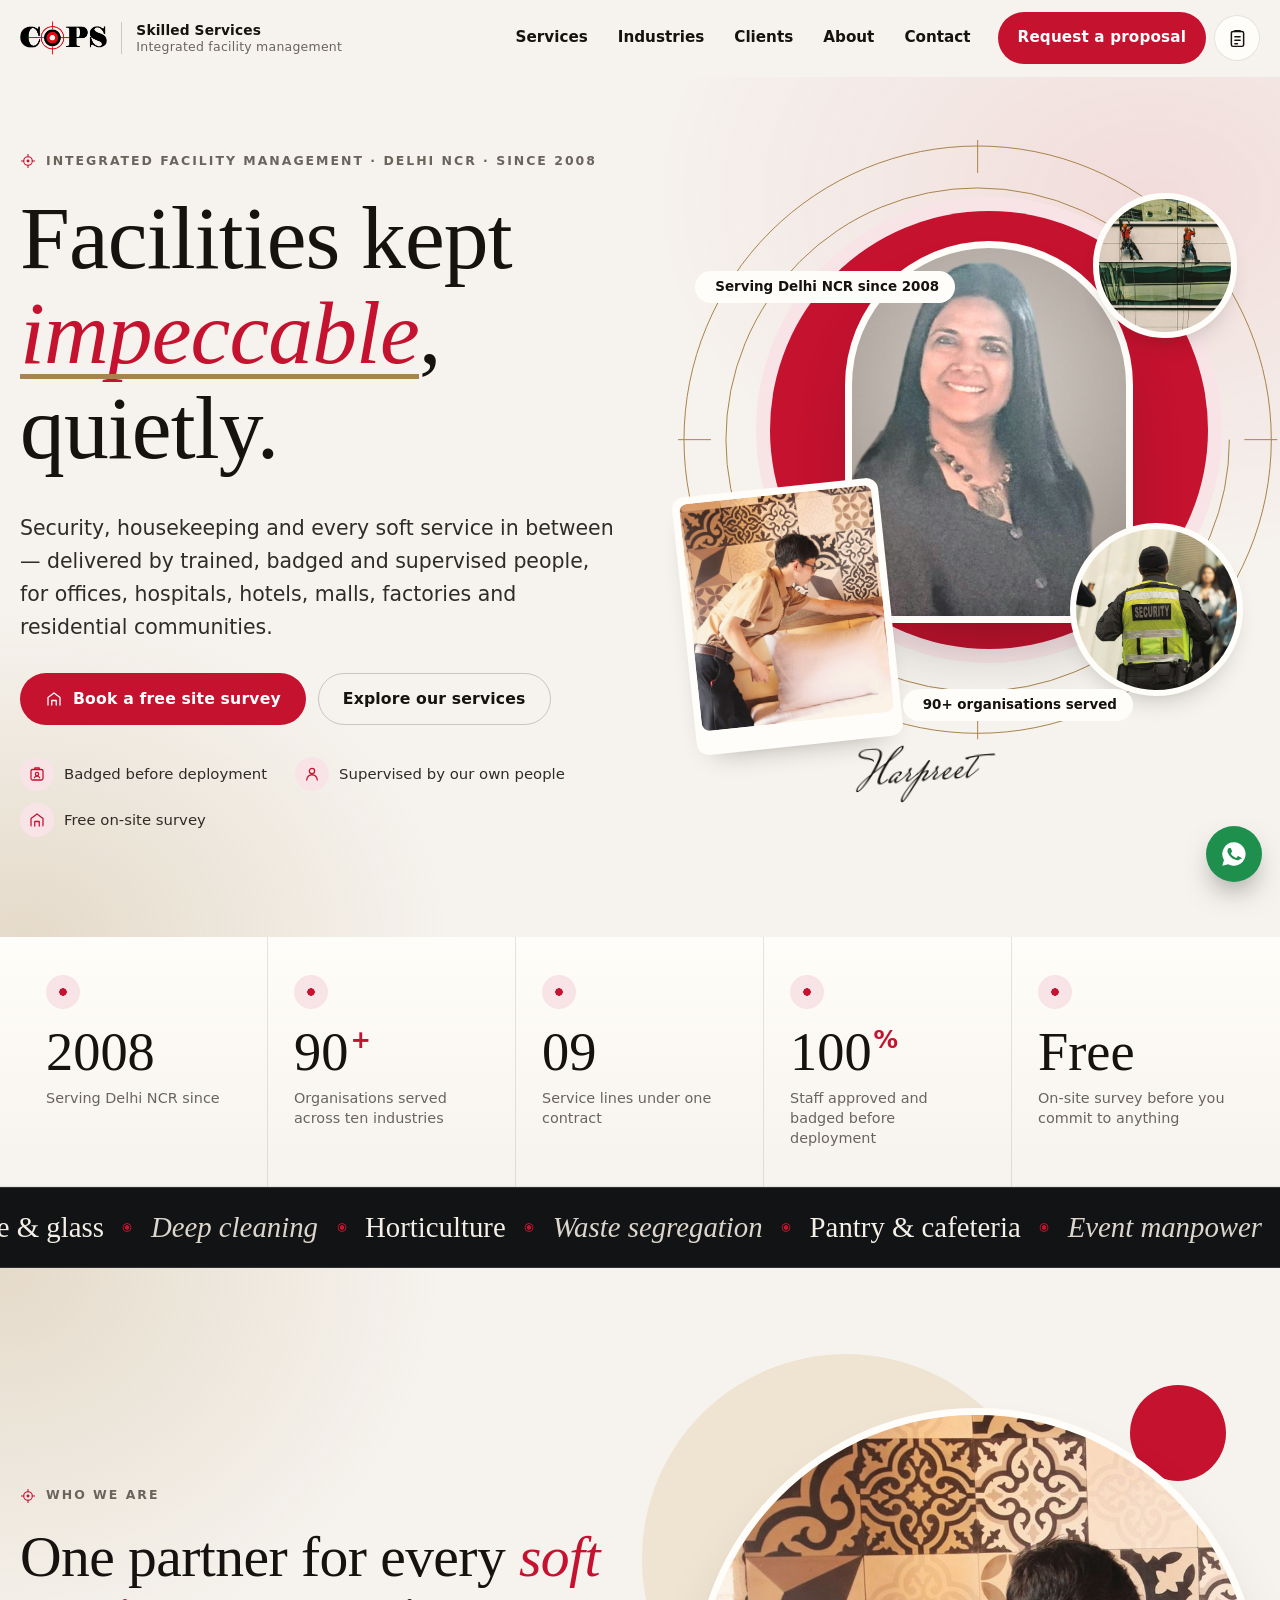
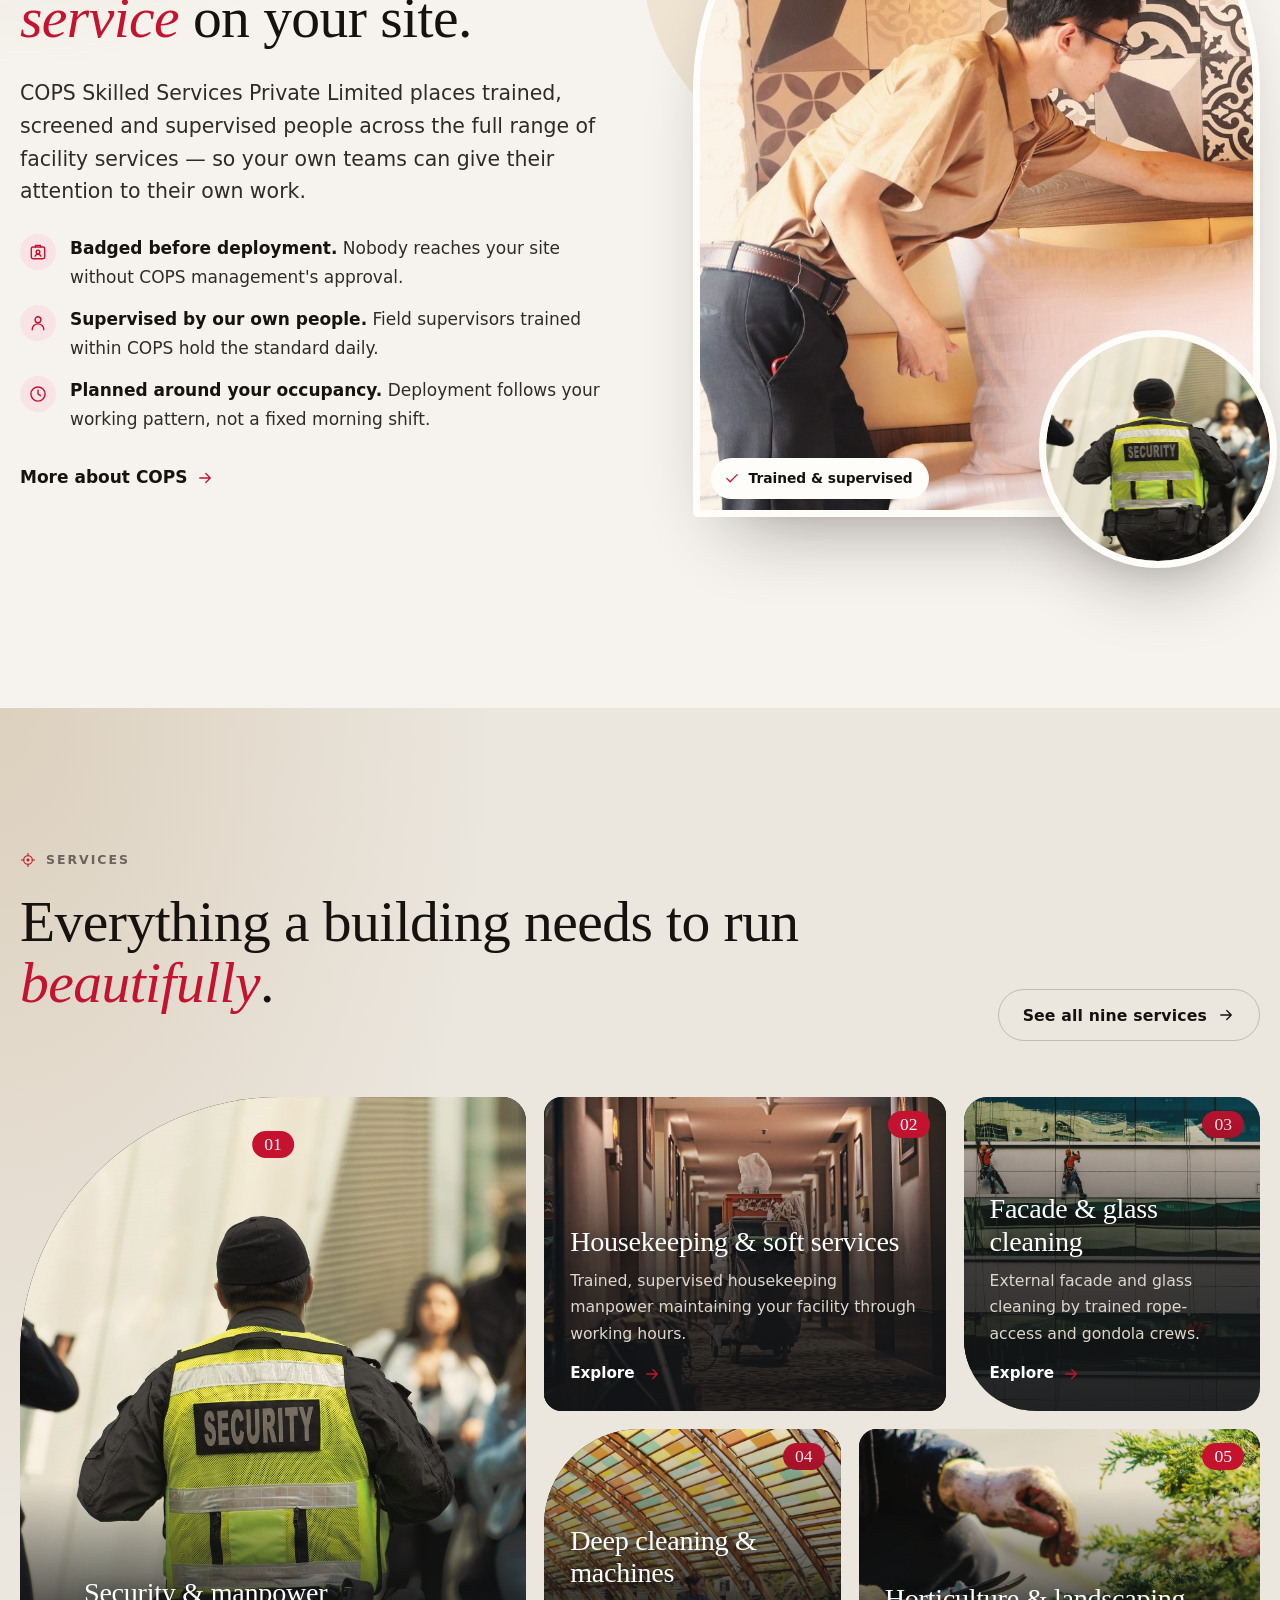
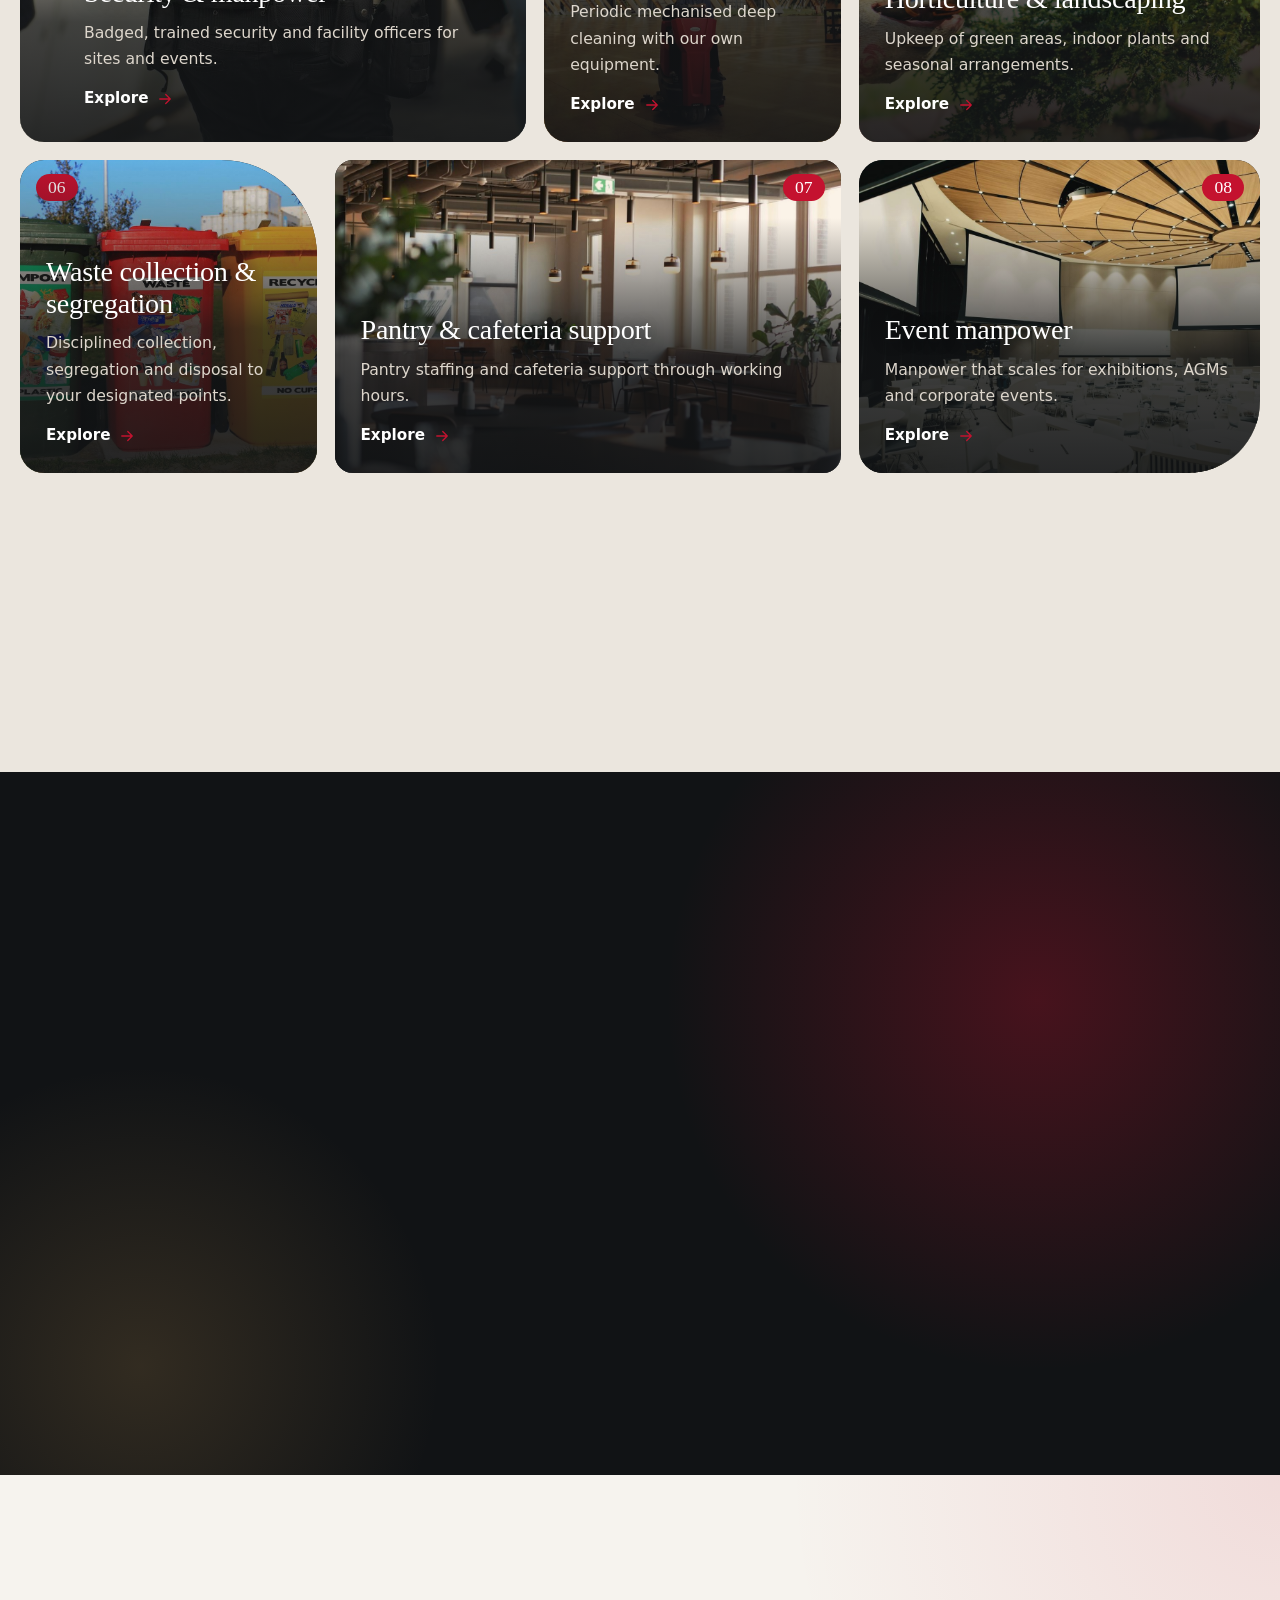
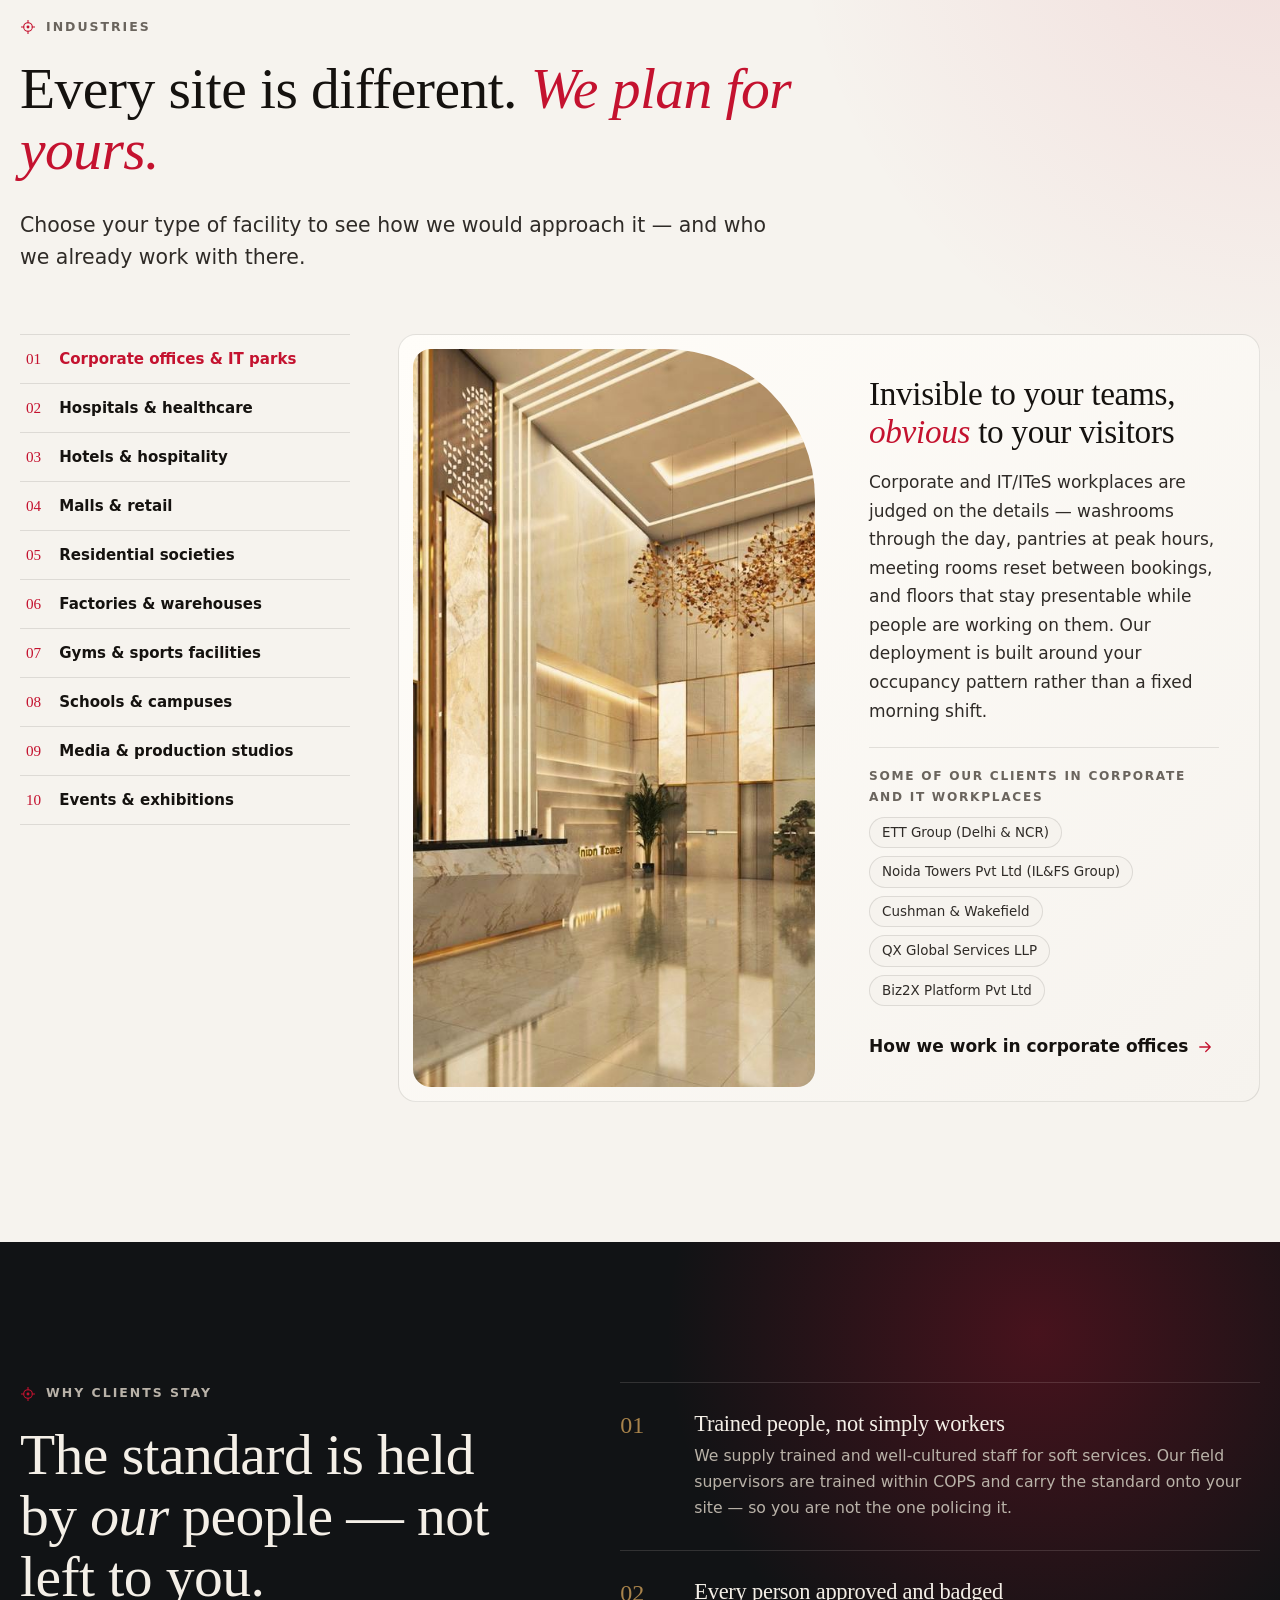
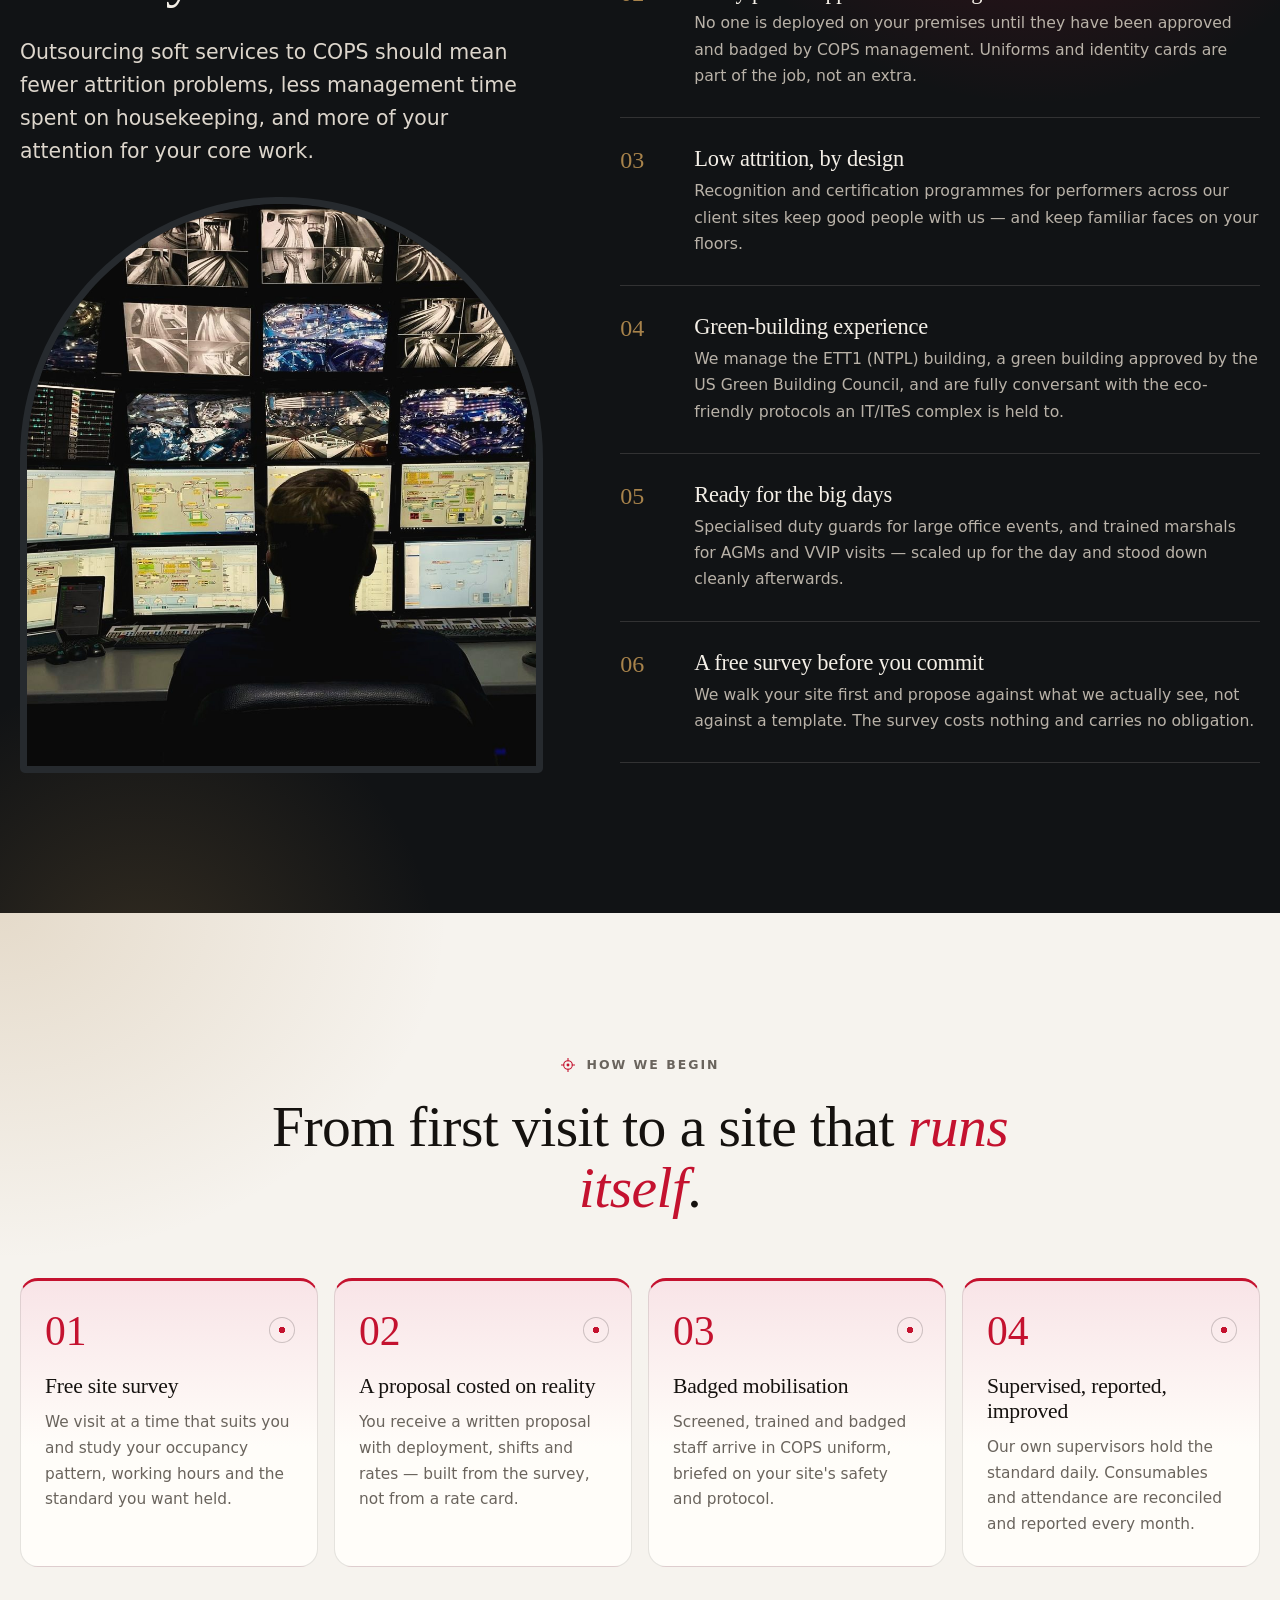
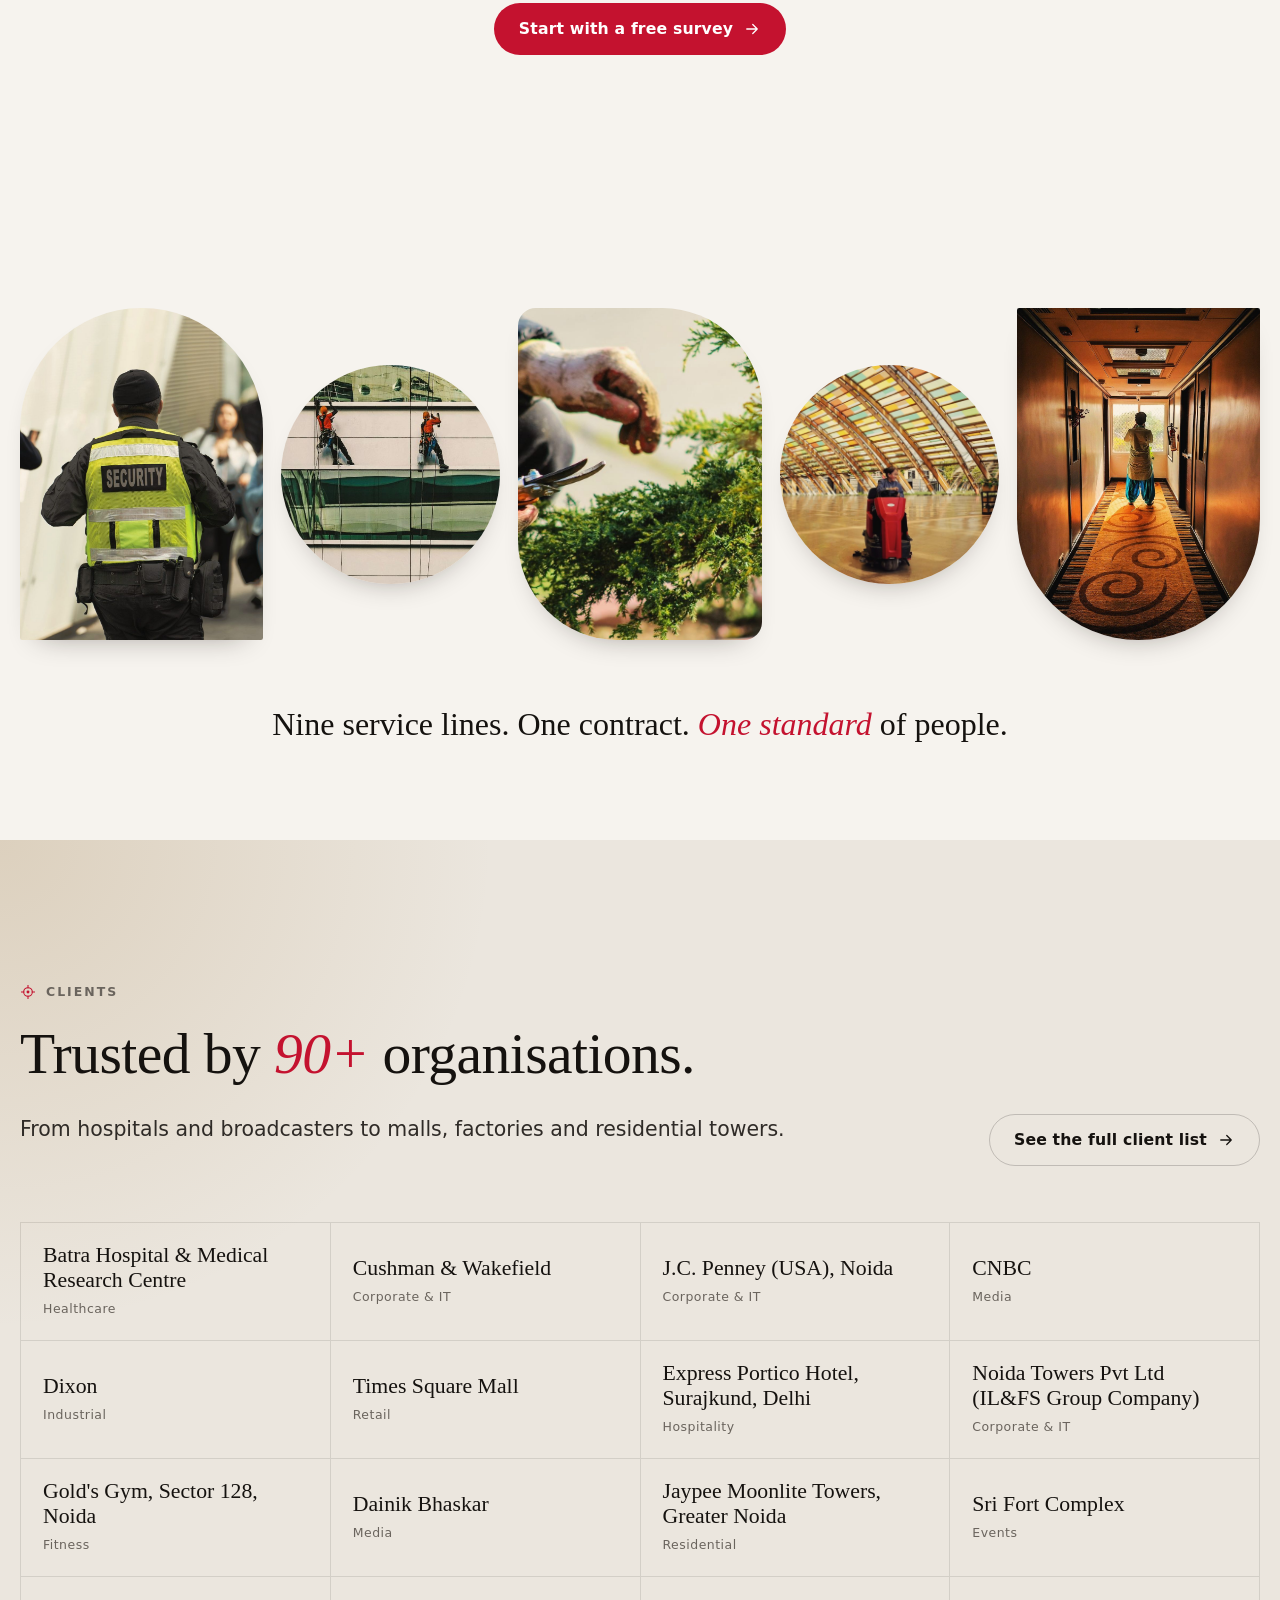
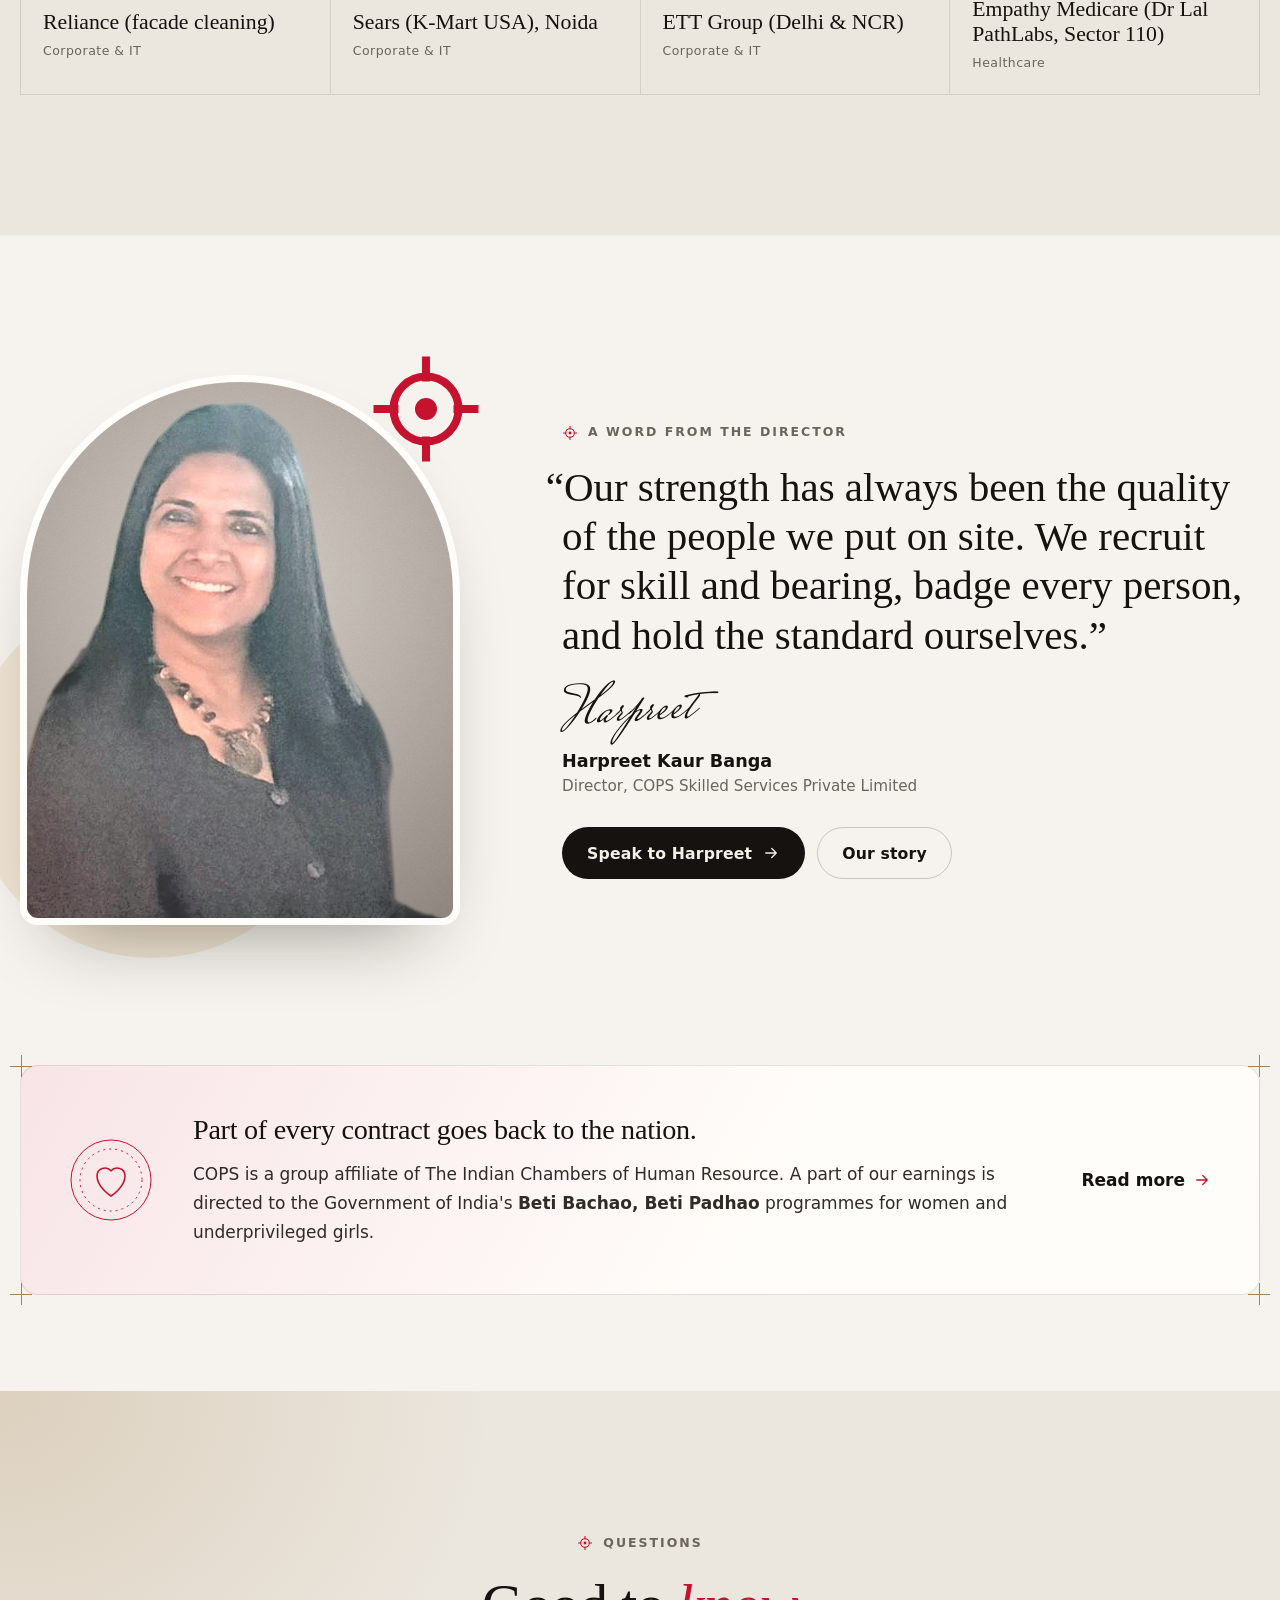
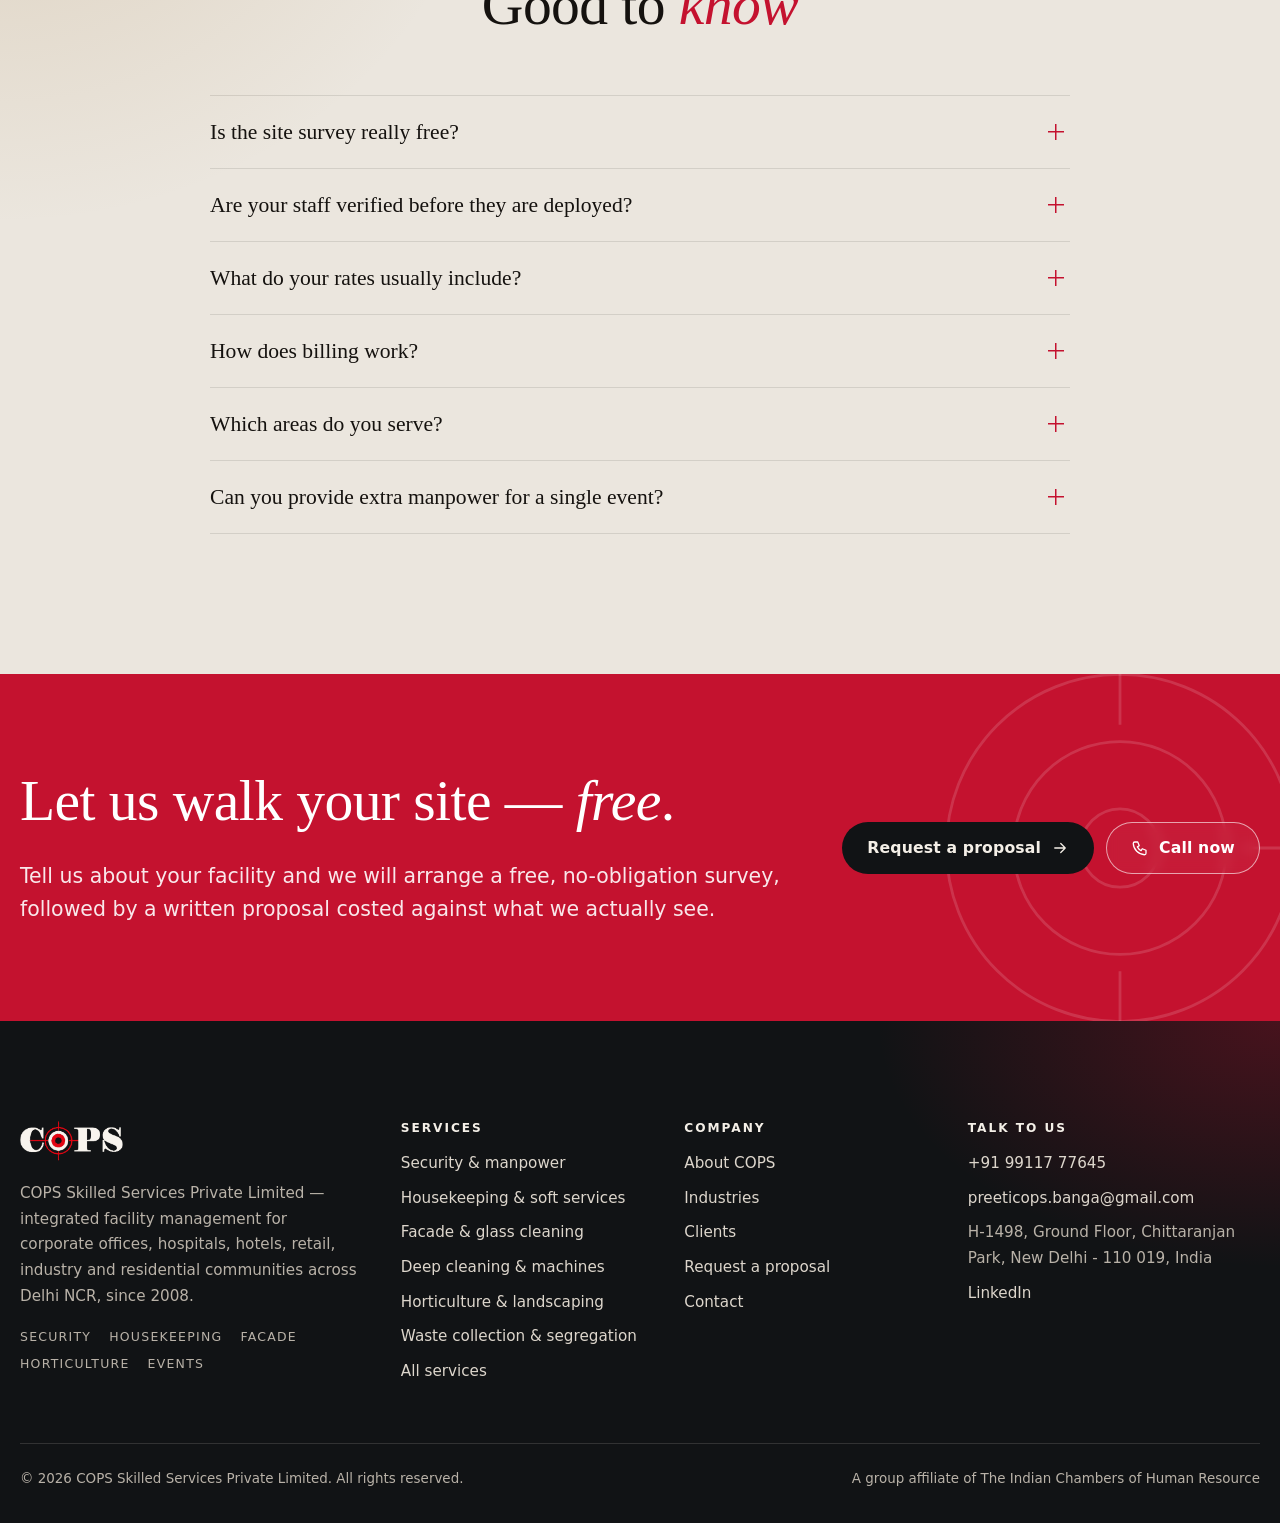
==== index.html @ c6b51258 "Redesign: composed hero collage, shaped photo frames, graded stock, services mosaic - Hero is now a " ====
<!doctype html>
<html lang="en-IN" data-root="">
<head>
  <meta charset="utf-8">
  <meta name="viewport" content="width=device-width, initial-scale=1">
  <title>COPS Skilled Services — Security, housekeeping &amp; integrated facility management in Delhi NCR</title>
  <meta name="description" content="Trained, badged and supervised security, housekeeping, facade cleaning, horticulture, pantry and event manpower for offices, hospitals, hotels, malls and residential communities across Delhi NCR — since 2008.">
  <meta name="theme-color" content="#f6f3ee">
  <meta property="og:type" content="website">
  <meta property="og:site_name" content="COPS Skilled Services">
  <meta property="og:title" content="COPS Skilled Services — Security, housekeeping &amp; integrated facility management in Delhi NCR">
  <meta property="og:description" content="Trained, badged and supervised security, housekeeping, facade cleaning, horticulture, pantry and event manpower for offices, hospitals, hotels, malls and residential communities across Delhi NCR — since 2008.">
  <meta property="og:image" content="https://drbankata.github.io/cops-skill/assets/img/og-image.jpg">
  <meta property="og:url" content="https://drbankata.github.io/cops-skill/">
  <meta property="og:locale" content="en_IN">
  <meta name="twitter:card" content="summary_large_image">
  <link rel="canonical" href="https://drbankata.github.io/cops-skill/">
  <link rel="icon" type="image/svg+xml" href="assets/img/favicon.svg">
  <link rel="icon" type="image/png" href="assets/img/favicon.png">
  <link rel="apple-touch-icon" href="assets/img/apple-touch-icon.png">
  <link rel="preload" href="assets/fonts/instrument-serif.woff2" as="font" type="font/woff2" crossorigin>
  <link rel="preload" href="assets/fonts/hanken-grotesk.woff2" as="font" type="font/woff2" crossorigin>
  <link rel="preload" href="assets/fonts/signature.woff2" as="font" type="font/woff2" crossorigin>
  <link rel="stylesheet" href="assets/css/site.css?v=2">
  <link rel="preload" href="assets/img/harpreet.jpg" as="image">
  <script type="application/ld+json">{"@context": "https://schema.org", "@type": "LocalBusiness", "name": "COPS Skilled Services Private Limited", "alternateName": "COPS", "url": "https://drbankata.github.io/cops-skill/", "image": "https://drbankata.github.io/cops-skill/assets/img/og-image.jpg", "telephone": "+91 99117 77645", "email": "preeticops.banga@gmail.com", "description": "Integrated facility management — security, housekeeping, facade cleaning, horticulture, pantry and event manpower — across Delhi NCR.", "foundingDate": "2008", "areaServed": "Delhi NCR", "address": {"@type": "PostalAddress", "streetAddress": "H-1498, Ground Floor, Chittaranjan Park", "addressLocality": "New Delhi", "postalCode": "110019", "addressCountry": "IN"}}</script>
</head>
<body>
<a class="skip" href="#main">Skip to content</a>
<div class="progress" aria-hidden="true"></div>
<!-- HEADER (same on every page; generated once, now edit each page) -->
<header class="site-header">
  <div class="wrap bar">
    <a class="brand" href="./" aria-label="COPS Skilled Services, home"><img src="assets/img/cops-logo.png" alt="COPS" width="681" height="265"><span><b>Skilled Services</b>Integrated facility management</span></a>
    <div class="tools">
      <nav class="nav" id="site-nav" aria-label="Main"><a href="services/">Services</a><a href="industries/">Industries</a><a href="clients/">Clients</a><a href="about/">About</a><a href="contact/">Contact</a><a class="btn btn-red" href="proposal/">Request a proposal</a></nav>
      <a class="icon-btn" href="proposal/" aria-label="Your proposal request"><svg class="i" viewBox="0 0 24 24" fill="none" stroke="currentColor" stroke-width="1.7" stroke-linecap="round" stroke-linejoin="round" aria-hidden="true"><rect x="5" y="4" width="14" height="17" rx="2"/><path d="M9 4V3h6v1M9 10h6M9 14h6M9 18h3"/></svg><span class="count" data-req-count data-n="0">0</span></a>
      <button class="icon-btn menu-btn" type="button" aria-expanded="false" aria-controls="site-nav"><svg class="" viewBox="0 0 24 24" fill="none" stroke="currentColor" stroke-width="2" stroke-linecap="round" stroke-linejoin="round" aria-hidden="true"><path d="M4 7h16M4 12h16M4 17h10"/></svg><span class="sr-only">Open menu</span></button>
    </div>
  </div>
</header>
<main id="main">
<!-- HERO: the one showpiece. A composed collage (Harpreet's arched portrait on a red sun, three framed photos, her signature) with the COPS reticle drawing itself once. Placeholder photos until COPS supplies its own. -->
<section class="hero2">
  <div class="wrap hero2-grid">
    <div class="copy">
      <p class="kicker"><svg class="ret" viewBox="0 0 24 24" fill="none" stroke="currentColor" stroke-width="1.6" aria-hidden="true"><circle cx="12" cy="12" r="6.5"/><circle cx="12" cy="12" r="2.2" fill="currentColor" stroke="none"/><path d="M12 1.5v5M12 17.5v5M1.5 12h5M17.5 12h5"/></svg> Integrated facility management · Delhi NCR · Since 2008</p>
      <h1>Facilities kept <em>impeccable</em>, quietly.</h1>
      <p class="lede">Security, housekeeping and every soft service in between — delivered by trained, badged and supervised people, for offices, hospitals, hotels, malls, factories and residential communities.</p>
      <div class="cta-row"><a class="btn btn-red" href="proposal/"><svg class="i" viewBox="0 0 24 24" fill="none" stroke="currentColor" stroke-width="1.7" stroke-linecap="round" stroke-linejoin="round" aria-hidden="true"><path d="M4 20V10l8-6 8 6v10"/><path d="M9 20v-6h6v6"/></svg> Book a free site survey</a><a class="btn btn-line" href="services/">Explore our services</a></div>
      <ul class="trust"><li><svg class="i" viewBox="0 0 24 24" fill="none" stroke="currentColor" stroke-width="1.7" stroke-linecap="round" stroke-linejoin="round" aria-hidden="true"><rect x="4" y="6" width="16" height="14" rx="2"/><path d="M9 6V4h6v2"/><circle cx="12" cy="12" r="2.2"/><path d="M8.5 17c.6-1.5 2-2.3 3.5-2.3s2.9.8 3.5 2.3"/></svg>Badged before deployment</li><li><svg class="i" viewBox="0 0 24 24" fill="none" stroke="currentColor" stroke-width="1.7" stroke-linecap="round" stroke-linejoin="round" aria-hidden="true"><circle cx="12" cy="8" r="3.5"/><path d="M5 20c0-3.9 3.1-7 7-7s7 3.1 7 7"/></svg>Supervised by our own people</li><li><svg class="i" viewBox="0 0 24 24" fill="none" stroke="currentColor" stroke-width="1.7" stroke-linecap="round" stroke-linejoin="round" aria-hidden="true"><path d="M4 20V10l8-6 8 6v10"/><path d="M9 20v-6h6v6"/></svg>Free on-site survey</li></ul>
    </div>
    <div class="collage">
      <span class="sun" aria-hidden="true"></span>
      <svg class="ret-draw" viewBox="0 0 400 400" aria-hidden="true"><g class="spin"><circle class="r1" cx="200" cy="200" r="196" stroke-dasharray="3 9"/></g><circle class="r2" cx="200" cy="200" r="168"/><path d="M200 0v22M200 378v22M0 200h22M378 200h22"/></svg>
      <figure class="arch"><img src="assets/img/harpreet.jpg" alt="Harpreet Kaur Banga, Director, COPS Skilled Services" width="720" height="900" fetchpriority="high"></figure>
      <figure class="orb o1"><img src="assets/img/x/crew.jpg" alt="" width="800" height="800"></figure>
      <figure class="card-t"><img src="assets/img/x/housekeeper.jpg" alt="" width="1600" height="1067"></figure>
      <figure class="orb o2"><img src="assets/img/x/guard.jpg" alt="" width="1000" height="1250"></figure>
      <span class="chip-f c1"><svg class="ret" viewBox="0 0 24 24" fill="none" stroke="currentColor" stroke-width="1.6" aria-hidden="true"><circle cx="12" cy="12" r="6.5"/><circle cx="12" cy="12" r="2.2" fill="currentColor" stroke="none"/><path d="M12 1.5v5M12 17.5v5M1.5 12h5M17.5 12h5"/></svg> Serving Delhi NCR since 2008</span>
      <span class="chip-f c2"><svg class="ret" viewBox="0 0 24 24" fill="none" stroke="currentColor" stroke-width="1.6" aria-hidden="true"><circle cx="12" cy="12" r="6.5"/><circle cx="12" cy="12" r="2.2" fill="currentColor" stroke="none"/><path d="M12 1.5v5M12 17.5v5M1.5 12h5M17.5 12h5"/></svg> 90+ organisations served</span>
      <span class="sig-s" aria-hidden="true">Harpreet</span>
    </div>
  </div>
</section>

<section class="facts" aria-label="COPS at a glance">
  <div class="wrap"><ul>
    <li><b>2008</b><span>Serving Delhi NCR since</span></li>
    <li><b>90<sup>+</sup></b><span>Organisations served across ten industries</span></li>
    <li><b>09</b><span>Service lines under one contract</span></li>
    <li><b>100<sup>%</sup></b><span>Staff approved and badged before deployment</span></li>
    <li><b>Free</b><span>On-site survey before you commit to anything</span></li>
  </ul></div>
</section>

<section class="lanes" aria-label="Our nine service lines">
  <ul><li>Security &amp; manpower</li><li>Housekeeping</li><li>Facade &amp; glass</li><li>Deep cleaning</li><li>Horticulture</li><li>Waste segregation</li><li>Pantry &amp; cafeteria</li><li>Event manpower</li><li>Equipment &amp; consumables</li></ul>
</section>

<section class="section tint-b">
  <div class="wrap split">
    <div class="rv">
      <p class="kicker"><svg class="ret" viewBox="0 0 24 24" fill="none" stroke="currentColor" stroke-width="1.6" aria-hidden="true"><circle cx="12" cy="12" r="6.5"/><circle cx="12" cy="12" r="2.2" fill="currentColor" stroke="none"/><path d="M12 1.5v5M12 17.5v5M1.5 12h5M17.5 12h5"/></svg> Who we are</p>
      <h2>One partner for every <em>soft service</em> on your site.</h2>
      <p class="lede">COPS Skilled Services Private Limited places trained, screened and supervised people across the full range of facility services — so your own teams can give their attention to their own work.</p>
      <ul class="ticks">
        <li><svg class="i" viewBox="0 0 24 24" fill="none" stroke="currentColor" stroke-width="1.7" stroke-linecap="round" stroke-linejoin="round" aria-hidden="true"><rect x="4" y="6" width="16" height="14" rx="2"/><path d="M9 6V4h6v2"/><circle cx="12" cy="12" r="2.2"/><path d="M8.5 17c.6-1.5 2-2.3 3.5-2.3s2.9.8 3.5 2.3"/></svg><span><b>Badged before deployment.</b> Nobody reaches your site without COPS management's approval.</span></li>
        <li><svg class="i" viewBox="0 0 24 24" fill="none" stroke="currentColor" stroke-width="1.7" stroke-linecap="round" stroke-linejoin="round" aria-hidden="true"><circle cx="12" cy="8" r="3.5"/><path d="M5 20c0-3.9 3.1-7 7-7s7 3.1 7 7"/></svg><span><b>Supervised by our own people.</b> Field supervisors trained within COPS hold the standard daily.</span></li>
        <li><svg class="i" viewBox="0 0 24 24" fill="none" stroke="currentColor" stroke-width="1.7" stroke-linecap="round" stroke-linejoin="round" aria-hidden="true"><circle cx="12" cy="12" r="8.5"/><path d="M12 7.5V12l3 2"/></svg><span><b>Planned around your occupancy.</b> Deployment follows your working pattern, not a fixed morning shift.</span></li>
      </ul>
      <a class="link-arrow" href="about/">More about COPS <svg class="i" viewBox="0 0 24 24" fill="none" stroke="currentColor" stroke-width="1.7" stroke-linecap="round" stroke-linejoin="round" aria-hidden="true"><path d="M5 12h14M13 6l6 6-6 6"/></svg></a>
    </div>
    <div class="duo rv">
      <div class="frame"><span class="marks" aria-hidden="true"><i></i><i></i><i></i><i></i></span><img src="assets/img/x/housekeeper.jpg" alt="A uniformed housekeeper making up a hotel bed" width="1600" height="1067" loading="lazy"><span class="tag"><svg class="i" viewBox="0 0 24 24" fill="none" stroke="currentColor" stroke-width="1.7" stroke-linecap="round" stroke-linejoin="round" aria-hidden="true"><path d="M5 12.5l4.5 4.5L19 7.5"/></svg> Trained &amp; supervised</span></div>
      <div class="b"><img src="assets/img/x/guard.jpg" alt="" width="1000" height="1250" loading="lazy"></div>
    </div>
  </div>
</section>

<section class="section stone" id="services">
  <div class="wrap">
    <div class="head-row">
      <div class="head"><p class="kicker"><svg class="ret" viewBox="0 0 24 24" fill="none" stroke="currentColor" stroke-width="1.6" aria-hidden="true"><circle cx="12" cy="12" r="6.5"/><circle cx="12" cy="12" r="2.2" fill="currentColor" stroke="none"/><path d="M12 1.5v5M12 17.5v5M1.5 12h5M17.5 12h5"/></svg> Services</p><h2>Everything a building needs to run <em>beautifully</em>.</h2></div>
      <a class="btn btn-line" href="services/">See all nine services <svg class="i" viewBox="0 0 24 24" fill="none" stroke="currentColor" stroke-width="1.7" stroke-linecap="round" stroke-linejoin="round" aria-hidden="true"><path d="M5 12h14M13 6l6 6-6 6"/></svg></a>
    </div>
    <div class="svc-grid"><a class="svc tile t1 rv" href="services/#security">
      <div class="ph"><img src="assets/img/x/guard.jpg" alt="A uniformed security officer on duty at a busy public entrance" width="1000" height="1250" loading="lazy"><span class="num">01</span></div>
      <div class="bd"><h3>Security &amp; manpower</h3><p>Badged, trained security and facility officers for sites and events.</p><span class="link-arrow">Explore <svg class="i" viewBox="0 0 24 24" fill="none" stroke="currentColor" stroke-width="1.7" stroke-linecap="round" stroke-linejoin="round" aria-hidden="true"><path d="M5 12h14M13 6l6 6-6 6"/></svg></span></div>
    </a><a class="svc tile t2 rv" href="services/#housekeeping">
      <div class="ph"><img src="assets/img/svc/housekeeping.jpg" alt="A housekeeping trolley and vacuum in a long hotel corridor" width="1200" height="900" loading="lazy"><span class="num">02</span></div>
      <div class="bd"><h3>Housekeeping & soft services</h3><p>Trained, supervised housekeeping manpower maintaining your facility through working hours.</p><span class="link-arrow">Explore <svg class="i" viewBox="0 0 24 24" fill="none" stroke="currentColor" stroke-width="1.7" stroke-linecap="round" stroke-linejoin="round" aria-hidden="true"><path d="M5 12h14M13 6l6 6-6 6"/></svg></span></div>
    </a><a class="svc tile t3 rv" href="services/#facade">
      <div class="ph"><img src="assets/img/svc/facade.jpg" alt="Rope-access crew cleaning the glass facade of an office building" width="1200" height="900" loading="lazy"><span class="num">03</span></div>
      <div class="bd"><h3>Facade & glass cleaning</h3><p>External facade and glass cleaning by trained rope-access and gondola crews.</p><span class="link-arrow">Explore <svg class="i" viewBox="0 0 24 24" fill="none" stroke="currentColor" stroke-width="1.7" stroke-linecap="round" stroke-linejoin="round" aria-hidden="true"><path d="M5 12h14M13 6l6 6-6 6"/></svg></span></div>
    </a><a class="svc tile t4 rv" href="services/#deepcleaning">
      <div class="ph"><img src="assets/img/svc/deepcleaning.jpg" alt="A ride-on floor scrubber cleaning a large hall" width="1200" height="900" loading="lazy"><span class="num">04</span></div>
      <div class="bd"><h3>Deep cleaning & machines</h3><p>Periodic mechanised deep cleaning with our own equipment.</p><span class="link-arrow">Explore <svg class="i" viewBox="0 0 24 24" fill="none" stroke="currentColor" stroke-width="1.7" stroke-linecap="round" stroke-linejoin="round" aria-hidden="true"><path d="M5 12h14M13 6l6 6-6 6"/></svg></span></div>
    </a><a class="svc tile t5 rv" href="services/#horticulture">
      <div class="ph"><img src="assets/img/svc/horticulture.jpg" alt="Gloved hands pruning a hedge with shears" width="1200" height="900" loading="lazy"><span class="num">05</span></div>
      <div class="bd"><h3>Horticulture & landscaping</h3><p>Upkeep of green areas, indoor plants and seasonal arrangements.</p><span class="link-arrow">Explore <svg class="i" viewBox="0 0 24 24" fill="none" stroke="currentColor" stroke-width="1.7" stroke-linecap="round" stroke-linejoin="round" aria-hidden="true"><path d="M5 12h14M13 6l6 6-6 6"/></svg></span></div>
    </a><a class="svc tile t6 rv" href="services/#waste">
      <div class="ph"><img src="assets/img/svc/waste.jpg" alt="Colour-coded segregation bins for paper, plastic and general waste" width="1200" height="900" loading="lazy"><span class="num">06</span></div>
      <div class="bd"><h3>Waste collection & segregation</h3><p>Disciplined collection, segregation and disposal to your designated points.</p><span class="link-arrow">Explore <svg class="i" viewBox="0 0 24 24" fill="none" stroke="currentColor" stroke-width="1.7" stroke-linecap="round" stroke-linejoin="round" aria-hidden="true"><path d="M5 12h14M13 6l6 6-6 6"/></svg></span></div>
    </a><a class="svc tile t7 rv" href="services/#pantry">
      <div class="ph"><img src="assets/img/svc/pantry.jpg" alt="A bright, well-kept office cafeteria" width="1200" height="900" loading="lazy"><span class="num">07</span></div>
      <div class="bd"><h3>Pantry & cafeteria support</h3><p>Pantry staffing and cafeteria support through working hours.</p><span class="link-arrow">Explore <svg class="i" viewBox="0 0 24 24" fill="none" stroke="currentColor" stroke-width="1.7" stroke-linecap="round" stroke-linejoin="round" aria-hidden="true"><path d="M5 12h14M13 6l6 6-6 6"/></svg></span></div>
    </a><a class="svc tile t8 rv" href="services/#events">
      <div class="ph"><img src="assets/img/svc/events.jpg" alt="A banquet hall set up for a corporate conference" width="1200" height="900" loading="lazy"><span class="num">08</span></div>
      <div class="bd"><h3>Event manpower</h3><p>Manpower that scales for exhibitions, AGMs and corporate events.</p><span class="link-arrow">Explore <svg class="i" viewBox="0 0 24 24" fill="none" stroke="currentColor" stroke-width="1.7" stroke-linecap="round" stroke-linejoin="round" aria-hidden="true"><path d="M5 12h14M13 6l6 6-6 6"/></svg></span></div>
    </a>
      <a class="svc wide rv" href="services/#equipment">
        <div class="bd"><span class="num">09</span><h3>Equipment & consumables</h3><p>Supply of techno-mechanical equipment and consumables on efficient terms. Deep-cleaning machines for the entire gamut of soft services, reconciled monthly.</p><span class="link-arrow">Explore <svg class="i" viewBox="0 0 24 24" fill="none" stroke="currentColor" stroke-width="1.7" stroke-linecap="round" stroke-linejoin="round" aria-hidden="true"><path d="M5 12h14M13 6l6 6-6 6"/></svg></span></div>
      </a>
    </div>
  </div>
</section>

<section class="section dark vband" id="onsite">
  <div class="wrap vband-grid">
    <div class="rv">
      <p class="kicker"><svg class="ret" viewBox="0 0 24 24" fill="none" stroke="currentColor" stroke-width="1.6" aria-hidden="true"><circle cx="12" cy="12" r="6.5"/><circle cx="12" cy="12" r="2.2" fill="currentColor" stroke="none"/><path d="M12 1.5v5M12 17.5v5M1.5 12h5M17.5 12h5"/></svg> On site</p>
      <h2>Quiet on the surface. <em>Exact</em> underneath.</h2>
      <p class="lede">Behind every clean lobby and calm entrance is a plan — deployment shaped to your occupancy, field supervisors who hold the standard daily, and a badged team that knows your site.</p>
      <p><a class="link-arrow" href="about/">How we work <svg class="i" viewBox="0 0 24 24" fill="none" stroke="currentColor" stroke-width="1.7" stroke-linecap="round" stroke-linejoin="round" aria-hidden="true"><path d="M5 12h14M13 6l6 6-6 6"/></svg></a></p>
    </div>
    <div class="vframe rv">
      <img class="poster" src="assets/video/hero-poster.jpg" alt="" width="1280" height="720" loading="lazy">
      <video muted loop playsinline preload="none" poster="assets/video/hero-poster.jpg" aria-hidden="true" data-src="assets/video/hero.mp4"></video>
      <button class="vid-btn" type="button" data-vid aria-pressed="false"><svg class="i" viewBox="0 0 24 24" fill="none" stroke="currentColor" stroke-width="1.7" stroke-linecap="round" stroke-linejoin="round" aria-hidden="true"><path d="M9 6v12M15 6v12"/></svg><span>Pause video</span></button>
    </div>
  </div>
</section>

<section class="section tint-r" id="industries">
  <div class="wrap">
    <div class="head"><p class="kicker"><svg class="ret" viewBox="0 0 24 24" fill="none" stroke="currentColor" stroke-width="1.6" aria-hidden="true"><circle cx="12" cy="12" r="6.5"/><circle cx="12" cy="12" r="2.2" fill="currentColor" stroke="none"/><path d="M12 1.5v5M12 17.5v5M1.5 12h5M17.5 12h5"/></svg> Industries</p><h2>Every site is different. <em>We plan for yours.</em></h2><p class="lede">Choose your type of facility to see how we would approach it — and who we already work with there.</p></div>
    <div class="ind">
      <div class="ind-tabs" role="tablist" aria-label="Industries"><button class="ind-tab" type="button" role="tab" id="t-corporate" aria-controls="p-corporate" aria-selected="true"><span class="n">01</span>Corporate offices & IT parks</button><button class="ind-tab" type="button" role="tab" id="t-hospital" aria-controls="p-hospital" aria-selected="false"><span class="n">02</span>Hospitals & healthcare</button><button class="ind-tab" type="button" role="tab" id="t-hotel" aria-controls="p-hotel" aria-selected="false"><span class="n">03</span>Hotels & hospitality</button><button class="ind-tab" type="button" role="tab" id="t-mall" aria-controls="p-mall" aria-selected="false"><span class="n">04</span>Malls & retail</button><button class="ind-tab" type="button" role="tab" id="t-society" aria-controls="p-society" aria-selected="false"><span class="n">05</span>Residential societies</button><button class="ind-tab" type="button" role="tab" id="t-industrial" aria-controls="p-industrial" aria-selected="false"><span class="n">06</span>Factories & warehouses</button><button class="ind-tab" type="button" role="tab" id="t-fitness" aria-controls="p-fitness" aria-selected="false"><span class="n">07</span>Gyms & sports facilities</button><button class="ind-tab" type="button" role="tab" id="t-education" aria-controls="p-education" aria-selected="false"><span class="n">08</span>Schools & campuses</button><button class="ind-tab" type="button" role="tab" id="t-media" aria-controls="p-media" aria-selected="false"><span class="n">09</span>Media & production studios</button><button class="ind-tab" type="button" role="tab" id="t-events" aria-controls="p-events" aria-selected="false"><span class="n">10</span>Events & exhibitions</button></div>
      <div><div class="ind-panel" role="tabpanel" id="p-corporate" aria-labelledby="t-corporate">
        <div class="ph"><img src="assets/img/sec/corporate.jpg" alt="A marble reception lobby in a modern office tower" width="1400" height="933" loading="lazy"></div>
        <div class="bd"><h3>Invisible to your teams, <em>obvious</em> to your visitors</h3><p>Corporate and IT/ITeS workplaces are judged on the details — washrooms through the day, pantries at peak hours, meeting rooms reset between bookings, and floors that stay presentable while people are working on them. Our deployment is built around your occupancy pattern rather than a fixed morning shift.</p>
          <div class="refs"><small>Some of our clients in corporate and IT workplaces</small><ul class="chips"><li>ETT Group (Delhi &amp; NCR)</li><li>Noida Towers Pvt Ltd (IL&amp;FS Group)</li><li>Cushman &amp; Wakefield</li><li>QX Global Services LLP</li><li>Biz2X Platform Pvt Ltd</li></ul></div>
          <a class="link-arrow" href="industries/#corporate">How we work in corporate offices <svg class="i" viewBox="0 0 24 24" fill="none" stroke="currentColor" stroke-width="1.7" stroke-linecap="round" stroke-linejoin="round" aria-hidden="true"><path d="M5 12h14M13 6l6 6-6 6"/></svg></a></div>
      </div><div class="ind-panel" role="tabpanel" id="p-hospital" aria-labelledby="t-hospital" hidden>
        <div class="ph"><img src="assets/img/sec/hospital.jpg" alt="A clean, bright hospital corridor with waiting benches" width="1400" height="933" loading="lazy"></div>
        <div class="bd"><h3>Housekeeping that sits inside your <em>infection control</em></h3><p>In a healthcare setting, housekeeping sits inside your infection-control posture. We deploy colour-coded cleaning to prevent cross-contamination between zones, maintain documented frequency schedules for high-touch surfaces, keep housekeeping staff briefed on segregation discipline at biomedical waste collection points, and hold round-the-clock cover so that OT, ICU and patient areas are never left uncovered between shifts.</p>
          <div class="refs"><small>Some of our clients in healthcare</small><ul class="chips"><li>Batra Hospital &amp; Medical Research Centre</li><li>Yatharath Hospital, Greater Noida</li><li>J.S. Hospitals, Noida</li><li>Empathy Medicare (Dr Lal PathLabs, Sector 110)</li><li>Dr Tetoria&#x27;s Clinic</li></ul></div>
          <a class="link-arrow" href="industries/#hospital">How we work in healthcare <svg class="i" viewBox="0 0 24 24" fill="none" stroke="currentColor" stroke-width="1.7" stroke-linecap="round" stroke-linejoin="round" aria-hidden="true"><path d="M5 12h14M13 6l6 6-6 6"/></svg></a></div>
      </div><div class="ind-panel" role="tabpanel" id="p-hotel" aria-labelledby="t-hotel" hidden>
        <div class="ph"><img src="assets/img/sec/hotel.jpg" alt="A modern hotel lobby with designer furniture" width="1400" height="933" loading="lazy"></div>
        <div class="bd"><h3>Every member of the team is <em>guest-facing</em></h3><p>In hospitality, housekeeping is guest-facing by definition. We select for grooming, bearing and conduct as carefully as for skill, hold public areas to a continuous standard rather than a scheduled one, and keep a rapid-response presence through peak arrival and banquet hours.</p>
          <div class="refs"><small>Some of our clients in hospitality</small><ul class="chips"><li>Express Portico Hotel, Surajkund, Delhi</li><li>Divine Hotels Pvt Ltd, Dwarka, Delhi</li><li>Siesta Restaurants &amp; Catering Services Pvt Ltd</li><li>Hampton</li></ul></div>
          <a class="link-arrow" href="industries/#hotel">How we work in hotels <svg class="i" viewBox="0 0 24 24" fill="none" stroke="currentColor" stroke-width="1.7" stroke-linecap="round" stroke-linejoin="round" aria-hidden="true"><path d="M5 12h14M13 6l6 6-6 6"/></svg></a></div>
      </div><div class="ind-panel" role="tabpanel" id="p-mall" aria-labelledby="t-mall" hidden>
        <div class="ph"><img src="assets/img/sec/mall.jpg" alt="A multi-level shopping mall atrium with escalators" width="1400" height="933" loading="lazy"></div>
        <div class="bd"><h3>Floors and washrooms that hold up at <em>peak footfall</em></h3><p>High-footfall retail exposes housekeeping quickly. We plan headcount against your actual footfall curve rather than a flat roster, run continuous floor care and washroom turnaround through peak hours, and keep entrance glass and facade frontage presentable as a standing task rather than a periodic one.</p>
          <div class="refs"><small>Some of our clients in retail</small><ul class="chips"><li>Times Square Mall</li><li>R R Trends Pvt Ltd</li><li>Frequent Bakes</li><li>Lens &amp; Groove Pvt Ltd</li></ul></div>
          <a class="link-arrow" href="industries/#mall">How we work in malls <svg class="i" viewBox="0 0 24 24" fill="none" stroke="currentColor" stroke-width="1.7" stroke-linecap="round" stroke-linejoin="round" aria-hidden="true"><path d="M5 12h14M13 6l6 6-6 6"/></svg></a></div>
      </div><div class="ind-panel" role="tabpanel" id="p-society" aria-labelledby="t-society" hidden>
        <div class="ph"><img src="assets/img/sec/society.jpg" alt="A residential complex with landscaped gardens and a pool" width="1400" height="933" loading="lazy"></div>
        <div class="bd"><h3>Consistency residents <em>notice</em></h3><p>In a residential community the housekeeping team interacts with residents daily, so conduct and consistency matter as much as the work itself. We cover common areas, lobbies, staircases, lifts and basements on a fixed published schedule, maintain landscaped and green areas, and run disciplined waste segregation and collection to your designated points.</p>
          <div class="refs"><small>Some of our clients in residential communities</small><ul class="chips"><li>Antriksh Apartments, Indirapuram</li><li>Shipra Suncity, Ghaziabad</li><li>Pan Oasis</li><li>Regalia Heights</li><li>Windsor Park</li></ul></div>
          <a class="link-arrow" href="industries/#society">How we work in residential societies <svg class="i" viewBox="0 0 24 24" fill="none" stroke="currentColor" stroke-width="1.7" stroke-linecap="round" stroke-linejoin="round" aria-hidden="true"><path d="M5 12h14M13 6l6 6-6 6"/></svg></a></div>
      </div><div class="ind-panel" role="tabpanel" id="p-industrial" aria-labelledby="t-industrial" hidden>
        <div class="ph"><img src="assets/img/sec/industrial.jpg" alt="A bright, organised factory floor" width="1400" height="933" loading="lazy"></div>
        <div class="bd"><h3>Working alongside production, <em>never</em> around it</h3><p>On an industrial site, housekeeping runs alongside production and has to respect it. We work to shop-floor and 5S discipline, plan cleaning cycles around your shift changeovers, and brief staff on site safety requirements and restricted-area protocol before deployment.</p>
          <div class="refs"><small>Some of our clients in manufacturing and industrial facilities</small><ul class="chips"><li>Dixon</li><li>Sunlord Industries</li><li>Biodeal Pharmaceuticals Ltd</li><li>Incraft Exporters Pvt Ltd</li><li>Fortune Marketing Pvt Ltd / Tecniqua India Pvt Ltd</li></ul></div>
          <a class="link-arrow" href="industries/#industrial">How we work in factories <svg class="i" viewBox="0 0 24 24" fill="none" stroke="currentColor" stroke-width="1.7" stroke-linecap="round" stroke-linejoin="round" aria-hidden="true"><path d="M5 12h14M13 6l6 6-6 6"/></svg></a></div>
      </div><div class="ind-panel" role="tabpanel" id="p-fitness" aria-labelledby="t-fitness" hidden>
        <div class="ph"><img src="assets/img/sec/fitness.jpg" alt="A modern gym with treadmills by large windows" width="1400" height="933" loading="lazy"></div>
        <div class="bd"><h3>What members notice <em>first</em></h3><p>Members judge a fitness facility on its changing rooms and its equipment. We run equipment sanitisation on a timed cycle through operating hours, hold showers, wet areas and changing rooms to a continuous standard, and keep a visible housekeeping presence through your peak morning and evening slots.</p>
          <div class="refs"><small>Some of our clients in fitness and sports facilities</small><ul class="chips"><li>Gold&#x27;s Gym, Sector 128, Noida</li><li>Fit Cube Gym, Sector 104</li><li>MOF Gym (Ministry of Fitness), 3 branches, Noida</li><li>SVP Fitness Pvt Ltd</li><li>Climb City Rock Climbing</li></ul></div>
          <a class="link-arrow" href="industries/#fitness">How we work in gyms <svg class="i" viewBox="0 0 24 24" fill="none" stroke="currentColor" stroke-width="1.7" stroke-linecap="round" stroke-linejoin="round" aria-hidden="true"><path d="M5 12h14M13 6l6 6-6 6"/></svg></a></div>
      </div><div class="ind-panel" role="tabpanel" id="p-education" aria-labelledby="t-education" hidden>
        <div class="ph"><img src="assets/img/sec/education.jpg" alt="A college campus building across a lawn" width="1400" height="933" loading="lazy"></div>
        <div class="bd"><h3>Fitted around the <em>timetable</em></h3><p>On a campus, housekeeping has to fit around teaching hours rather than interrupt them. We schedule classroom and washroom cycles against your timetable, hold common areas and assembly spaces to a continuous standard, and use vacation periods for deep-cleaning and restorative work.</p>
          <div class="refs"><small>Some of our clients in education</small><ul class="chips"><li>NDIM (New Delhi Institute of Management)</li><li>Institute of Driving and Traffic Research (IDTR Group)</li></ul></div>
          <a class="link-arrow" href="industries/#education">How we work in schools <svg class="i" viewBox="0 0 24 24" fill="none" stroke="currentColor" stroke-width="1.7" stroke-linecap="round" stroke-linejoin="round" aria-hidden="true"><path d="M5 12h14M13 6l6 6-6 6"/></svg></a></div>
      </div><div class="ind-panel" role="tabpanel" id="p-media" aria-labelledby="t-media" hidden>
        <div class="ph"><img src="assets/img/sec/media.jpg" alt="A broadcast studio set with cameras and lights" width="1400" height="933" loading="lazy"></div>
        <div class="bd"><h3>Working to the studio's <em>clock</em></h3><p>A broadcast and production environment runs to its own clock. We work around live floors and shooting schedules, keep studios, green rooms and edit suites presentable between takes, and hold additional manpower ready for shoot days and outside broadcasts.</p>
          <div class="refs"><small>Some of our clients in media and production</small><ul class="chips"><li>IBN 7</li><li>CNBC</li><li>Dainik Bhaskar</li><li>APN News Channel</li><li>ARRI Film Productions Pvt Ltd</li></ul></div>
          <a class="link-arrow" href="industries/#media">How we work in media <svg class="i" viewBox="0 0 24 24" fill="none" stroke="currentColor" stroke-width="1.7" stroke-linecap="round" stroke-linejoin="round" aria-hidden="true"><path d="M5 12h14M13 6l6 6-6 6"/></svg></a></div>
      </div><div class="ind-panel" role="tabpanel" id="p-events" aria-labelledby="t-events" hidden>
        <div class="ph"><img src="assets/img/sec/events.jpg" alt="A packed conference hall" width="1400" height="933" loading="lazy"></div>
        <div class="bd"><h3>Manpower that scales up — and <em>stands down</em> cleanly</h3><p>Events demand manpower that scales sharply for a few days and then stands down cleanly. We supply trained ushers, marshals and housekeeping crews for exhibitions, AGMs and VVIP visits, with supervision on site for the full build-up, show and breakdown cycle.</p>
          <div class="refs"><small>Some of our clients in events and exhibitions</small><ul class="chips"><li>Zak Trade Fair &amp; Exhibitions Pvt Ltd</li><li>Team Events &amp; Productions Ltd</li><li>Shree Events &amp; Productions Pvt Ltd</li><li>United Exim Expo Pvt Ltd</li><li>Razac Expo</li></ul></div>
          <a class="link-arrow" href="industries/#events">How we work in events <svg class="i" viewBox="0 0 24 24" fill="none" stroke="currentColor" stroke-width="1.7" stroke-linecap="round" stroke-linejoin="round" aria-hidden="true"><path d="M5 12h14M13 6l6 6-6 6"/></svg></a></div>
      </div></div>
    </div>
  </div>
</section>

<section class="section dark">
  <div class="wrap why">
    <div class="sticky">
      <p class="kicker"><svg class="ret" viewBox="0 0 24 24" fill="none" stroke="currentColor" stroke-width="1.6" aria-hidden="true"><circle cx="12" cy="12" r="6.5"/><circle cx="12" cy="12" r="2.2" fill="currentColor" stroke="none"/><path d="M12 1.5v5M12 17.5v5M1.5 12h5M17.5 12h5"/></svg> Why clients stay</p>
      <h2>The standard is held by <em>our</em> people — not left to you.</h2>
      <p class="lede">Outsourcing soft services to COPS should mean fewer attrition problems, less management time spent on housekeeping, and more of your attention for your core work.</p>
      <div class="frame"><span class="marks" aria-hidden="true"><i></i><i></i><i></i><i></i></span><img src="assets/img/x/control-room.jpg" alt="A security officer monitoring a wall of CCTV screens" width="1600" height="1067" loading="lazy"></div>
    </div>
    <ol><li><h3>Trained people, not simply workers</h3><p>We supply trained and well-cultured staff for soft services. Our field supervisors are trained within COPS and carry the standard onto your site — so you are not the one policing it.</p></li><li><h3>Every person approved and badged</h3><p>No one is deployed on your premises until they have been approved and badged by COPS management. Uniforms and identity cards are part of the job, not an extra.</p></li><li><h3>Low attrition, by design</h3><p>Recognition and certification programmes for performers across our client sites keep good people with us — and keep familiar faces on your floors.</p></li><li><h3>Green-building experience</h3><p>We manage the ETT1 (NTPL) building, a green building approved by the US Green Building Council, and are fully conversant with the eco-friendly protocols an IT/ITeS complex is held to.</p></li><li><h3>Ready for the big days</h3><p>Specialised duty guards for large office events, and trained marshals for AGMs and VVIP visits — scaled up for the day and stood down cleanly afterwards.</p></li><li><h3>A free survey before you commit</h3><p>We walk your site first and propose against what we actually see, not against a template. The survey costs nothing and carries no obligation.</p></li></ol>
  </div>
</section>

<section class="section tint-b">
  <div class="wrap">
    <div class="head center"><p class="kicker"><svg class="ret" viewBox="0 0 24 24" fill="none" stroke="currentColor" stroke-width="1.6" aria-hidden="true"><circle cx="12" cy="12" r="6.5"/><circle cx="12" cy="12" r="2.2" fill="currentColor" stroke="none"/><path d="M12 1.5v5M12 17.5v5M1.5 12h5M17.5 12h5"/></svg> How we begin</p><h2>From first visit to a site that <em>runs itself</em>.</h2></div>
    <ol class="steps"><li><h3>Free site survey</h3><p>We visit at a time that suits you and study your occupancy pattern, working hours and the standard you want held.</p></li><li><h3>A proposal costed on reality</h3><p>You receive a written proposal with deployment, shifts and rates — built from the survey, not from a rate card.</p></li><li><h3>Badged mobilisation</h3><p>Screened, trained and badged staff arrive in COPS uniform, briefed on your site&#x27;s safety and protocol.</p></li><li><h3>Supervised, reported, improved</h3><p>Our own supervisors hold the standard daily. Consumables and attendance are reconciled and reported every month.</p></li></ol>
    <p class="center" style="margin-top:36px"><a class="btn btn-red" href="proposal/">Start with a free survey <svg class="i" viewBox="0 0 24 24" fill="none" stroke="currentColor" stroke-width="1.7" stroke-linecap="round" stroke-linejoin="round" aria-hidden="true"><path d="M5 12h14M13 6l6 6-6 6"/></svg></a></p>
  </div>
</section>

<section class="section tight" aria-label="COPS at work">
  <div class="wrap">
    <ul class="prow">
      <li class="p1 rv"><img src="assets/img/x/guard.jpg" alt="A security officer on duty at a busy public entrance" width="1000" height="1250" loading="lazy"></li>
      <li class="p2 rv"><img src="assets/img/x/crew.jpg" alt="Rope-access crew cleaning the glass facade of an office building" width="800" height="800" loading="lazy"></li>
      <li class="p3 rv"><img src="assets/img/svc/horticulture.jpg" alt="Gloved hands pruning a hedge with shears" width="1200" height="900" loading="lazy"></li>
      <li class="p4 rv"><img src="assets/img/svc/deepcleaning.jpg" alt="A ride-on floor scrubber cleaning a large hall" width="1200" height="900" loading="lazy"></li>
      <li class="p5 rv"><img src="assets/img/x/corridor.jpg" alt="A staff member walking down a warmly lit hotel corridor" width="1000" height="1250" loading="lazy"></li>
    </ul>
    <p class="photo-cap rv">Nine service lines. One contract. <em>One standard</em> of people.</p>
  </div>
</section>

<section class="section stone">
  <div class="wrap">
    <div class="head-row">
      <div class="head"><p class="kicker"><svg class="ret" viewBox="0 0 24 24" fill="none" stroke="currentColor" stroke-width="1.6" aria-hidden="true"><circle cx="12" cy="12" r="6.5"/><circle cx="12" cy="12" r="2.2" fill="currentColor" stroke="none"/><path d="M12 1.5v5M12 17.5v5M1.5 12h5M17.5 12h5"/></svg> Clients</p><h2>Trusted by <em>90+</em> organisations.</h2><p class="lede">From hospitals and broadcasters to malls, factories and residential towers.</p></div>
      <a class="btn btn-line" href="clients/">See the full client list <svg class="i" viewBox="0 0 24 24" fill="none" stroke="currentColor" stroke-width="1.7" stroke-linecap="round" stroke-linejoin="round" aria-hidden="true"><path d="M5 12h14M13 6l6 6-6 6"/></svg></a>
    </div>
    <ul class="wall"><li><b>Batra Hospital &amp; Medical Research Centre</b><small>Healthcare</small></li><li><b>Cushman &amp; Wakefield</b><small>Corporate & IT</small></li><li><b>J.C. Penney (USA), Noida</b><small>Corporate & IT</small></li><li><b>CNBC</b><small>Media</small></li><li><b>Dixon</b><small>Industrial</small></li><li><b>Times Square Mall</b><small>Retail</small></li><li><b>Express Portico Hotel, Surajkund, Delhi</b><small>Hospitality</small></li><li><b>Noida Towers Pvt Ltd (IL&amp;FS Group Company)</b><small>Corporate & IT</small></li><li><b>Gold&#x27;s Gym, Sector 128, Noida</b><small>Fitness</small></li><li><b>Dainik Bhaskar</b><small>Media</small></li><li><b>Jaypee Moonlite Towers, Greater Noida</b><small>Residential</small></li><li><b>Sri Fort Complex</b><small>Events</small></li><li><b>Reliance (facade cleaning)</b><small>Corporate & IT</small></li><li><b>Sears (K-Mart USA), Noida</b><small>Corporate & IT</small></li><li><b>ETT Group (Delhi &amp; NCR)</b><small>Corporate & IT</small></li><li><b>Empathy Medicare (Dr Lal PathLabs, Sector 110)</b><small>Healthcare</small></li></ul>
  </div>
</section>

<section class="section">
  <div class="wrap director">
    <div class="portrait rv"><svg class="ring" viewBox="0 0 24 24" fill="none" stroke="currentColor" stroke-width="1.6" aria-hidden="true"><circle cx="12" cy="12" r="6.5"/><circle cx="12" cy="12" r="2.2" fill="currentColor" stroke="none"/><path d="M12 1.5v5M12 17.5v5M1.5 12h5M17.5 12h5"/></svg><img src="assets/img/harpreet.jpg" alt="Harpreet Kaur Banga, Director, COPS Skilled Services" width="720" height="900" loading="lazy"></div>
    <div class="rv">
      <p class="kicker"><svg class="ret" viewBox="0 0 24 24" fill="none" stroke="currentColor" stroke-width="1.6" aria-hidden="true"><circle cx="12" cy="12" r="6.5"/><circle cx="12" cy="12" r="2.2" fill="currentColor" stroke="none"/><path d="M12 1.5v5M12 17.5v5M1.5 12h5M17.5 12h5"/></svg> A word from the Director</p>
      <p class="quote">Our strength has always been the quality of the people we put on site. We recruit for skill and bearing, badge every person, and hold the standard ourselves.</p>
      <p class="sig"><span class="script" aria-hidden="true">Harpreet</span><b>Harpreet Kaur Banga</b><span>Director, COPS Skilled Services Private Limited</span></p>
      <div class="cta-row" style="margin-top:28px"><a class="btn btn-ink" href="contact/">Speak to Harpreet <svg class="i" viewBox="0 0 24 24" fill="none" stroke="currentColor" stroke-width="1.7" stroke-linecap="round" stroke-linejoin="round" aria-hidden="true"><path d="M5 12h14M13 6l6 6-6 6"/></svg></a><a class="btn btn-line" href="about/">Our story</a></div>
    </div>
  </div>
</section>

<section class="section tight" style="padding-top:0">
  <div class="wrap">
    <div class="giveback rv"><span class="marks" aria-hidden="true"><i></i><i></i><i></i><i></i></span>
      <svg class="seal" viewBox="0 0 84 84" fill="none" stroke="currentColor" aria-hidden="true"><circle cx="42" cy="42" r="40" stroke-width="1"/><circle cx="42" cy="42" r="31" stroke-width="1" stroke-dasharray="2 4"/><path d="M42 58s-14-8.8-14-20a8 8 0 0 1 14-5.2A8 8 0 0 1 56 38c0 11.2-14 20-14 20z" stroke-width="1.6"/></svg>
      <div><h3>Part of every contract goes back to the nation.</h3><p>COPS is a group affiliate of The Indian Chambers of Human Resource. A part of our earnings is directed to the Government of India's <b>Beti Bachao, Beti Padhao</b> programmes for women and underprivileged girls.</p></div>
      <a class="link-arrow" href="about/#giveback">Read more <svg class="i" viewBox="0 0 24 24" fill="none" stroke="currentColor" stroke-width="1.7" stroke-linecap="round" stroke-linejoin="round" aria-hidden="true"><path d="M5 12h14M13 6l6 6-6 6"/></svg></a>
    </div>
  </div>
</section>

<section class="section stone">
  <div class="wrap">
    <div class="head center"><p class="kicker"><svg class="ret" viewBox="0 0 24 24" fill="none" stroke="currentColor" stroke-width="1.6" aria-hidden="true"><circle cx="12" cy="12" r="6.5"/><circle cx="12" cy="12" r="2.2" fill="currentColor" stroke="none"/><path d="M12 1.5v5M12 17.5v5M1.5 12h5M17.5 12h5"/></svg> Questions</p><h2>Good to <em>know</em></h2></div>
    <div class="faq"><details><summary>Is the site survey really free?</summary><p>Yes. We carry out a free on-site facility management and security survey at a time convenient to you, at no cost and with no obligation, and follow it with a written proposal.</p></details><details><summary>Are your staff verified before they are deployed?</summary><p>Every person is approved and badged by COPS management before deployment. Field supervisors trained within COPS hold the standard on site.</p></details><details><summary>What do your rates usually include?</summary><p>Our standard proposals include statutory contributions (EPF, ESI and bonus) and uniforms, identity cards and badging for every deployed person. GST is charged at the prevailing rate, and cleaning consumables are billed at actuals unless agreed otherwise — reconciled monthly.</p></details><details><summary>How does billing work?</summary><p>Invoices are normally raised monthly in arrears. A signed copy of our proposal or your purchase order is enough for us to begin mobilisation.</p></details><details><summary>Which areas do you serve?</summary><p>We work across Delhi NCR, from our registered office in Chittaranjan Park, New Delhi, and our admin office in Sector 132, Noida.</p></details><details><summary>Can you provide extra manpower for a single event?</summary><p>Yes. We supply ushers, marshals, duty guards and housekeeping crews for exhibitions, AGMs, VVIP visits and corporate events, with supervision through build-up, show days and breakdown.</p></details></div>
  </div>
</section>

<section class="closing section tight">
  <svg class="bg" viewBox="0 0 200 200" fill="none" stroke="currentColor" aria-hidden="true"><circle cx="100" cy="100" r="62" stroke-width="1"/><circle cx="100" cy="100" r="38" stroke-width="1"/><circle cx="100" cy="100" r="14" stroke-width="1"/><path d="M100 4v52M100 144v52M4 100h52M144 100h52" stroke-width="1"/></svg>
  <div class="wrap">
    <div><h2>Let us walk your site — <em>free</em>.</h2><p class="lede" style="margin:0">Tell us about your facility and we will arrange a free, no-obligation survey, followed by a written proposal costed against what we actually see.</p></div>
    <div class="cta-row"><a class="btn btn-ink" href="proposal/">Request a proposal <svg class="i" viewBox="0 0 24 24" fill="none" stroke="currentColor" stroke-width="1.7" stroke-linecap="round" stroke-linejoin="round" aria-hidden="true"><path d="M5 12h14M13 6l6 6-6 6"/></svg></a><a class="btn btn-ghost" data-show="phone" href="#" hidden><svg class="i" viewBox="0 0 24 24" fill="none" stroke="currentColor" stroke-width="1.7" stroke-linecap="round" stroke-linejoin="round" aria-hidden="true"><path d="M5 4h4l2 5-2.5 1.5a11 11 0 0 0 5 5L15 13l5 2v4a2 2 0 0 1-2 2A16 16 0 0 1 3 6a2 2 0 0 1 2-2"/></svg> Call now</a></div>
  </div>
</section></main>
<footer class="site-footer">
  <div class="wrap">
    <div class="fgrid">
      <div>
        <img class="logo" src="assets/img/cops-logo-light.png" alt="COPS" width="681" height="265" loading="lazy">
        <p>COPS Skilled Services Private Limited — integrated facility management for corporate offices, hospitals, hotels, retail, industry and residential communities across Delhi NCR, since 2008.</p>
        <p class="fstrip"><span>Security</span><span>Housekeeping</span><span>Facade</span><span>Horticulture</span><span>Events</span></p>
      </div>
      <div><h2 class="fh">Services</h2><ul class="flinks"><li><a href="services/#security">Security & manpower</a></li><li><a href="services/#housekeeping">Housekeeping & soft services</a></li><li><a href="services/#facade">Facade & glass cleaning</a></li><li><a href="services/#deepcleaning">Deep cleaning & machines</a></li><li><a href="services/#horticulture">Horticulture & landscaping</a></li><li><a href="services/#waste">Waste collection & segregation</a></li><li><a href="services/">All services</a></li></ul></div>
      <div><h2 class="fh">Company</h2><ul class="flinks"><li><a href="about/">About COPS</a></li><li><a href="industries/">Industries</a></li><li><a href="clients/">Clients</a></li><li><a href="proposal/">Request a proposal</a></li><li><a href="contact/">Contact</a></li></ul></div>
      <div><h2 class="fh">Talk to us</h2><ul class="flinks">
        <li data-show="phone" hidden><a data-show="phone" href="#"><span data-fill>+91 99117 77645</span></a></li>
        <li data-show="email" hidden><a data-show="email" href="#"><span data-fill></span></a></li>
        <li>H-1498, Ground Floor, Chittaranjan Park, New Delhi - 110 019, India</li>
        <li data-show="linkedin" hidden><a data-show="linkedin" href="#">LinkedIn</a></li>
      </ul></div>
    </div>
    <div class="fbase"><span>© <span data-year>2026</span> COPS Skilled Services Private Limited. All rights reserved.</span><span>A group affiliate of The Indian Chambers of Human Resource</span></div>
  </div>
</footer>
<a class="wa" data-show="whatsapp" href="#" hidden aria-label="Chat with COPS on WhatsApp"><svg viewBox="0 0 24 24" fill="currentColor" aria-hidden="true"><path d="M12 2a10 10 0 0 0-8.6 15.1L2 22l5-1.3A10 10 0 1 0 12 2zm5.3 14.1c-.2.6-1.3 1.2-1.8 1.2-.5.1-1 .2-3.3-.7-2.8-1.1-4.6-4-4.7-4.2-.1-.2-1.1-1.5-1.1-2.9s.7-2.1 1-2.4c.3-.3.6-.3.8-.3h.6c.2 0 .4 0 .6.5l.9 2.1c.1.2.1.4 0 .6l-.4.6-.4.5c-.1.2-.3.3-.1.6.2.3.8 1.3 1.7 2.1 1.2 1 2.1 1.3 2.4 1.5.3.1.5.1.7-.1l1-1.2c.2-.3.4-.2.7-.1l2 1c.3.1.5.2.5.3.1.2.1.7-.1 1.3z"/></svg></a>
<button class="to-top" type="button" aria-label="Back to top"><svg class="i" viewBox="0 0 24 24" fill="none" stroke="currentColor" stroke-width="1.7" stroke-linecap="round" stroke-linejoin="round" aria-hidden="true"><path d="M12 19V5M6 11l6-6 6 6"/></svg></button>
<!-- SEND (proposal requests + messages) -->
<dialog class="modal" id="send" aria-label="Send to COPS">
  <button class="icon-btn x" type="button" data-close aria-label="Close"><svg class="i" viewBox="0 0 24 24" fill="none" stroke="currentColor" stroke-width="1.7" stroke-linecap="round" stroke-linejoin="round" aria-hidden="true"><path d="M6 6l12 12M18 6L6 18"/></svg></button>
  <div class="send">
    <h2>Send your request</h2>
    <p class="fine">This is exactly what COPS will receive. Choose how you would like to send it.</p>
    <pre class="msg-box"></pre>
    <div class="cta-row"><a class="btn wa-green" data-send="whatsapp" href="#" hidden><svg viewBox="0 0 24 24" fill="currentColor" aria-hidden="true"><path d="M12 2a10 10 0 0 0-8.6 15.1L2 22l5-1.3A10 10 0 1 0 12 2zm5.3 14.1c-.2.6-1.3 1.2-1.8 1.2-.5.1-1 .2-3.3-.7-2.8-1.1-4.6-4-4.7-4.2-.1-.2-1.1-1.5-1.1-2.9s.7-2.1 1-2.4c.3-.3.6-.3.8-.3h.6c.2 0 .4 0 .6.5l.9 2.1c.1.2.1.4 0 .6l-.4.6-.4.5c-.1.2-.3.3-.1.6.2.3.8 1.3 1.7 2.1 1.2 1 2.1 1.3 2.4 1.5.3.1.5.1.7-.1l1-1.2c.2-.3.4-.2.7-.1l2 1c.3.1.5.2.5.3.1.2.1.7-.1 1.3z"/></svg> Send on WhatsApp</a><a class="btn btn-red" data-send="email" href="#" hidden><svg class="i" viewBox="0 0 24 24" fill="none" stroke="currentColor" stroke-width="1.7" stroke-linecap="round" stroke-linejoin="round" aria-hidden="true"><rect x="3" y="5" width="18" height="14" rx="2"/><path d="M3.5 6.5l8.5 6.5 8.5-6.5"/></svg> Send by email</a><a class="btn btn-red" data-send="form" href="#" hidden><svg class="i" viewBox="0 0 24 24" fill="none" stroke="currentColor" stroke-width="1.7" stroke-linecap="round" stroke-linejoin="round" aria-hidden="true"><rect x="5" y="4" width="14" height="17" rx="2"/><path d="M9 4V3h6v1M9 10h6M9 14h6M9 18h3"/></svg> Open form</a><button class="btn btn-line" type="button" data-copy>Copy details</button></div>
    <p class="holding" data-soon style="margin-top:16px">Online requests open very soon. Copy your details for now and call us — WhatsApp and email buttons will appear here as soon as they are set up.</p>
  </div>
</dialog>
<script src="assets/js/site.js?v=2" defer></script>
</body>
</html>
---- assets/css/site.css ----
/* =====================================================================
   COPS SKILLED SERVICES · site.css
   Integrated facility management, Delhi NCR.
   Palette: warm ivory and stone grounds, graphite ink, COPS signal red
   for actions, brass for fine decoration only (never body text).
   Motif: the reticle from the COPS logo, used as hairline "registration"
   marks and a ring that draws itself around the hero collage. Precision, not decoration.
   Mobile-first. Colours ONLY from the :root tokens below.
   Breakpoints: 640 / 900 / 1100 (desktop menu) / 1280
   ===================================================================== */
@font-face{font-family:"Instrument Serif";src:url("../fonts/instrument-serif.woff2") format("woff2");font-weight:400;font-style:normal;font-display:swap}
@font-face{font-family:"Instrument Serif";src:url("../fonts/instrument-serif-italic.woff2") format("woff2");font-weight:400;font-style:italic;font-display:swap}
@font-face{font-family:"Hanken Grotesk";src:url("../fonts/hanken-grotesk.woff2") format("woff2");font-weight:300 800;font-style:normal;font-display:swap}

:root{
  --ink:#15120f;            /* headings */
  --text:#2f2b27;           /* body */
  --muted:#6a645d;          /* secondary (AA on ivory) */
  --red:#c4122f;            /* COPS signal red: buttons, links, focus (AA with white) */
  --red-2:#a10d26;          /* hover */
  --red-soft:#f8e4e7;
  --brass:#a8834b;          /* decoration only: hairlines, numerals, reticle marks */
  --brass-soft:#efe4d2;
  --bg:#f6f3ee;             /* ivory page */
  --bg-stone:#ebe6de;       /* alternate bands */
  --paper:#fffdf9;          /* cards, header, dialogs */
  --night:#111315;          /* graphite bands, footer */
  --night-2:#1b1e21;
  --night-3:#262a2e;
  --on-dark:#f4efe7;
  --on-dark-muted:#b9b2a8;
  --on-dark-soft:#ddd6cc;
  --on-accent:#ffffff;
  --red-wash:rgba(196,18,47,.10);      /* soft colour washes behind sections */
  --brass-wash:rgba(168,131,75,.22);
  --glow-dark:rgba(196,18,47,.30);     /* red glow on dark bands */
  --arch:999px 999px var(--r) var(--r);
  --script:"Signature","Segoe Script",cursive;
  --ok:#2f6b4f;
  --line:rgba(21,18,15,.11);
  --line-2:rgba(21,18,15,.2);
  --line-dark:rgba(244,239,231,.14);
  --shadow:0 40px 80px -40px rgba(20,14,8,.45);
  --shadow-sm:0 14px 30px -20px rgba(20,14,8,.45);
  --display:"Instrument Serif","Iowan Old Style",Georgia,serif;
  --sans:"Hanken Grotesk",system-ui,-apple-system,"Segoe UI",Roboto,sans-serif;
  --maxw:1240px;
  --r:18px;
  --r-sm:12px;
  --ease:cubic-bezier(.2,.7,.2,1);
}
*,*::before,*::after{box-sizing:border-box}
html{overflow-x:clip;scroll-behavior:smooth;-webkit-text-size-adjust:100%;scroll-padding-top:96px}
body{margin:0;font-family:var(--sans);font-size:1.0625rem;line-height:1.68;color:var(--text);background:var(--bg);overflow-x:hidden;font-feature-settings:"ss01"}
[hidden]{display:none!important}
img,video{max-width:100%;height:auto;display:block}
a{color:var(--red);text-decoration-thickness:1px;text-underline-offset:3px}
a:hover{color:var(--red-2)}
h1,h2,h3,h4{font-family:var(--display);font-weight:400;color:var(--ink);line-height:1.06;letter-spacing:-.01em;margin:0 0 .5em}
h1{font-size:clamp(2.7rem,7.4vw,5.6rem)}
h2{font-size:clamp(2.1rem,4.6vw,3.6rem)}
h3{font-size:clamp(1.45rem,2.2vw,1.85rem);line-height:1.15}
h1 em,h2 em,h3 em{font-style:italic;color:var(--red)}
p{margin:0 0 1em}
ul{padding-left:1.1em}
::selection{background:var(--red);color:#fff}
:focus-visible{outline:2px solid var(--red);outline-offset:3px;border-radius:4px}
.sr-only{position:absolute!important;width:1px;height:1px;padding:0;margin:-1px;overflow:hidden;clip:rect(0,0,0,0);white-space:nowrap;border:0}
.skip{position:absolute;left:12px;top:-60px;background:var(--ink);color:#fff;padding:10px 16px;border-radius:10px;z-index:200}
.skip:focus{top:12px;color:#fff}
.wrap{width:min(var(--maxw),calc(100% - 32px));margin-inline:auto}
.section{padding:clamp(72px,11vw,140px) 0}
.section.tight{padding:clamp(56px,8vw,96px) 0}
.stone{background:var(--bg-stone)}
.paper{background:var(--paper)}
.kicker{display:inline-flex;align-items:center;gap:10px;font-family:var(--sans);font-size:.78rem;font-weight:700;letter-spacing:.16em;text-transform:uppercase;color:var(--muted);margin:0 0 20px}
.kicker .ret{width:16px;height:16px;color:var(--red);flex:none}
.lede{font-size:clamp(1.1rem,1.6vw,1.28rem);line-height:1.6;color:var(--text);max-width:40em}
.muted{color:var(--muted)}
.fine{font-size:.88rem;color:var(--muted);line-height:1.55}
.center{text-align:center}
.center .lede{margin-inline:auto}
.head{max-width:780px;margin-bottom:clamp(36px,5vw,60px)}
.head.center{margin-inline:auto}
.head-row{display:flex;flex-wrap:wrap;align-items:flex-end;justify-content:space-between;gap:20px 40px;margin-bottom:clamp(36px,5vw,56px)}
.head-row .head{margin-bottom:0}
svg.i{width:20px;height:20px;flex:none}

/* ---------- buttons ---------- */
.btn{--h:52px;display:inline-flex;align-items:center;justify-content:center;gap:10px;min-height:var(--h);padding:0 24px;border-radius:999px;font:600 .98rem/1 var(--sans);letter-spacing:.01em;text-decoration:none;border:1.5px solid transparent;cursor:pointer;transition:background .25s var(--ease),color .25s,border-color .25s,transform .25s var(--ease),box-shadow .25s;white-space:nowrap}
.btn:active{transform:translateY(1px)}
.btn-red{background:var(--red);color:var(--on-accent)}
.btn-red:hover{background:var(--red-2);color:var(--on-accent);box-shadow:0 12px 24px -12px rgba(196,18,47,.7)}
.btn-ink{background:var(--ink);color:var(--on-dark)}
.btn-ink:hover{background:#000;color:#fff}
.btn-line{border-color:var(--line-2);color:var(--ink);background:transparent}
.btn-line:hover{border-color:var(--ink);color:var(--ink)}
.btn-ghost{border-color:rgba(255,255,255,.45);color:#fff;background:rgba(255,255,255,.04);backdrop-filter:blur(6px)}
.btn-ghost:hover{background:#fff;color:var(--ink);border-color:#fff}
.btn-sm{--h:42px;padding:0 18px;font-size:.92rem}
.btn-block{width:100%}
.btn .i,.btn svg{width:18px;height:18px;flex:none}
.btn.done{background:var(--ok);color:#fff;border-color:var(--ok)}
.link-arrow{display:inline-flex;align-items:center;gap:8px;font-weight:600;text-decoration:none;color:var(--ink)}
.link-arrow .i{width:18px;height:18px;transition:transform .25s var(--ease);color:var(--red)}
.link-arrow:hover{color:var(--red)}
.link-arrow:hover .i{transform:translateX(4px)}
.cta-row{display:flex;flex-wrap:wrap;gap:12px}
.link-btn{background:none;border:0;padding:0;font:inherit;font-size:.85rem;color:var(--muted);text-decoration:underline;cursor:pointer}
.link-btn:hover{color:var(--red)}

/* ---------- header ---------- */
.progress{position:fixed;left:0;top:0;height:2px;width:0;background:var(--red);z-index:120}
.site-header{position:sticky;top:0;z-index:100;background:rgba(246,243,238,.82);backdrop-filter:saturate(1.4) blur(14px);-webkit-backdrop-filter:saturate(1.4) blur(14px);border-bottom:1px solid transparent;transition:border-color .3s,background .3s}
.site-header.scrolled{border-color:var(--line);background:rgba(255,253,249,.92)}
.bar{display:flex;align-items:center;justify-content:space-between;gap:16px;height:76px}
.brand{display:flex;align-items:center;gap:14px;text-decoration:none;color:var(--ink);min-width:0}
.brand img{height:34px;width:auto}
.brand span{display:none;border-left:1px solid var(--line-2);padding-left:14px;line-height:1.25;font-size:.78rem;color:var(--muted);letter-spacing:.02em}
.brand span b{display:block;color:var(--ink);font-size:.86rem;font-weight:700;letter-spacing:.01em}
.tools{display:flex;align-items:center;gap:8px}
.icon-btn{position:relative;display:inline-grid;place-items:center;width:46px;height:46px;border-radius:50%;border:1px solid var(--line);background:var(--paper);color:var(--ink);cursor:pointer;transition:border-color .2s,background .2s}
.icon-btn:hover{border-color:var(--ink)}
.icon-btn svg{width:21px;height:21px}
.count{position:absolute;top:-3px;right:-3px;min-width:20px;height:20px;padding:0 5px;border-radius:10px;background:var(--red);color:#fff;font:700 .72rem/20px var(--sans);text-align:center}
.count[data-n="0"]{display:none}
.count.bump{animation:bump .5s var(--ease)}
@keyframes bump{40%{transform:scale(1.35)}}
.nav{position:fixed;inset:76px 0 auto 0;background:var(--paper);border-bottom:1px solid var(--line);padding:12px 16px 24px;display:flex;flex-direction:column;gap:2px;transform:translateY(-12px);opacity:0;visibility:hidden;transition:.25s var(--ease);box-shadow:var(--shadow)}
.nav.open{transform:none;opacity:1;visibility:visible}
.nav a{padding:14px 8px;font-weight:600;color:var(--ink);text-decoration:none;border-bottom:1px solid var(--line);font-size:1.05rem}
.nav a[aria-current="page"]{color:var(--red)}
.nav .btn{margin-top:14px;border-bottom:0;color:#fff}
@media (min-width:640px){.brand span{display:block}}
@media (min-width:1100px){
  .menu-btn{display:none}
  .nav{position:static;flex-direction:row;align-items:center;gap:4px;background:none;border:0;padding:0;transform:none;opacity:1;visibility:visible;box-shadow:none}
  .nav a{border:0;padding:10px 13px;font-size:.95rem;border-radius:999px;position:relative}
  .nav a:not(.btn):hover{color:var(--red)}
  .nav a[aria-current="page"]::after{content:"";position:absolute;left:13px;right:13px;bottom:4px;height:1.5px;background:var(--red)}
  .nav .btn{margin:0 0 0 10px;padding:0 20px}
}

/* ---------- reticle marks (the motif) ---------- */
.marks{position:absolute;inset:0;pointer-events:none}
.marks i{position:absolute;width:22px;height:22px}
.marks i::before,.marks i::after{content:"";position:absolute;background:currentColor}
.marks i::before{left:50%;top:0;bottom:0;width:1px}
.marks i::after{top:50%;left:0;right:0;height:1px}
.marks i:nth-child(1){left:-11px;top:-11px}.marks i:nth-child(2){right:-11px;top:-11px}
.marks i:nth-child(3){left:-11px;bottom:-11px}.marks i:nth-child(4){right:-11px;bottom:-11px}

/* ---------- facts band ---------- */
.facts{background:var(--paper);border-bottom:1px solid var(--line)}
.facts ul{list-style:none;margin:0;padding:0;display:grid;grid-template-columns:repeat(2,1fr)}
.facts li{padding:28px 18px;border-right:1px solid var(--line);border-bottom:1px solid var(--line)}
.facts li:nth-child(2n){border-right:0}
.facts li:last-child{grid-column:1/-1;border-bottom:0}
.facts b{display:block;font:400 clamp(2.4rem,5vw,3.4rem)/1 var(--display);color:var(--ink);margin-bottom:8px}
.facts b sup{font-size:.45em;color:var(--red);vertical-align:.9em;margin-left:2px;font-family:var(--sans);font-weight:700}
.facts span{font-size:.9rem;color:var(--muted);line-height:1.4;display:block}
@media (min-width:900px){
  .facts ul{grid-template-columns:repeat(5,1fr)}
  .facts li{border-bottom:0;padding:38px 26px}
  .facts li:nth-child(2n){border-right:1px solid var(--line)}
  .facts li:last-child{border-right:0;grid-column:auto}
}

/* ---------- intro split ---------- */
.split{display:grid;gap:clamp(36px,6vw,80px);align-items:center}
@media (min-width:900px){.split{grid-template-columns:1.05fr 1fr}.split.rev>:first-child{order:2}}
.frame{position:relative;color:var(--brass)}
.frame img{border-radius:var(--r);width:100%;aspect-ratio:4/5;object-fit:cover;box-shadow:var(--shadow)}
.frame.wide img{aspect-ratio:4/3}
.frame .tag{position:absolute;left:18px;bottom:18px;background:var(--paper);color:var(--ink);border-radius:999px;padding:9px 16px 9px 12px;font-size:.86rem;font-weight:600;display:flex;align-items:center;gap:8px;box-shadow:var(--shadow-sm)}
.frame .tag .i{color:var(--red);width:18px;height:18px}
.duo{position:relative}
.duo .b{position:absolute;right:-4%;bottom:-8%;width:46%;border:6px solid var(--bg);border-radius:var(--r);box-shadow:var(--shadow)}
.duo .b img{aspect-ratio:1;border-radius:12px;box-shadow:none}
.ticks{list-style:none;padding:0;margin:26px 0 30px;display:grid;gap:14px}
.ticks li{display:flex;gap:14px;align-items:flex-start}
.ticks li .i{color:var(--red);margin-top:3px}
.ticks b{color:var(--ink)}

/* ---------- service cards ---------- */
.svc-grid{display:grid;gap:16px;grid-template-columns:1fr}
@media (min-width:640px){.svc-grid{grid-template-columns:repeat(2,1fr)}.svc-grid .svc.wide{grid-column:span 2}}
@media (min-width:1100px){.svc-grid{grid-template-columns:repeat(6,1fr)}.svc-grid .svc{grid-column:span 2}.svc-grid .svc.big{grid-column:span 3}.svc-grid .svc.wide{grid-column:span 6}}
.svc{position:relative;display:flex;flex-direction:column;background:var(--paper);border:1px solid var(--line);border-radius:var(--r);overflow:hidden;text-decoration:none;color:var(--text);transition:transform .35s var(--ease),box-shadow .35s var(--ease),border-color .35s}
.svc:hover{transform:translateY(-4px);box-shadow:var(--shadow);border-color:transparent;color:var(--text)}
.svc .ph{position:relative;aspect-ratio:16/10;overflow:hidden;background:var(--bg-stone)}
.svc.big .ph{aspect-ratio:16/9}
.svc .ph img{width:100%;height:100%;object-fit:cover;transition:transform 1.2s var(--ease)}
.svc:hover .ph img{transform:scale(1.05)}
.svc .num{position:absolute;left:16px;top:14px;font:400 1.1rem var(--display);color:#fff;background:rgba(17,19,21,.55);backdrop-filter:blur(6px);border-radius:999px;padding:3px 12px}
.svc .bd{padding:22px 22px 24px;display:flex;flex-direction:column;flex:1}
.svc h3{margin-bottom:.35em}
.svc p{color:var(--muted);font-size:.98rem;margin-bottom:18px}
.svc .link-arrow{margin-top:auto;font-size:.95rem}
.svc.wide{background:var(--night);border-color:var(--night);color:var(--on-dark-muted)}
.svc.wide:hover{color:var(--on-dark-muted)}
.svc.wide .bd{display:grid;gap:18px;align-items:center;padding:30px 28px}
.svc.wide .num{position:static;justify-self:start;background:var(--night-3)}
.svc.wide h3{color:var(--on-dark);margin:0}
.svc.wide p{color:var(--on-dark-muted);margin:0}
.svc.wide .link-arrow{color:var(--on-dark);margin:0}
@media (min-width:900px){.svc.wide .bd{grid-template-columns:auto 1fr 1.3fr auto;gap:32px}}

/* ---------- industries selector ---------- */
.ind{display:grid;gap:24px}
@media (min-width:1000px){.ind{grid-template-columns:330px 1fr;gap:48px}}
.ind-tabs{display:flex;gap:8px;overflow-x:auto;scrollbar-width:none;margin:0 -16px;padding:2px 16px 6px}
.ind-tabs::-webkit-scrollbar{display:none}
.ind-tab{flex:none;display:flex;align-items:center;gap:12px;padding:12px 16px;border-radius:999px;border:1px solid var(--line);background:var(--paper);color:var(--ink);font:600 .94rem var(--sans);cursor:pointer;text-align:left;transition:.2s}
.ind-tab .n{font:400 .95rem var(--display);color:var(--brass);min-width:1.4em}
.ind-tab:hover{border-color:var(--ink)}
.ind-tab[aria-selected="true"]{background:var(--ink);color:var(--on-dark);border-color:var(--ink)}
.ind-tab[aria-selected="true"] .n{color:var(--red)}
@media (min-width:1000px){
  .ind-tabs{flex-direction:column;overflow:visible;margin:0;padding:0;gap:0;border-top:1px solid var(--line)}
  .ind-tab{border:0;border-bottom:1px solid var(--line);border-radius:0;background:none;padding:15px 6px;width:100%}
  .ind-tab[aria-selected="true"]{background:none;color:var(--red);border-color:var(--line)}
  .ind-tab:hover{border-color:var(--line);color:var(--red)}
}
.ind-panel{display:grid;gap:0;background:var(--paper);border:1px solid var(--line);border-radius:var(--r);overflow:hidden}
.ind-panel[hidden]{display:none}
@media (min-width:700px){.ind-panel{grid-template-columns:1fr 1fr}}
.ind-panel .ph{position:relative;min-height:260px;background:var(--bg-stone)}
.ind-panel .ph img{position:absolute;inset:0;width:100%;height:100%;object-fit:cover}
.ind-panel .bd{padding:clamp(24px,3.5vw,40px)}
.ind-panel h3{font-size:clamp(1.6rem,2.6vw,2.2rem)}
.ind-panel .refs{margin:22px 0 26px;padding:18px 0 0;border-top:1px solid var(--line)}
.ind-panel .refs small{display:block;font-size:.76rem;font-weight:700;letter-spacing:.14em;text-transform:uppercase;color:var(--muted);margin-bottom:10px}
.chips{display:flex;flex-wrap:wrap;gap:8px;list-style:none;padding:0;margin:0}
.chips li,.chip-s{font-size:.84rem;padding:6px 12px;border-radius:999px;background:var(--bg);border:1px solid var(--line);color:var(--text);line-height:1.3}
.ind-panel.anim .bd>*{animation:rise .5s var(--ease) both}
.ind-panel.anim .bd>*:nth-child(2){animation-delay:.04s}.ind-panel.anim .bd>*:nth-child(3){animation-delay:.08s}.ind-panel.anim .bd>*:nth-child(4){animation-delay:.12s}
.ind-panel.anim .ph img{animation:zoomin 1s var(--ease) both}
@keyframes rise{from{opacity:0;transform:translateY(10px)}}
@keyframes zoomin{from{opacity:.4;transform:scale(1.04)}}

/* ---------- dark band: why clients stay ---------- */
.dark{background:var(--night);color:var(--on-dark-soft)}
.dark h2,.dark h3{color:var(--on-dark)}
.dark h2 em{color:var(--on-dark)}
.dark .kicker{color:var(--on-dark-muted)}
.dark .lede{color:var(--on-dark-soft)}
.dark a:not(.btn){color:var(--on-dark)}
.why{display:grid;gap:clamp(40px,6vw,80px)}
@media (min-width:1000px){.why{grid-template-columns:.9fr 1.1fr;align-items:start}.why .sticky{position:sticky;top:120px}}
.why .frame{color:rgba(255,255,255,.35);margin-top:30px}
.why .frame img{aspect-ratio:5/4;box-shadow:none}
.why ol{list-style:none;margin:0;padding:0;counter-reset:w}
.why li{counter-increment:w;display:grid;grid-template-columns:56px 1fr;gap:6px 18px;padding:28px 0;border-top:1px solid var(--line-dark)}
.why li:last-child{border-bottom:1px solid var(--line-dark)}
.why li::before{content:counter(w,decimal-leading-zero);font:400 1.5rem/1.2 var(--display);color:var(--brass);grid-row:span 2}
.why li h3{font-size:1.4rem;margin:0}
.why li p{margin:0;color:var(--on-dark-muted);font-size:.98rem}

/* ---------- process ---------- */
.steps{list-style:none;padding:0;margin:0;display:grid;gap:16px;counter-reset:s}
@media (min-width:700px){.steps{grid-template-columns:repeat(2,1fr)}}
@media (min-width:1100px){.steps{grid-template-columns:repeat(4,1fr)}}
.steps li{position:relative;counter-increment:s;padding:30px 24px 28px;background:var(--paper);border:1px solid var(--line);border-radius:var(--r)}
.steps li::before{content:"0" counter(s);display:block;font:400 2.6rem/1 var(--display);color:var(--red);margin-bottom:22px}
.steps li::after{content:"";position:absolute;right:22px;top:36px;width:26px;height:26px;border-radius:50%;border:1px solid var(--line-2);background:radial-gradient(circle,var(--red) 0 3px,transparent 3.5px)}
.steps h3{font-size:1.35rem}
.steps p{font-size:.96rem;color:var(--muted);margin:0}

/* ---------- client wall ---------- */
.wall{display:grid;grid-template-columns:repeat(2,1fr);border-top:1px solid var(--line);border-left:1px solid var(--line)}
@media (min-width:700px){.wall{grid-template-columns:repeat(3,1fr)}}
@media (min-width:1100px){.wall{grid-template-columns:repeat(4,1fr)}}
.wall li{list-style:none;display:flex;flex-direction:column;justify-content:center;min-height:116px;padding:20px 22px;border-right:1px solid var(--line);border-bottom:1px solid var(--line);transition:background .25s}
.wall li:hover{background:var(--paper)}
.wall b{font:400 clamp(1.15rem,1.7vw,1.45rem)/1.15 var(--display);color:var(--ink)}
.wall small{font-size:.78rem;color:var(--muted);margin-top:6px;letter-spacing:.04em}
ul.wall{margin:0;padding:0}

/* ---------- director ---------- */
.director{display:grid;gap:clamp(36px,6vw,80px);align-items:center}
@media (min-width:900px){.director{grid-template-columns:.8fr 1.2fr}}
.portrait{position:relative;max-width:440px;color:var(--brass)}
.portrait img{width:100%;aspect-ratio:4/5;object-fit:cover;border-radius:220px 220px var(--r) var(--r);box-shadow:var(--shadow)}
.portrait .ring{position:absolute;right:-26px;top:-26px;width:120px;height:120px;color:var(--red)}
.quote{font:400 clamp(1.7rem,3.2vw,2.6rem)/1.2 var(--display);color:var(--ink);margin:0 0 28px;text-indent:-.4em}
.quote::before{content:"\201C"}
.quote::after{content:"\201D"}
.sig b{display:block;font:600 1.1rem var(--sans);color:var(--ink)}
.sig span{color:var(--muted);font-size:.95rem}

/* ---------- give-back ---------- */
.giveback{display:grid;gap:24px;padding:clamp(28px,4vw,48px);border-radius:var(--r);background:var(--paper);border:1px solid var(--line);position:relative;color:var(--brass)}
@media (min-width:900px){.giveback{grid-template-columns:auto 1fr auto;align-items:center;gap:40px}}
.giveback .seal{width:84px;height:84px;color:var(--red)}
.giveback h3{color:var(--ink)}
.giveback p{color:var(--text);margin:0}

/* ---------- closing band ---------- */
.closing{position:relative;overflow:hidden;background:var(--red);color:#fff;isolation:isolate}
.closing h2,.closing h2 em{color:#fff}
.closing .lede{color:rgba(255,255,255,.9)}
.closing .wrap{display:grid;gap:30px;align-items:center}
@media (min-width:900px){.closing .wrap{grid-template-columns:1.4fr auto}}
.closing svg.bg{position:absolute;right:-120px;top:50%;transform:translateY(-50%);width:560px;height:560px;color:rgba(255,255,255,.14);z-index:-1}
.closing .btn-ink{background:var(--night)}
.closing .btn-ghost{border-color:rgba(255,255,255,.6)}

/* ---------- page heads (inner pages) ---------- */
.page-head{position:relative;padding:clamp(64px,10vw,120px) 0 clamp(48px,7vw,80px);border-bottom:1px solid var(--line);overflow:hidden}
.page-head h1{font-size:clamp(2.6rem,6.4vw,4.8rem);max-width:13em}
.page-head .lede{margin-top:10px}
.page-head .ret-bg{position:absolute;right:-90px;top:-60px;width:420px;height:420px;color:var(--line-2);pointer-events:none;display:none}
@media (min-width:900px){.page-head .ret-bg{display:block}}
.crumbs{font-size:.85rem;color:var(--muted);margin-bottom:22px}
.crumbs a{color:var(--muted)}
.subnav{position:sticky;top:76px;z-index:50;background:rgba(246,243,238,.92);backdrop-filter:blur(10px);border-bottom:1px solid var(--line)}
.subnav .wrap{display:flex;gap:6px;overflow-x:auto;scrollbar-width:none;padding:10px 0}
.subnav .wrap::-webkit-scrollbar{display:none}
.subnav a{flex:none;padding:8px 14px;border-radius:999px;font-size:.9rem;font-weight:600;color:var(--muted);text-decoration:none;border:1px solid transparent}
.subnav a:hover{color:var(--ink);border-color:var(--line-2)}
.subnav a.on{background:var(--ink);color:var(--on-dark)}

/* ---------- service detail rows ---------- */
.srow{display:grid;gap:clamp(28px,5vw,64px);padding:clamp(56px,8vw,96px) 0;border-bottom:1px solid var(--line);align-items:start}
.srow:last-child{border-bottom:0}
@media (min-width:900px){.srow{grid-template-columns:1fr 1.1fr}.srow:nth-child(even) .frame{order:2}}
.srow .frame img{aspect-ratio:4/3}
.srow .n{font:400 1.2rem var(--display);color:var(--brass);display:block;margin-bottom:10px}
.srow h2{font-size:clamp(2rem,3.6vw,2.9rem)}
.srow ul.list{list-style:none;padding:0;margin:22px 0 26px;display:grid;gap:12px}
.srow ul.list li{display:flex;gap:12px;align-items:flex-start;font-size:1rem}
.srow ul.list li .i{color:var(--red);margin-top:3px;width:18px;height:18px}
.srow .for{margin:0 0 28px}
.srow .for small{display:block;font-size:.76rem;font-weight:700;letter-spacing:.14em;text-transform:uppercase;color:var(--muted);margin-bottom:10px}
.add-btn[aria-pressed="true"]{background:var(--ink);color:var(--on-dark);border-color:var(--ink)}

/* ---------- industries page ---------- */
.irow{display:grid;gap:0;margin-bottom:24px;background:var(--paper);border:1px solid var(--line);border-radius:var(--r);overflow:hidden}
@media (min-width:900px){.irow{grid-template-columns:5fr 7fr}.irow:nth-child(even) .ph{order:2}}
.irow .ph{position:relative;min-height:280px}
.irow .ph img{position:absolute;inset:0;width:100%;height:100%;object-fit:cover}
.irow .bd{padding:clamp(26px,4vw,48px)}
.irow .n{font:400 1.1rem var(--display);color:var(--brass);display:block;margin-bottom:8px}
.irow h2{font-size:clamp(1.9rem,3.2vw,2.6rem)}
.irow .meta{display:grid;gap:20px;margin:24px 0 26px;padding-top:22px;border-top:1px solid var(--line)}
@media (min-width:640px){.irow .meta{grid-template-columns:1fr 1fr}}
.irow .meta small{display:block;font-size:.76rem;font-weight:700;letter-spacing:.14em;text-transform:uppercase;color:var(--muted);margin-bottom:10px}
.irow .meta ul.plain{list-style:none;padding:0;margin:0;font-size:.95rem;display:grid;gap:6px}
.irow .meta ul.plain li{padding-left:16px;position:relative}
.irow .meta ul.plain li::before{content:"";position:absolute;left:0;top:.7em;width:6px;height:1px;background:var(--red)}

/* ---------- clients page ---------- */
.filters{display:flex;flex-wrap:wrap;gap:8px;margin-bottom:30px}
.chip{display:inline-flex;align-items:center;gap:8px;padding:10px 16px;border-radius:999px;border:1px solid var(--line);background:var(--paper);font:600 .9rem var(--sans);color:var(--ink);cursor:pointer;transition:.2s}
.chip small{font-weight:500;color:var(--muted)}
.chip:hover{border-color:var(--ink)}
.chip[aria-pressed="true"]{background:var(--ink);border-color:var(--ink);color:var(--on-dark)}
.chip[aria-pressed="true"] small{color:var(--on-dark-muted)}
.client-search{display:flex;align-items:center;gap:10px;max-width:420px;margin-bottom:18px;padding:0 16px;border:1px solid var(--line-2);border-radius:999px;background:var(--paper)}
.client-search input{border:0;background:none;font:inherit;padding:13px 0;width:100%;outline:none}
.client-search .i{color:var(--muted)}
.cl-count{font-size:.9rem;color:var(--muted);margin:0 0 18px}

/* ---------- quote builder ---------- */
.qb{display:grid;gap:28px;align-items:start}
@media (min-width:1000px){.qb{grid-template-columns:1fr 380px;gap:40px}.qsum{position:sticky;top:100px}}
.qstep{background:var(--paper);border:1px solid var(--line);border-radius:var(--r);padding:clamp(22px,3.5vw,36px);margin-bottom:18px}
.qstep>header{display:flex;align-items:baseline;gap:14px;margin-bottom:20px}
.qstep>header .n{font:400 1.6rem/1 var(--display);color:var(--red)}
.qstep>header h2{font-size:clamp(1.5rem,2.4vw,1.9rem);margin:0}
.qstep>header p{margin:0}
.opts{display:grid;gap:10px;grid-template-columns:repeat(auto-fill,minmax(210px,1fr))}
.opt{position:relative}
.opt input{position:absolute;opacity:0;pointer-events:none}
.opt label{display:flex;align-items:center;gap:12px;padding:14px 16px;border:1px solid var(--line-2);border-radius:var(--r-sm);cursor:pointer;font-weight:600;font-size:.95rem;color:var(--ink);background:var(--bg);transition:.2s;min-height:58px;line-height:1.3}
.opt label .box{flex:none;width:20px;height:20px;border-radius:6px;border:1.5px solid var(--line-2);display:grid;place-items:center;background:var(--paper);transition:.2s}
.opt input[type=radio]+label .box{border-radius:50%}
.opt label .box svg{width:14px;height:14px;color:#fff;opacity:0}
.opt input:checked+label{border-color:var(--ink);background:var(--paper);box-shadow:inset 0 0 0 1px var(--ink)}
.opt input:checked+label .box{background:var(--red);border-color:var(--red)}
.opt input:checked+label .box svg{opacity:1}
.opt input:focus-visible+label{outline:2px solid var(--red);outline-offset:2px}
.roles{display:grid;gap:0;border-top:1px solid var(--line)}
.role{display:grid;grid-template-columns:1fr auto;gap:10px 16px;align-items:center;padding:14px 0;border-bottom:1px solid var(--line)}
.role b{font-weight:600;color:var(--ink);font-size:.98rem}
.role select{grid-column:1/-1;justify-self:start}
@media (min-width:640px){.role{grid-template-columns:1fr 150px auto}.role select{grid-column:auto;justify-self:stretch}}
.stepper{display:inline-flex;align-items:center;border:1px solid var(--line-2);border-radius:999px;background:var(--paper)}
.stepper button{width:40px;height:40px;border:0;background:none;font-size:1.25rem;color:var(--ink);cursor:pointer;border-radius:50%}
.stepper button:hover{color:var(--red)}
.stepper output{min-width:30px;text-align:center;font-weight:700;color:var(--ink)}
.qsum .card{background:var(--night);color:var(--on-dark-soft);border-radius:var(--r);padding:28px;position:relative;overflow:hidden}
.qsum h2{color:var(--on-dark);font-size:1.8rem}
.qsum .lines{list-style:none;margin:16px 0 20px;padding:0;font-size:.94rem}
.qsum .lines li{display:flex;justify-content:space-between;gap:14px;padding:10px 0;border-bottom:1px solid var(--line-dark)}
.qsum .lines li span:last-child{color:var(--on-dark);font-weight:600;text-align:right}
.qsum .lines li.empty{display:block;color:var(--on-dark-muted);border:0}
.qsum .lines .grp{display:block;border:0;padding:16px 0 2px;font-size:.72rem;letter-spacing:.14em;text-transform:uppercase;color:var(--on-dark-muted);font-weight:700}
.qsum .fine{color:var(--on-dark-muted)}
.qsum .card .btn{margin-top:6px}
.qsum .note{margin-top:14px;padding:16px;border-radius:var(--r-sm);background:var(--paper);border:1px solid var(--line);font-size:.92rem}
.qsum .note b{color:var(--ink)}

/* ---------- forms ---------- */
.form{display:grid;gap:16px}
.row{display:grid;gap:16px}
@media (min-width:640px){.row{grid-template-columns:1fr 1fr}}
.field{display:grid;gap:6px}
.field label{font-weight:600;font-size:.92rem;color:var(--ink)}
.field label small{font-weight:400;color:var(--muted)}
input,select,textarea{font:inherit;font-size:1rem;color:var(--ink);background:var(--paper);border:1px solid var(--line-2);border-radius:var(--r-sm);padding:13px 15px;width:100%;transition:border-color .2s,box-shadow .2s}
select{appearance:none;background-image:url("data:image/svg+xml,%3Csvg xmlns='http://www.w3.org/2000/svg' viewBox='0 0 24 24' fill='none' stroke='%236a645d' stroke-width='2'%3E%3Cpath d='M6 9l6 6 6-6'/%3E%3C/svg%3E");background-repeat:no-repeat;background-position:right 12px center;background-size:18px;padding-right:40px}
.role select{padding:9px 36px 9px 13px;font-size:.92rem}
input:focus,select:focus,textarea:focus{outline:none;border-color:var(--ink);box-shadow:0 0 0 3px var(--red-soft)}
textarea{resize:vertical;min-height:110px}
.err{display:none;font-size:.84rem;color:var(--red)}
.field.bad input,.field.bad select,.field.bad textarea{border-color:var(--red)}
.field.bad .err{display:block}

/* ---------- contact ---------- */
.ccards{display:grid;gap:14px;grid-template-columns:1fr}
@media (min-width:640px){.ccards{grid-template-columns:1fr 1fr}}
.ccard{display:flex;gap:16px;align-items:flex-start;padding:22px;border-radius:var(--r);background:var(--paper);border:1px solid var(--line);text-decoration:none;color:var(--text);transition:.25s}
a.ccard:hover{border-color:var(--ink);color:var(--text);transform:translateY(-2px)}
.ccard .ic{flex:none;width:46px;height:46px;border-radius:50%;display:grid;place-items:center;background:var(--red-soft);color:var(--red)}
.ccard .ic svg{width:22px;height:22px}
.ccard small{display:block;font-size:.76rem;font-weight:700;letter-spacing:.12em;text-transform:uppercase;color:var(--muted);margin-bottom:4px}
.ccard b{display:block;color:var(--ink);font-weight:600;line-height:1.4}
.ccard span{font-size:.92rem;color:var(--muted)}
.contact-grid{display:grid;gap:40px}
@media (min-width:1000px){.contact-grid{grid-template-columns:1fr 1fr;gap:64px}}
.formcard{background:var(--paper);border:1px solid var(--line);border-radius:var(--r);padding:clamp(24px,4vw,40px)}
.pay-card{border:1px solid var(--ink);background:var(--paper);border-radius:var(--r);padding:24px;display:grid;gap:12px}

/* ---------- FAQ ---------- */
.faq{max-width:860px;margin-inline:auto}
.faq details{border-bottom:1px solid var(--line)}
.faq details:first-child{border-top:1px solid var(--line)}
.faq summary{list-style:none;cursor:pointer;padding:22px 44px 22px 0;font:400 1.35rem/1.3 var(--display);color:var(--ink);position:relative}
.faq summary::-webkit-details-marker{display:none}
.faq summary::after{content:"";position:absolute;right:6px;top:50%;width:16px;height:16px;margin-top:-8px;background:linear-gradient(var(--red),var(--red)) center/16px 1.5px no-repeat,linear-gradient(var(--red),var(--red)) center/1.5px 16px no-repeat;transition:transform .3s var(--ease)}
.faq details[open] summary::after{transform:rotate(45deg)}
.faq details p{padding:0 0 22px;margin:0;color:var(--text);max-width:46em}

/* ---------- footer ---------- */
.site-footer{background:var(--night);color:var(--on-dark-muted);padding:clamp(64px,9vw,100px) 0 32px;font-size:.95rem}
.site-footer a{color:var(--on-dark-soft);text-decoration:none}
.site-footer a:hover{color:#fff;text-decoration:underline}
.fgrid{display:grid;gap:40px}
@media (min-width:900px){.fgrid{grid-template-columns:1.4fr 1fr 1fr 1.2fr}}
.fgrid .logo{height:40px;width:auto;margin-bottom:20px}
.fgrid p{max-width:30em}
.fh{font:700 .76rem var(--sans);letter-spacing:.16em;text-transform:uppercase;color:var(--on-dark);margin:0 0 16px}
.flinks{list-style:none;padding:0;margin:0;display:grid;gap:9px}
.fbase{display:flex;flex-wrap:wrap;justify-content:space-between;gap:14px;margin-top:56px;padding-top:24px;border-top:1px solid var(--line-dark);font-size:.84rem}
.fstrip{display:flex;flex-wrap:wrap;gap:6px 18px;margin-top:18px;font-size:.78rem;letter-spacing:.1em;text-transform:uppercase;color:var(--on-dark-muted)}

/* ---------- floating bits ---------- */
.wa{position:fixed;right:18px;bottom:18px;z-index:90;width:56px;height:56px;border-radius:50%;display:grid;place-items:center;background:#1f8f4e;color:#fff;box-shadow:0 14px 30px -10px rgba(0,0,0,.5);transition:transform .25s var(--ease)}
.wa:hover{transform:scale(1.06);color:#fff}
.wa svg{width:28px;height:28px}
.to-top{position:fixed;right:22px;bottom:86px;z-index:89;width:46px;height:46px;border-radius:50%;border:1px solid var(--line-2);background:var(--paper);color:var(--ink);display:grid;place-items:center;opacity:0;visibility:hidden;transform:translateY(10px);transition:.3s var(--ease);cursor:pointer}
.to-top.show{opacity:1;visibility:visible;transform:none}
.to-top svg{width:20px;height:20px}
.toast{position:fixed;left:50%;bottom:22px;z-index:300;transform:translate(-50%,30px);opacity:0;visibility:hidden;display:flex;align-items:center;gap:12px;max-width:calc(100% - 32px);padding:12px 18px;border-radius:999px;background:var(--ink);color:var(--on-dark);font-size:.92rem;box-shadow:var(--shadow);transition:.35s var(--ease)}
.toast.show{opacity:1;visibility:visible;transform:translate(-50%,0)}
.toast a{color:#fff;font-weight:700}

/* ---------- dialog ---------- */
dialog{border:0;padding:0;color:var(--text);background:var(--paper)}
dialog::backdrop{background:rgba(10,11,12,.55);backdrop-filter:blur(3px)}
.modal{width:min(640px,calc(100% - 24px));max-height:calc(100dvh - 32px);border-radius:var(--r);box-shadow:var(--shadow)}
.modal .x{position:absolute;right:14px;top:14px}
.send{padding:clamp(24px,4vw,36px)}
.send h2{font-size:clamp(1.7rem,3vw,2.2rem);padding-right:50px}
.msg-box{white-space:pre-wrap;font:.88rem/1.55 ui-monospace,SFMono-Regular,Menlo,Consolas,monospace;background:var(--bg);border:1px solid var(--line);border-radius:var(--r-sm);padding:16px;max-height:280px;overflow:auto;margin:16px 0 20px;color:var(--text)}
.wa-green{background:#1f8f4e;color:#fff}
.wa-green:hover{background:#18763f;color:#fff}
.holding{font-size:.92rem;padding:14px 16px;background:var(--brass-soft);border-radius:var(--r-sm);color:var(--ink)}

/* ---------- reveal (one gentle fade for blocks; off for reduced motion) ---------- */
.js .rv{opacity:0;transform:translateY(16px);transition:opacity .8s var(--ease),transform .8s var(--ease)}
.js .rv.in{opacity:1;transform:none}

@media (prefers-reduced-motion:reduce){
  *,*::before,*::after{animation:none!important;transition:none!important;scroll-behavior:auto!important}
  .js .rv{opacity:1;transform:none}
  .reticle .r1,.reticle .r2,.reticle .r3{stroke-dashoffset:0}.reticle path{opacity:1}
}


/* =====================================================================
   v2 · COMPOSED LOOK (2026-10-09)
   Every photo sits in a shaped frame (arch, circle, tilted card) on a red
   or brass disc; sections carry soft colour washes; the video moved to a
   dark band lower down. Same tokens, same reticle motif.
   ===================================================================== */
@font-face{font-family:"Signature";src:url("../fonts/signature.woff2") format("woff2");font-weight:400;font-style:normal;font-display:swap}

/* ---------- colour washes ---------- */
.stone{background:radial-gradient(55% 70% at 0% 0%,var(--brass-wash),transparent 70%),var(--bg-stone)}
.section.tint-b{background:radial-gradient(50% 55% at 0% 0%,var(--brass-wash),transparent 70%),var(--bg)}
.section.tint-r{background:radial-gradient(55% 55% at 100% 0%,var(--red-wash),transparent 70%),var(--bg)}
.section.tint-r.flip{background:radial-gradient(55% 55% at 0% 100%,var(--red-wash),transparent 70%),var(--bg)}
.dark{position:relative;overflow:hidden;isolation:isolate}
.dark::before{content:"";position:absolute;right:-12%;top:-24%;width:62%;aspect-ratio:1;border-radius:50%;background:radial-gradient(circle,var(--glow-dark),transparent 66%);z-index:-1;pointer-events:none}
.dark::after{content:"";position:absolute;left:-14%;bottom:-30%;width:50%;aspect-ratio:1;border-radius:50%;background:radial-gradient(circle,var(--brass-wash),transparent 66%);z-index:-1;pointer-events:none}
.site-footer{background:radial-gradient(45% 70% at 100% 0%,var(--glow-dark),transparent 70%),var(--night)}

/* ---------- HERO: composed collage (the one showpiece) ---------- */
.hero2{position:relative;overflow:hidden;isolation:isolate;padding:clamp(36px,6vw,72px) 0 clamp(56px,8vw,100px);
  background:radial-gradient(58% 62% at 90% 14%,var(--red-wash),transparent 70%),radial-gradient(48% 55% at 2% 100%,var(--brass-wash),transparent 70%),var(--bg)}
.hero2-grid{display:grid;gap:clamp(40px,7vw,64px);align-items:center}
@media (min-width:960px){.hero2-grid{grid-template-columns:1.02fr .98fr}}
.hero2 h1{max-width:10.2em;margin-bottom:.4em}
.hero2 h1 em{position:relative;white-space:nowrap}
.hero2 h1 em::after{content:"";position:absolute;left:0;right:0;bottom:.04em;height:.055em;background:var(--brass);transform-origin:left;animation:underline 1.2s .9s var(--ease) both}
@keyframes underline{from{transform:scaleX(0)}}
.hero2 .lede{max-width:34em}
.hero2 .cta-row{margin-top:30px}
.trust{list-style:none;padding:0;margin:32px 0 0;display:flex;flex-wrap:wrap;gap:12px 28px;font-size:.93rem;color:var(--text)}
.trust li{display:flex;align-items:center;gap:10px}
.trust .i{width:34px;height:34px;padding:8px;border-radius:50%;background:var(--red-soft);color:var(--red)}
.collage{position:relative;width:100%;max-width:580px;aspect-ratio:1/1.04;margin-inline:auto}
.collage>*{position:absolute;margin:0}
.collage .sun{left:15%;top:3%;width:76%;aspect-ratio:1;border-radius:50%;background:var(--red);box-shadow:0 0 0 14px var(--red-soft)}
.collage .ret-draw{left:-1%;top:-9%;width:104%;aspect-ratio:1;color:var(--brass);pointer-events:none;overflow:visible}
.ret-draw circle,.ret-draw path{fill:none;stroke:currentColor;vector-effect:non-scaling-stroke}
.ret-draw .r1{stroke-width:1;stroke-dasharray:2000;stroke-dashoffset:2000;animation:draw 2.6s .3s var(--ease) forwards}
.ret-draw .r2{stroke-width:1;stroke-dasharray:1400;stroke-dashoffset:1400;animation:draw 2.2s .7s var(--ease) forwards}
.ret-draw path{stroke-width:1;opacity:0;animation:fade 1s 1.6s forwards}
.ret-draw .spin{transform-origin:50% 50%;animation:spin 120s linear infinite}
@keyframes draw{to{stroke-dashoffset:0}}
@keyframes fade{to{opacity:1}}
@keyframes spin{to{transform:rotate(360deg)}}
.collage .arch{left:28%;top:8%;width:50%;aspect-ratio:4/5.3;border-radius:999px 999px 22px 22px;overflow:hidden;border:7px solid var(--paper);box-shadow:var(--shadow);background:var(--paper)}
.collage .arch img,.orb img,.card-t img{width:100%;height:100%;object-fit:cover}
.collage .arch img{object-position:50% 12%}
.orb{border-radius:50%;overflow:hidden;border:6px solid var(--paper);box-shadow:var(--shadow-sm);background:var(--paper);aspect-ratio:1}
.collage .o1{left:71%;top:0;width:25%}
.collage .o2{left:67%;top:55%;width:30%}
.collage .card-t{left:0;top:49%;width:36%;aspect-ratio:4/5;background:var(--paper);padding:7px 7px 24px;border-radius:12px;box-shadow:var(--shadow-sm);transform:rotate(-6deg)}
.collage .card-t img{border-radius:8px;object-position:20% 50%}
.chip-f{display:inline-flex;align-items:center;gap:8px;background:var(--paper);color:var(--ink);border-radius:999px;padding:9px 16px 9px 12px;font:600 .84rem/1 var(--sans);box-shadow:var(--shadow-sm);white-space:nowrap}
.chip-f .i{width:16px;height:16px;color:var(--red)}
.collage .c1{left:2%;top:13%}
.collage .c2{left:38%;bottom:12%}
.collage .sig-s{left:30%;bottom:-1%;font:400 clamp(2rem,6vw,3rem)/1 var(--script);color:var(--ink);transform:rotate(-4deg);white-space:nowrap}
@media (max-width:520px){.collage .c1{display:none}.chip-f{font-size:.76rem;padding:8px 13px 8px 10px}}

/* ---------- lanes strip (scroll-linked, calm) ---------- */
.lanes{background:var(--night);color:var(--on-dark);overflow:hidden;border-block:1px solid var(--line-dark)}
.lanes ul{list-style:none;margin:0;padding:22px 0;display:flex;flex-wrap:wrap;justify-content:center;gap:6px 38px;font:400 clamp(1.25rem,2.4vw,1.8rem)/1.2 var(--display);width:min(var(--maxw),calc(100% - 32px));margin-inline:auto}
.lanes li{display:flex;align-items:center;gap:38px;white-space:nowrap}
.lanes li+li::before{content:"";width:9px;height:9px;border-radius:50%;border:1px solid var(--red);background:radial-gradient(circle,var(--red) 0 2px,transparent 2.5px);margin-left:-19px;margin-right:-19px}
.lanes li:nth-child(even){font-style:italic;color:var(--on-dark-soft)}
.js .lanes.run ul{flex-wrap:nowrap;justify-content:flex-start;width:max-content;max-width:none;margin:0;padding-inline:24px;will-change:transform}

/* ---------- facts band ---------- */
.facts{background:linear-gradient(180deg,var(--paper),var(--bg))}
.facts li::before{content:"";display:block;width:34px;height:34px;margin-bottom:16px;border-radius:50%;background:radial-gradient(circle,var(--red) 0 3.5px,transparent 4px),var(--red-soft)}

/* ---------- who we are ---------- */
.duo{isolation:isolate;padding-bottom:9%}
.duo::before{content:"";position:absolute;left:-9%;top:-7%;width:72%;aspect-ratio:1;border-radius:50%;background:var(--brass-soft);z-index:-1}
.duo::after{content:"";position:absolute;right:6%;top:-3%;width:17%;aspect-ratio:1;border-radius:50%;background:var(--red);z-index:-1}
.duo .frame img{border-radius:var(--arch);aspect-ratio:4/5;object-position:12% 50%;border:7px solid var(--paper)}
.duo .b{border-radius:50%;border:7px solid var(--paper);overflow:hidden;right:-3%;bottom:0;width:42%}
.duo .b img{border-radius:50%;object-position:50% 24%}
.ticks li .i{width:36px;height:36px;padding:8px;border-radius:50%;background:var(--red-soft);margin-top:0}

/* ---------- services: editorial mosaic ---------- */
@media (min-width:1100px){
  .svc-grid{grid-template-columns:repeat(12,1fr);grid-auto-rows:auto;grid-auto-flow:dense;gap:18px}
  .svc-grid .svc.tile{grid-column:span 4;border:0;background:var(--night);color:#fff;min-height:310px}
  .svc-grid .svc.t1{grid-column:span 5;grid-row:span 2;border-radius:260px 24px 24px 24px}
  .svc-grid .svc.t2{grid-column:span 4}
  .svc-grid .svc.t3{grid-column:span 3;border-radius:24px 24px 24px 72px}
  .svc-grid .svc.t4{grid-column:span 3;border-radius:96px 24px 24px 24px}
  .svc-grid .svc.t5{grid-column:span 4}
  .svc-grid .svc.t6{grid-column:span 3;border-radius:24px 96px 24px 24px}
  .svc-grid .svc.t6 .num{left:16px;right:auto}
  .svc-grid .svc.t7{grid-column:span 5}
  .svc-grid .svc.t8{grid-column:span 4;border-radius:24px 24px 72px 24px}
  .svc-grid .svc.wide{grid-column:span 12;min-height:0}
  .svc.tile .ph{position:absolute;inset:0;aspect-ratio:auto}
  .svc.tile .bd{position:relative;z-index:1;flex:none;margin-top:auto;padding:96px 26px 24px;background:linear-gradient(0deg,rgba(17,19,21,.9) 0%,rgba(17,19,21,.78) 46%,rgba(17,19,21,0) 100%)}
  .svc.t1 .bd{padding-inline:clamp(30px,5vw,64px);padding-bottom:30px}
  .svc.tile h3{color:#fff;text-shadow:0 1px 14px rgba(17,19,21,.5)}
  .svc.tile p{color:var(--on-dark-soft);margin-bottom:14px}
  .svc.tile .link-arrow{color:#fff}
  .svc.tile .num{left:auto;right:16px}
  .svc.t1 .num{top:34px;right:auto;left:50%;transform:translateX(-50%)}
}
.svc .num{background:var(--red);backdrop-filter:none}

/* ---------- video band ---------- */
.vband-grid{display:grid;gap:clamp(32px,5vw,64px);align-items:center}
@media (min-width:960px){.vband-grid{grid-template-columns:.85fr 1.15fr}}
.vframe{position:relative;aspect-ratio:16/10;overflow:hidden;border-radius:var(--r) var(--r) var(--r) 150px;background:var(--night-2);box-shadow:var(--shadow)}
.vframe .poster,.vframe video{position:absolute;inset:0;width:100%;height:100%;object-fit:cover}
.vframe .poster{transition:opacity .6s}
.vframe .vid-btn{position:absolute;right:16px;bottom:16px;background:rgba(17,19,21,.6);backdrop-filter:blur(6px)}
.vband .ticks li{color:var(--on-dark-soft)}
.vband .ticks b{color:var(--on-dark)}
.vband .ticks li .i{background:rgba(255,255,255,.1);color:var(--on-dark)}
.vid-btn{display:inline-flex;align-items:center;gap:10px;border:1px solid var(--line-dark);color:var(--on-dark-soft);border-radius:999px;padding:8px 14px 8px 10px;font:600 .82rem var(--sans);cursor:pointer}
.vid-btn:hover{border-color:#fff;color:#fff}
.vid-btn svg{width:18px;height:18px}

/* ---------- industries (home tabs + page) ---------- */
.ind-panel .ph,.irow .ph{padding:14px;min-height:0;background:none}
.ind-panel .ph img,.irow .ph img{position:static;width:100%;height:100%;min-height:260px;border-radius:var(--r) 150px var(--r) var(--r)}
.irow:nth-child(even) .ph img{border-radius:150px var(--r) var(--r) var(--r)}
.ind-panel,.irow{background:linear-gradient(135deg,var(--paper),var(--bg))}
.ind-tab .n{color:var(--red)}
@media (max-width:999px){.ind-tab[aria-selected="true"] .n{color:var(--on-dark-soft)}}

/* ---------- why-clients-stay ---------- */
.why .frame img{border-radius:var(--arch);aspect-ratio:4/4.4;border:7px solid var(--night-3)}
.why .frame{color:var(--brass)}

/* ---------- photo row ---------- */
.prow{display:grid;grid-template-columns:repeat(2,1fr);gap:18px;align-items:center;margin:0;padding:0;list-style:none}
.prow li{margin:0}
.prow img{width:100%;height:100%;object-fit:cover;box-shadow:var(--shadow-sm)}
.prow .p1 img,.prow .p5 img{aspect-ratio:3/4.1}
.prow .p1 img{border-radius:var(--arch)}
.prow .p5 img{border-radius:var(--r) var(--r) 999px 999px}
.prow .p2 img,.prow .p4 img{aspect-ratio:1;border-radius:50%}
.prow .p3 img{aspect-ratio:3/4.1;border-radius:var(--r) 100px var(--r) 100px}
.prow .p5{grid-column:span 2}
.prow .p5 img{aspect-ratio:16/10;border-radius:var(--r) var(--r) 120px 120px}
@media (min-width:900px){
  .prow{grid-template-columns:1fr .9fr 1fr .9fr 1fr}
  .prow .p5{grid-column:auto}
  .prow .p5 img{aspect-ratio:3/4.1;border-radius:var(--r) var(--r) 999px 999px}
  .prow .p2{transform:translateY(34px)}.prow .p4{transform:translateY(-34px)}
}
.photo-cap{text-align:center;margin:clamp(44px,6vw,64px) auto 0;max-width:34em;font:400 clamp(1.4rem,2.6vw,2rem)/1.25 var(--display);color:var(--ink)}
.photo-cap em{color:var(--red)}

/* ---------- process, give-back ---------- */
.steps li{background:linear-gradient(180deg,var(--red-soft),var(--paper) 58%);border-top:3px solid var(--red)}
.giveback{background:linear-gradient(120deg,var(--red-soft),var(--paper) 60%)}

/* ---------- director ---------- */
.portrait{isolation:isolate}
.portrait::before{content:"";position:absolute;left:-12%;bottom:-6%;width:84%;aspect-ratio:1;border-radius:50%;background:var(--brass-soft);z-index:-1}
.portrait img{border:7px solid var(--paper)}
.sig .script{display:block;font:400 clamp(2.4rem,5vw,3.4rem)/1.05 var(--script);color:var(--ink);margin:0 0 6px;transform:rotate(-3deg);transform-origin:left}

/* ---------- inner page heads ---------- */
.page-head{background:radial-gradient(52% 120% at 100% 0%,var(--red-wash),transparent 70%),radial-gradient(40% 100% at 0% 100%,var(--brass-wash),transparent 70%),var(--bg)}
.page-head .art{position:absolute;right:max(16px,calc((100% - var(--maxw))/2));top:50%;transform:translateY(-50%);width:min(33vw,400px);aspect-ratio:1;display:none;pointer-events:none}
.page-head .art>*{position:absolute;margin:0}
.page-head .art .sun{left:20%;top:0;width:78%;aspect-ratio:1;border-radius:50%;background:var(--red);box-shadow:0 0 0 12px var(--red-soft)}
.page-head .art .arch{left:30%;top:7%;width:46%;aspect-ratio:4/5.3;border-radius:999px 999px 20px 20px;overflow:hidden;border:6px solid var(--paper);box-shadow:var(--shadow)}
.page-head .art .orb{left:2%;top:56%;width:34%}
.page-head .art .arch img,.page-head .art .orb img{width:100%;height:100%;object-fit:cover}
@media (min-width:1000px){
  .page-head .art{display:block}
  .page-head.has-art .wrap{padding-right:min(38%,440px)}
  .page-head.has-art .ret-bg{display:none}
}

/* ---------- service detail frames ---------- */
.srow .frame{isolation:isolate}
.srow .frame::before{content:"";position:absolute;left:-8%;top:-7%;width:62%;aspect-ratio:1;border-radius:50%;background:var(--brass-soft);z-index:-1}
.srow:nth-child(even) .frame::before{left:auto;right:-8%;background:var(--red-soft)}
.srow:nth-child(odd) .frame img{border-radius:var(--arch);aspect-ratio:4/4.7;border:7px solid var(--paper)}
.srow:nth-child(even) .frame img{border-radius:var(--r) var(--r) var(--r) 160px;transform:rotate(1.4deg);border:8px solid var(--paper)}
.duo .frame .marks,.why .frame .marks,.srow:nth-child(odd) .frame .marks{display:none}


/* ---------- about page frames ---------- */
.frame.arch-f,.frame.tilt-f{isolation:isolate}
.frame.arch-f::before,.frame.tilt-f::before{content:"";position:absolute;width:62%;aspect-ratio:1;border-radius:50%;z-index:-1}
.frame.arch-f::before{left:-8%;top:-7%;background:var(--brass-soft)}
.frame.tilt-f::before{right:-8%;bottom:-9%;background:var(--red-soft)}
.frame.arch-f img{border-radius:var(--arch);aspect-ratio:4/4.7;border:7px solid var(--paper)}
.frame.tilt-f img{border-radius:var(--r) var(--r) var(--r) 160px;transform:rotate(1.4deg);border:8px solid var(--paper)}
.frame.arch-f .marks{display:none}

@media (prefers-reduced-motion:reduce){
  .ret-draw .r1,.ret-draw .r2{stroke-dashoffset:0}.ret-draw path{opacity:1}
  .lanes.run ul{flex-wrap:wrap!important;justify-content:center!important;width:min(var(--maxw),calc(100% - 32px))!important;margin-inline:auto!important;transform:none!important}
}
@media print{.site-header,.site-footer,.wa,.to-top,.vframe video{display:none}}
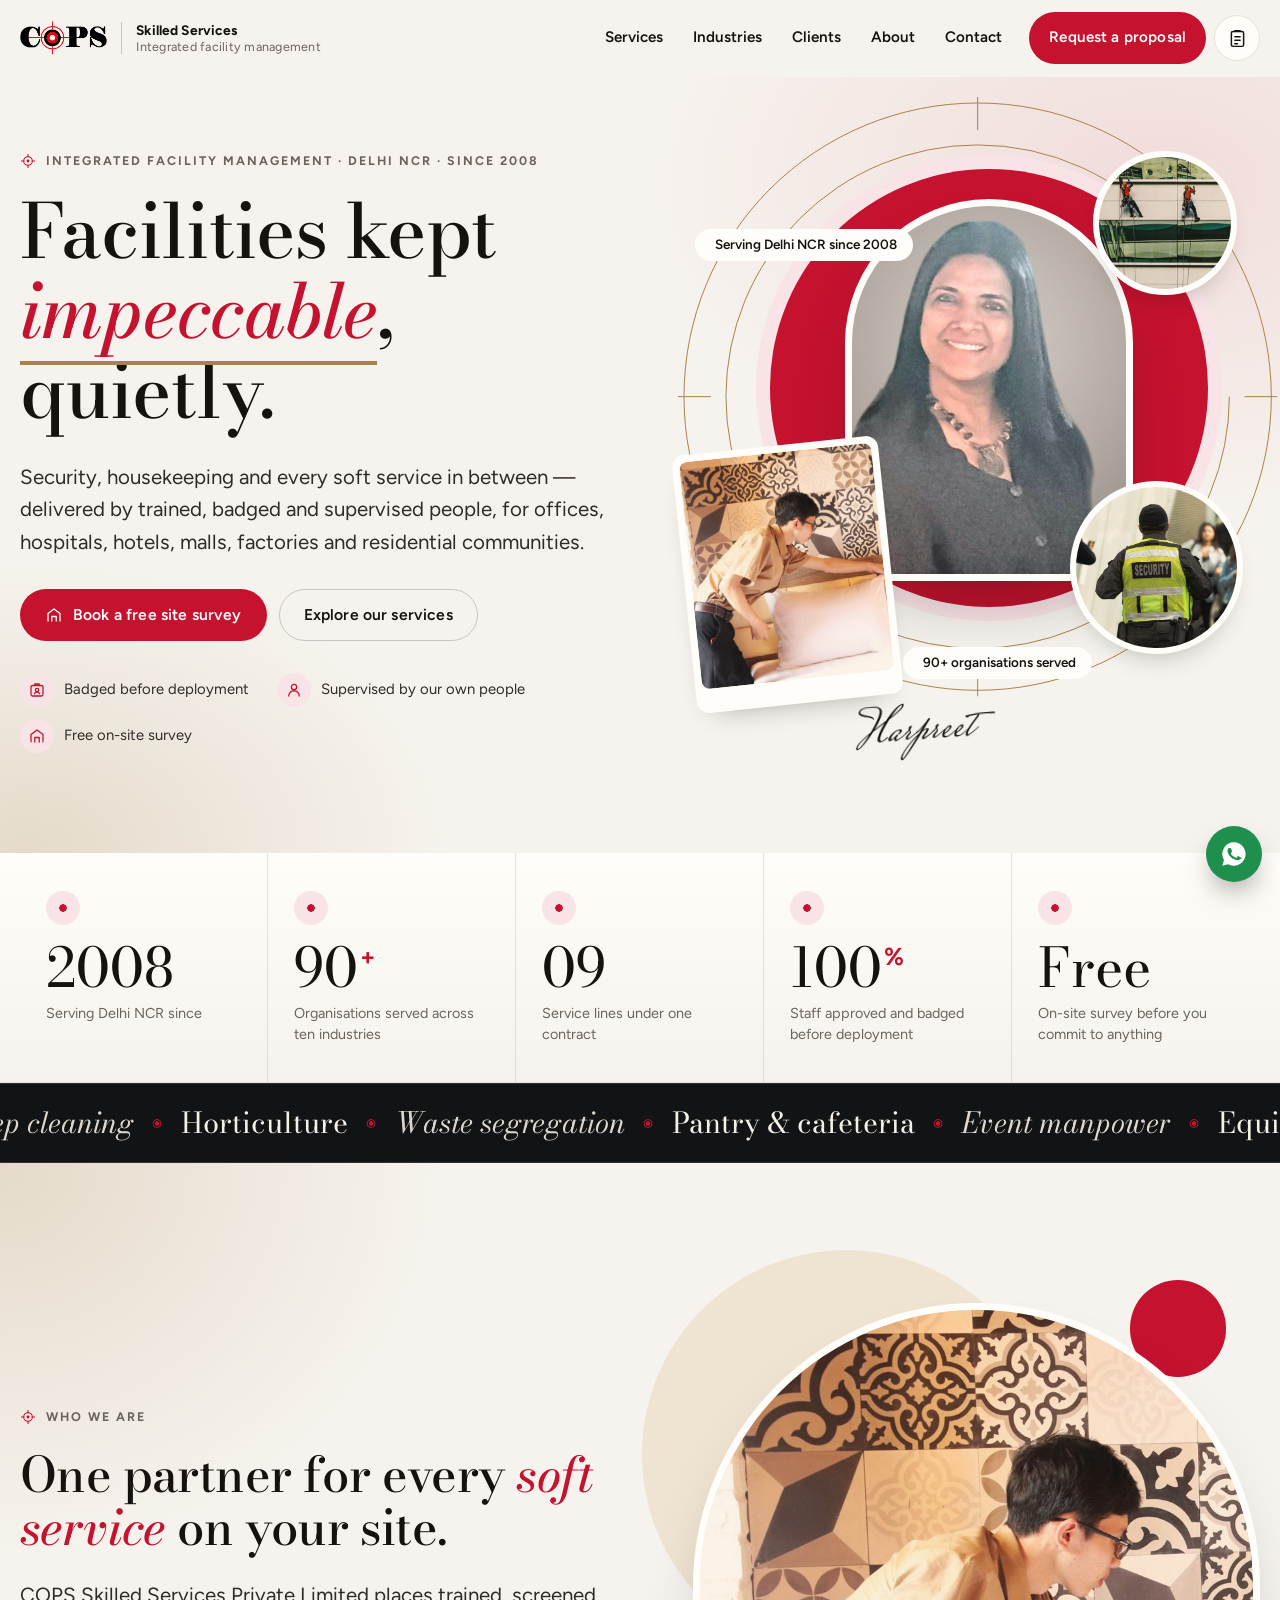
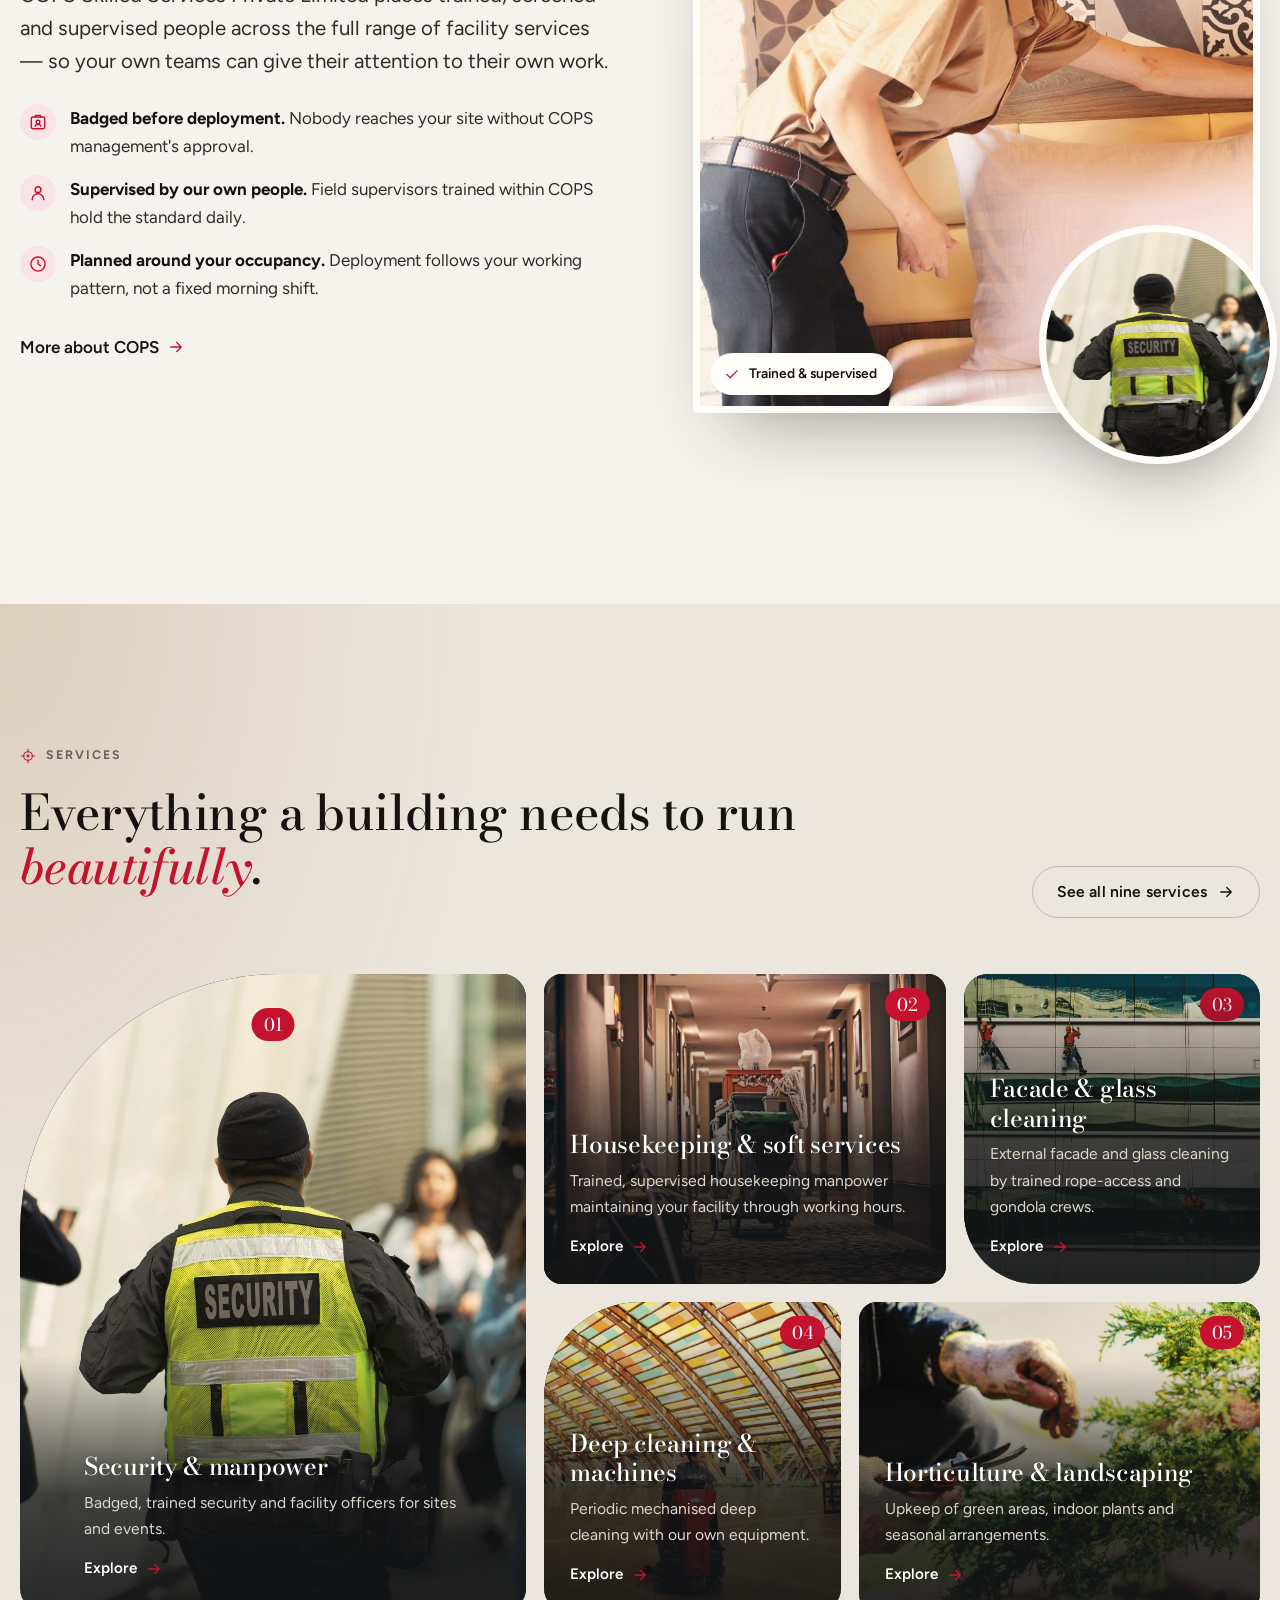
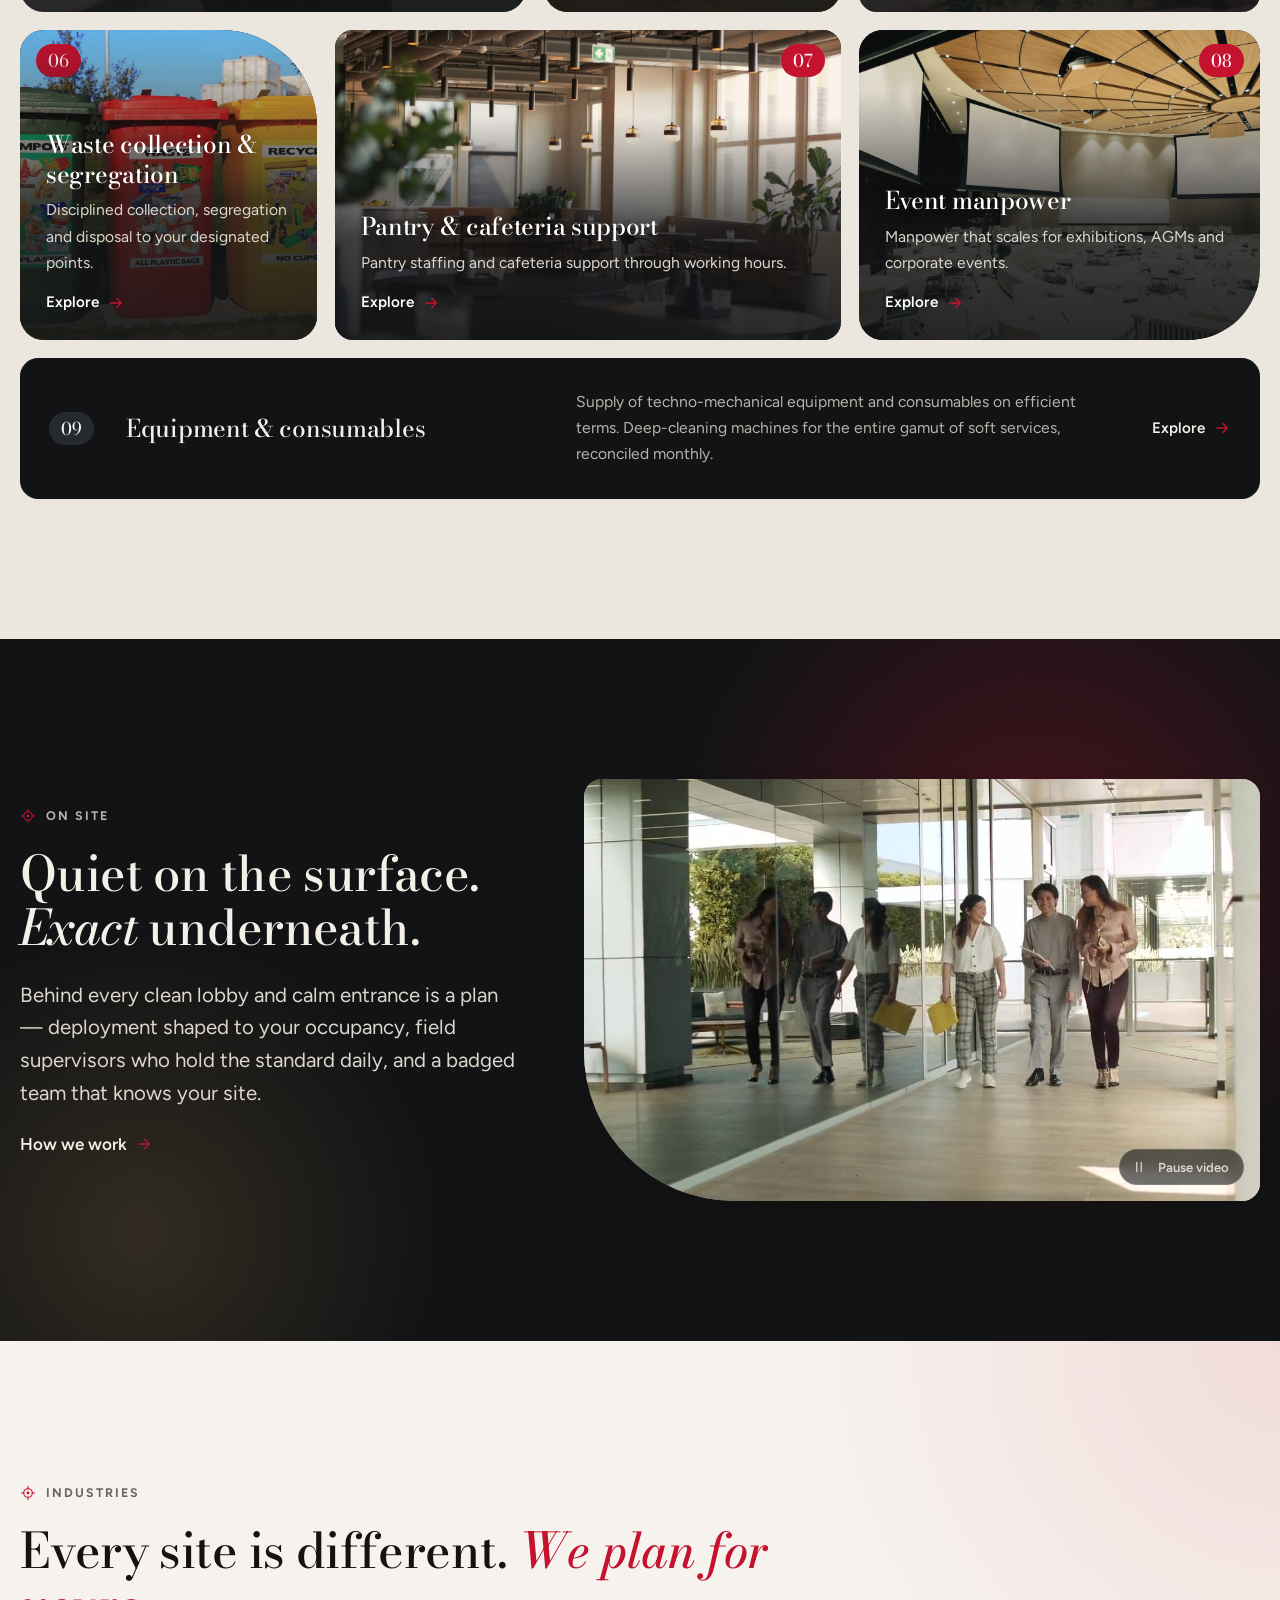
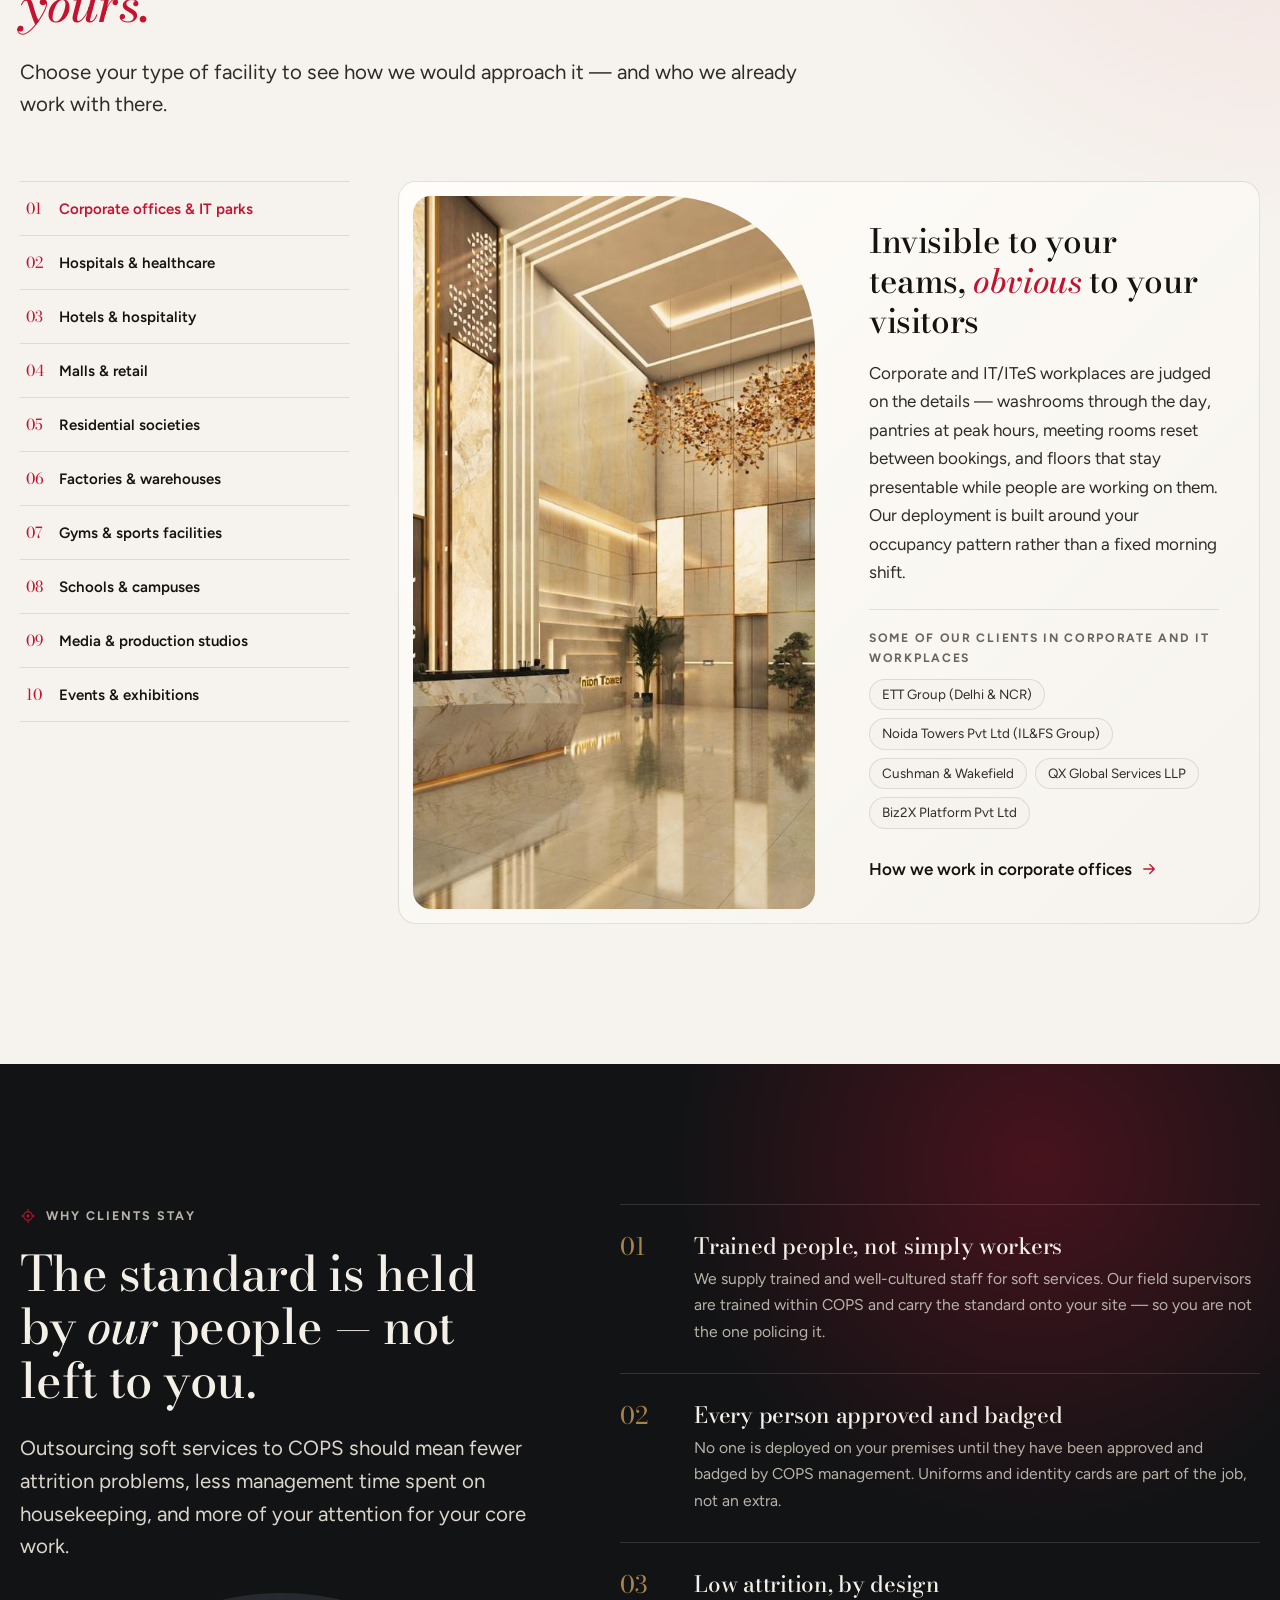
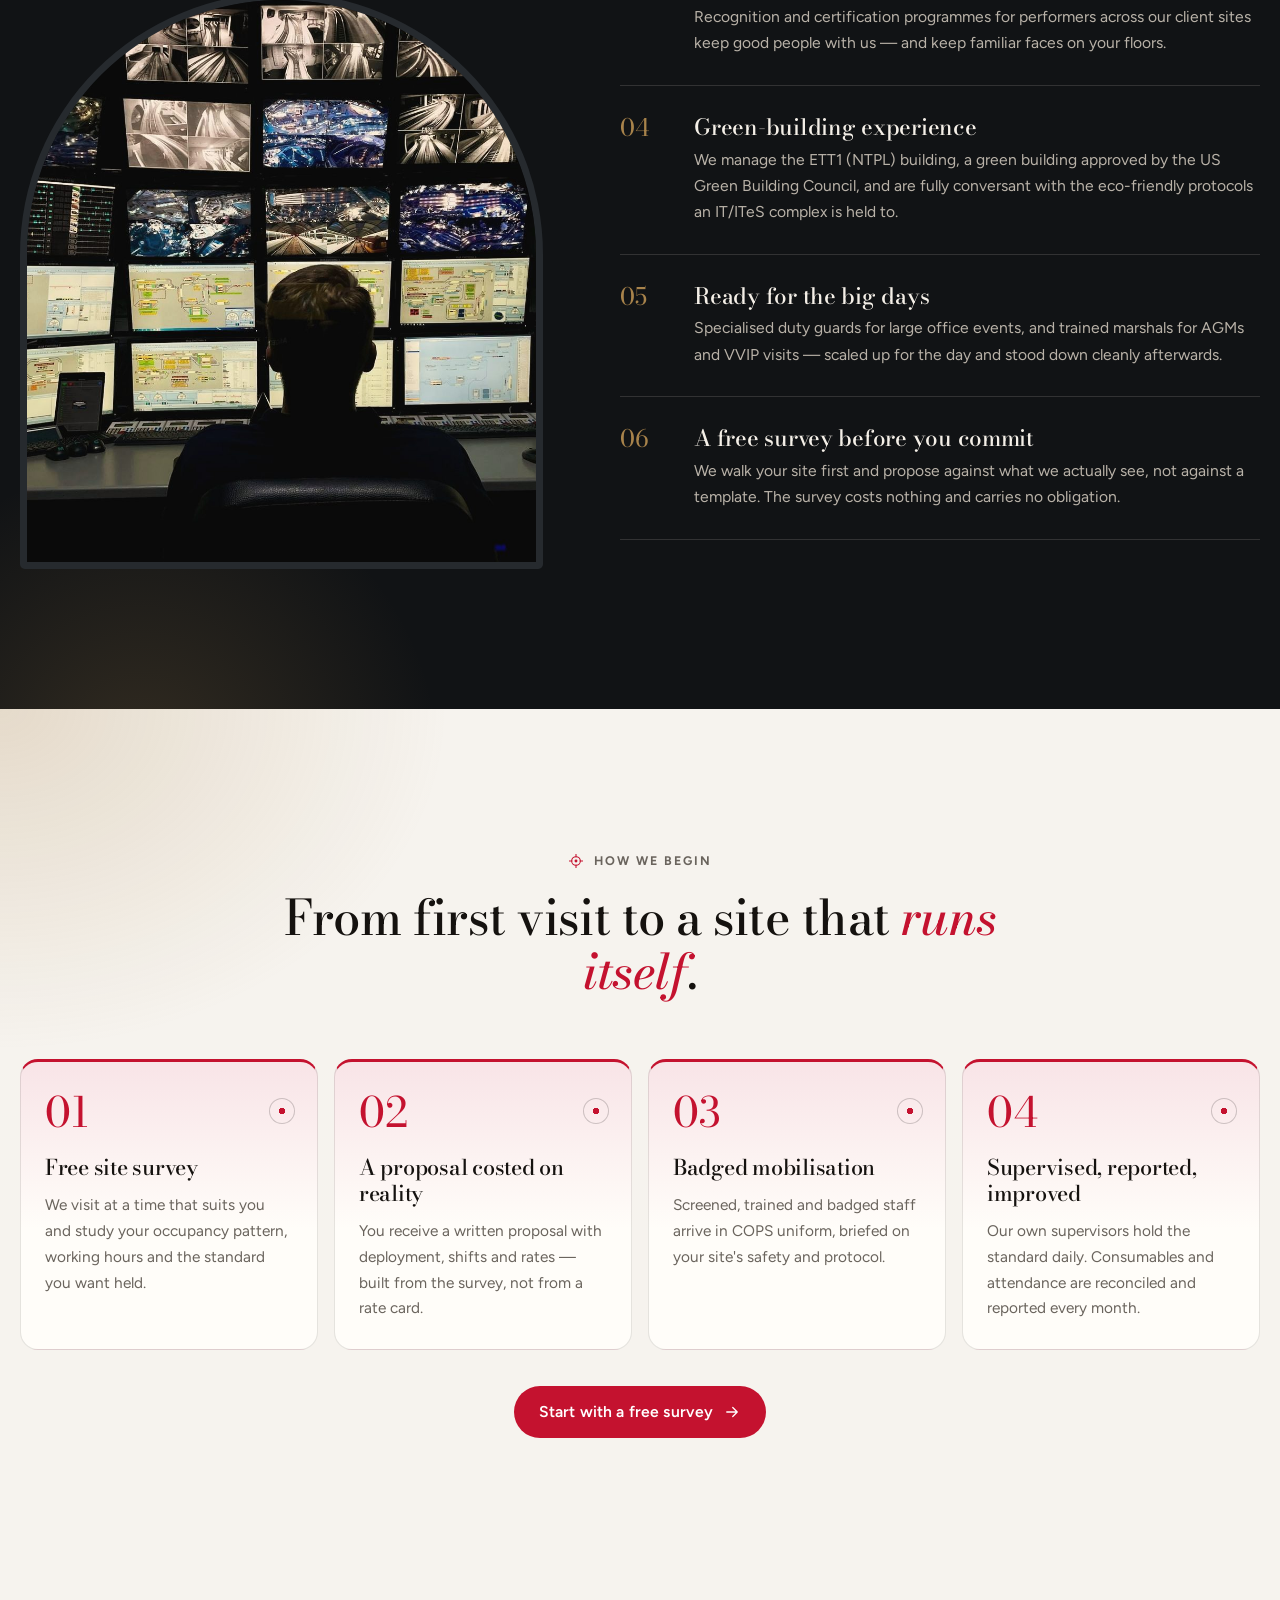
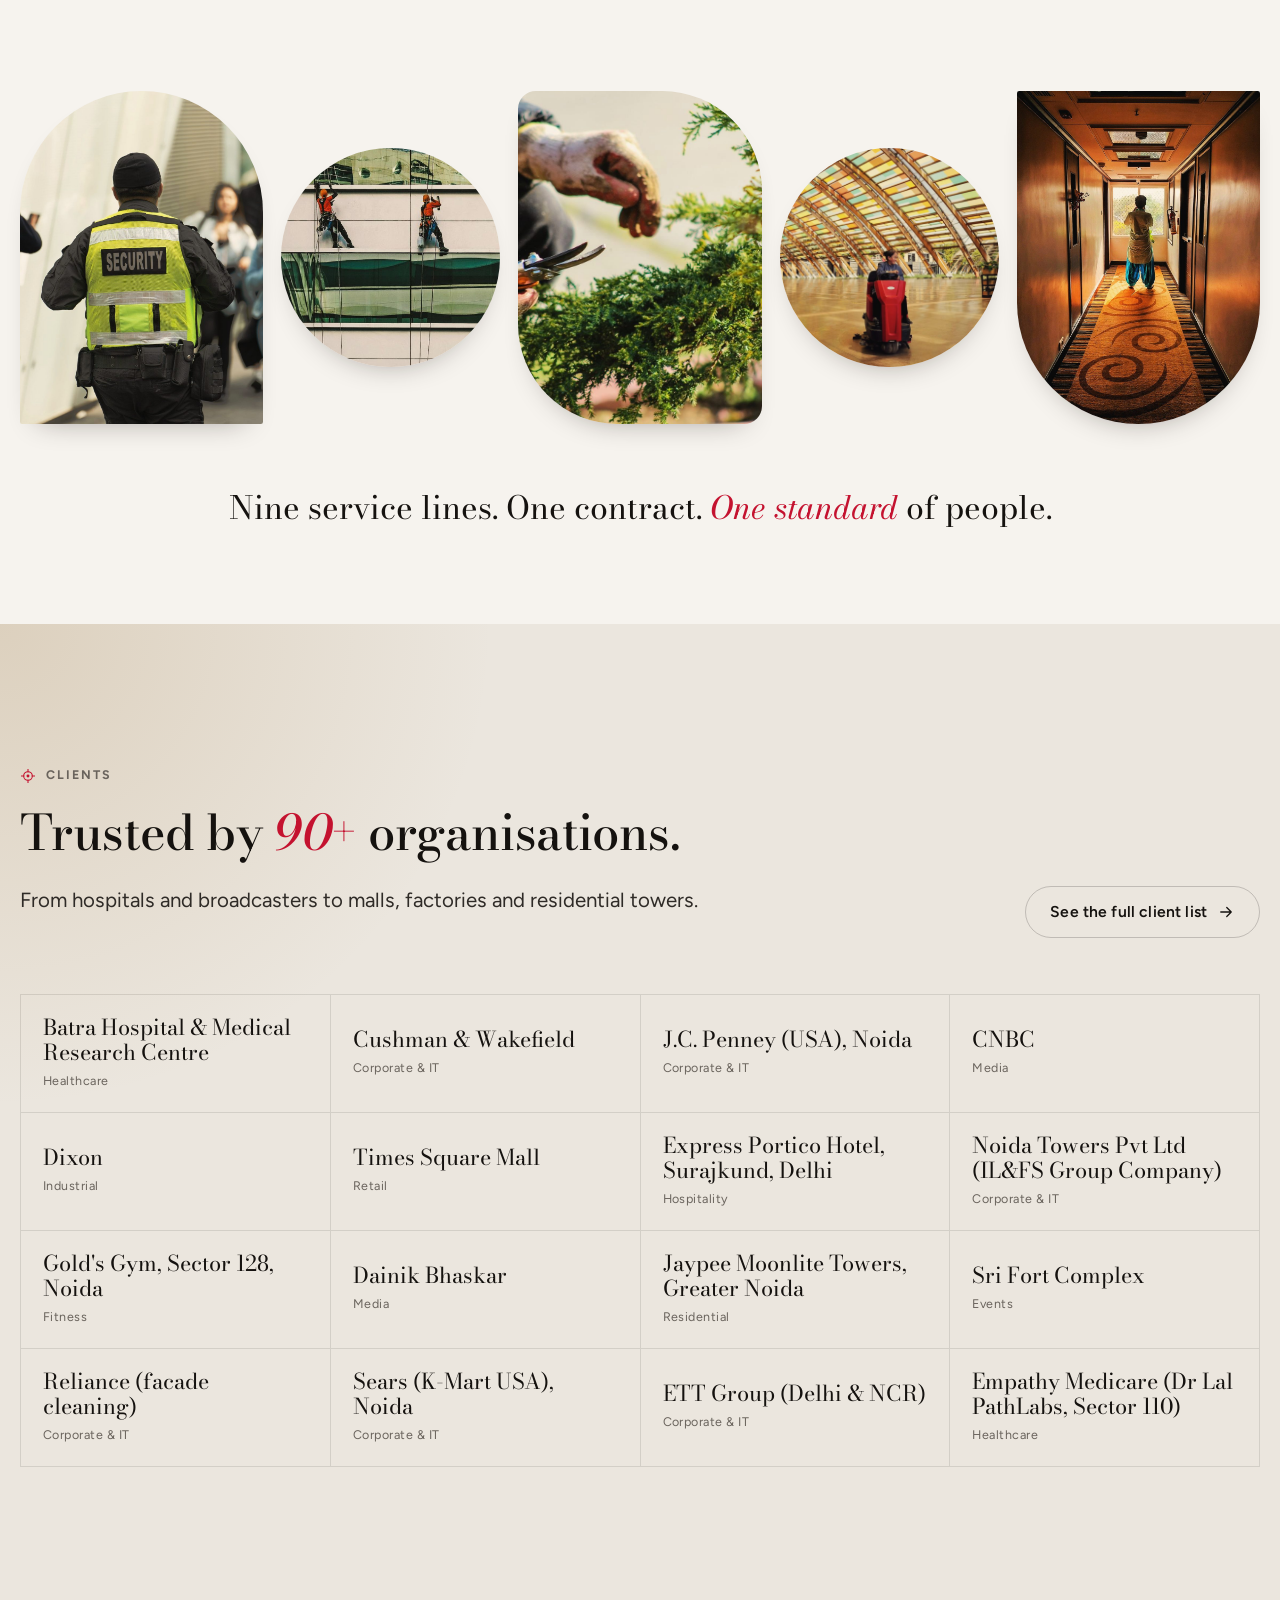
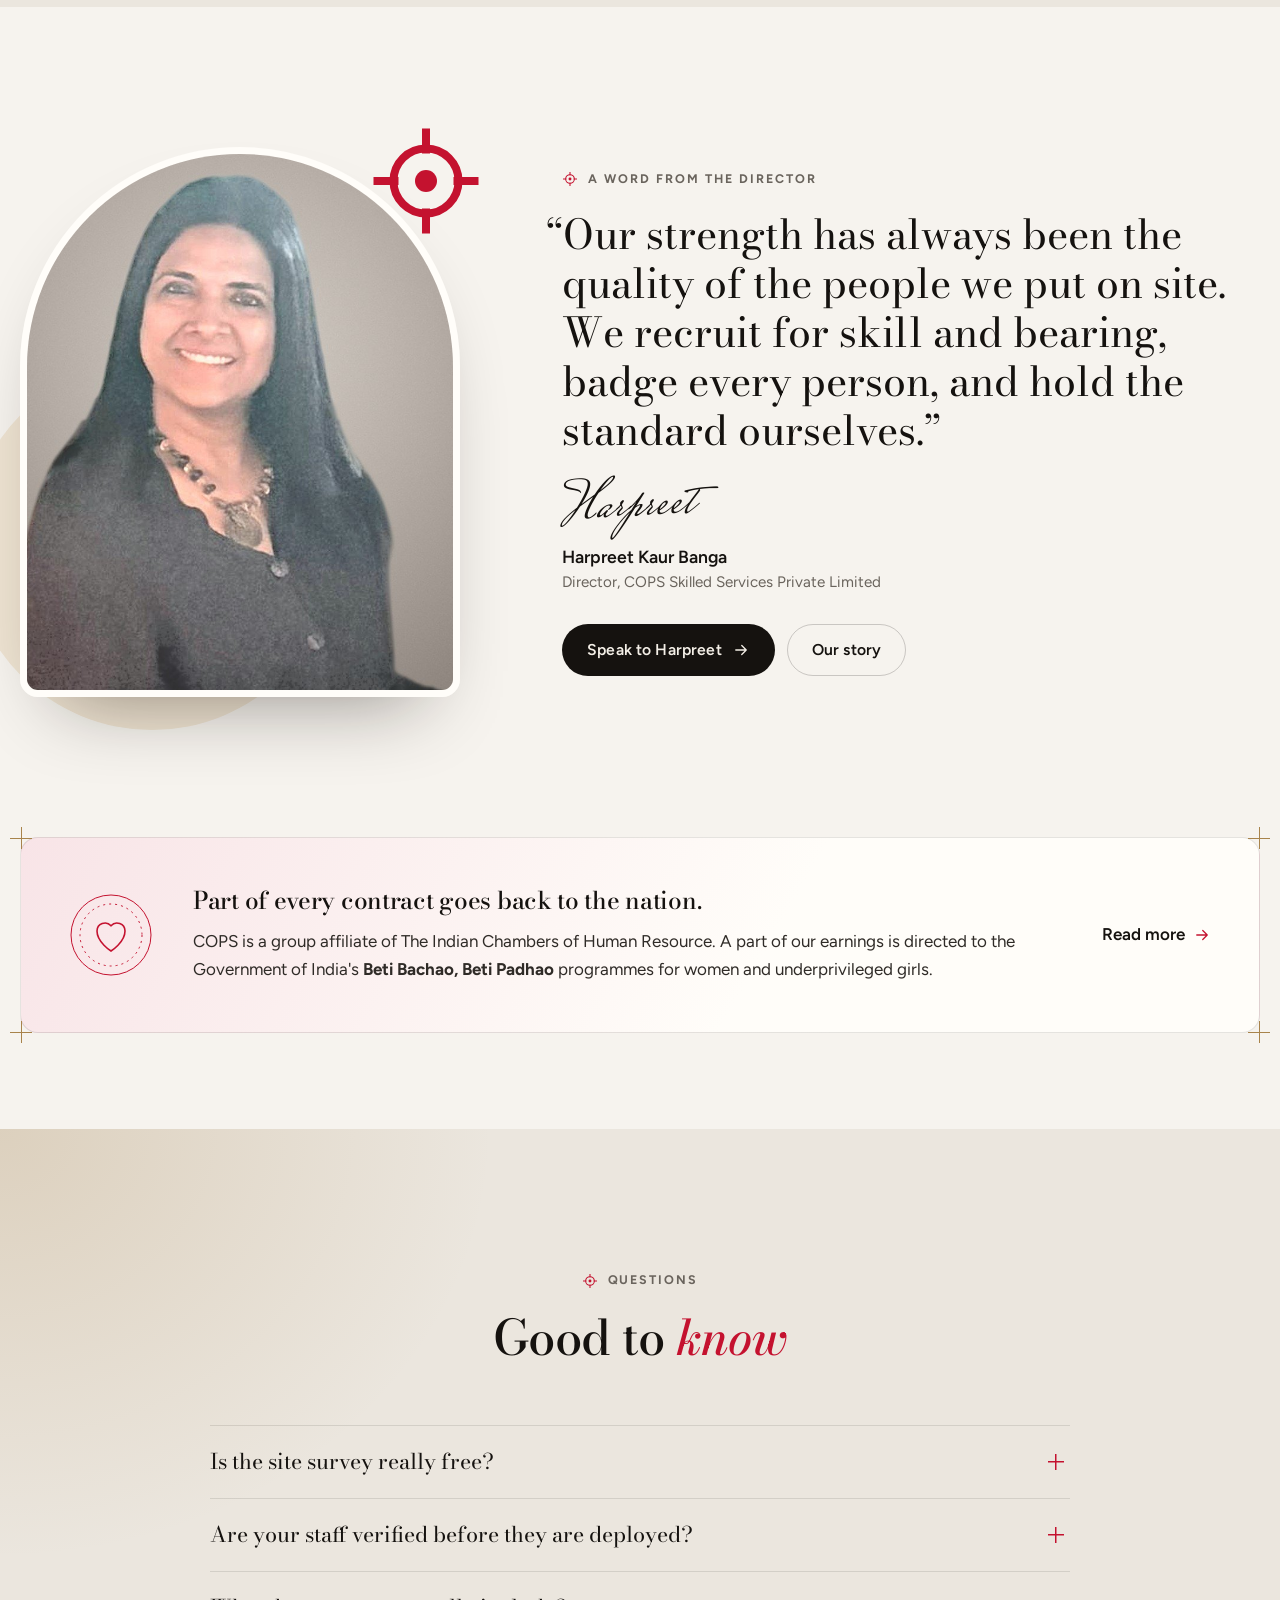
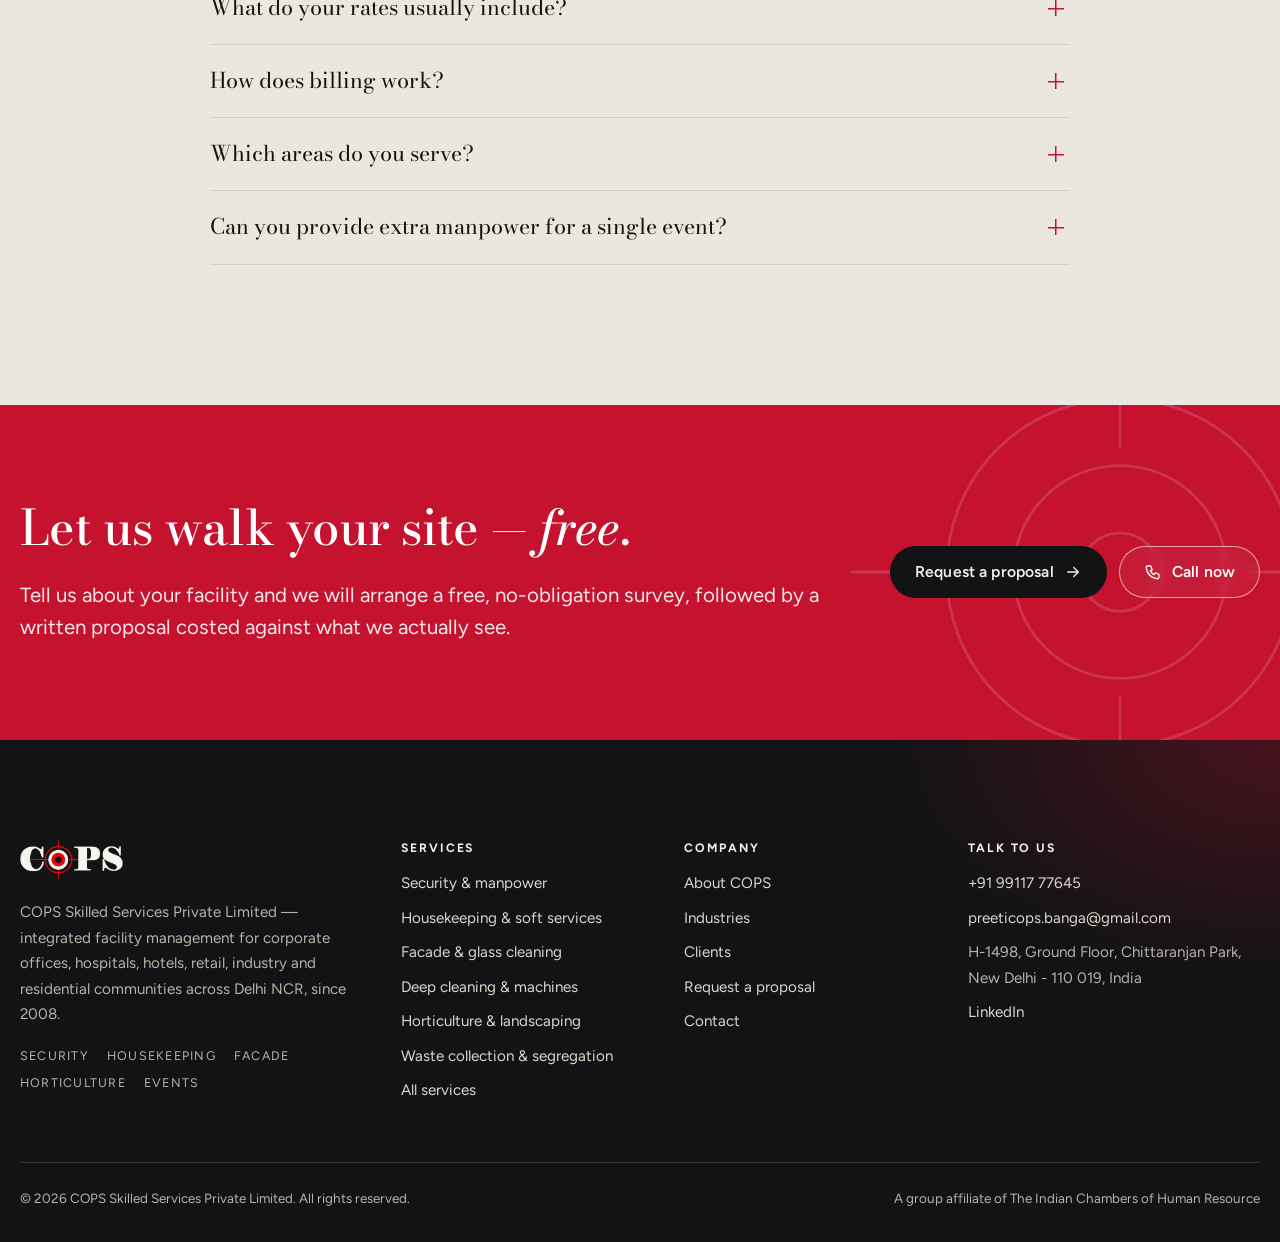
==== commit 53321eef: "Typography: Bodoni Moda headings + Figtree body Replaces Instrument Serif and Hanken Grotesk with a " ====
--- a/index.html
+++ b/index.html
@@ -18,10 +18,10 @@
   <link rel="icon" type="image/svg+xml" href="assets/img/favicon.svg">
   <link rel="icon" type="image/png" href="assets/img/favicon.png">
   <link rel="apple-touch-icon" href="assets/img/apple-touch-icon.png">
-  <link rel="preload" href="assets/fonts/instrument-serif.woff2" as="font" type="font/woff2" crossorigin>
-  <link rel="preload" href="assets/fonts/hanken-grotesk.woff2" as="font" type="font/woff2" crossorigin>
+  <link rel="preload" href="assets/fonts/bodoni-moda.woff2" as="font" type="font/woff2" crossorigin>
+  <link rel="preload" href="assets/fonts/figtree.woff2" as="font" type="font/woff2" crossorigin>
   <link rel="preload" href="assets/fonts/signature.woff2" as="font" type="font/woff2" crossorigin>
-  <link rel="stylesheet" href="assets/css/site.css?v=2">
+  <link rel="stylesheet" href="assets/css/site.css?v=3">
   <link rel="preload" href="assets/img/harpreet.jpg" as="image">
   <script type="application/ld+json">{"@context": "https://schema.org", "@type": "LocalBusiness", "name": "COPS Skilled Services Private Limited", "alternateName": "COPS", "url": "https://drbankata.github.io/cops-skill/", "image": "https://drbankata.github.io/cops-skill/assets/img/og-image.jpg", "telephone": "+91 99117 77645", "email": "preeticops.banga@gmail.com", "description": "Integrated facility management — security, housekeeping, facade cleaning, horticulture, pantry and event manpower — across Delhi NCR.", "foundingDate": "2008", "areaServed": "Delhi NCR", "address": {"@type": "PostalAddress", "streetAddress": "H-1498, Ground Floor, Chittaranjan Park", "addressLocality": "New Delhi", "postalCode": "110019", "addressCountry": "IN"}}</script>
 </head>
@@ -324,6 +324,6 @@
     <p class="holding" data-soon style="margin-top:16px">Online requests open very soon. Copy your details for now and call us — WhatsApp and email buttons will appear here as soon as they are set up.</p>
   </div>
 </dialog>
-<script src="assets/js/site.js?v=2" defer></script>
+<script src="assets/js/site.js?v=3" defer></script>
 </body>
 </html>
--- a/assets/css/site.css
+++ b/assets/css/site.css
@@ -8,9 +8,9 @@
    Mobile-first. Colours ONLY from the :root tokens below.
    Breakpoints: 640 / 900 / 1100 (desktop menu) / 1280
    ===================================================================== */
-@font-face{font-family:"Instrument Serif";src:url("../fonts/instrument-serif.woff2") format("woff2");font-weight:400;font-style:normal;font-display:swap}
-@font-face{font-family:"Instrument Serif";src:url("../fonts/instrument-serif-italic.woff2") format("woff2");font-weight:400;font-style:italic;font-display:swap}
-@font-face{font-family:"Hanken Grotesk";src:url("../fonts/hanken-grotesk.woff2") format("woff2");font-weight:300 800;font-style:normal;font-display:swap}
+@font-face{font-family:"Bodoni Moda";src:url("../fonts/bodoni-moda.woff2") format("woff2");font-weight:400 900;font-style:normal;font-display:swap}
+@font-face{font-family:"Bodoni Moda";src:url("../fonts/bodoni-moda-italic.woff2") format("woff2");font-weight:400 900;font-style:italic;font-display:swap}
+@font-face{font-family:"Figtree";src:url("../fonts/figtree.woff2") format("woff2");font-weight:300 900;font-style:normal;font-display:swap}
 
 :root{
   --ink:#15120f;            /* headings */
@@ -42,8 +42,8 @@
   --line-dark:rgba(244,239,231,.14);
   --shadow:0 40px 80px -40px rgba(20,14,8,.45);
   --shadow-sm:0 14px 30px -20px rgba(20,14,8,.45);
-  --display:"Instrument Serif","Iowan Old Style",Georgia,serif;
-  --sans:"Hanken Grotesk",system-ui,-apple-system,"Segoe UI",Roboto,sans-serif;
+  --display:"Bodoni Moda","Didot","Bodoni 72",Georgia,serif;
+  --sans:"Figtree",system-ui,-apple-system,"Segoe UI",Roboto,sans-serif;
   --maxw:1240px;
   --r:18px;
   --r-sm:12px;
@@ -51,16 +51,16 @@
 }
 *,*::before,*::after{box-sizing:border-box}
 html{overflow-x:clip;scroll-behavior:smooth;-webkit-text-size-adjust:100%;scroll-padding-top:96px}
-body{margin:0;font-family:var(--sans);font-size:1.0625rem;line-height:1.68;color:var(--text);background:var(--bg);overflow-x:hidden;font-feature-settings:"ss01"}
+body{margin:0;font-family:var(--sans);font-size:1.0625rem;line-height:1.68;color:var(--text);background:var(--bg);overflow-x:hidden}
 [hidden]{display:none!important}
 img,video{max-width:100%;height:auto;display:block}
 a{color:var(--red);text-decoration-thickness:1px;text-underline-offset:3px}
 a:hover{color:var(--red-2)}
-h1,h2,h3,h4{font-family:var(--display);font-weight:400;color:var(--ink);line-height:1.06;letter-spacing:-.01em;margin:0 0 .5em}
-h1{font-size:clamp(2.7rem,7.4vw,5.6rem)}
-h2{font-size:clamp(2.1rem,4.6vw,3.6rem)}
-h3{font-size:clamp(1.45rem,2.2vw,1.85rem);line-height:1.15}
-h1 em,h2 em,h3 em{font-style:italic;color:var(--red)}
+h1,h2,h3,h4{font-family:var(--display);font-weight:500;color:var(--ink);line-height:1.1;letter-spacing:-.012em;margin:0 0 .5em;font-optical-sizing:auto}
+h1{font-size:clamp(2.35rem,6.1vw,4.7rem);line-height:1.06}
+h2{font-size:clamp(1.85rem,3.9vw,3.05rem)}
+h3{font-size:clamp(1.3rem,1.9vw,1.6rem);line-height:1.2}
+h1 em,h2 em,h3 em{font-style:italic;font-weight:500;color:var(--red)}
 p{margin:0 0 1em}
 ul{padding-left:1.1em}
 ::selection{background:var(--red);color:#fff}
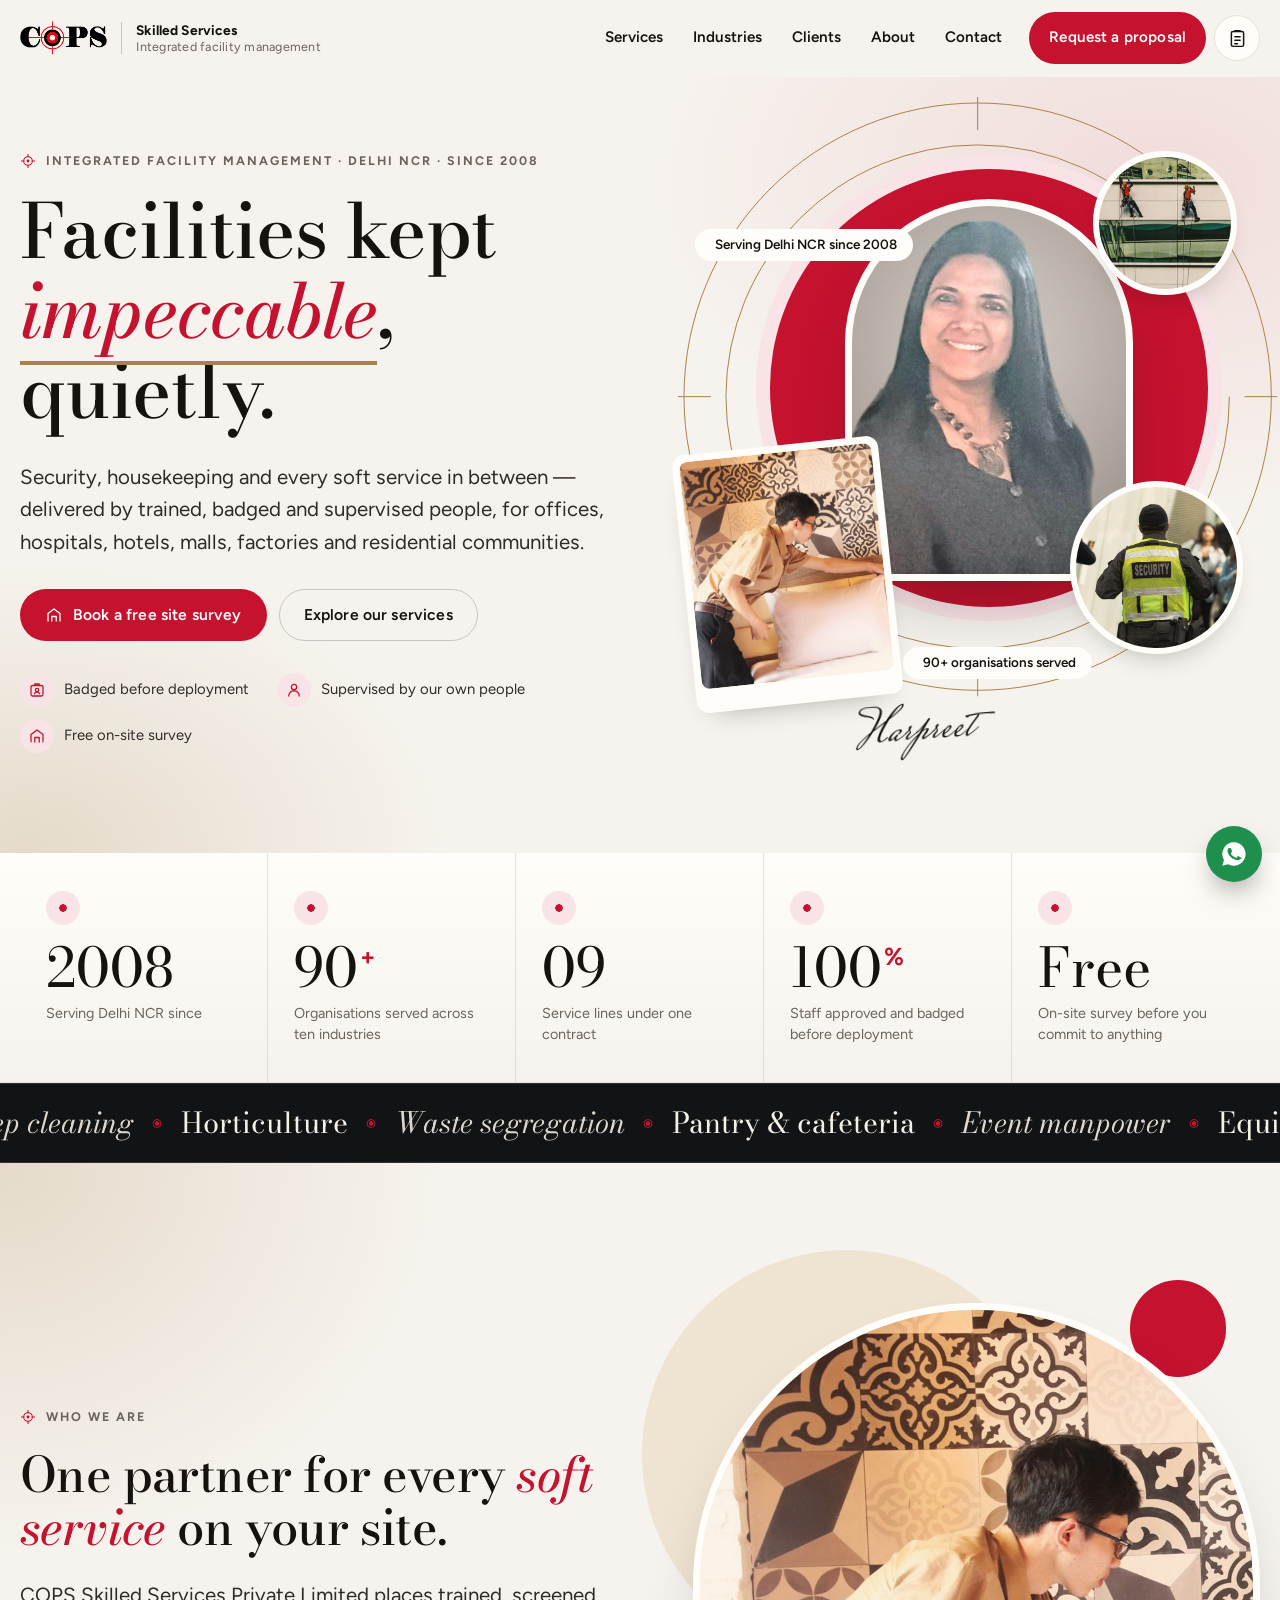
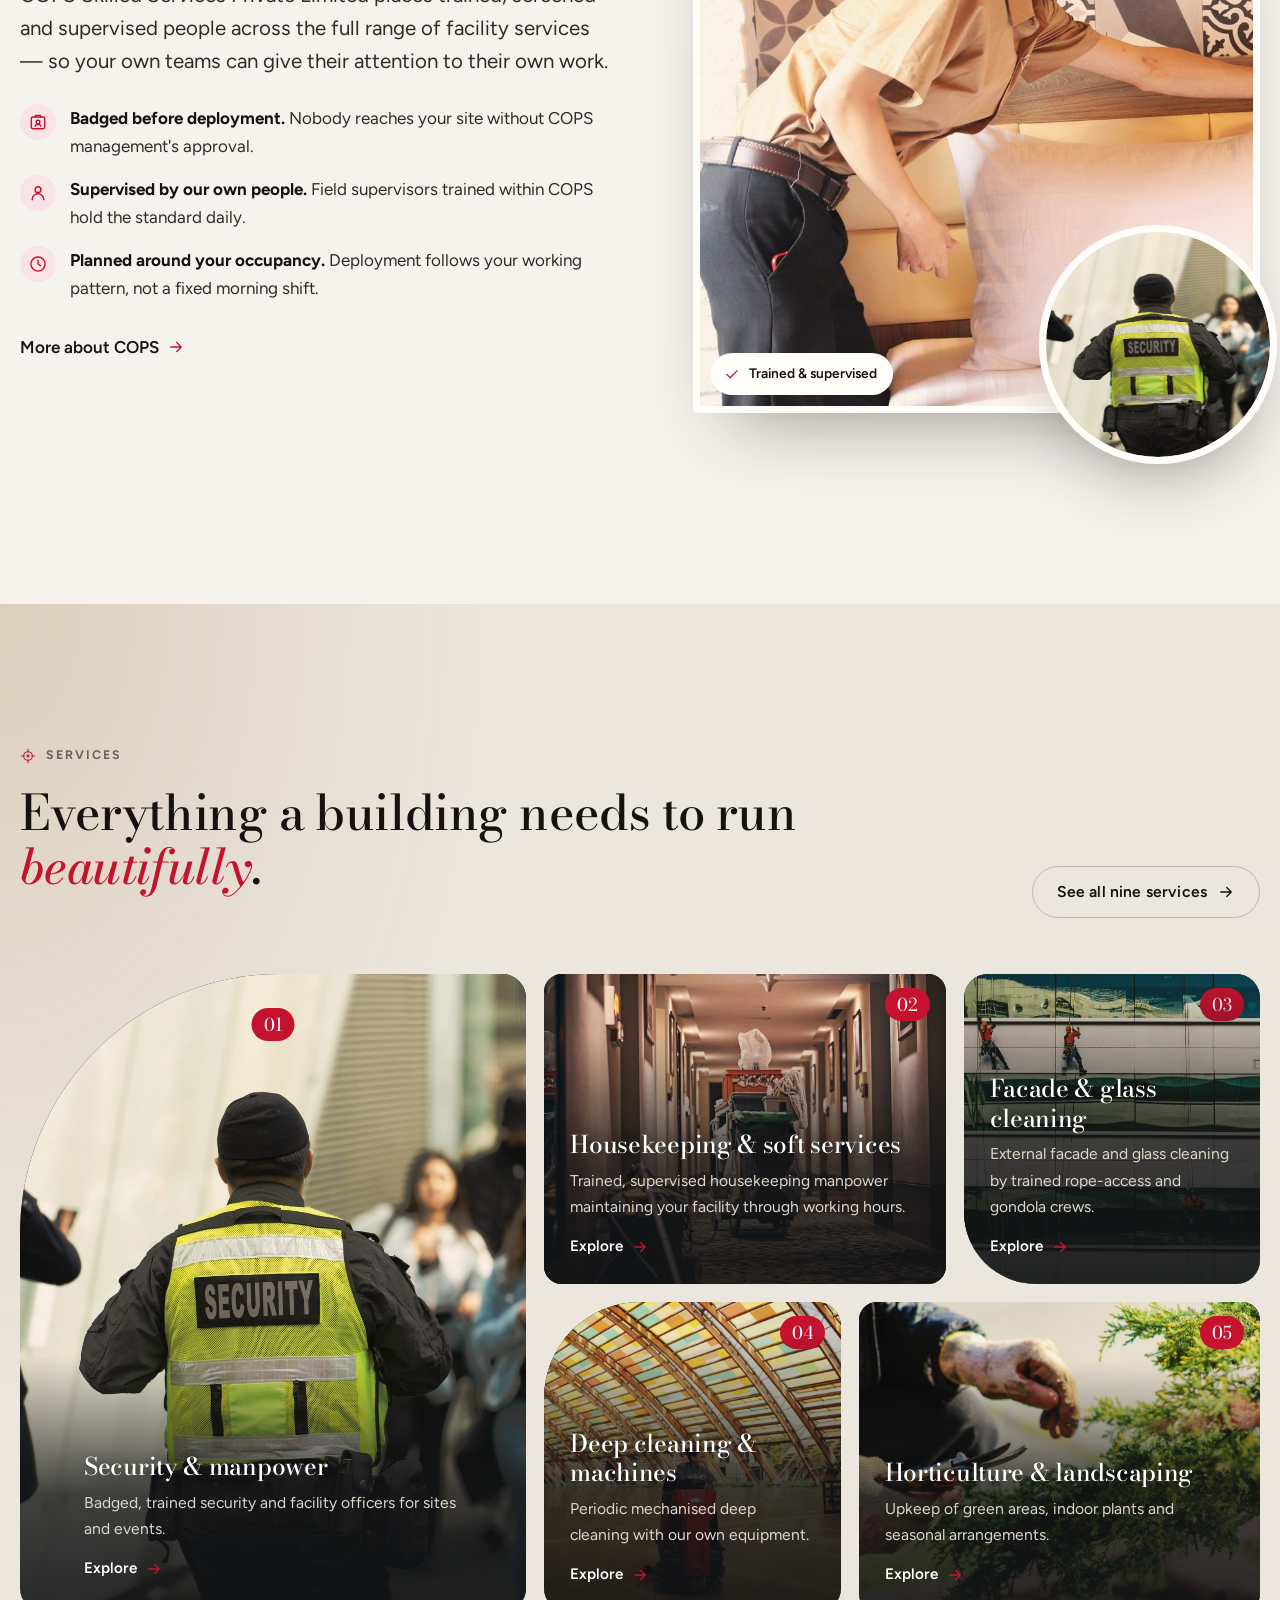
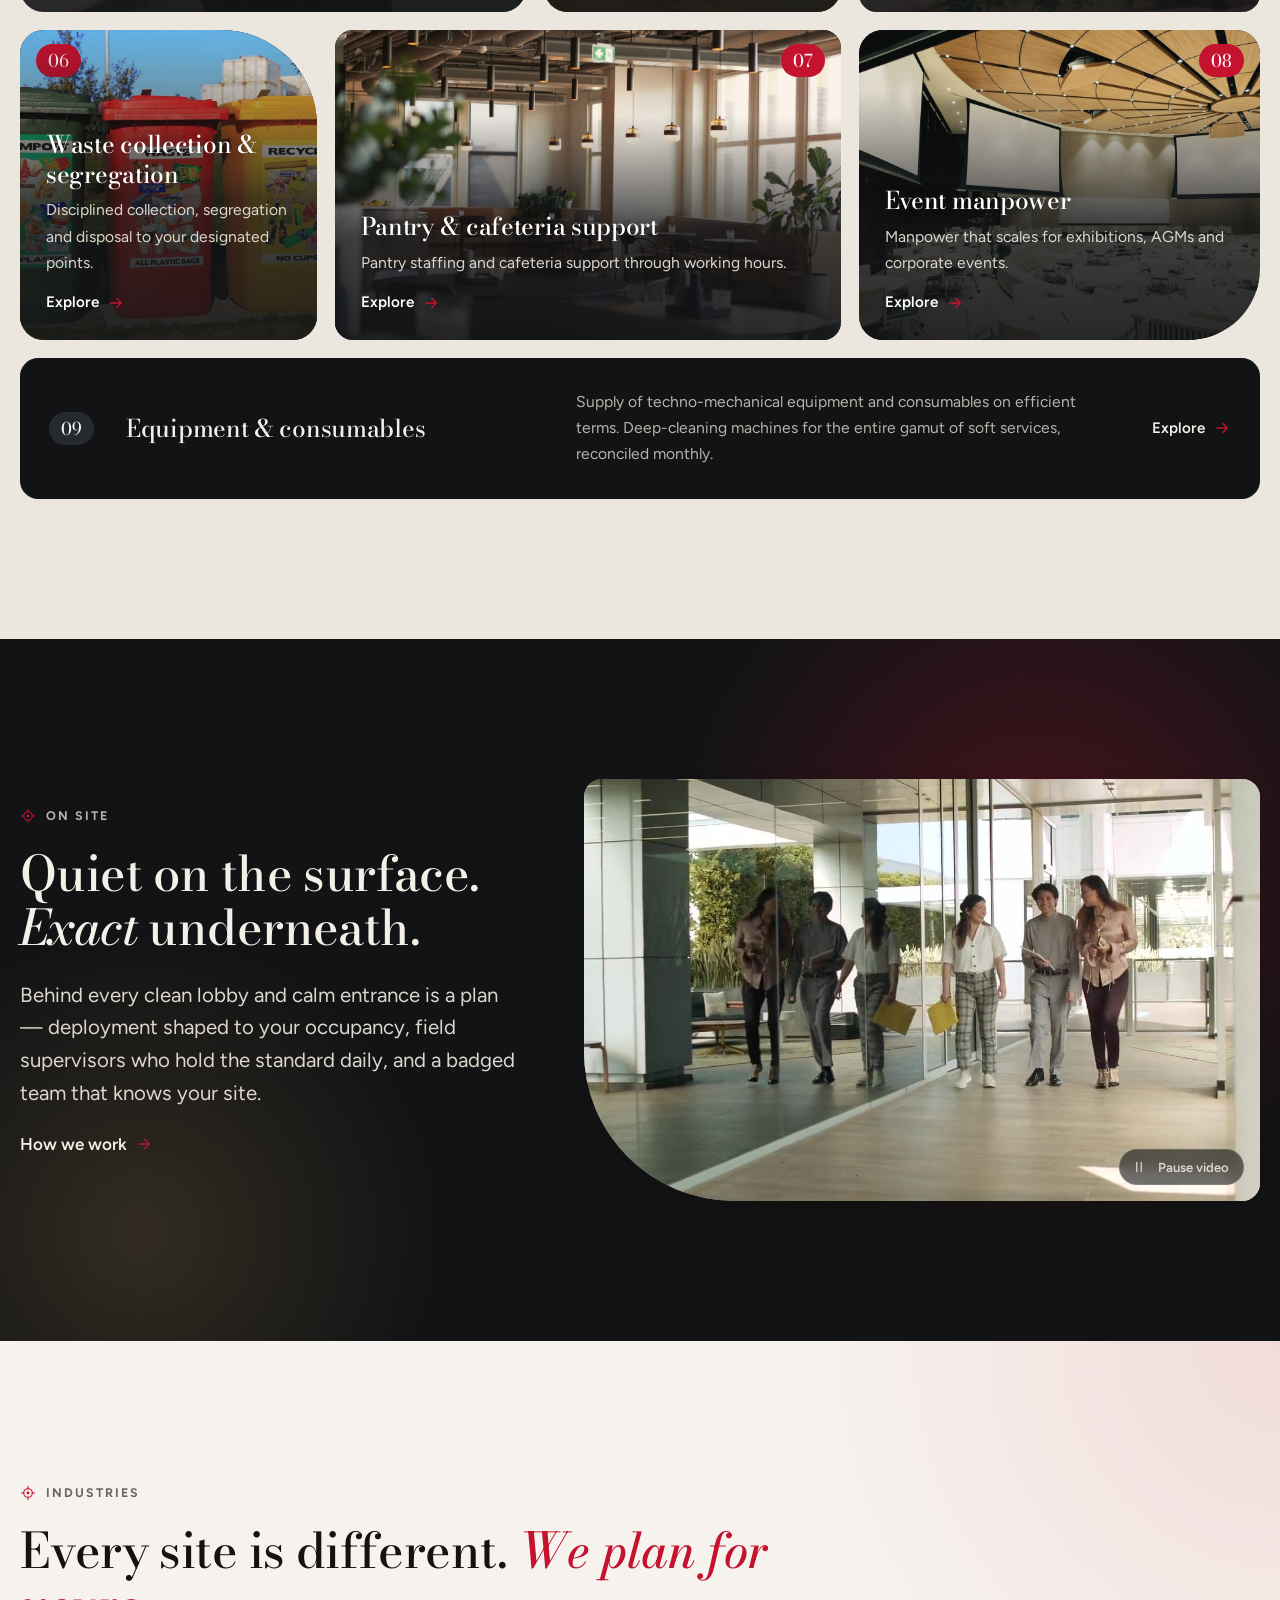
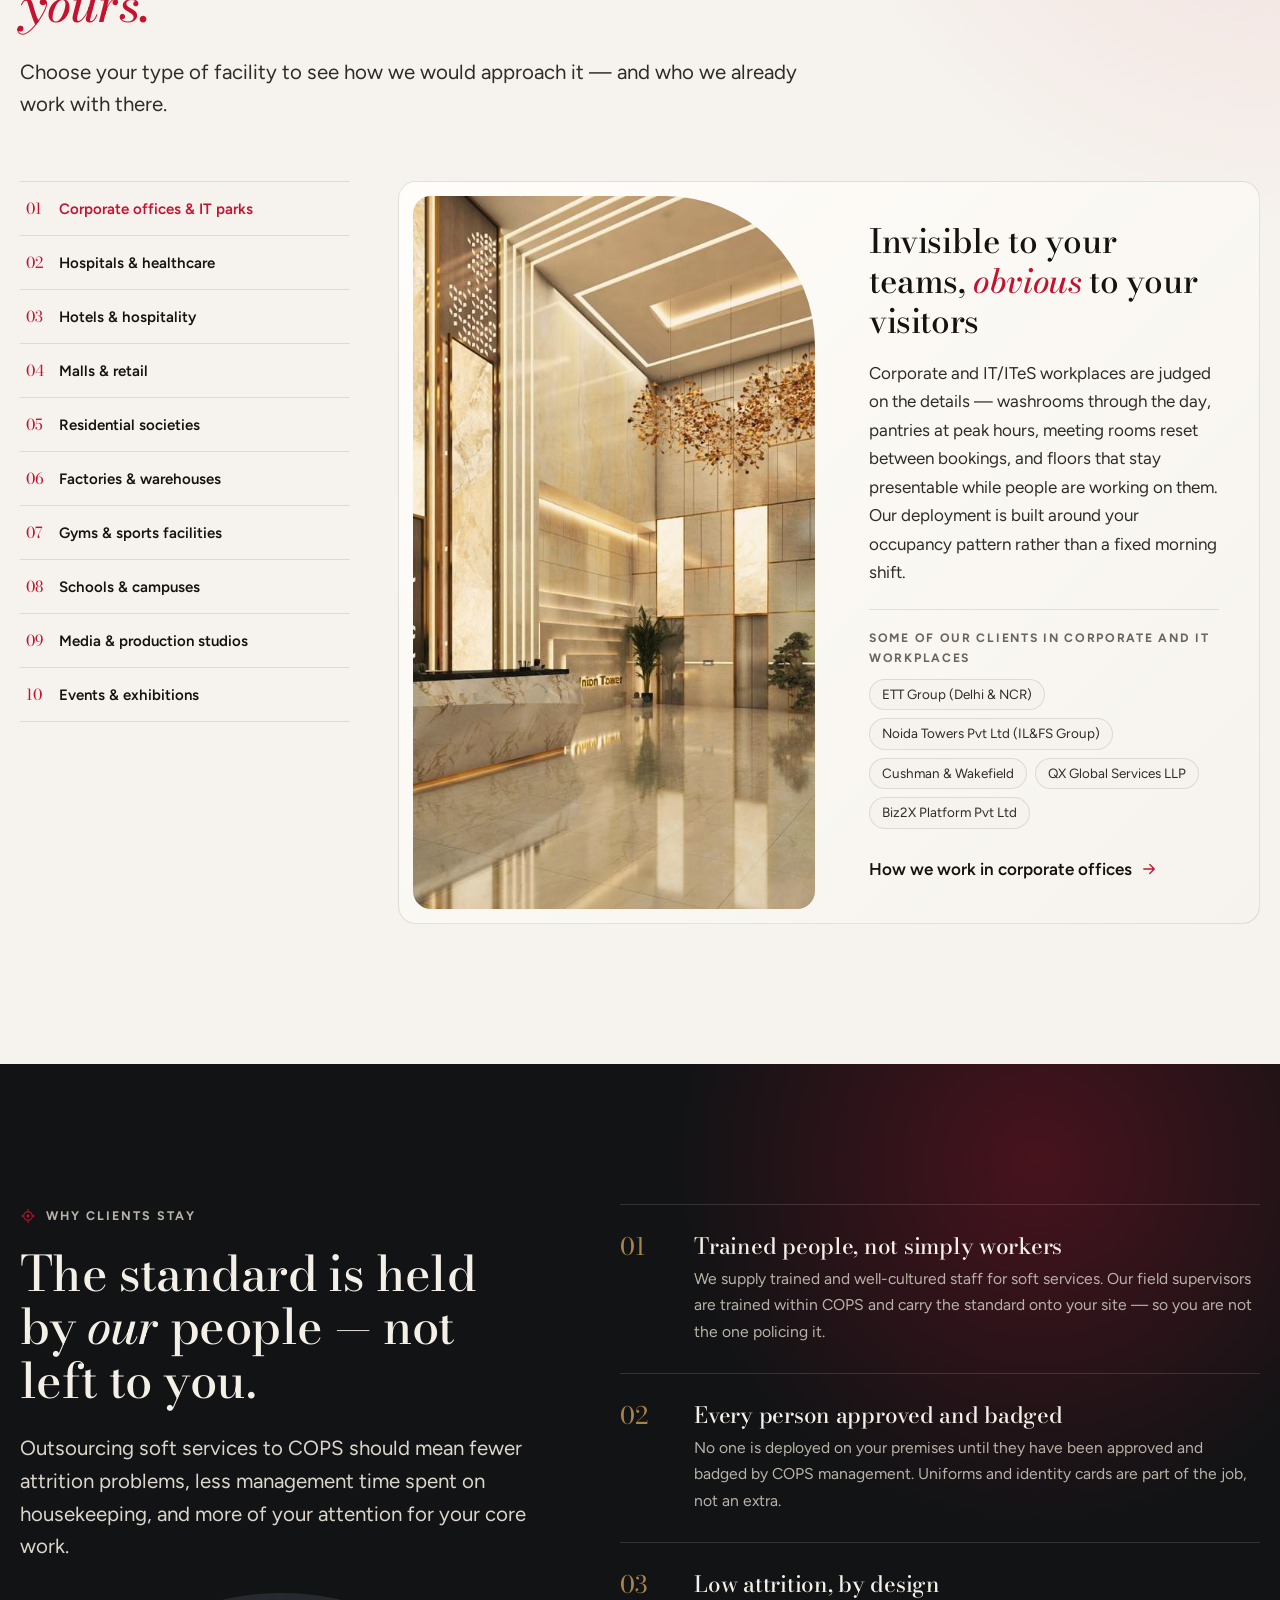
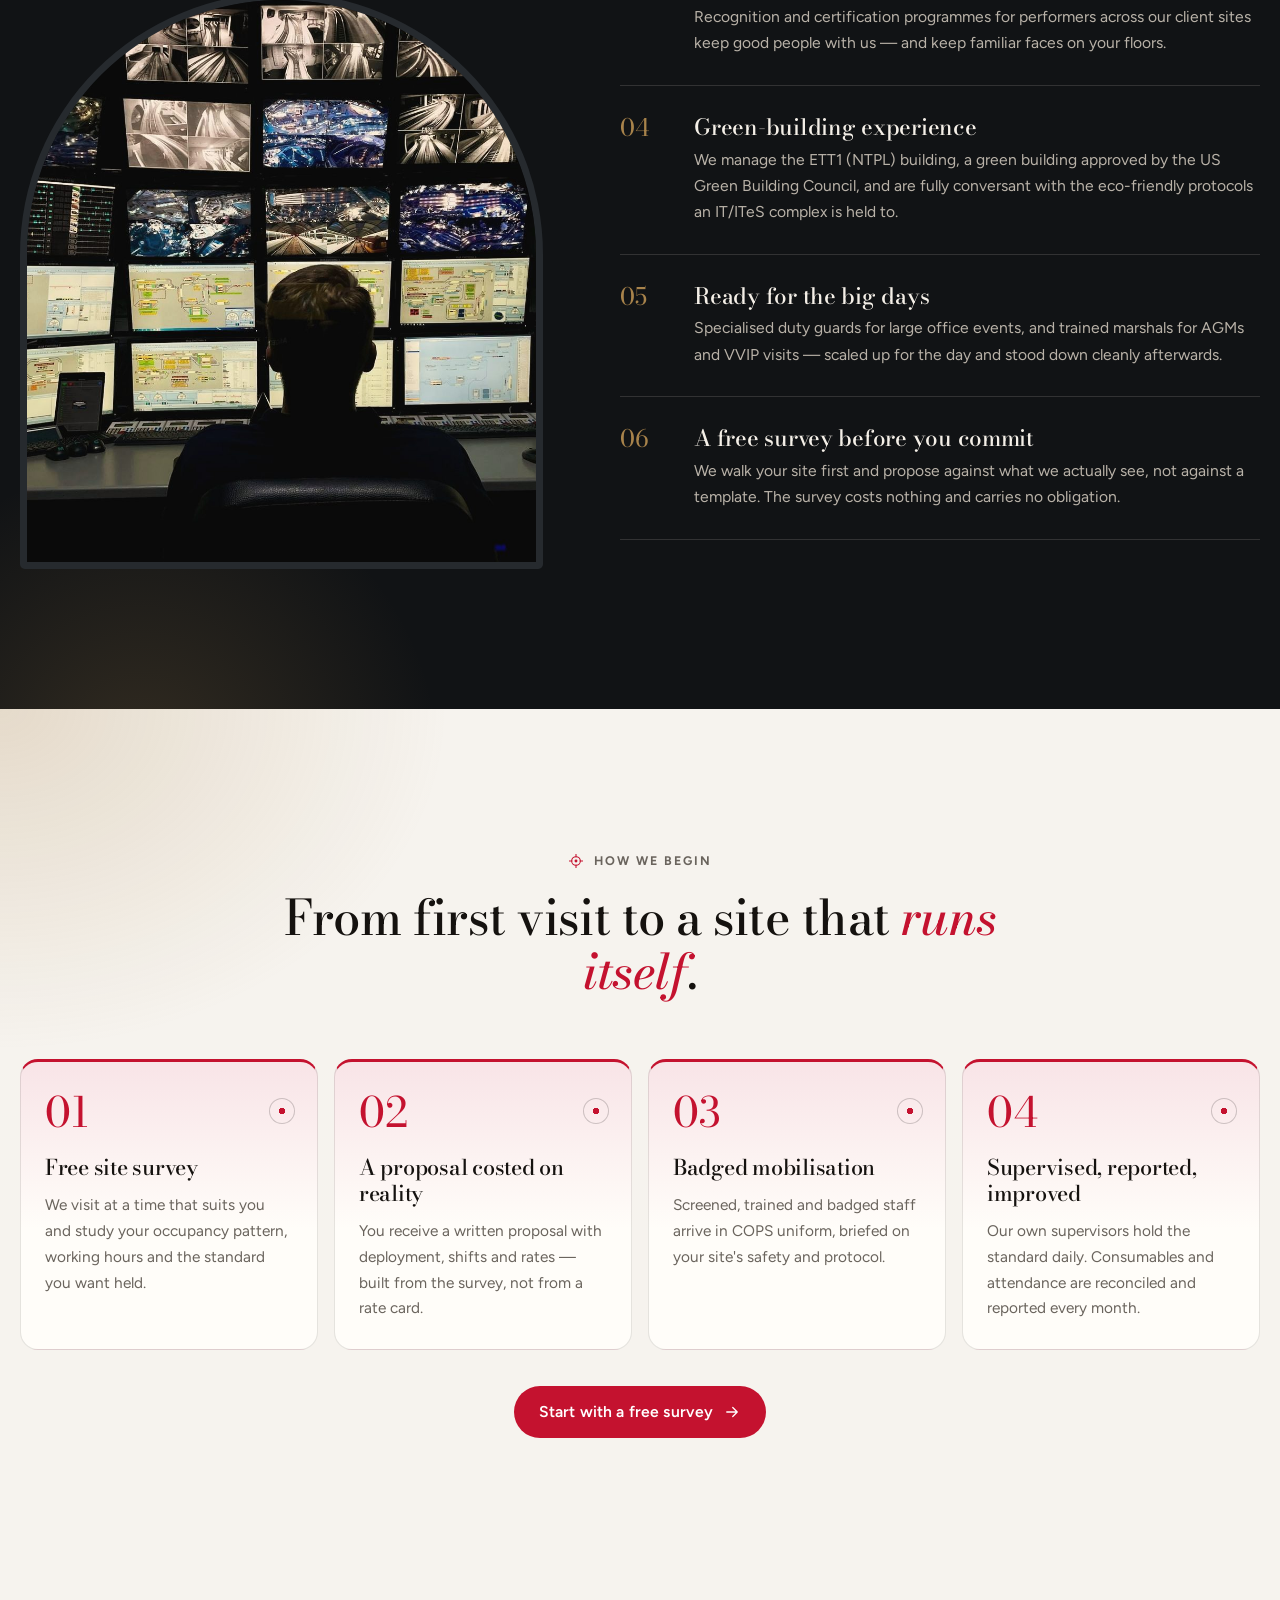
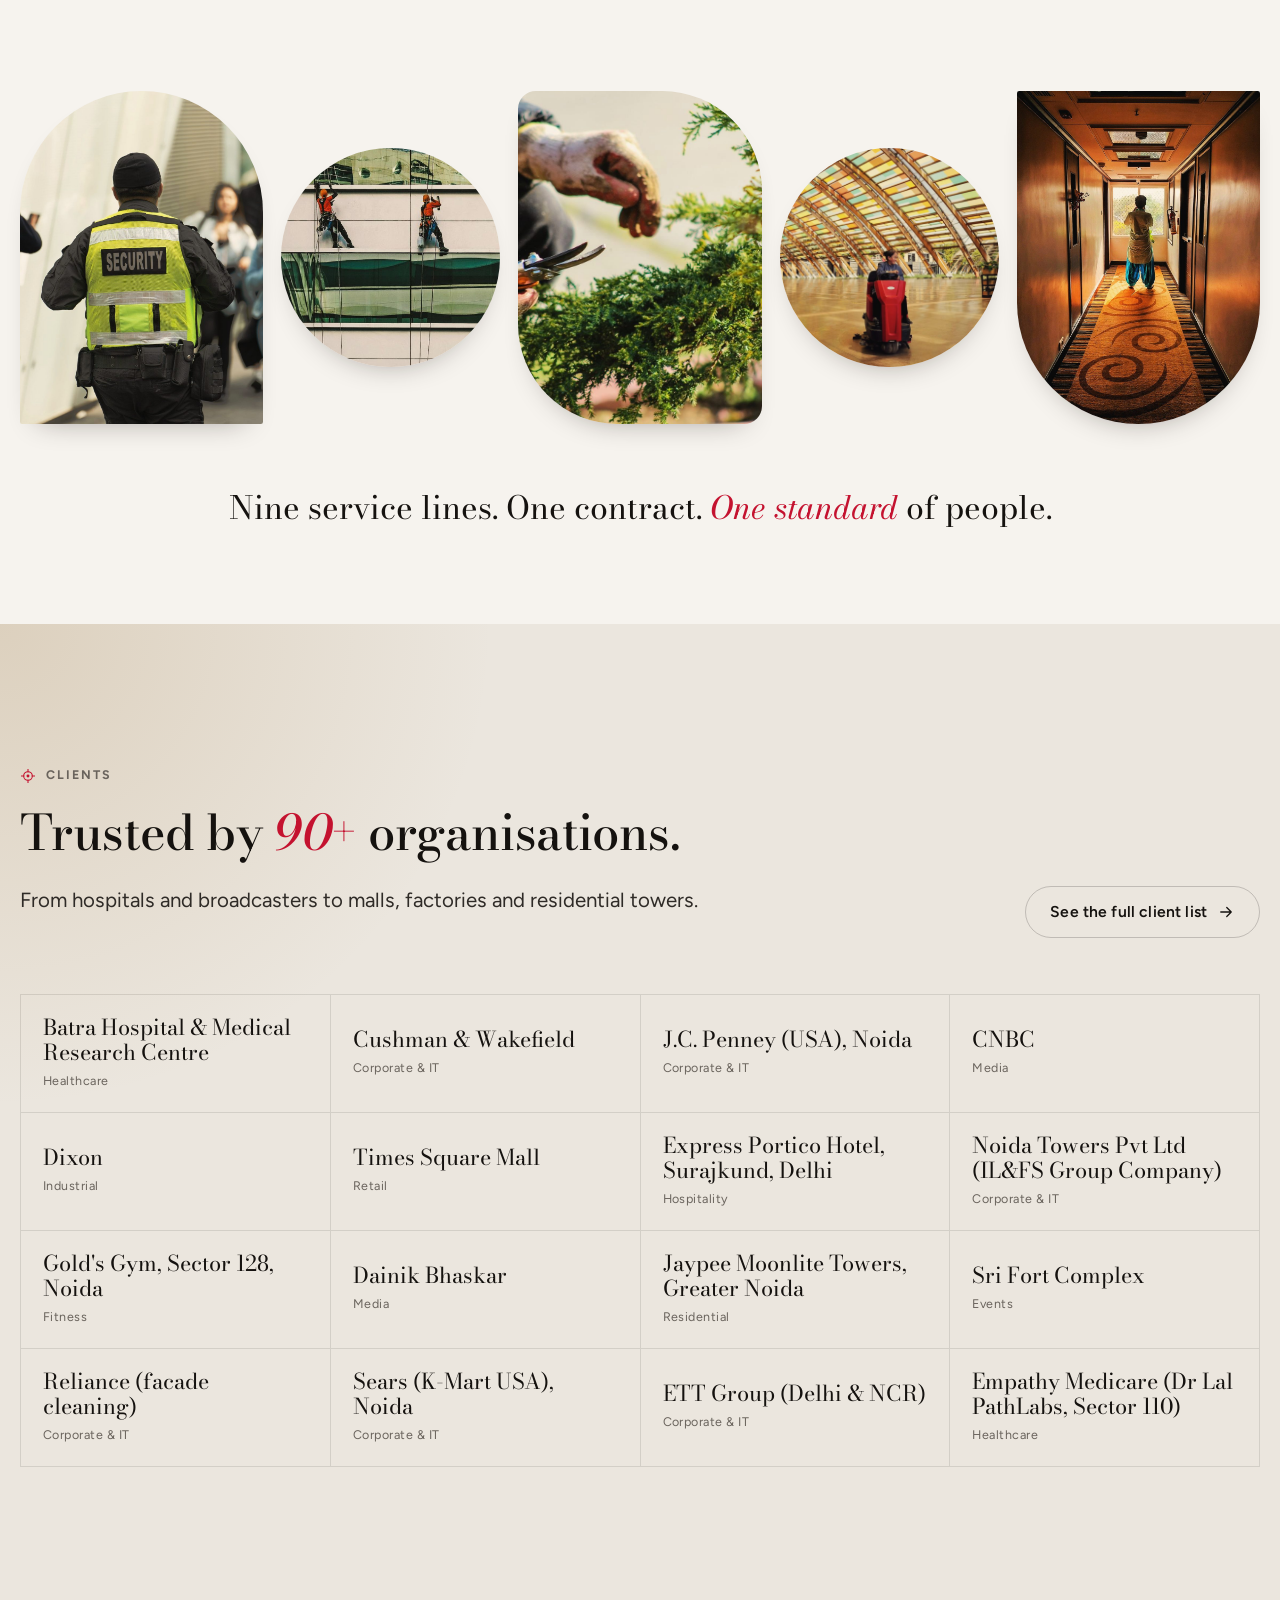
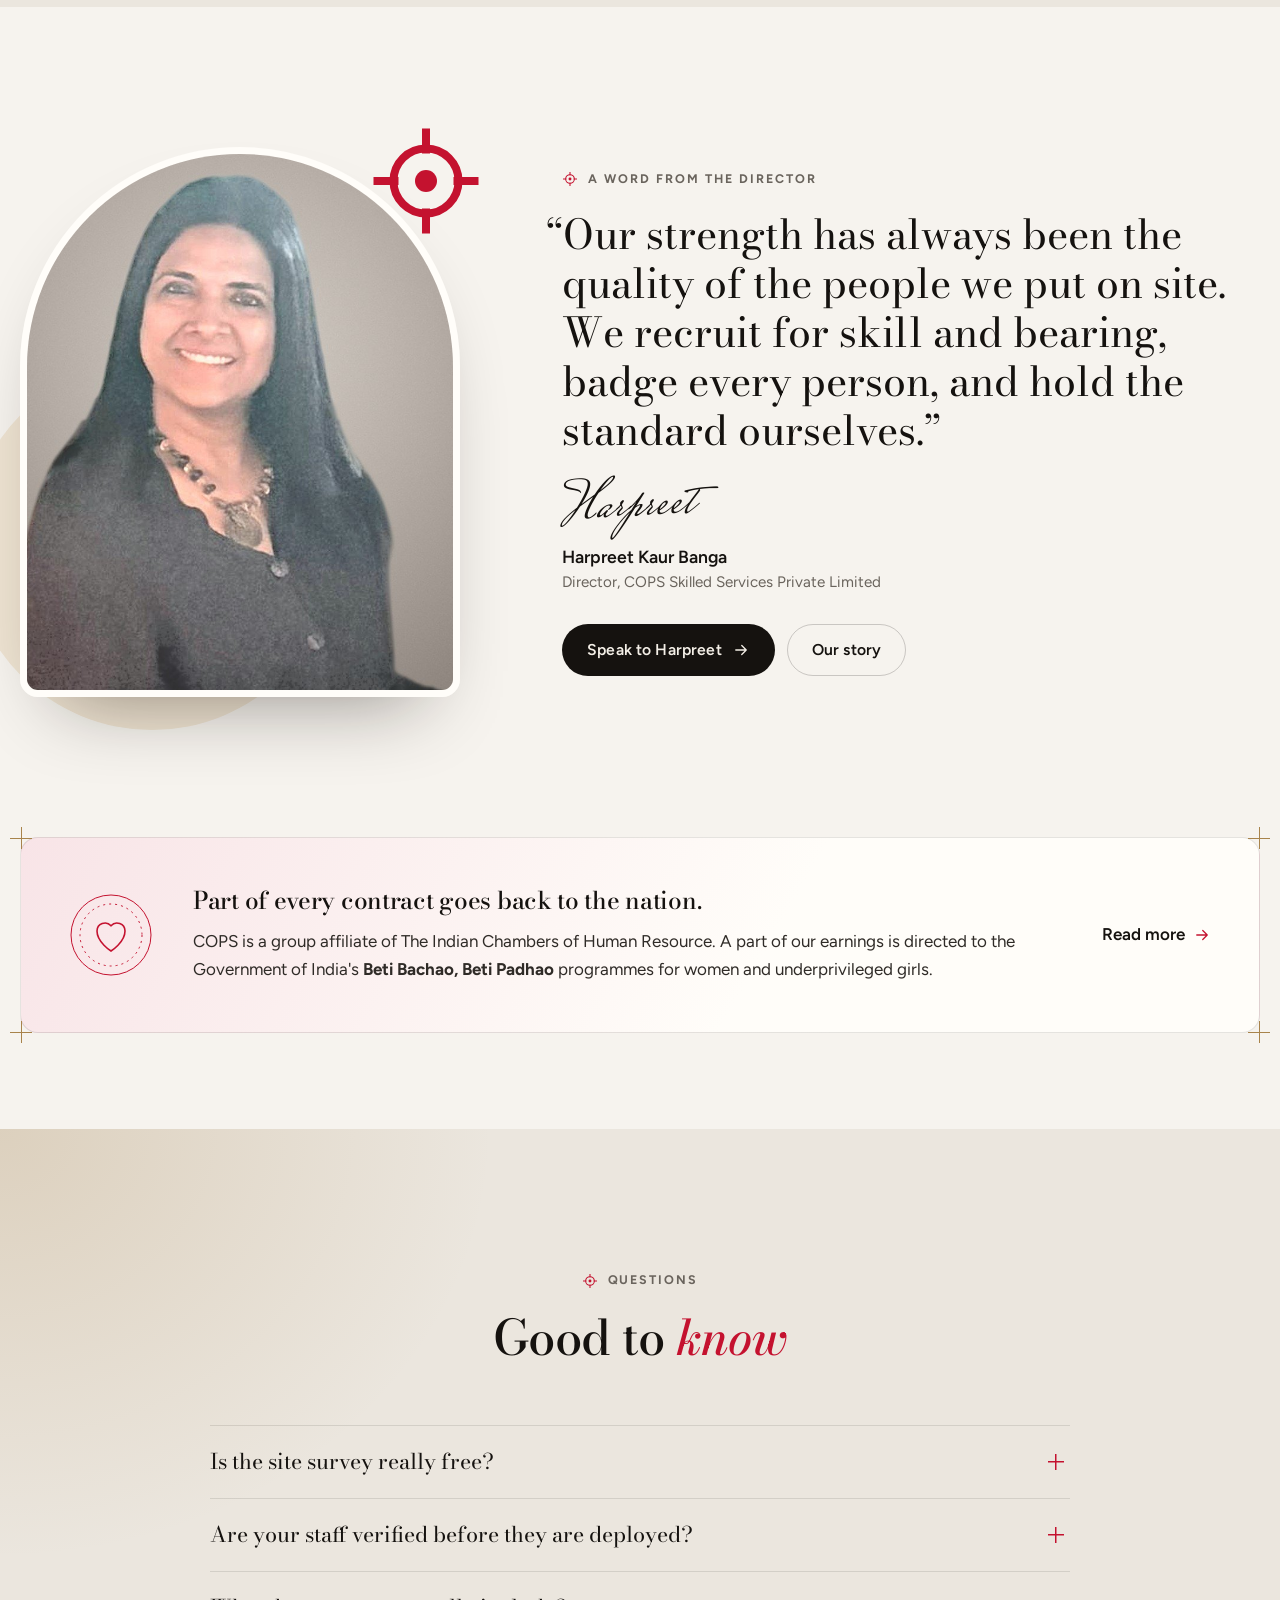
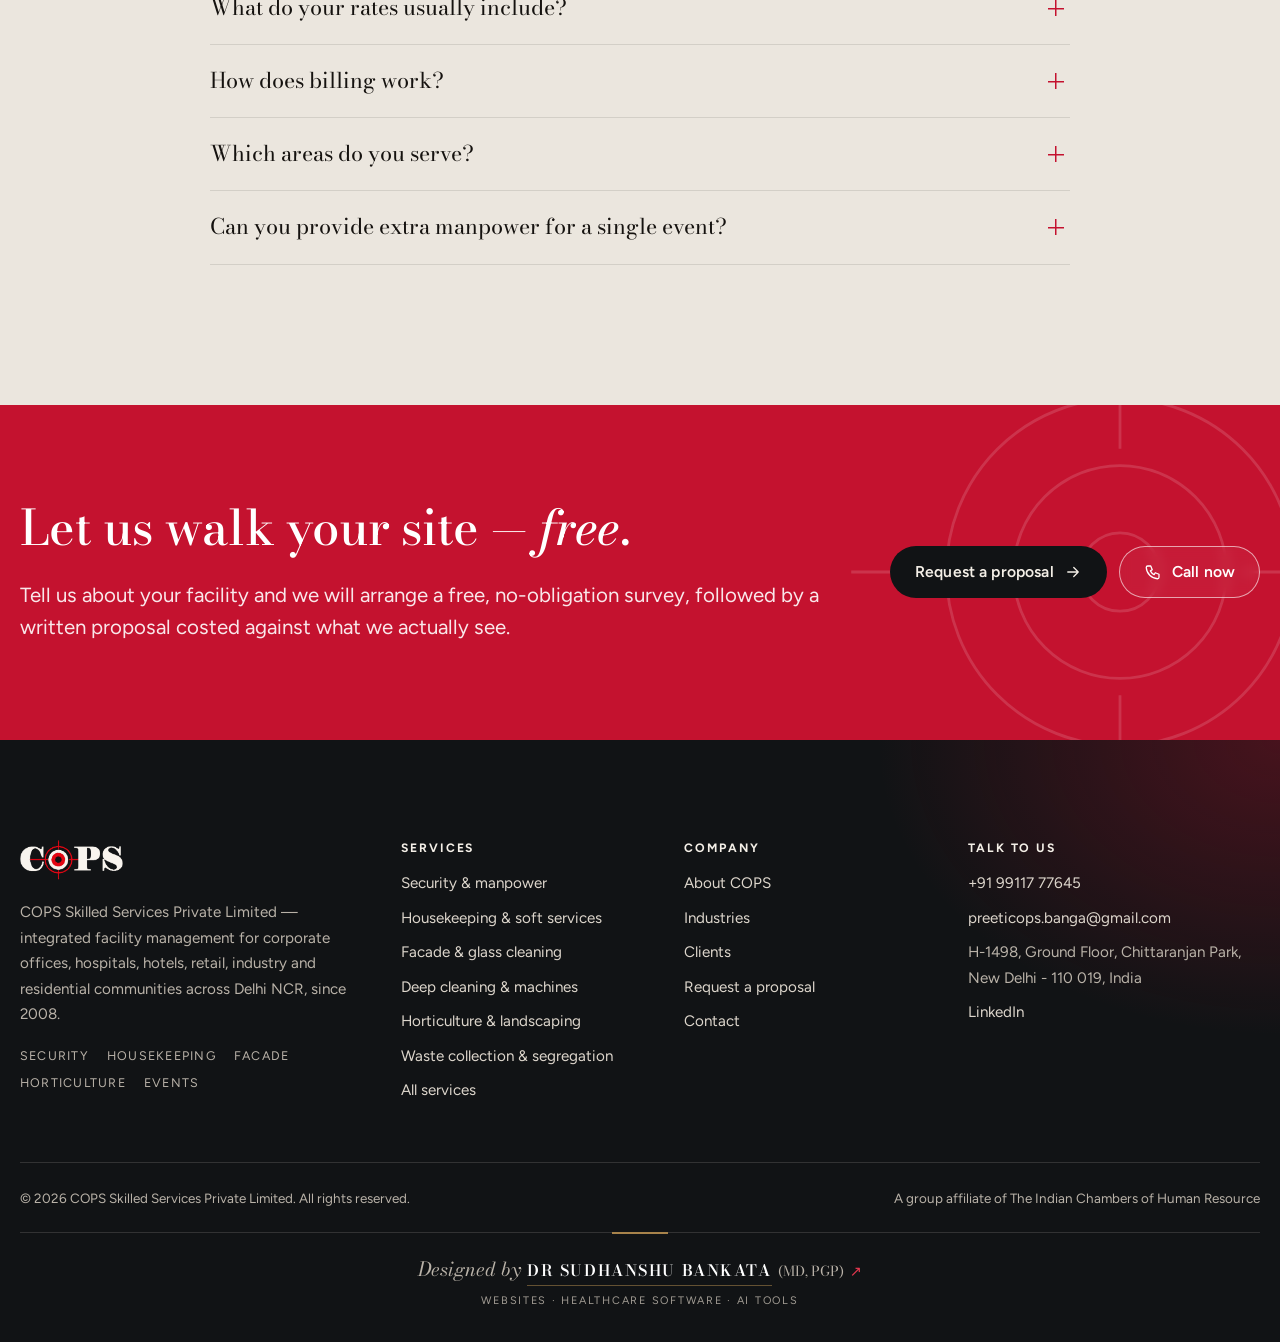
==== commit d4383931: "Add Designed by Dr Sudhanshu Bankata footer credit linking to lexmedix.in/services Co-Authored-By: C" ====
--- a/index.html
+++ b/index.html
@@ -21,7 +21,7 @@
   <link rel="preload" href="assets/fonts/bodoni-moda.woff2" as="font" type="font/woff2" crossorigin>
   <link rel="preload" href="assets/fonts/figtree.woff2" as="font" type="font/woff2" crossorigin>
   <link rel="preload" href="assets/fonts/signature.woff2" as="font" type="font/woff2" crossorigin>
-  <link rel="stylesheet" href="assets/css/site.css?v=3">
+  <link rel="stylesheet" href="assets/css/site.css?v=2a2dae2a">
   <link rel="preload" href="assets/img/harpreet.jpg" as="image">
   <script type="application/ld+json">{"@context": "https://schema.org", "@type": "LocalBusiness", "name": "COPS Skilled Services Private Limited", "alternateName": "COPS", "url": "https://drbankata.github.io/cops-skill/", "image": "https://drbankata.github.io/cops-skill/assets/img/og-image.jpg", "telephone": "+91 99117 77645", "email": "preeticops.banga@gmail.com", "description": "Integrated facility management — security, housekeeping, facade cleaning, horticulture, pantry and event manpower — across Delhi NCR.", "foundingDate": "2008", "areaServed": "Delhi NCR", "address": {"@type": "PostalAddress", "streetAddress": "H-1498, Ground Floor, Chittaranjan Park", "addressLocality": "New Delhi", "postalCode": "110019", "addressCountry": "IN"}}</script>
 </head>
@@ -309,7 +309,8 @@
       </ul></div>
     </div>
     <div class="fbase"><span>© <span data-year>2026</span> COPS Skilled Services Private Limited. All rights reserved.</span><span>A group affiliate of The Indian Chambers of Human Resource</span></div>
-  </div>
+  <div class="made-by"><a class="mb" href="https://lexmedix.in/services/" target="_blank" rel="noopener" aria-label="Designed by Dr Sudhanshu Bankata (MD, PGP). Website, software and AI services at Lexmedix. Opens in a new tab"><span class="mb-main"><span class="mb-pre">Designed by</span> <span class="mb-name">Dr Sudhanshu Bankata</span> <span class="mb-cred">(MD, PGP)</span><span class="mb-arrow" aria-hidden="true">&#8599;</span></span><span class="mb-sub" aria-hidden="true">Websites &middot; Healthcare software &middot; AI tools</span></a></div>
+</div>
 </footer>
 <a class="wa" data-show="whatsapp" href="#" hidden aria-label="Chat with COPS on WhatsApp"><svg viewBox="0 0 24 24" fill="currentColor" aria-hidden="true"><path d="M12 2a10 10 0 0 0-8.6 15.1L2 22l5-1.3A10 10 0 1 0 12 2zm5.3 14.1c-.2.6-1.3 1.2-1.8 1.2-.5.1-1 .2-3.3-.7-2.8-1.1-4.6-4-4.7-4.2-.1-.2-1.1-1.5-1.1-2.9s.7-2.1 1-2.4c.3-.3.6-.3.8-.3h.6c.2 0 .4 0 .6.5l.9 2.1c.1.2.1.4 0 .6l-.4.6-.4.5c-.1.2-.3.3-.1.6.2.3.8 1.3 1.7 2.1 1.2 1 2.1 1.3 2.4 1.5.3.1.5.1.7-.1l1-1.2c.2-.3.4-.2.7-.1l2 1c.3.1.5.2.5.3.1.2.1.7-.1 1.3z"/></svg></a>
 <button class="to-top" type="button" aria-label="Back to top"><svg class="i" viewBox="0 0 24 24" fill="none" stroke="currentColor" stroke-width="1.7" stroke-linecap="round" stroke-linejoin="round" aria-hidden="true"><path d="M12 19V5M6 11l6-6 6 6"/></svg></button>
--- a/assets/css/site.css
+++ b/assets/css/site.css
@@ -268,9 +268,9 @@
 .steps p{font-size:.96rem;color:var(--muted);margin:0}
 
 /* ---------- client wall ---------- */
-.wall{display:grid;grid-template-columns:repeat(2,1fr);border-top:1px solid var(--line);border-left:1px solid var(--line)}
-@media (min-width:700px){.wall{grid-template-columns:repeat(3,1fr)}}
-@media (min-width:1100px){.wall{grid-template-columns:repeat(4,1fr)}}
+.wall{display:grid;grid-template-columns:repeat(2,minmax(0,1fr));border-top:1px solid var(--line);border-left:1px solid var(--line)}
+@media (min-width:700px){.wall{grid-template-columns:repeat(3,minmax(0,1fr))}}
+@media (min-width:1100px){.wall{grid-template-columns:repeat(4,minmax(0,1fr))}}
 .wall li{list-style:none;display:flex;flex-direction:column;justify-content:center;min-height:116px;padding:20px 22px;border-right:1px solid var(--line);border-bottom:1px solid var(--line);transition:background .25s}
 .wall li:hover{background:var(--paper)}
 .wall b{font:400 clamp(1.15rem,1.7vw,1.45rem)/1.15 var(--display);color:var(--ink)}
@@ -336,7 +336,7 @@
 .add-btn[aria-pressed="true"]{background:var(--ink);color:var(--on-dark);border-color:var(--ink)}
 
 /* ---------- industries page ---------- */
-.irow{display:grid;gap:0;margin-bottom:24px;background:var(--paper);border:1px solid var(--line);border-radius:var(--r);overflow:hidden}
+.irow{display:grid;grid-template-columns:minmax(0,1fr);gap:0;margin-bottom:24px;background:var(--paper);border:1px solid var(--line);border-radius:var(--r);overflow:hidden}
 @media (min-width:900px){.irow{grid-template-columns:5fr 7fr}.irow:nth-child(even) .ph{order:2}}
 .irow .ph{position:relative;min-height:280px}
 .irow .ph img{position:absolute;inset:0;width:100%;height:100%;object-fit:cover}
@@ -688,3 +688,25 @@
   .lanes.run ul{flex-wrap:wrap!important;justify-content:center!important;width:min(var(--maxw),calc(100% - 32px))!important;margin-inline:auto!important;transform:none!important}
 }
 @media print{.site-header,.site-footer,.wa,.to-top,.vframe video{display:none}}
+/* narrow-screen safety: one-column grids must shrink to the screen, not widen to the longest item (see Bankata AI CLAUDE.md rule 12) */
+.wall li{min-width:0}.wall b,.wall small{overflow-wrap:anywhere}
+.irow>*{min-width:0;overflow-wrap:anywhere}
+
+/* ---------- Designer credit ("Designed by", footer) ---------- */
+.made-by { margin-top: 22px; padding-top: 20px; border-top: 1px solid var(--mb-line); display: flex; justify-content: center; text-align: center; min-width: 0; }
+.made-by .mb { display: inline-flex; flex-direction: column; align-items: center; gap: 6px; min-height: 44px; justify-content: center; max-width: 100%; color: var(--mb-text); text-decoration: none; overflow-wrap: anywhere; }
+.made-by .mb:hover { text-decoration: none; color: var(--mb-text); }
+.made-by .mb-main { display: inline-flex; flex-wrap: wrap; align-items: baseline; justify-content: center; gap: 0 .4em; min-width: 0; }
+.made-by .mb-pre { font-family: var(--mb-pre-font); font-style: var(--mb-pre-style, normal); font-size: var(--mb-pre-size, 1.1rem); color: var(--mb-muted); letter-spacing: var(--mb-pre-ls, 0); text-transform: var(--mb-pre-tt, none); }
+.made-by .mb-name { font-family: var(--mb-name-font); font-weight: var(--mb-name-weight, 600); font-size: var(--mb-name-size, 1.05rem); letter-spacing: var(--mb-name-ls, 0); text-transform: var(--mb-name-tt, none); color: var(--mb-name-color, var(--mb-text)); padding-bottom: 2px; border-bottom: 1px solid var(--mb-rest); background: linear-gradient(var(--mb-accent), var(--mb-accent)) 0 100% / 0 2px no-repeat; transition: background-size .35s ease; }
+.made-by .mb-cred { font-family: var(--mb-cred-font, var(--mb-name-font)); font-size: .86rem; color: var(--mb-muted); }
+.made-by .mb-arrow { font-family: system-ui, "Segoe UI Symbol", sans-serif; color: var(--mb-accent); display: inline-block; transition: transform .25s ease; font-size: .95em; }
+.made-by .mb-sub { font-family: var(--mb-sub-font); font-size: .68rem; letter-spacing: .16em; text-transform: uppercase; color: var(--mb-muted); opacity: .85; }
+.made-by .mb:hover .mb-name, .made-by .mb:focus-visible .mb-name { background-size: 100% 2px; }
+.made-by .mb:hover .mb-arrow, .made-by .mb:focus-visible .mb-arrow { transform: translate(3px, -3px); }
+.made-by .mb:focus-visible { outline: 2px solid var(--mb-accent); outline-offset: 4px; border-radius: 4px; }
+@media (prefers-reduced-motion: reduce) { .made-by .mb-name, .made-by .mb-arrow { transition: none; } }
+.made-by { --mb-line: var(--line-dark); --mb-text: var(--on-dark-soft); --mb-muted: var(--on-dark-muted); --mb-accent: var(--brass); --mb-rest: rgba(168,131,75,.55); --mb-pre-font: var(--display); --mb-pre-style: italic; --mb-pre-size: 1.2rem; --mb-name-font: var(--display); --mb-name-weight: 600; --mb-name-size: .98rem; --mb-name-ls: .1em; --mb-name-tt: uppercase; --mb-name-color: #fff; --mb-sub-font: var(--sans); }
+.made-by .mb-arrow { color: #e5384f; }
+.made-by { position: relative; }
+.made-by::before { content: ""; position: absolute; top: -1px; left: 50%; width: 56px; height: 2px; margin-left: -28px; background: var(--brass); }
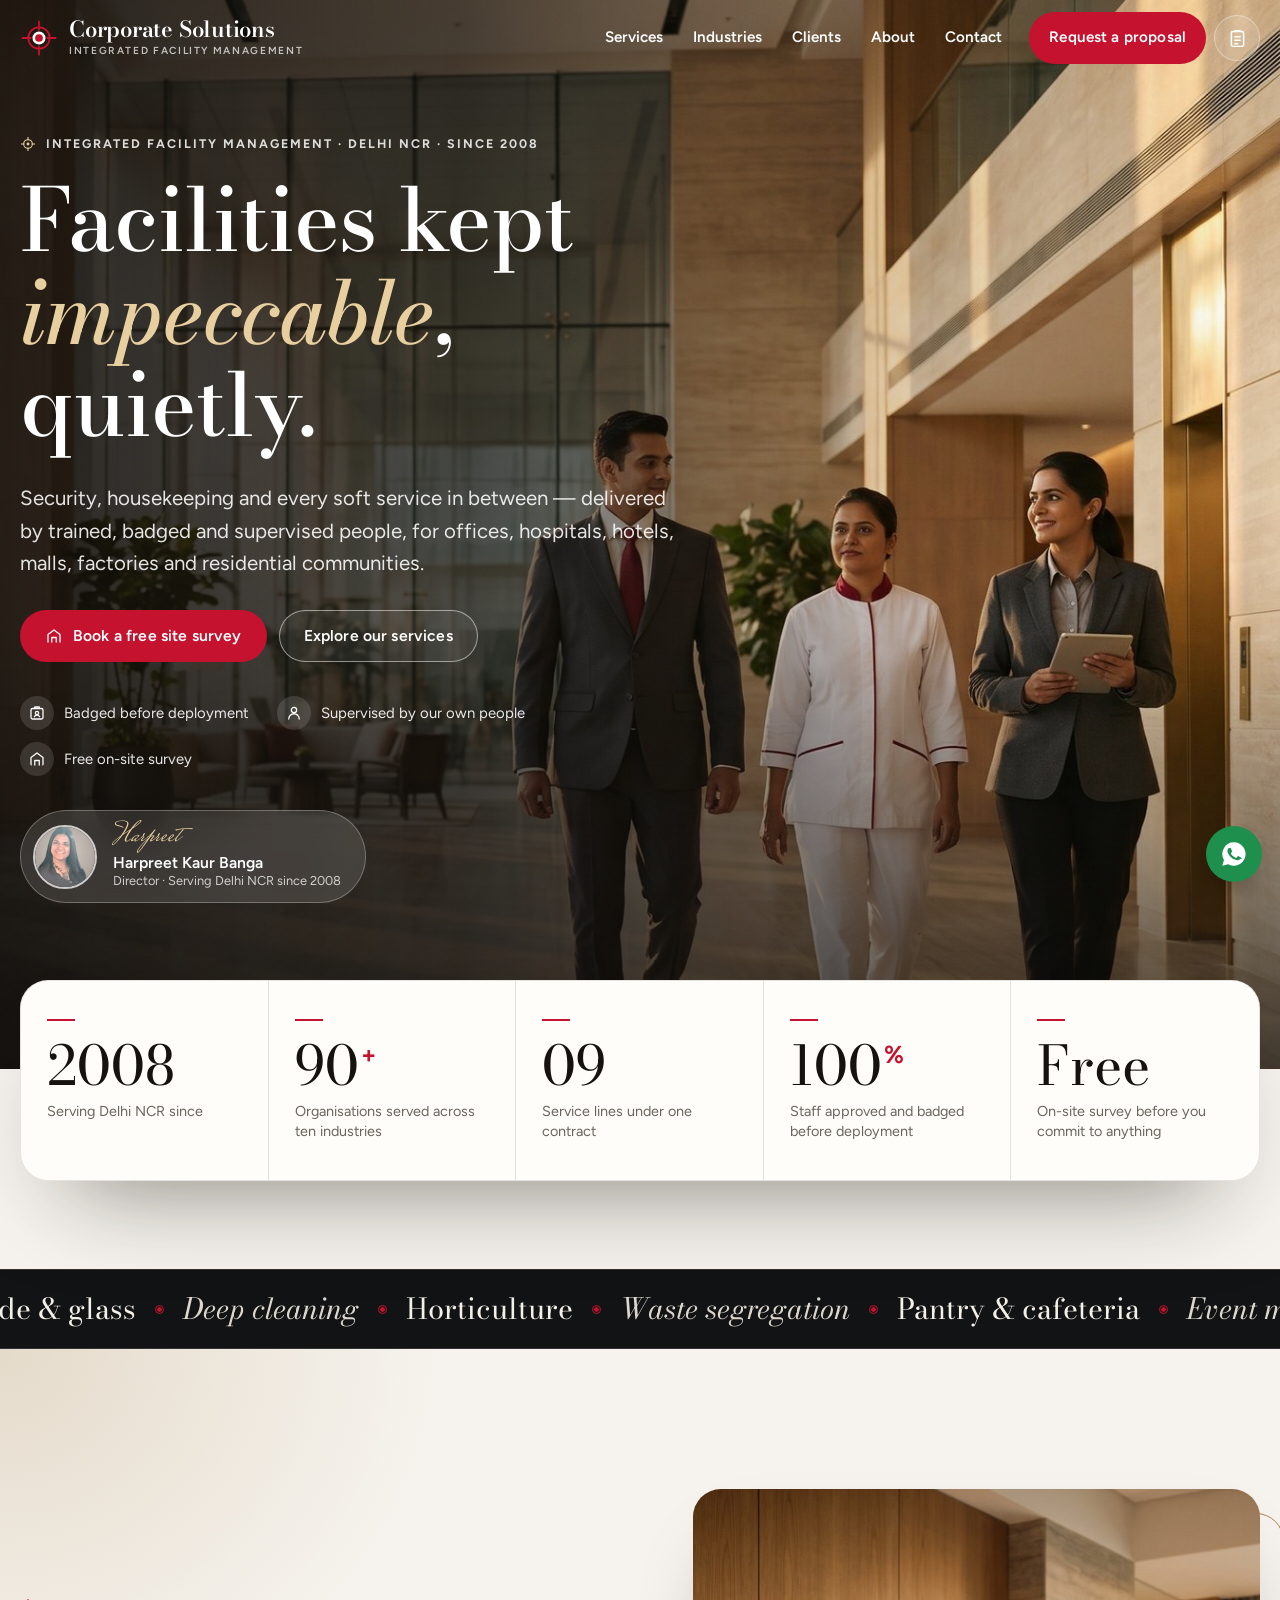
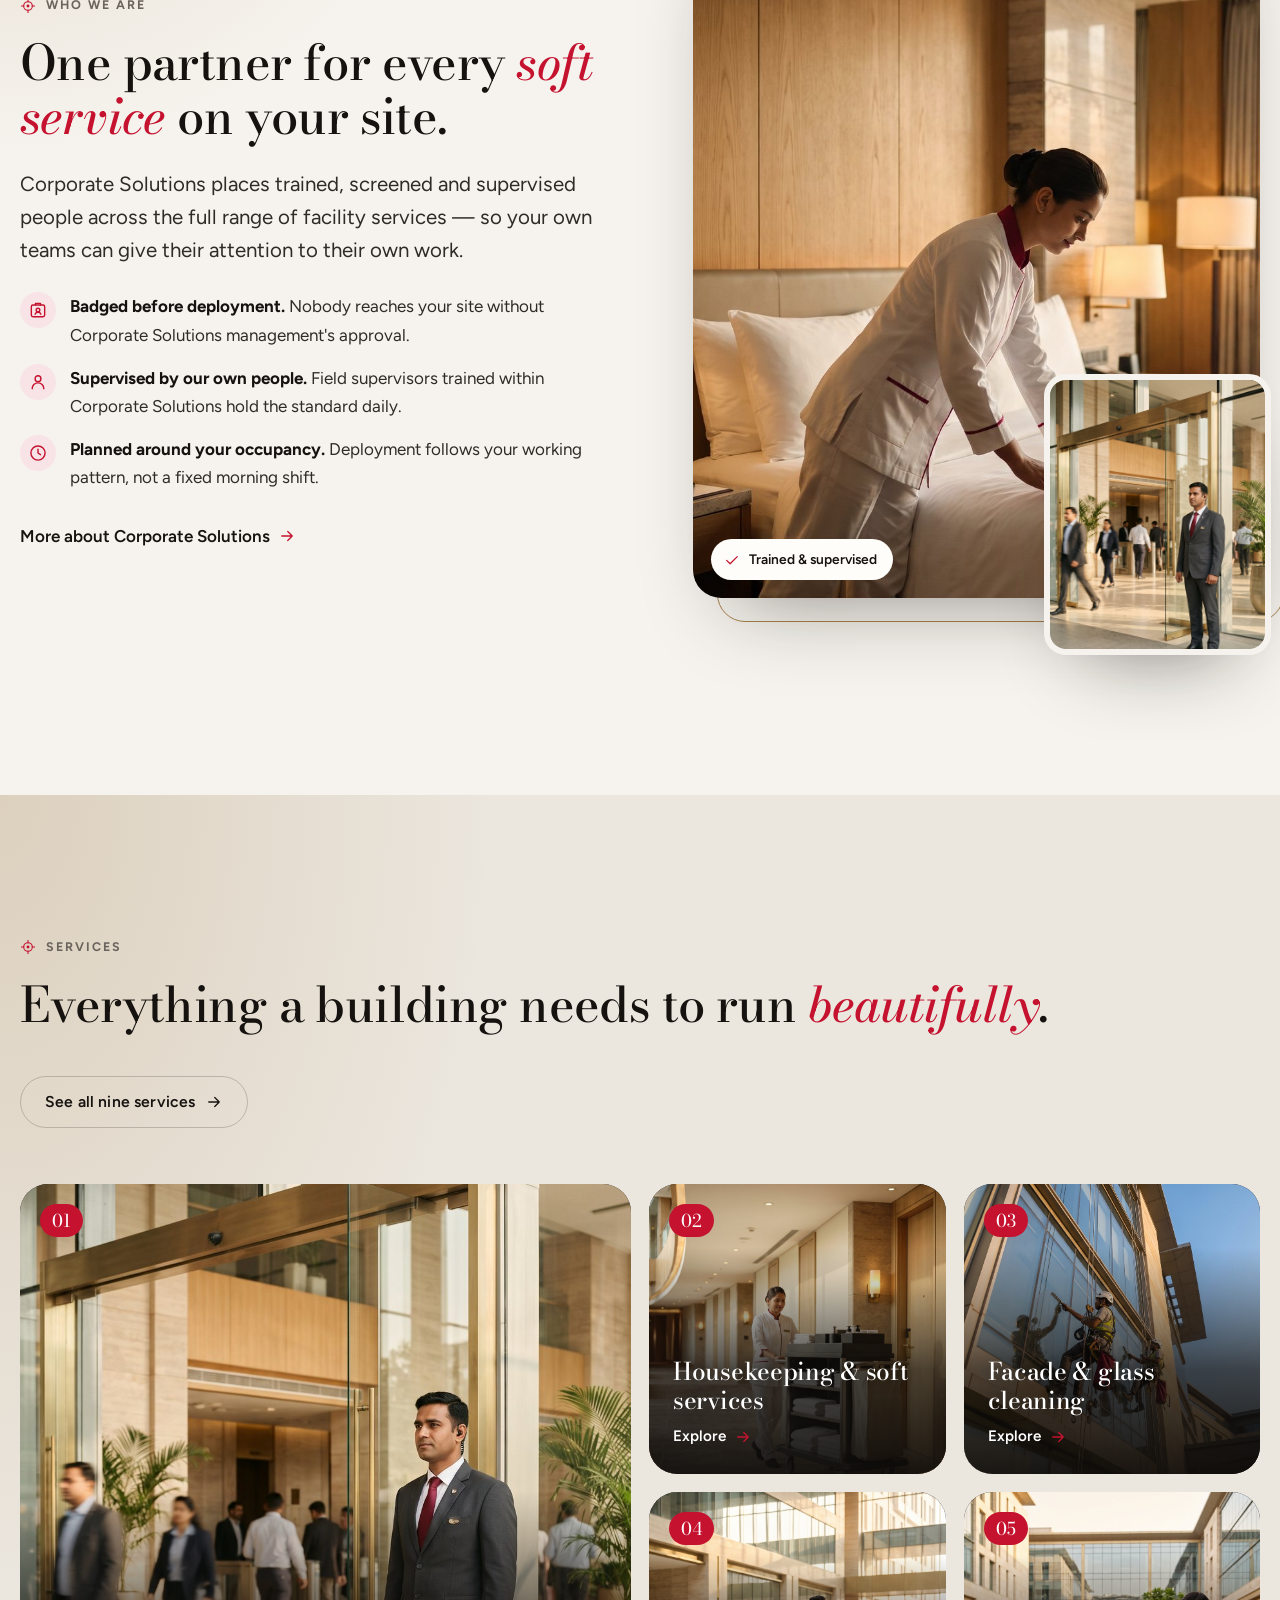
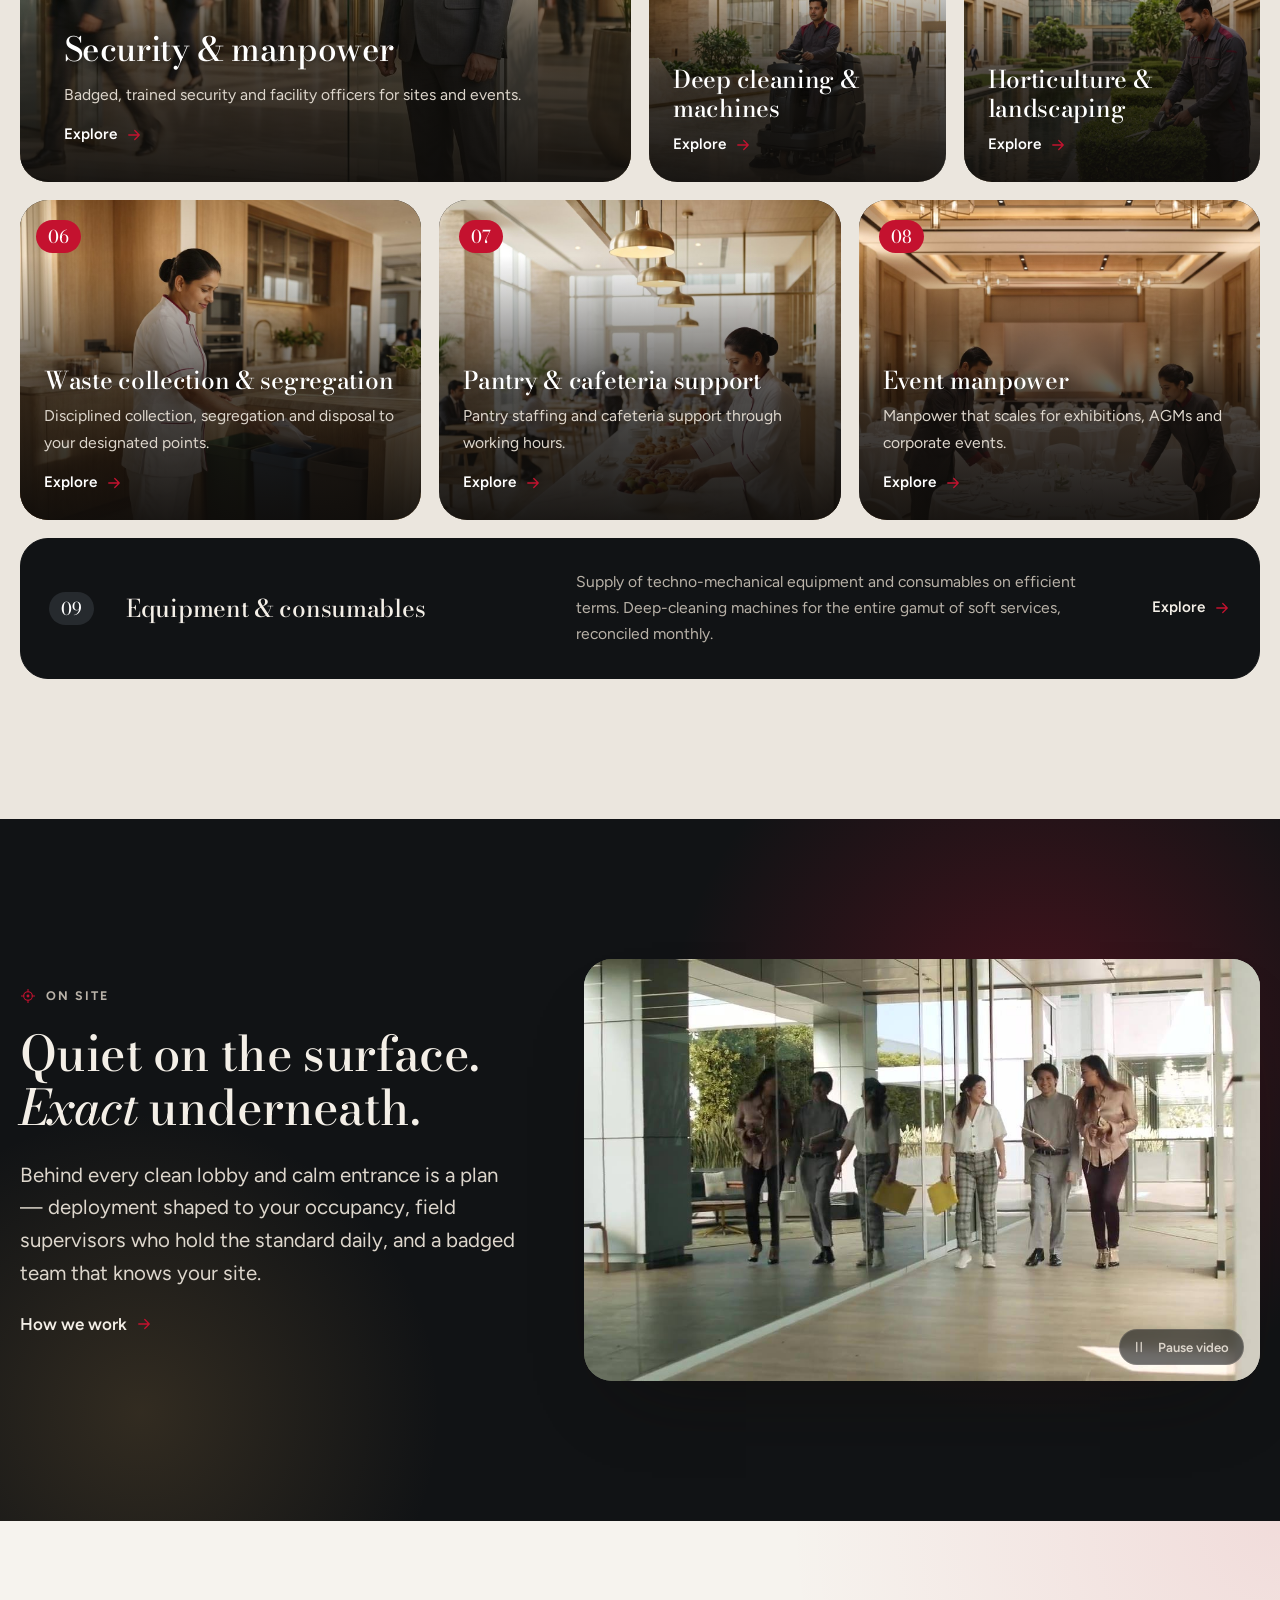
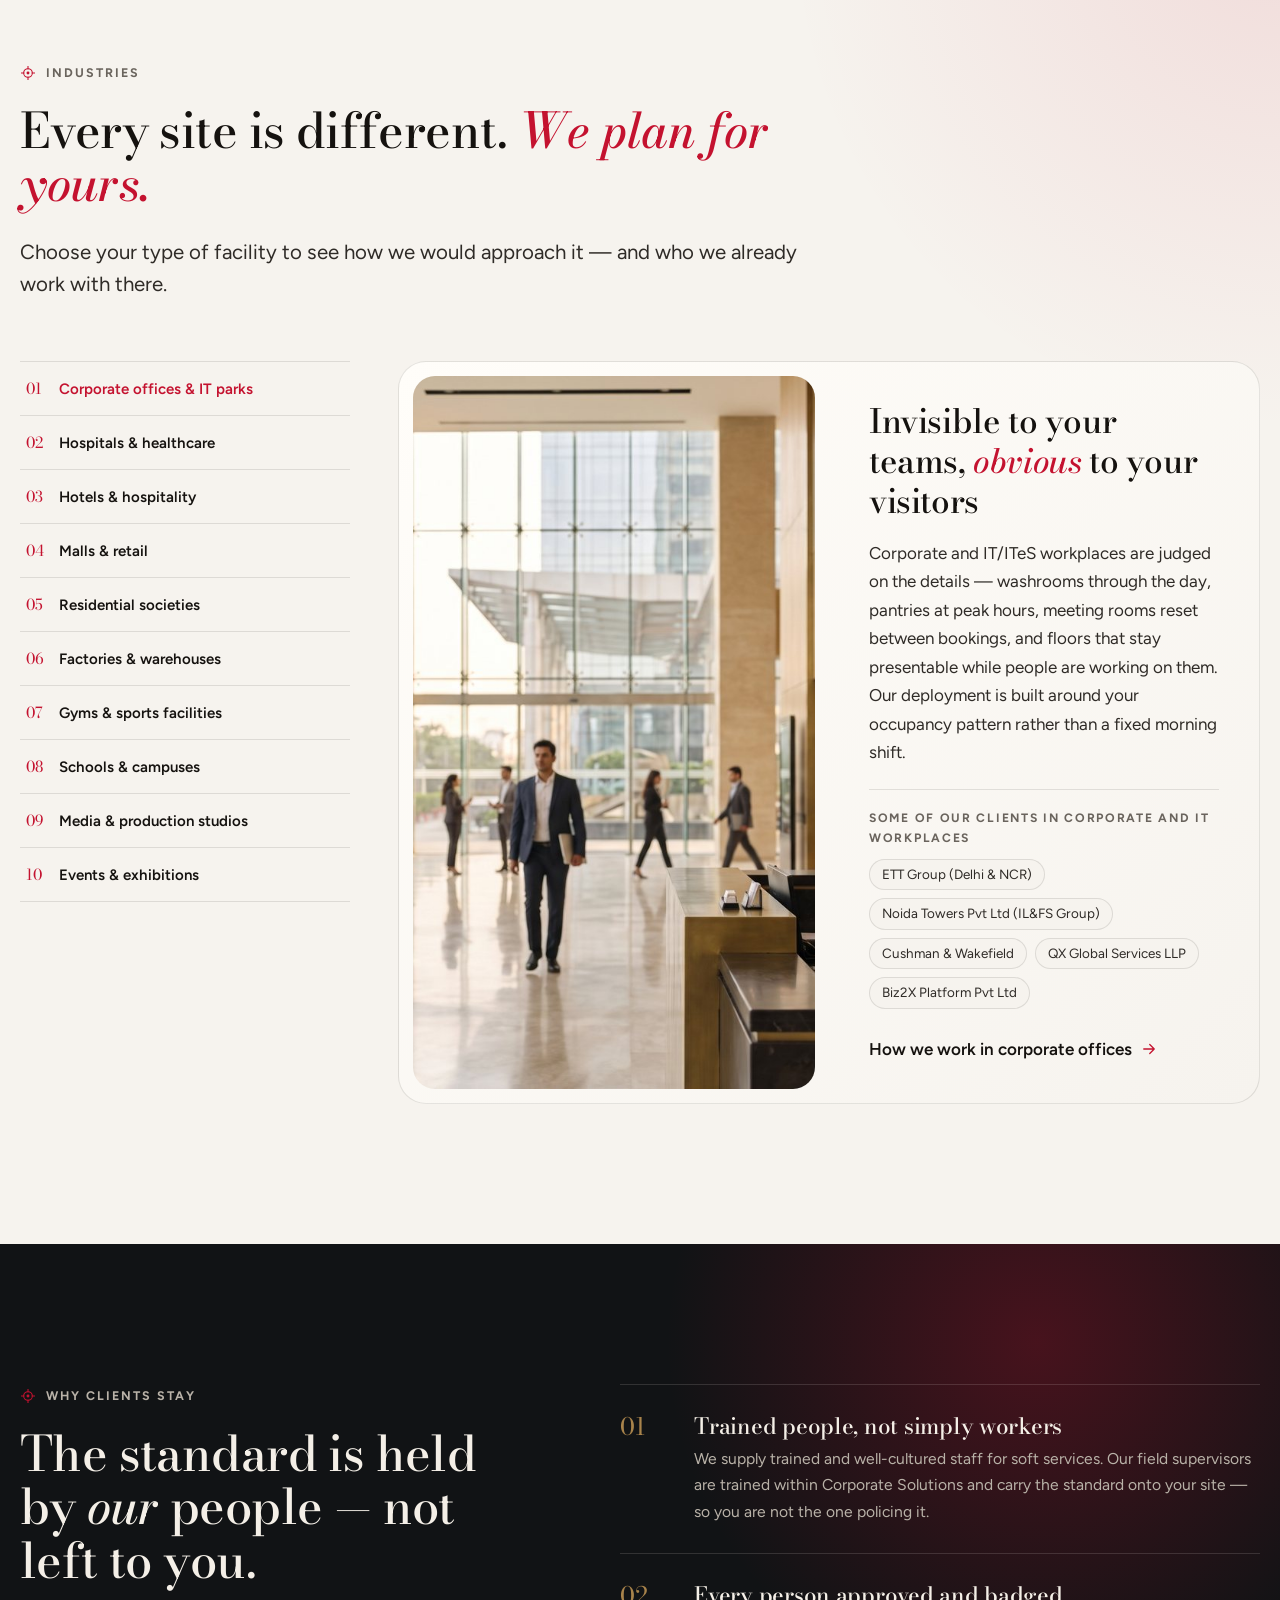
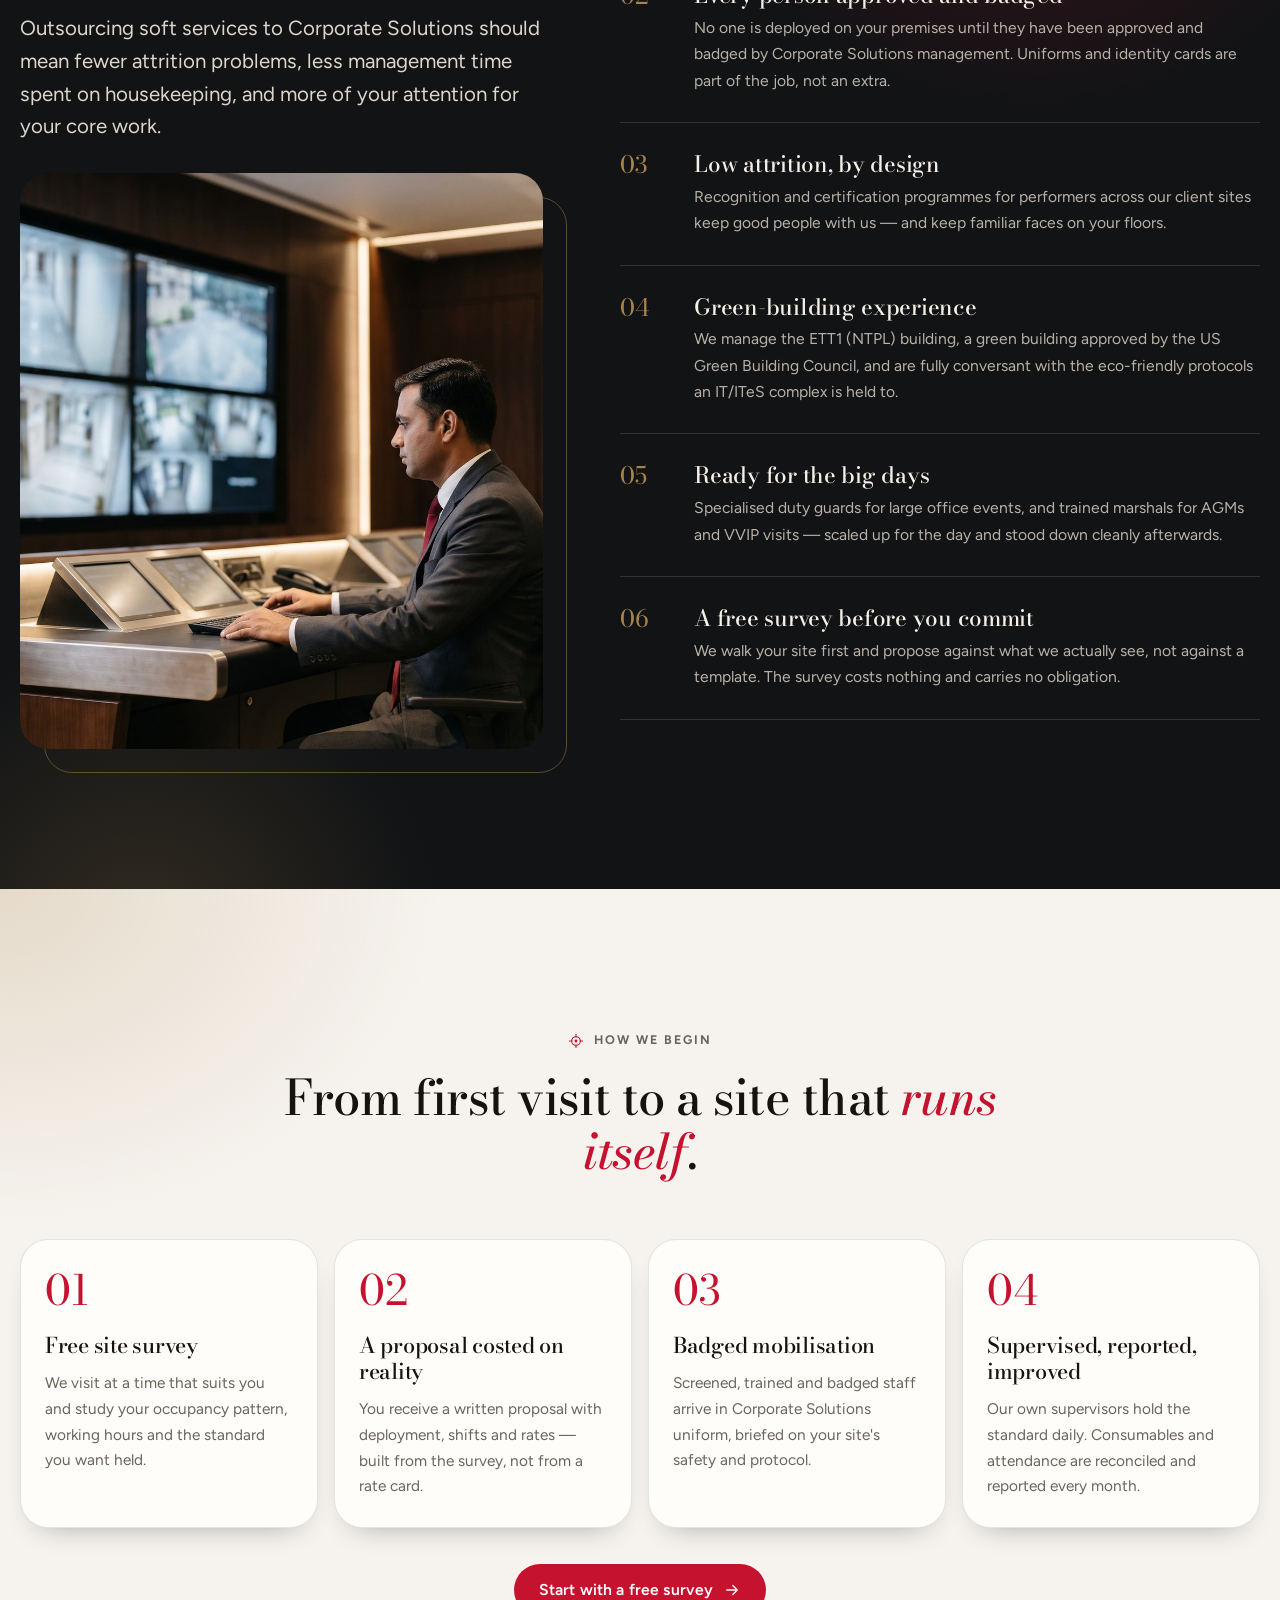
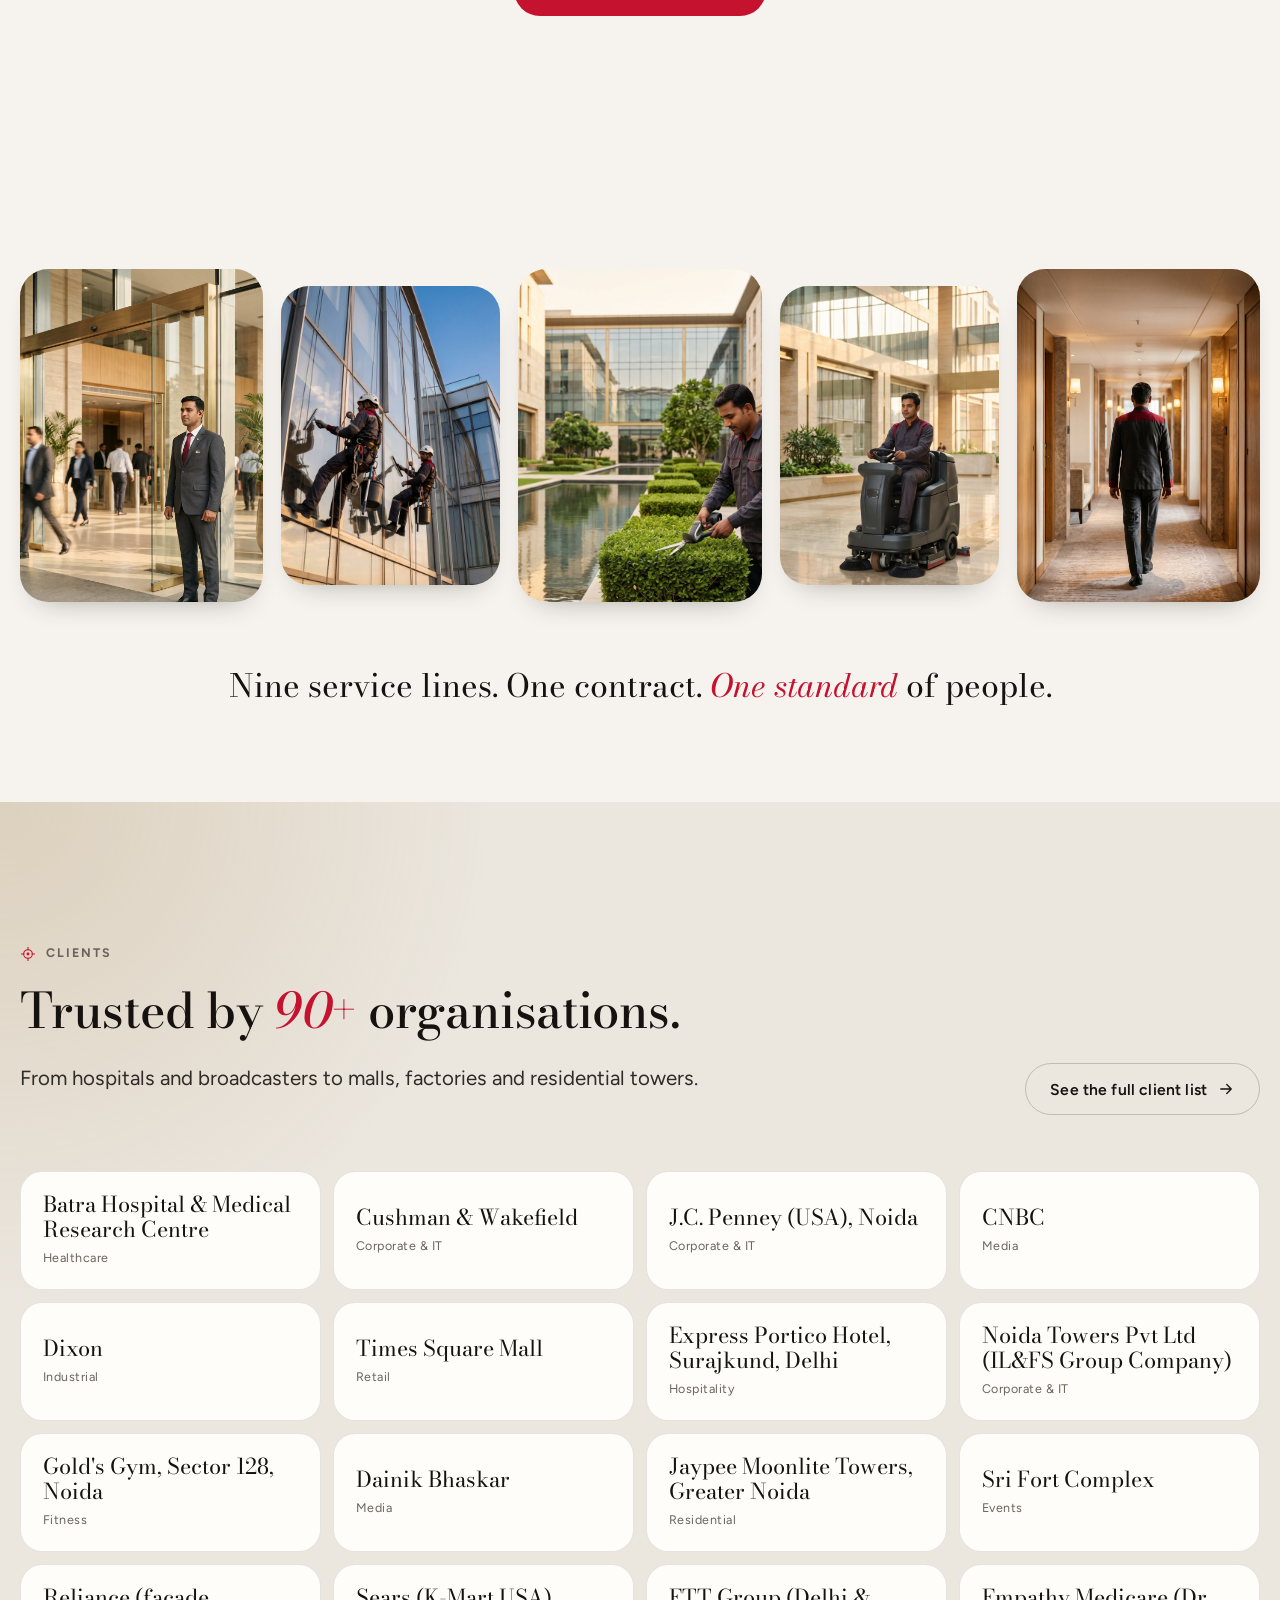
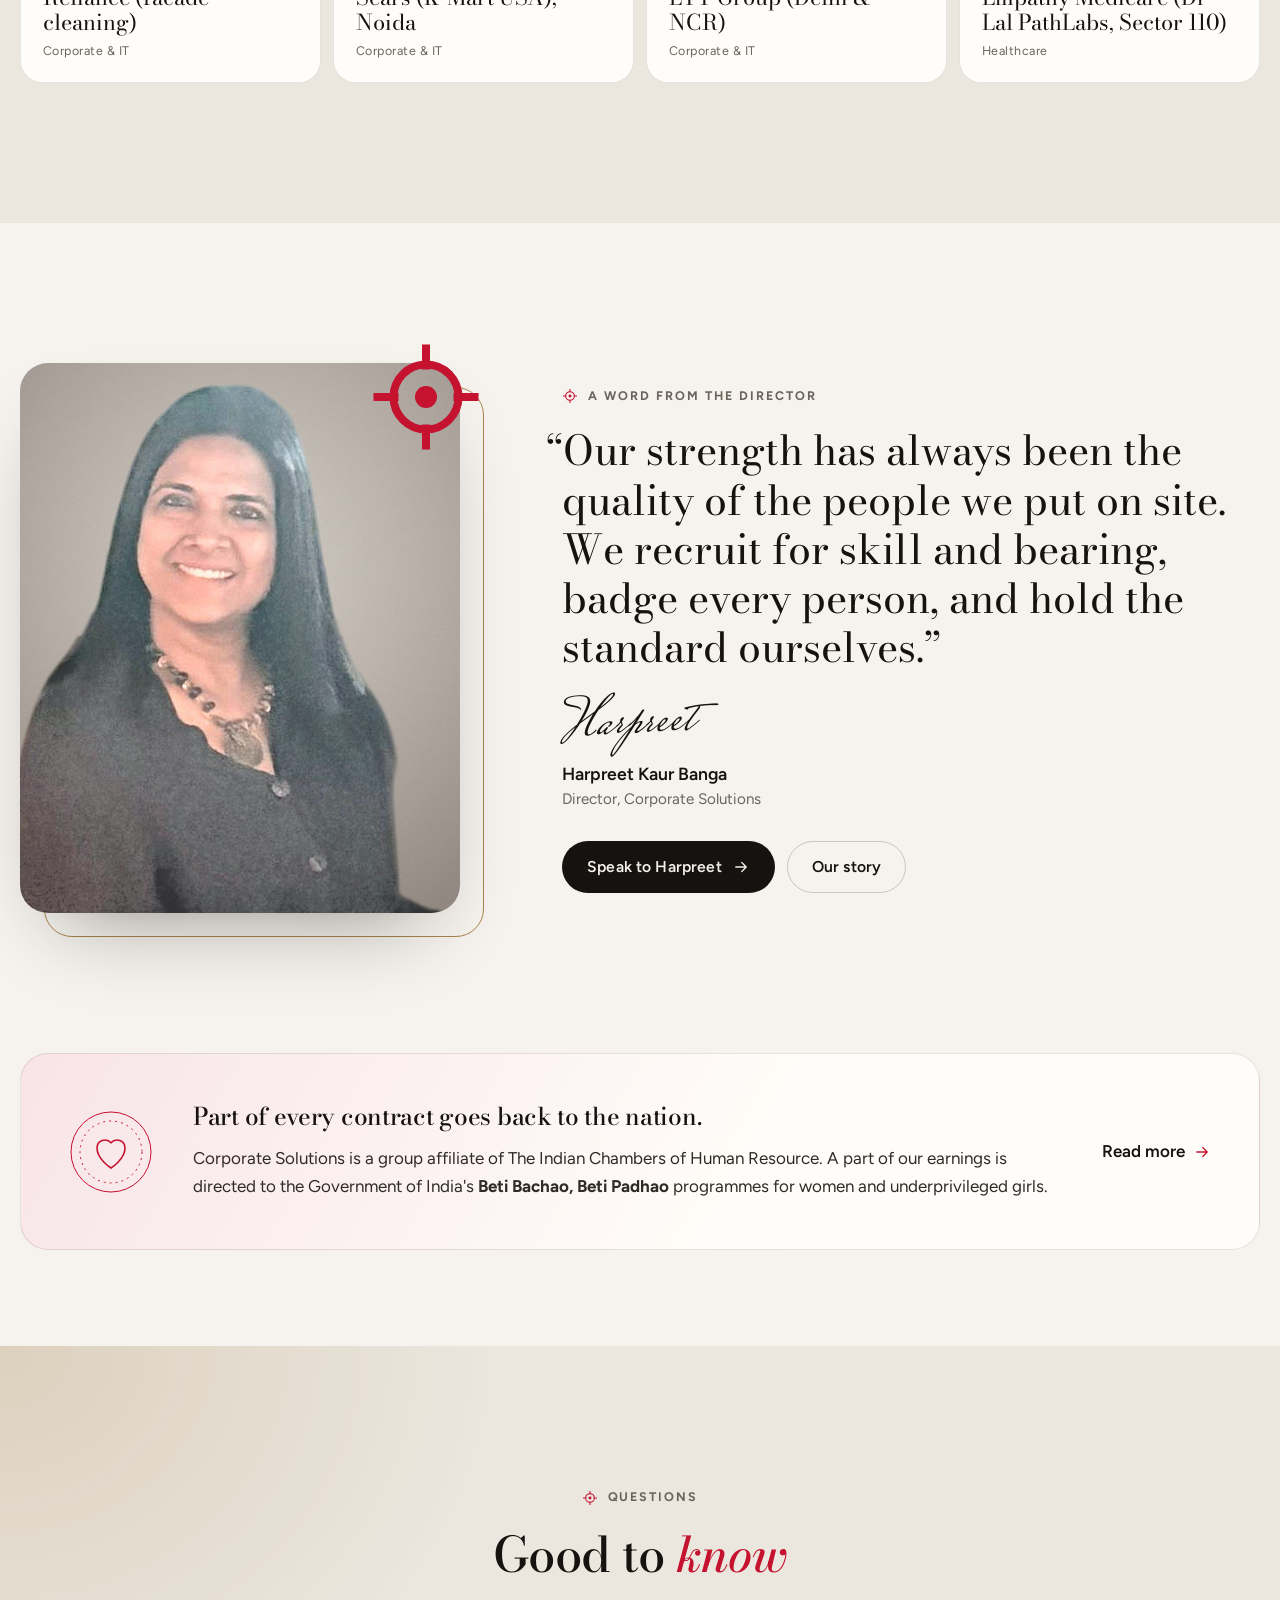
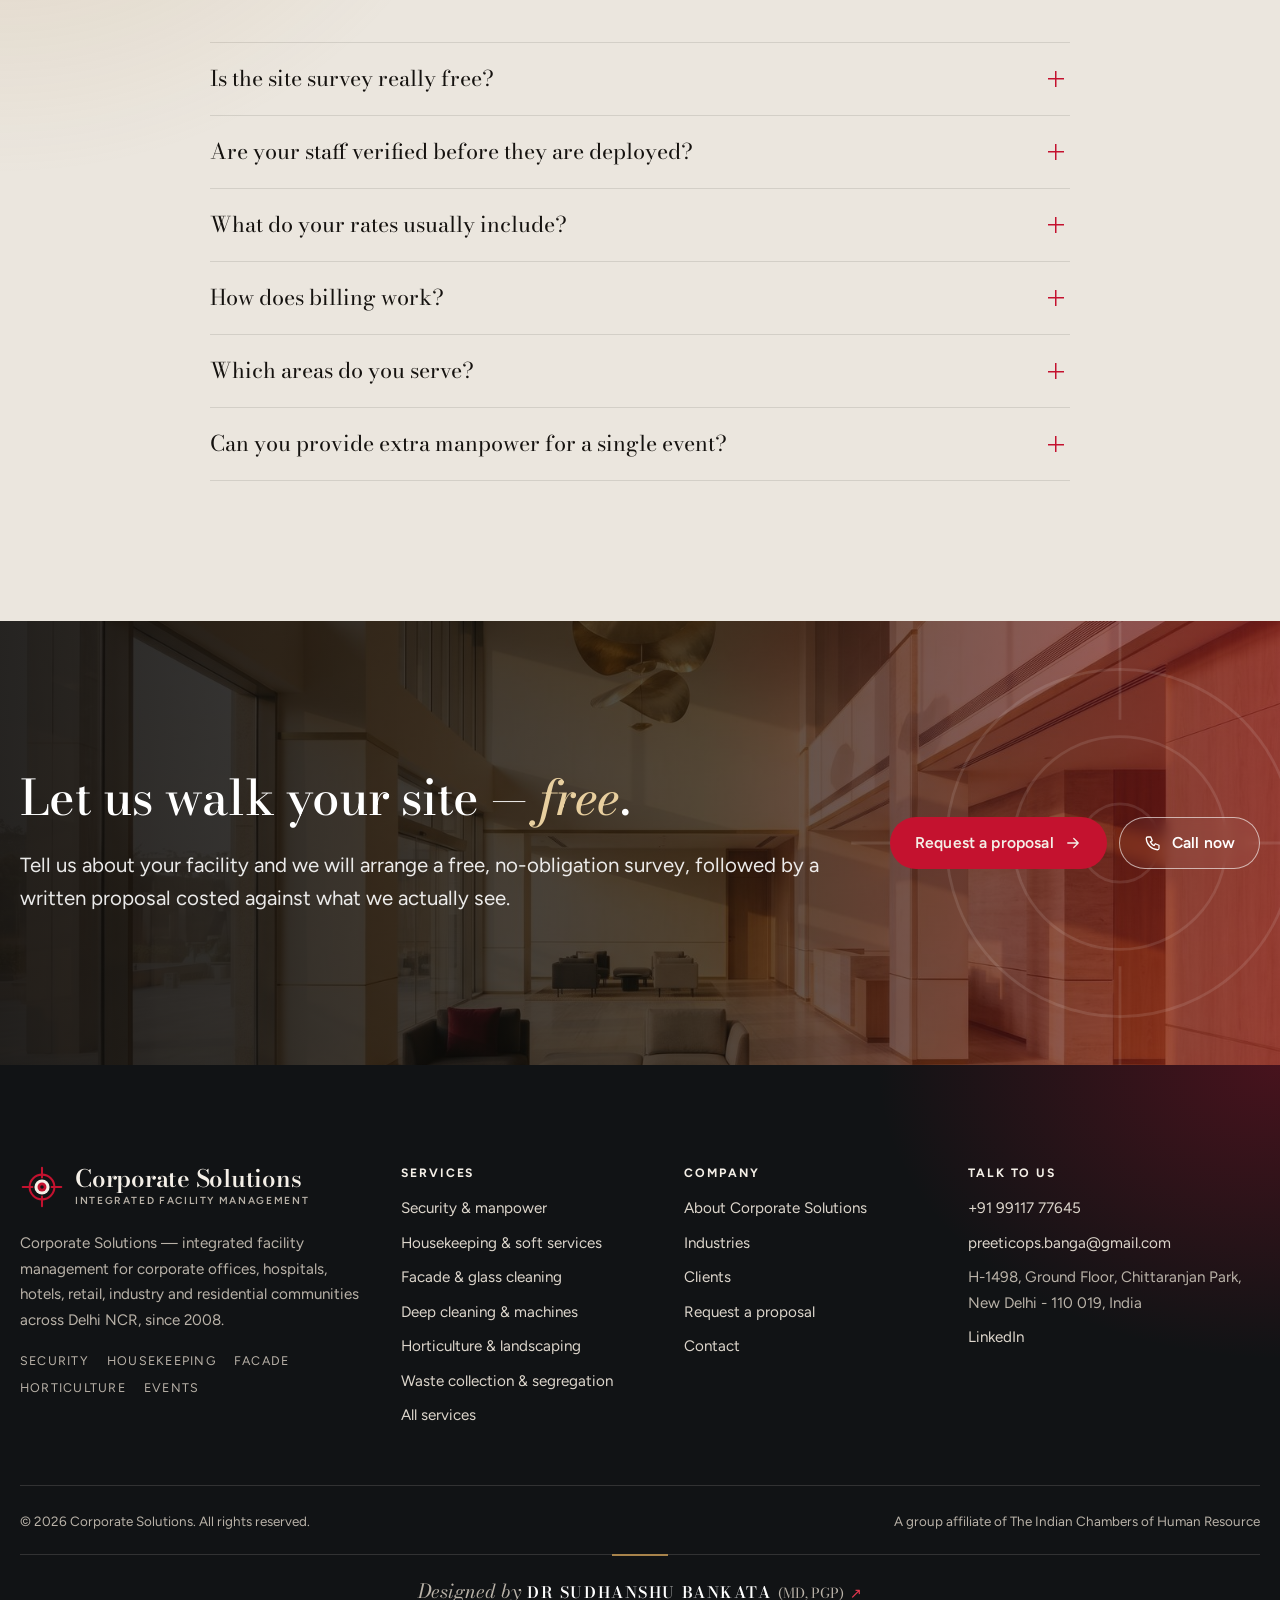
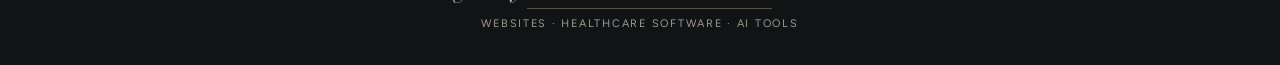
==== commit e0e0e802: "Corporate Solutions: rename, Gemini pictures, v3 premium redesign COPS Skilled Services renamed to C" ====
--- a/index.html
+++ b/index.html
@@ -3,14 +3,14 @@
 <head>
   <meta charset="utf-8">
   <meta name="viewport" content="width=device-width, initial-scale=1">
-  <title>COPS Skilled Services — Security, housekeeping &amp; integrated facility management in Delhi NCR</title>
+  <title>Corporate Solutions — Security, housekeeping &amp; integrated facility management in Delhi NCR</title>
   <meta name="description" content="Trained, badged and supervised security, housekeeping, facade cleaning, horticulture, pantry and event manpower for offices, hospitals, hotels, malls and residential communities across Delhi NCR — since 2008.">
   <meta name="theme-color" content="#f6f3ee">
   <meta property="og:type" content="website">
-  <meta property="og:site_name" content="COPS Skilled Services">
-  <meta property="og:title" content="COPS Skilled Services — Security, housekeeping &amp; integrated facility management in Delhi NCR">
+  <meta property="og:site_name" content="Corporate Solutions">
+  <meta property="og:title" content="Corporate Solutions — Security, housekeeping &amp; integrated facility management in Delhi NCR">
   <meta property="og:description" content="Trained, badged and supervised security, housekeeping, facade cleaning, horticulture, pantry and event manpower for offices, hospitals, hotels, malls and residential communities across Delhi NCR — since 2008.">
-  <meta property="og:image" content="https://drbankata.github.io/cops-skill/assets/img/og-image.jpg">
+  <meta property="og:image" content="https://drbankata.github.io/cops-skill/assets/img/og-image.jpg?v=dccefe23">
   <meta property="og:url" content="https://drbankata.github.io/cops-skill/">
   <meta property="og:locale" content="en_IN">
   <meta name="twitter:card" content="summary_large_image">
@@ -21,17 +21,17 @@
   <link rel="preload" href="assets/fonts/bodoni-moda.woff2" as="font" type="font/woff2" crossorigin>
   <link rel="preload" href="assets/fonts/figtree.woff2" as="font" type="font/woff2" crossorigin>
   <link rel="preload" href="assets/fonts/signature.woff2" as="font" type="font/woff2" crossorigin>
-  <link rel="stylesheet" href="assets/css/site.css?v=2a2dae2a">
-  <link rel="preload" href="assets/img/harpreet.jpg" as="image">
-  <script type="application/ld+json">{"@context": "https://schema.org", "@type": "LocalBusiness", "name": "COPS Skilled Services Private Limited", "alternateName": "COPS", "url": "https://drbankata.github.io/cops-skill/", "image": "https://drbankata.github.io/cops-skill/assets/img/og-image.jpg", "telephone": "+91 99117 77645", "email": "preeticops.banga@gmail.com", "description": "Integrated facility management — security, housekeeping, facade cleaning, horticulture, pantry and event manpower — across Delhi NCR.", "foundingDate": "2008", "areaServed": "Delhi NCR", "address": {"@type": "PostalAddress", "streetAddress": "H-1498, Ground Floor, Chittaranjan Park", "addressLocality": "New Delhi", "postalCode": "110019", "addressCountry": "IN"}}</script>
+  <link rel="stylesheet" href="assets/css/site.css?v=b300190a">
+  <link rel="preload" href="assets/img/x/hero.jpg" as="image">
+  <script type="application/ld+json">{"@context": "https://schema.org", "@type": "LocalBusiness", "name": "Corporate Solutions", "url": "https://drbankata.github.io/cops-skill/", "image": "https://drbankata.github.io/cops-skill/assets/img/og-image.jpg?v=dccefe23", "telephone": "+91 99117 77645", "email": "preeticops.banga@gmail.com", "description": "Integrated facility management — security, housekeeping, facade cleaning, horticulture, pantry and event manpower — across Delhi NCR.", "foundingDate": "2008", "areaServed": "Delhi NCR", "address": {"@type": "PostalAddress", "streetAddress": "H-1498, Ground Floor, Chittaranjan Park", "addressLocality": "New Delhi", "postalCode": "110019", "addressCountry": "IN"}}</script>
 </head>
-<body>
+<body class="home over-photo">
 <a class="skip" href="#main">Skip to content</a>
 <div class="progress" aria-hidden="true"></div>
 <!-- HEADER (same on every page; generated once, now edit each page) -->
 <header class="site-header">
   <div class="wrap bar">
-    <a class="brand" href="./" aria-label="COPS Skilled Services, home"><img src="assets/img/cops-logo.png" alt="COPS" width="681" height="265"><span><b>Skilled Services</b>Integrated facility management</span></a>
+    <a class="brand" href="./" aria-label="Corporate Solutions, home"><svg class="mark" viewBox="0 0 64 64" aria-hidden="true" focusable="false"><circle class="mk-r" cx="32" cy="32" r="18" fill="none" stroke-width="3"/><circle class="mk-i" cx="32" cy="32" r="11"/><circle class="mk-d" cx="32" cy="32" r="6.5"/><circle class="mk-c" cx="32" cy="32" r="2.6"/><path class="mk-r" d="M32 4v14M32 46v14M4 32h14M46 32h14" stroke-width="3" stroke-linecap="round"/></svg><span class="wm"><b>Corporate Solutions</b><small>Integrated facility management</small></span></a>
     <div class="tools">
       <nav class="nav" id="site-nav" aria-label="Main"><a href="services/">Services</a><a href="industries/">Industries</a><a href="clients/">Clients</a><a href="about/">About</a><a href="contact/">Contact</a><a class="btn btn-red" href="proposal/">Request a proposal</a></nav>
       <a class="icon-btn" href="proposal/" aria-label="Your proposal request"><svg class="i" viewBox="0 0 24 24" fill="none" stroke="currentColor" stroke-width="1.7" stroke-linecap="round" stroke-linejoin="round" aria-hidden="true"><rect x="5" y="4" width="14" height="17" rx="2"/><path d="M9 4V3h6v1M9 10h6M9 14h6M9 18h3"/></svg><span class="count" data-req-count data-n="0">0</span></a>
@@ -40,31 +40,25 @@
   </div>
 </header>
 <main id="main">
-<!-- HERO: the one showpiece. A composed collage (Harpreet's arched portrait on a red sun, three framed photos, her signature) with the COPS reticle drawing itself once. Placeholder photos until COPS supplies its own. -->
-<section class="hero2">
-  <div class="wrap hero2-grid">
+<!-- HERO (v3): full-bleed photograph, headline on the calm left side, the Director's card bottom right. -->
+<section class="hero3">
+  <div class="hero3-bg" aria-hidden="true"><img src="assets/img/x/hero.jpg" alt="" width="2000" height="1125" fetchpriority="high"></div>
+  <div class="wrap hero3-grid">
     <div class="copy">
       <p class="kicker"><svg class="ret" viewBox="0 0 24 24" fill="none" stroke="currentColor" stroke-width="1.6" aria-hidden="true"><circle cx="12" cy="12" r="6.5"/><circle cx="12" cy="12" r="2.2" fill="currentColor" stroke="none"/><path d="M12 1.5v5M12 17.5v5M1.5 12h5M17.5 12h5"/></svg> Integrated facility management · Delhi NCR · Since 2008</p>
       <h1>Facilities kept <em>impeccable</em>, quietly.</h1>
       <p class="lede">Security, housekeeping and every soft service in between — delivered by trained, badged and supervised people, for offices, hospitals, hotels, malls, factories and residential communities.</p>
       <div class="cta-row"><a class="btn btn-red" href="proposal/"><svg class="i" viewBox="0 0 24 24" fill="none" stroke="currentColor" stroke-width="1.7" stroke-linecap="round" stroke-linejoin="round" aria-hidden="true"><path d="M4 20V10l8-6 8 6v10"/><path d="M9 20v-6h6v6"/></svg> Book a free site survey</a><a class="btn btn-line" href="services/">Explore our services</a></div>
       <ul class="trust"><li><svg class="i" viewBox="0 0 24 24" fill="none" stroke="currentColor" stroke-width="1.7" stroke-linecap="round" stroke-linejoin="round" aria-hidden="true"><rect x="4" y="6" width="16" height="14" rx="2"/><path d="M9 6V4h6v2"/><circle cx="12" cy="12" r="2.2"/><path d="M8.5 17c.6-1.5 2-2.3 3.5-2.3s2.9.8 3.5 2.3"/></svg>Badged before deployment</li><li><svg class="i" viewBox="0 0 24 24" fill="none" stroke="currentColor" stroke-width="1.7" stroke-linecap="round" stroke-linejoin="round" aria-hidden="true"><circle cx="12" cy="8" r="3.5"/><path d="M5 20c0-3.9 3.1-7 7-7s7 3.1 7 7"/></svg>Supervised by our own people</li><li><svg class="i" viewBox="0 0 24 24" fill="none" stroke="currentColor" stroke-width="1.7" stroke-linecap="round" stroke-linejoin="round" aria-hidden="true"><path d="M4 20V10l8-6 8 6v10"/><path d="M9 20v-6h6v6"/></svg>Free on-site survey</li></ul>
-    </div>
-    <div class="collage">
-      <span class="sun" aria-hidden="true"></span>
-      <svg class="ret-draw" viewBox="0 0 400 400" aria-hidden="true"><g class="spin"><circle class="r1" cx="200" cy="200" r="196" stroke-dasharray="3 9"/></g><circle class="r2" cx="200" cy="200" r="168"/><path d="M200 0v22M200 378v22M0 200h22M378 200h22"/></svg>
-      <figure class="arch"><img src="assets/img/harpreet.jpg" alt="Harpreet Kaur Banga, Director, COPS Skilled Services" width="720" height="900" fetchpriority="high"></figure>
-      <figure class="orb o1"><img src="assets/img/x/crew.jpg" alt="" width="800" height="800"></figure>
-      <figure class="card-t"><img src="assets/img/x/housekeeper.jpg" alt="" width="1600" height="1067"></figure>
-      <figure class="orb o2"><img src="assets/img/x/guard.jpg" alt="" width="1000" height="1250"></figure>
-      <span class="chip-f c1"><svg class="ret" viewBox="0 0 24 24" fill="none" stroke="currentColor" stroke-width="1.6" aria-hidden="true"><circle cx="12" cy="12" r="6.5"/><circle cx="12" cy="12" r="2.2" fill="currentColor" stroke="none"/><path d="M12 1.5v5M12 17.5v5M1.5 12h5M17.5 12h5"/></svg> Serving Delhi NCR since 2008</span>
-      <span class="chip-f c2"><svg class="ret" viewBox="0 0 24 24" fill="none" stroke="currentColor" stroke-width="1.6" aria-hidden="true"><circle cx="12" cy="12" r="6.5"/><circle cx="12" cy="12" r="2.2" fill="currentColor" stroke="none"/><path d="M12 1.5v5M12 17.5v5M1.5 12h5M17.5 12h5"/></svg> 90+ organisations served</span>
-      <span class="sig-s" aria-hidden="true">Harpreet</span>
-    </div>
-  </div>
-</section>
-
-<section class="facts" aria-label="COPS at a glance">
+      <a class="dir-card" href="about/">
+        <img src="assets/img/harpreet.jpg" alt="Harpreet Kaur Banga, Director, Corporate Solutions" width="720" height="900">
+        <span><span class="sig-s" aria-hidden="true">Harpreet</span><b>Harpreet Kaur Banga</b><small>Director · Serving Delhi NCR since 2008</small></span>
+      </a>
+    </div>
+  </div>
+</section>
+
+<section class="facts" aria-label="Corporate Solutions at a glance">
   <div class="wrap"><ul>
     <li><b>2008</b><span>Serving Delhi NCR since</span></li>
     <li><b>90<sup>+</sup></b><span>Organisations served across ten industries</span></li>
@@ -83,13 +77,13 @@
     <div class="rv">
       <p class="kicker"><svg class="ret" viewBox="0 0 24 24" fill="none" stroke="currentColor" stroke-width="1.6" aria-hidden="true"><circle cx="12" cy="12" r="6.5"/><circle cx="12" cy="12" r="2.2" fill="currentColor" stroke="none"/><path d="M12 1.5v5M12 17.5v5M1.5 12h5M17.5 12h5"/></svg> Who we are</p>
       <h2>One partner for every <em>soft service</em> on your site.</h2>
-      <p class="lede">COPS Skilled Services Private Limited places trained, screened and supervised people across the full range of facility services — so your own teams can give their attention to their own work.</p>
+      <p class="lede">Corporate Solutions places trained, screened and supervised people across the full range of facility services — so your own teams can give their attention to their own work.</p>
       <ul class="ticks">
-        <li><svg class="i" viewBox="0 0 24 24" fill="none" stroke="currentColor" stroke-width="1.7" stroke-linecap="round" stroke-linejoin="round" aria-hidden="true"><rect x="4" y="6" width="16" height="14" rx="2"/><path d="M9 6V4h6v2"/><circle cx="12" cy="12" r="2.2"/><path d="M8.5 17c.6-1.5 2-2.3 3.5-2.3s2.9.8 3.5 2.3"/></svg><span><b>Badged before deployment.</b> Nobody reaches your site without COPS management's approval.</span></li>
-        <li><svg class="i" viewBox="0 0 24 24" fill="none" stroke="currentColor" stroke-width="1.7" stroke-linecap="round" stroke-linejoin="round" aria-hidden="true"><circle cx="12" cy="8" r="3.5"/><path d="M5 20c0-3.9 3.1-7 7-7s7 3.1 7 7"/></svg><span><b>Supervised by our own people.</b> Field supervisors trained within COPS hold the standard daily.</span></li>
+        <li><svg class="i" viewBox="0 0 24 24" fill="none" stroke="currentColor" stroke-width="1.7" stroke-linecap="round" stroke-linejoin="round" aria-hidden="true"><rect x="4" y="6" width="16" height="14" rx="2"/><path d="M9 6V4h6v2"/><circle cx="12" cy="12" r="2.2"/><path d="M8.5 17c.6-1.5 2-2.3 3.5-2.3s2.9.8 3.5 2.3"/></svg><span><b>Badged before deployment.</b> Nobody reaches your site without Corporate Solutions management's approval.</span></li>
+        <li><svg class="i" viewBox="0 0 24 24" fill="none" stroke="currentColor" stroke-width="1.7" stroke-linecap="round" stroke-linejoin="round" aria-hidden="true"><circle cx="12" cy="8" r="3.5"/><path d="M5 20c0-3.9 3.1-7 7-7s7 3.1 7 7"/></svg><span><b>Supervised by our own people.</b> Field supervisors trained within Corporate Solutions hold the standard daily.</span></li>
         <li><svg class="i" viewBox="0 0 24 24" fill="none" stroke="currentColor" stroke-width="1.7" stroke-linecap="round" stroke-linejoin="round" aria-hidden="true"><circle cx="12" cy="12" r="8.5"/><path d="M12 7.5V12l3 2"/></svg><span><b>Planned around your occupancy.</b> Deployment follows your working pattern, not a fixed morning shift.</span></li>
       </ul>
-      <a class="link-arrow" href="about/">More about COPS <svg class="i" viewBox="0 0 24 24" fill="none" stroke="currentColor" stroke-width="1.7" stroke-linecap="round" stroke-linejoin="round" aria-hidden="true"><path d="M5 12h14M13 6l6 6-6 6"/></svg></a>
+      <a class="link-arrow" href="about/">More about Corporate Solutions <svg class="i" viewBox="0 0 24 24" fill="none" stroke="currentColor" stroke-width="1.7" stroke-linecap="round" stroke-linejoin="round" aria-hidden="true"><path d="M5 12h14M13 6l6 6-6 6"/></svg></a>
     </div>
     <div class="duo rv">
       <div class="frame"><span class="marks" aria-hidden="true"><i></i><i></i><i></i><i></i></span><img src="assets/img/x/housekeeper.jpg" alt="A uniformed housekeeper making up a hotel bed" width="1600" height="1067" loading="lazy"><span class="tag"><svg class="i" viewBox="0 0 24 24" fill="none" stroke="currentColor" stroke-width="1.7" stroke-linecap="round" stroke-linejoin="round" aria-hidden="true"><path d="M5 12.5l4.5 4.5L19 7.5"/></svg> Trained &amp; supervised</span></div>
@@ -217,22 +211,22 @@
     <div class="sticky">
       <p class="kicker"><svg class="ret" viewBox="0 0 24 24" fill="none" stroke="currentColor" stroke-width="1.6" aria-hidden="true"><circle cx="12" cy="12" r="6.5"/><circle cx="12" cy="12" r="2.2" fill="currentColor" stroke="none"/><path d="M12 1.5v5M12 17.5v5M1.5 12h5M17.5 12h5"/></svg> Why clients stay</p>
       <h2>The standard is held by <em>our</em> people — not left to you.</h2>
-      <p class="lede">Outsourcing soft services to COPS should mean fewer attrition problems, less management time spent on housekeeping, and more of your attention for your core work.</p>
+      <p class="lede">Outsourcing soft services to Corporate Solutions should mean fewer attrition problems, less management time spent on housekeeping, and more of your attention for your core work.</p>
       <div class="frame"><span class="marks" aria-hidden="true"><i></i><i></i><i></i><i></i></span><img src="assets/img/x/control-room.jpg" alt="A security officer monitoring a wall of CCTV screens" width="1600" height="1067" loading="lazy"></div>
     </div>
-    <ol><li><h3>Trained people, not simply workers</h3><p>We supply trained and well-cultured staff for soft services. Our field supervisors are trained within COPS and carry the standard onto your site — so you are not the one policing it.</p></li><li><h3>Every person approved and badged</h3><p>No one is deployed on your premises until they have been approved and badged by COPS management. Uniforms and identity cards are part of the job, not an extra.</p></li><li><h3>Low attrition, by design</h3><p>Recognition and certification programmes for performers across our client sites keep good people with us — and keep familiar faces on your floors.</p></li><li><h3>Green-building experience</h3><p>We manage the ETT1 (NTPL) building, a green building approved by the US Green Building Council, and are fully conversant with the eco-friendly protocols an IT/ITeS complex is held to.</p></li><li><h3>Ready for the big days</h3><p>Specialised duty guards for large office events, and trained marshals for AGMs and VVIP visits — scaled up for the day and stood down cleanly afterwards.</p></li><li><h3>A free survey before you commit</h3><p>We walk your site first and propose against what we actually see, not against a template. The survey costs nothing and carries no obligation.</p></li></ol>
+    <ol><li><h3>Trained people, not simply workers</h3><p>We supply trained and well-cultured staff for soft services. Our field supervisors are trained within Corporate Solutions and carry the standard onto your site — so you are not the one policing it.</p></li><li><h3>Every person approved and badged</h3><p>No one is deployed on your premises until they have been approved and badged by Corporate Solutions management. Uniforms and identity cards are part of the job, not an extra.</p></li><li><h3>Low attrition, by design</h3><p>Recognition and certification programmes for performers across our client sites keep good people with us — and keep familiar faces on your floors.</p></li><li><h3>Green-building experience</h3><p>We manage the ETT1 (NTPL) building, a green building approved by the US Green Building Council, and are fully conversant with the eco-friendly protocols an IT/ITeS complex is held to.</p></li><li><h3>Ready for the big days</h3><p>Specialised duty guards for large office events, and trained marshals for AGMs and VVIP visits — scaled up for the day and stood down cleanly afterwards.</p></li><li><h3>A free survey before you commit</h3><p>We walk your site first and propose against what we actually see, not against a template. The survey costs nothing and carries no obligation.</p></li></ol>
   </div>
 </section>
 
 <section class="section tint-b">
   <div class="wrap">
     <div class="head center"><p class="kicker"><svg class="ret" viewBox="0 0 24 24" fill="none" stroke="currentColor" stroke-width="1.6" aria-hidden="true"><circle cx="12" cy="12" r="6.5"/><circle cx="12" cy="12" r="2.2" fill="currentColor" stroke="none"/><path d="M12 1.5v5M12 17.5v5M1.5 12h5M17.5 12h5"/></svg> How we begin</p><h2>From first visit to a site that <em>runs itself</em>.</h2></div>
-    <ol class="steps"><li><h3>Free site survey</h3><p>We visit at a time that suits you and study your occupancy pattern, working hours and the standard you want held.</p></li><li><h3>A proposal costed on reality</h3><p>You receive a written proposal with deployment, shifts and rates — built from the survey, not from a rate card.</p></li><li><h3>Badged mobilisation</h3><p>Screened, trained and badged staff arrive in COPS uniform, briefed on your site&#x27;s safety and protocol.</p></li><li><h3>Supervised, reported, improved</h3><p>Our own supervisors hold the standard daily. Consumables and attendance are reconciled and reported every month.</p></li></ol>
+    <ol class="steps"><li><h3>Free site survey</h3><p>We visit at a time that suits you and study your occupancy pattern, working hours and the standard you want held.</p></li><li><h3>A proposal costed on reality</h3><p>You receive a written proposal with deployment, shifts and rates — built from the survey, not from a rate card.</p></li><li><h3>Badged mobilisation</h3><p>Screened, trained and badged staff arrive in Corporate Solutions uniform, briefed on your site&#x27;s safety and protocol.</p></li><li><h3>Supervised, reported, improved</h3><p>Our own supervisors hold the standard daily. Consumables and attendance are reconciled and reported every month.</p></li></ol>
     <p class="center" style="margin-top:36px"><a class="btn btn-red" href="proposal/">Start with a free survey <svg class="i" viewBox="0 0 24 24" fill="none" stroke="currentColor" stroke-width="1.7" stroke-linecap="round" stroke-linejoin="round" aria-hidden="true"><path d="M5 12h14M13 6l6 6-6 6"/></svg></a></p>
   </div>
 </section>
 
-<section class="section tight" aria-label="COPS at work">
+<section class="section tight" aria-label="Corporate Solutions at work">
   <div class="wrap">
     <ul class="prow">
       <li class="p1 rv"><img src="assets/img/x/guard.jpg" alt="A security officer on duty at a busy public entrance" width="1000" height="1250" loading="lazy"></li>
@@ -257,11 +251,11 @@
 
 <section class="section">
   <div class="wrap director">
-    <div class="portrait rv"><svg class="ring" viewBox="0 0 24 24" fill="none" stroke="currentColor" stroke-width="1.6" aria-hidden="true"><circle cx="12" cy="12" r="6.5"/><circle cx="12" cy="12" r="2.2" fill="currentColor" stroke="none"/><path d="M12 1.5v5M12 17.5v5M1.5 12h5M17.5 12h5"/></svg><img src="assets/img/harpreet.jpg" alt="Harpreet Kaur Banga, Director, COPS Skilled Services" width="720" height="900" loading="lazy"></div>
+    <div class="portrait rv"><svg class="ring" viewBox="0 0 24 24" fill="none" stroke="currentColor" stroke-width="1.6" aria-hidden="true"><circle cx="12" cy="12" r="6.5"/><circle cx="12" cy="12" r="2.2" fill="currentColor" stroke="none"/><path d="M12 1.5v5M12 17.5v5M1.5 12h5M17.5 12h5"/></svg><img src="assets/img/harpreet.jpg" alt="Harpreet Kaur Banga, Director, Corporate Solutions" width="720" height="900" loading="lazy"></div>
     <div class="rv">
       <p class="kicker"><svg class="ret" viewBox="0 0 24 24" fill="none" stroke="currentColor" stroke-width="1.6" aria-hidden="true"><circle cx="12" cy="12" r="6.5"/><circle cx="12" cy="12" r="2.2" fill="currentColor" stroke="none"/><path d="M12 1.5v5M12 17.5v5M1.5 12h5M17.5 12h5"/></svg> A word from the Director</p>
       <p class="quote">Our strength has always been the quality of the people we put on site. We recruit for skill and bearing, badge every person, and hold the standard ourselves.</p>
-      <p class="sig"><span class="script" aria-hidden="true">Harpreet</span><b>Harpreet Kaur Banga</b><span>Director, COPS Skilled Services Private Limited</span></p>
+      <p class="sig"><span class="script" aria-hidden="true">Harpreet</span><b>Harpreet Kaur Banga</b><span>Director, Corporate Solutions</span></p>
       <div class="cta-row" style="margin-top:28px"><a class="btn btn-ink" href="contact/">Speak to Harpreet <svg class="i" viewBox="0 0 24 24" fill="none" stroke="currentColor" stroke-width="1.7" stroke-linecap="round" stroke-linejoin="round" aria-hidden="true"><path d="M5 12h14M13 6l6 6-6 6"/></svg></a><a class="btn btn-line" href="about/">Our story</a></div>
     </div>
   </div>
@@ -271,7 +265,7 @@
   <div class="wrap">
     <div class="giveback rv"><span class="marks" aria-hidden="true"><i></i><i></i><i></i><i></i></span>
       <svg class="seal" viewBox="0 0 84 84" fill="none" stroke="currentColor" aria-hidden="true"><circle cx="42" cy="42" r="40" stroke-width="1"/><circle cx="42" cy="42" r="31" stroke-width="1" stroke-dasharray="2 4"/><path d="M42 58s-14-8.8-14-20a8 8 0 0 1 14-5.2A8 8 0 0 1 56 38c0 11.2-14 20-14 20z" stroke-width="1.6"/></svg>
-      <div><h3>Part of every contract goes back to the nation.</h3><p>COPS is a group affiliate of The Indian Chambers of Human Resource. A part of our earnings is directed to the Government of India's <b>Beti Bachao, Beti Padhao</b> programmes for women and underprivileged girls.</p></div>
+      <div><h3>Part of every contract goes back to the nation.</h3><p>Corporate Solutions is a group affiliate of The Indian Chambers of Human Resource. A part of our earnings is directed to the Government of India's <b>Beti Bachao, Beti Padhao</b> programmes for women and underprivileged girls.</p></div>
       <a class="link-arrow" href="about/#giveback">Read more <svg class="i" viewBox="0 0 24 24" fill="none" stroke="currentColor" stroke-width="1.7" stroke-linecap="round" stroke-linejoin="round" aria-hidden="true"><path d="M5 12h14M13 6l6 6-6 6"/></svg></a>
     </div>
   </div>
@@ -280,12 +274,13 @@
 <section class="section stone">
   <div class="wrap">
     <div class="head center"><p class="kicker"><svg class="ret" viewBox="0 0 24 24" fill="none" stroke="currentColor" stroke-width="1.6" aria-hidden="true"><circle cx="12" cy="12" r="6.5"/><circle cx="12" cy="12" r="2.2" fill="currentColor" stroke="none"/><path d="M12 1.5v5M12 17.5v5M1.5 12h5M17.5 12h5"/></svg> Questions</p><h2>Good to <em>know</em></h2></div>
-    <div class="faq"><details><summary>Is the site survey really free?</summary><p>Yes. We carry out a free on-site facility management and security survey at a time convenient to you, at no cost and with no obligation, and follow it with a written proposal.</p></details><details><summary>Are your staff verified before they are deployed?</summary><p>Every person is approved and badged by COPS management before deployment. Field supervisors trained within COPS hold the standard on site.</p></details><details><summary>What do your rates usually include?</summary><p>Our standard proposals include statutory contributions (EPF, ESI and bonus) and uniforms, identity cards and badging for every deployed person. GST is charged at the prevailing rate, and cleaning consumables are billed at actuals unless agreed otherwise — reconciled monthly.</p></details><details><summary>How does billing work?</summary><p>Invoices are normally raised monthly in arrears. A signed copy of our proposal or your purchase order is enough for us to begin mobilisation.</p></details><details><summary>Which areas do you serve?</summary><p>We work across Delhi NCR, from our registered office in Chittaranjan Park, New Delhi, and our admin office in Sector 132, Noida.</p></details><details><summary>Can you provide extra manpower for a single event?</summary><p>Yes. We supply ushers, marshals, duty guards and housekeeping crews for exhibitions, AGMs, VVIP visits and corporate events, with supervision through build-up, show days and breakdown.</p></details></div>
-  </div>
-</section>
-
-<section class="closing section tight">
-  <svg class="bg" viewBox="0 0 200 200" fill="none" stroke="currentColor" aria-hidden="true"><circle cx="100" cy="100" r="62" stroke-width="1"/><circle cx="100" cy="100" r="38" stroke-width="1"/><circle cx="100" cy="100" r="14" stroke-width="1"/><path d="M100 4v52M100 144v52M4 100h52M144 100h52" stroke-width="1"/></svg>
+    <div class="faq"><details><summary>Is the site survey really free?</summary><p>Yes. We carry out a free on-site facility management and security survey at a time convenient to you, at no cost and with no obligation, and follow it with a written proposal.</p></details><details><summary>Are your staff verified before they are deployed?</summary><p>Every person is approved and badged by Corporate Solutions management before deployment. Field supervisors trained within Corporate Solutions hold the standard on site.</p></details><details><summary>What do your rates usually include?</summary><p>Our standard proposals include statutory contributions (EPF, ESI and bonus) and uniforms, identity cards and badging for every deployed person. GST is charged at the prevailing rate, and cleaning consumables are billed at actuals unless agreed otherwise — reconciled monthly.</p></details><details><summary>How does billing work?</summary><p>Invoices are normally raised monthly in arrears. A signed copy of our proposal or your purchase order is enough for us to begin mobilisation.</p></details><details><summary>Which areas do you serve?</summary><p>We work across Delhi NCR, from our registered office in Chittaranjan Park, New Delhi, and our admin office in Sector 132, Noida.</p></details><details><summary>Can you provide extra manpower for a single event?</summary><p>Yes. We supply ushers, marshals, duty guards and housekeeping crews for exhibitions, AGMs, VVIP visits and corporate events, with supervision through build-up, show days and breakdown.</p></details></div>
+  </div>
+</section>
+
+<section class="closing section tight has-photo">
+  <img class="closing-bg" src="assets/img/x/lobby-gold.jpg" alt="" width="1600" height="1067" loading="lazy">
+  <svg class="bg"viewBox="0 0 200 200" fill="none" stroke="currentColor" aria-hidden="true"><circle cx="100" cy="100" r="62" stroke-width="1"/><circle cx="100" cy="100" r="38" stroke-width="1"/><circle cx="100" cy="100" r="14" stroke-width="1"/><path d="M100 4v52M100 144v52M4 100h52M144 100h52" stroke-width="1"/></svg>
   <div class="wrap">
     <div><h2>Let us walk your site — <em>free</em>.</h2><p class="lede" style="margin:0">Tell us about your facility and we will arrange a free, no-obligation survey, followed by a written proposal costed against what we actually see.</p></div>
     <div class="cta-row"><a class="btn btn-ink" href="proposal/">Request a proposal <svg class="i" viewBox="0 0 24 24" fill="none" stroke="currentColor" stroke-width="1.7" stroke-linecap="round" stroke-linejoin="round" aria-hidden="true"><path d="M5 12h14M13 6l6 6-6 6"/></svg></a><a class="btn btn-ghost" data-show="phone" href="#" hidden><svg class="i" viewBox="0 0 24 24" fill="none" stroke="currentColor" stroke-width="1.7" stroke-linecap="round" stroke-linejoin="round" aria-hidden="true"><path d="M5 4h4l2 5-2.5 1.5a11 11 0 0 0 5 5L15 13l5 2v4a2 2 0 0 1-2 2A16 16 0 0 1 3 6a2 2 0 0 1 2-2"/></svg> Call now</a></div>
@@ -295,12 +290,12 @@
   <div class="wrap">
     <div class="fgrid">
       <div>
-        <img class="logo" src="assets/img/cops-logo-light.png" alt="COPS" width="681" height="265" loading="lazy">
-        <p>COPS Skilled Services Private Limited — integrated facility management for corporate offices, hospitals, hotels, retail, industry and residential communities across Delhi NCR, since 2008.</p>
+        <p class="logo brand"><svg class="mark" viewBox="0 0 64 64" aria-hidden="true" focusable="false"><circle class="mk-r" cx="32" cy="32" r="18" fill="none" stroke-width="3"/><circle class="mk-i" cx="32" cy="32" r="11"/><circle class="mk-d" cx="32" cy="32" r="6.5"/><circle class="mk-c" cx="32" cy="32" r="2.6"/><path class="mk-r" d="M32 4v14M32 46v14M4 32h14M46 32h14" stroke-width="3" stroke-linecap="round"/></svg><span class="wm"><b>Corporate Solutions</b><small>Integrated facility management</small></span></p>
+        <p>Corporate Solutions — integrated facility management for corporate offices, hospitals, hotels, retail, industry and residential communities across Delhi NCR, since 2008.</p>
         <p class="fstrip"><span>Security</span><span>Housekeeping</span><span>Facade</span><span>Horticulture</span><span>Events</span></p>
       </div>
       <div><h2 class="fh">Services</h2><ul class="flinks"><li><a href="services/#security">Security & manpower</a></li><li><a href="services/#housekeeping">Housekeeping & soft services</a></li><li><a href="services/#facade">Facade & glass cleaning</a></li><li><a href="services/#deepcleaning">Deep cleaning & machines</a></li><li><a href="services/#horticulture">Horticulture & landscaping</a></li><li><a href="services/#waste">Waste collection & segregation</a></li><li><a href="services/">All services</a></li></ul></div>
-      <div><h2 class="fh">Company</h2><ul class="flinks"><li><a href="about/">About COPS</a></li><li><a href="industries/">Industries</a></li><li><a href="clients/">Clients</a></li><li><a href="proposal/">Request a proposal</a></li><li><a href="contact/">Contact</a></li></ul></div>
+      <div><h2 class="fh">Company</h2><ul class="flinks"><li><a href="about/">About Corporate Solutions</a></li><li><a href="industries/">Industries</a></li><li><a href="clients/">Clients</a></li><li><a href="proposal/">Request a proposal</a></li><li><a href="contact/">Contact</a></li></ul></div>
       <div><h2 class="fh">Talk to us</h2><ul class="flinks">
         <li data-show="phone" hidden><a data-show="phone" href="#"><span data-fill>+91 99117 77645</span></a></li>
         <li data-show="email" hidden><a data-show="email" href="#"><span data-fill></span></a></li>
@@ -308,23 +303,24 @@
         <li data-show="linkedin" hidden><a data-show="linkedin" href="#">LinkedIn</a></li>
       </ul></div>
     </div>
-    <div class="fbase"><span>© <span data-year>2026</span> COPS Skilled Services Private Limited. All rights reserved.</span><span>A group affiliate of The Indian Chambers of Human Resource</span></div>
-  <div class="made-by"><a class="mb" href="https://lexmedix.in/services/" target="_blank" rel="noopener" aria-label="Designed by Dr Sudhanshu Bankata (MD, PGP). Website, software and AI services at Lexmedix. Opens in a new tab"><span class="mb-main"><span class="mb-pre">Designed by</span> <span class="mb-name">Dr Sudhanshu Bankata</span> <span class="mb-cred">(MD, PGP)</span><span class="mb-arrow" aria-hidden="true">&#8599;</span></span><span class="mb-sub" aria-hidden="true">Websites &middot; Healthcare software &middot; AI tools</span></a></div>
+    <div class="fbase"><span>© <span data-year>2026</span> Corporate Solutions. All rights reserved.</span><span>A group affiliate of The Indian Chambers of Human Resource</span></div>
+  <div class="made-by"><a class="mb" href="https://lexmedix.in/services/" target="_blank" rel="noopener"><span class="mb-main"><span class="mb-pre">Designed by</span> <span class="mb-name">Dr Sudhanshu Bankata</span> <span class="mb-cred">(MD, PGP)</span><span class="mb-arrow" aria-hidden="true">&#8599;</span></span><span class="mb-sr">, </span><span class="mb-sub">Websites &middot; Healthcare software &middot; AI tools</span><span class="mb-sr"> (opens in a new tab)</span></a></div>
 </div>
 </footer>
-<a class="wa" data-show="whatsapp" href="#" hidden aria-label="Chat with COPS on WhatsApp"><svg viewBox="0 0 24 24" fill="currentColor" aria-hidden="true"><path d="M12 2a10 10 0 0 0-8.6 15.1L2 22l5-1.3A10 10 0 1 0 12 2zm5.3 14.1c-.2.6-1.3 1.2-1.8 1.2-.5.1-1 .2-3.3-.7-2.8-1.1-4.6-4-4.7-4.2-.1-.2-1.1-1.5-1.1-2.9s.7-2.1 1-2.4c.3-.3.6-.3.8-.3h.6c.2 0 .4 0 .6.5l.9 2.1c.1.2.1.4 0 .6l-.4.6-.4.5c-.1.2-.3.3-.1.6.2.3.8 1.3 1.7 2.1 1.2 1 2.1 1.3 2.4 1.5.3.1.5.1.7-.1l1-1.2c.2-.3.4-.2.7-.1l2 1c.3.1.5.2.5.3.1.2.1.7-.1 1.3z"/></svg></a>
+<a class="wa" data-show="whatsapp" href="#" hidden aria-label="Chat with Corporate Solutions on WhatsApp"><svg viewBox="0 0 24 24" fill="currentColor" aria-hidden="true"><path d="M12 2a10 10 0 0 0-8.6 15.1L2 22l5-1.3A10 10 0 1 0 12 2zm5.3 14.1c-.2.6-1.3 1.2-1.8 1.2-.5.1-1 .2-3.3-.7-2.8-1.1-4.6-4-4.7-4.2-.1-.2-1.1-1.5-1.1-2.9s.7-2.1 1-2.4c.3-.3.6-.3.8-.3h.6c.2 0 .4 0 .6.5l.9 2.1c.1.2.1.4 0 .6l-.4.6-.4.5c-.1.2-.3.3-.1.6.2.3.8 1.3 1.7 2.1 1.2 1 2.1 1.3 2.4 1.5.3.1.5.1.7-.1l1-1.2c.2-.3.4-.2.7-.1l2 1c.3.1.5.2.5.3.1.2.1.7-.1 1.3z"/></svg></a>
+<a class="m-cta" href="proposal/"><svg class="i" viewBox="0 0 24 24" fill="none" stroke="currentColor" stroke-width="1.7" stroke-linecap="round" stroke-linejoin="round" aria-hidden="true"><path d="M4 20V10l8-6 8 6v10"/><path d="M9 20v-6h6v6"/></svg> Book a free site survey</a>
 <button class="to-top" type="button" aria-label="Back to top"><svg class="i" viewBox="0 0 24 24" fill="none" stroke="currentColor" stroke-width="1.7" stroke-linecap="round" stroke-linejoin="round" aria-hidden="true"><path d="M12 19V5M6 11l6-6 6 6"/></svg></button>
 <!-- SEND (proposal requests + messages) -->
-<dialog class="modal" id="send" aria-label="Send to COPS">
+<dialog class="modal" id="send" aria-label="Send to Corporate Solutions">
   <button class="icon-btn x" type="button" data-close aria-label="Close"><svg class="i" viewBox="0 0 24 24" fill="none" stroke="currentColor" stroke-width="1.7" stroke-linecap="round" stroke-linejoin="round" aria-hidden="true"><path d="M6 6l12 12M18 6L6 18"/></svg></button>
   <div class="send">
     <h2>Send your request</h2>
-    <p class="fine">This is exactly what COPS will receive. Choose how you would like to send it.</p>
+    <p class="fine">This is exactly what Corporate Solutions will receive. Choose how you would like to send it.</p>
     <pre class="msg-box"></pre>
     <div class="cta-row"><a class="btn wa-green" data-send="whatsapp" href="#" hidden><svg viewBox="0 0 24 24" fill="currentColor" aria-hidden="true"><path d="M12 2a10 10 0 0 0-8.6 15.1L2 22l5-1.3A10 10 0 1 0 12 2zm5.3 14.1c-.2.6-1.3 1.2-1.8 1.2-.5.1-1 .2-3.3-.7-2.8-1.1-4.6-4-4.7-4.2-.1-.2-1.1-1.5-1.1-2.9s.7-2.1 1-2.4c.3-.3.6-.3.8-.3h.6c.2 0 .4 0 .6.5l.9 2.1c.1.2.1.4 0 .6l-.4.6-.4.5c-.1.2-.3.3-.1.6.2.3.8 1.3 1.7 2.1 1.2 1 2.1 1.3 2.4 1.5.3.1.5.1.7-.1l1-1.2c.2-.3.4-.2.7-.1l2 1c.3.1.5.2.5.3.1.2.1.7-.1 1.3z"/></svg> Send on WhatsApp</a><a class="btn btn-red" data-send="email" href="#" hidden><svg class="i" viewBox="0 0 24 24" fill="none" stroke="currentColor" stroke-width="1.7" stroke-linecap="round" stroke-linejoin="round" aria-hidden="true"><rect x="3" y="5" width="18" height="14" rx="2"/><path d="M3.5 6.5l8.5 6.5 8.5-6.5"/></svg> Send by email</a><a class="btn btn-red" data-send="form" href="#" hidden><svg class="i" viewBox="0 0 24 24" fill="none" stroke="currentColor" stroke-width="1.7" stroke-linecap="round" stroke-linejoin="round" aria-hidden="true"><rect x="5" y="4" width="14" height="17" rx="2"/><path d="M9 4V3h6v1M9 10h6M9 14h6M9 18h3"/></svg> Open form</a><button class="btn btn-line" type="button" data-copy>Copy details</button></div>
     <p class="holding" data-soon style="margin-top:16px">Online requests open very soon. Copy your details for now and call us — WhatsApp and email buttons will appear here as soon as they are set up.</p>
   </div>
 </dialog>
-<script src="assets/js/site.js?v=3" defer></script>
+<script src="assets/js/site.js?v=eafec5fc" defer></script>
 </body>
 </html>
--- a/assets/css/site.css
+++ b/assets/css/site.css
@@ -1,9 +1,9 @@
 /* =====================================================================
-   COPS SKILLED SERVICES · site.css
+   CORPORATE SOLUTIONS · site.css
    Integrated facility management, Delhi NCR.
-   Palette: warm ivory and stone grounds, graphite ink, COPS signal red
+   Palette: warm ivory and stone grounds, graphite ink, signal red
    for actions, brass for fine decoration only (never body text).
-   Motif: the reticle from the COPS logo, used as hairline "registration"
+   Motif: the reticle from the logo, used as hairline "registration"
    marks and a ring that draws itself around the hero collage. Precision, not decoration.
    Mobile-first. Colours ONLY from the :root tokens below.
    Breakpoints: 640 / 900 / 1100 (desktop menu) / 1280
@@ -16,7 +16,7 @@
   --ink:#15120f;            /* headings */
   --text:#2f2b27;           /* body */
   --muted:#6a645d;          /* secondary (AA on ivory) */
-  --red:#c4122f;            /* COPS signal red: buttons, links, focus (AA with white) */
+  --red:#c4122f;            /* signal red: buttons, links, focus (AA with white) */
   --red-2:#a10d26;          /* hover */
   --red-soft:#f8e4e7;
   --brass:#a8834b;          /* decoration only: hairlines, numerals, reticle marks */
@@ -115,9 +115,15 @@
 .site-header.scrolled{border-color:var(--line);background:rgba(255,253,249,.92)}
 .bar{display:flex;align-items:center;justify-content:space-between;gap:16px;height:76px}
 .brand{display:flex;align-items:center;gap:14px;text-decoration:none;color:var(--ink);min-width:0}
-.brand img{height:34px;width:auto}
-.brand span{display:none;border-left:1px solid var(--line-2);padding-left:14px;line-height:1.25;font-size:.78rem;color:var(--muted);letter-spacing:.02em}
-.brand span b{display:block;color:var(--ink);font-size:.86rem;font-weight:700;letter-spacing:.01em}
+.brand{gap:11px}
+.mark{width:38px;height:38px;flex:none}
+.mark .mk-r{stroke:var(--red)}
+.mark .mk-i{fill:currentColor}
+.mark .mk-d{fill:var(--red)}
+.mark .mk-c{fill:var(--paper)}
+.wm{display:flex;flex-direction:column;line-height:1.05;min-width:0}
+.wm b{font:600 1.22rem/1.05 var(--display);letter-spacing:-.01em;color:inherit;white-space:nowrap}
+.wm small{display:none;margin-top:4px;font:600 .64rem/1.2 var(--sans);letter-spacing:.16em;text-transform:uppercase;color:var(--muted)}
 .tools{display:flex;align-items:center;gap:8px}
 .icon-btn{position:relative;display:inline-grid;place-items:center;width:46px;height:46px;border-radius:50%;border:1px solid var(--line);background:var(--paper);color:var(--ink);cursor:pointer;transition:border-color .2s,background .2s}
 .icon-btn:hover{border-color:var(--ink)}
@@ -131,7 +137,7 @@
 .nav a{padding:14px 8px;font-weight:600;color:var(--ink);text-decoration:none;border-bottom:1px solid var(--line);font-size:1.05rem}
 .nav a[aria-current="page"]{color:var(--red)}
 .nav .btn{margin-top:14px;border-bottom:0;color:#fff}
-@media (min-width:640px){.brand span{display:block}}
+@media (min-width:640px){.wm small{display:block}.wm b{font-size:1.38rem}}
 @media (min-width:1100px){
   .menu-btn{display:none}
   .nav{position:static;flex-direction:row;align-items:center;gap:4px;background:none;border:0;padding:0;transform:none;opacity:1;visibility:visible;box-shadow:none}
@@ -449,7 +455,11 @@
 .site-footer a:hover{color:#fff;text-decoration:underline}
 .fgrid{display:grid;gap:40px}
 @media (min-width:900px){.fgrid{grid-template-columns:1.4fr 1fr 1fr 1.2fr}}
-.fgrid .logo{height:40px;width:auto;margin-bottom:20px}
+.fgrid .logo{margin:0 0 22px;color:var(--on-dark)}
+.fgrid .logo .mark{width:44px;height:44px}
+.fgrid .logo .mark .mk-c{fill:var(--night)}
+.fgrid .logo .wm b{font-size:1.5rem}
+.fgrid .logo .wm small{display:block;color:var(--on-dark-muted)}
 .fgrid p{max-width:30em}
 .fh{font:700 .76rem var(--sans);letter-spacing:.16em;text-transform:uppercase;color:var(--on-dark);margin:0 0 16px}
 .flinks{list-style:none;padding:0;margin:0;display:grid;gap:9px}
@@ -694,7 +704,7 @@
 
 /* ---------- Designer credit ("Designed by", footer) ---------- */
 .made-by { margin-top: 22px; padding-top: 20px; border-top: 1px solid var(--mb-line); display: flex; justify-content: center; text-align: center; min-width: 0; }
-.made-by .mb { display: inline-flex; flex-direction: column; align-items: center; gap: 6px; min-height: 44px; justify-content: center; max-width: 100%; color: var(--mb-text); text-decoration: none; overflow-wrap: anywhere; }
+.made-by .mb { display: inline-flex; flex-direction: column; align-items: center; gap: 6px; min-height: 44px; justify-content: center; max-width: 100%; color: var(--mb-text); text-decoration: none; overflow-wrap: anywhere; position: relative; }
 .made-by .mb:hover { text-decoration: none; color: var(--mb-text); }
 .made-by .mb-main { display: inline-flex; flex-wrap: wrap; align-items: baseline; justify-content: center; gap: 0 .4em; min-width: 0; }
 .made-by .mb-pre { font-family: var(--mb-pre-font); font-style: var(--mb-pre-style, normal); font-size: var(--mb-pre-size, 1.1rem); color: var(--mb-muted); letter-spacing: var(--mb-pre-ls, 0); text-transform: var(--mb-pre-tt, none); }
@@ -702,6 +712,7 @@
 .made-by .mb-cred { font-family: var(--mb-cred-font, var(--mb-name-font)); font-size: .86rem; color: var(--mb-muted); }
 .made-by .mb-arrow { font-family: system-ui, "Segoe UI Symbol", sans-serif; color: var(--mb-accent); display: inline-block; transition: transform .25s ease; font-size: .95em; }
 .made-by .mb-sub { font-family: var(--mb-sub-font); font-size: .68rem; letter-spacing: .16em; text-transform: uppercase; color: var(--mb-muted); opacity: .85; }
+.made-by .mb-sr { position: absolute; width: 1px; height: 1px; margin: -1px; padding: 0; overflow: hidden; clip: rect(0 0 0 0); white-space: nowrap; border: 0; }
 .made-by .mb:hover .mb-name, .made-by .mb:focus-visible .mb-name { background-size: 100% 2px; }
 .made-by .mb:hover .mb-arrow, .made-by .mb:focus-visible .mb-arrow { transform: translate(3px, -3px); }
 .made-by .mb:focus-visible { outline: 2px solid var(--mb-accent); outline-offset: 4px; border-radius: 4px; }
@@ -710,3 +721,194 @@
 .made-by .mb-arrow { color: #e5384f; }
 .made-by { position: relative; }
 .made-by::before { content: ""; position: absolute; top: -1px; left: 50%; width: 56px; height: 2px; margin-left: -28px; background: var(--brass); }
+
+
+/* =====================================================================
+   v3 · PREMIUM CORPORATE (2026-10-24)
+   Full-bleed photographic hero, clean rounded frames with a brass hairline
+   offset (the v2 discs and arches are retired), photo-led service bento,
+   photo closing band, sticky "Book a survey" button on phones.
+   Same tokens, same type, same reticle mark.
+   ===================================================================== */
+:root{
+  --r:22px;
+  --r-lg:28px;
+  --gold:#e8cf9f;           /* accent on dark photographs only */
+  --scrim:14,12,10;         /* rgb of the photo scrims */
+  --shadow-lg:0 50px 100px -50px rgba(20,14,8,.55);
+}
+
+/* ---------- header: the glass lives on ::before (the phone menu is fixed inside the header) ---------- */
+.site-header,.site-header.scrolled{background:none;backdrop-filter:none;-webkit-backdrop-filter:none}
+.site-header::before{content:"";position:absolute;inset:0;z-index:-1;background:rgba(246,243,238,.84);backdrop-filter:saturate(1.4) blur(14px);-webkit-backdrop-filter:saturate(1.4) blur(14px);transition:background .3s,opacity .3s}
+.site-header.scrolled::before{background:rgba(255,253,249,.94)}
+.over-photo .site-header{position:fixed;left:0;right:0}
+.over-photo .site-header:not(.scrolled)::before{opacity:0}
+.over-photo .site-header:not(.scrolled) .brand{color:#fff}
+.over-photo .site-header:not(.scrolled) .wm small{color:rgba(255,255,255,.72)}
+.over-photo .site-header:not(.scrolled) .mark .mk-c{fill:var(--red)}
+.over-photo .site-header:not(.scrolled) .icon-btn{background:rgba(255,255,255,.1);border-color:rgba(255,255,255,.34);color:#fff}
+@media (min-width:1100px){.over-photo .site-header:not(.scrolled) .nav a:not(.btn){color:#fff}.over-photo .site-header:not(.scrolled) .nav a[aria-current="page"]::after{background:#fff}}
+
+/* ---------- hero: full-bleed photograph ---------- */
+.hero3{position:relative;isolation:isolate;overflow:hidden;display:flex;align-items:flex-end;min-height:min(100svh,960px);padding:132px 0 clamp(120px,13vw,168px);background:var(--night);color:#fff}
+.hero3-bg{position:absolute;inset:0;z-index:-2}
+.hero3-bg img{width:100%;height:100%;object-fit:cover;object-position:74% 50%;animation:heroZoom 16s var(--ease) both}
+@keyframes heroZoom{from{transform:scale(1.07)}}
+.hero3::before{content:"";position:absolute;inset:0;z-index:-1;background:linear-gradient(180deg,rgba(var(--scrim),.5) 0%,rgba(var(--scrim),.62) 45%,rgba(var(--scrim),.9) 100%)}
+@media (min-width:900px){
+  .hero3-bg img{object-position:100% 50%}
+  .hero3::before{background:linear-gradient(90deg,rgba(var(--scrim),.88) 0%,rgba(var(--scrim),.66) 36%,rgba(var(--scrim),.14) 68%,rgba(var(--scrim),0) 100%),linear-gradient(0deg,rgba(var(--scrim),.72) 0%,rgba(var(--scrim),0) 42%)}
+}
+.hero3-grid{display:grid;grid-template-columns:minmax(0,1fr);gap:36px;align-items:end}
+.hero3 .copy{max-width:660px;min-width:0}
+.hero3 .kicker{color:rgba(255,255,255,.84)}
+.hero3 .kicker .ret{color:var(--gold)}
+.hero3 h1{color:#fff;font-size:clamp(2.6rem,6.8vw,5.5rem);max-width:10em;margin-bottom:.35em;text-wrap:balance}
+.hero3 h1 em{color:var(--gold)}
+.hero3 .lede{color:rgba(255,255,255,.88);max-width:34em}
+.hero3 .cta-row{margin-top:30px}
+.hero3 .btn-line{border-color:rgba(255,255,255,.5);color:#fff;background:rgba(255,255,255,.06)}
+.hero3 .btn-line:hover{background:#fff;color:var(--ink);border-color:#fff}
+.hero3 .trust{color:rgba(255,255,255,.9);margin-top:34px}
+.hero3 .trust .i{background:rgba(255,255,255,.12);color:#fff}
+.dir-card{display:inline-flex;align-items:center;gap:16px;margin-top:34px;max-width:100%;min-width:0;padding:12px 24px 12px 12px;border-radius:999px;background:rgba(255,253,249,.12);border:1px solid rgba(255,255,255,.28);backdrop-filter:blur(14px);-webkit-backdrop-filter:blur(14px);color:#fff;text-decoration:none;transition:background .3s}
+.dir-card:hover{background:rgba(255,253,249,.22);color:#fff}
+.dir-card img{flex:none;width:64px;height:64px;border-radius:50%;object-fit:cover;object-position:50% 14%;border:2px solid rgba(255,255,255,.75)}
+.dir-card>span{display:flex;flex-direction:column;min-width:0;line-height:1.3}
+.dir-card .sig-s{font:400 1.75rem/1 var(--script);color:var(--gold);margin-bottom:2px}
+.dir-card b{font-weight:600;font-size:.98rem}
+.dir-card small{font-size:.8rem;color:rgba(255,255,255,.76)}
+
+/* ---------- facts: a floating card over the hero's foot ---------- */
+.home .facts{position:relative;z-index:2;background:none;border:0;margin-top:clamp(-96px,-7vw,-60px)}
+.home .facts ul{background:var(--paper);border:1px solid var(--line);border-radius:var(--r-lg);box-shadow:var(--shadow-lg);overflow:hidden}
+.facts li::before{width:28px;height:2px;border-radius:0;margin-bottom:18px;background:var(--red)}
+.home .lanes{margin-top:clamp(56px,7vw,88px)}
+
+/* ---------- frames: clean rounded photographs with a brass hairline offset ---------- */
+.duo::before,.duo::after,.srow .frame::before,.portrait::before,.frame.arch-f::before,.frame.tilt-f::before{display:none}
+.frame,.portrait{isolation:isolate}
+.frame img,.duo .frame img,.srow:nth-child(odd) .frame img,.srow:nth-child(even) .frame img,.frame.arch-f img,.frame.tilt-f img,.why .frame img,.portrait img{border-radius:var(--r-lg);border:0;transform:none}
+.frame::after,.portrait::after{content:"";position:absolute;inset:16px -12px -16px 16px;border:1px solid var(--brass);border-radius:var(--r-lg);z-index:-1;pointer-events:none}
+@media (min-width:900px){.frame::after,.portrait::after{inset:24px -24px -24px 24px}}
+.why .frame::after{border-color:rgba(168,131,75,.5)}
+.frame .marks{display:none}
+.duo{padding-bottom:10%}
+.duo .b{border-radius:var(--r);border:6px solid var(--bg);right:-2%;width:40%}
+.duo .b img{border-radius:14px;aspect-ratio:4/5;object-position:50% 30%}
+
+/* ---------- services: photo-led bento ---------- */
+.svc-grid{gap:18px}
+.svc-grid .svc{border-radius:var(--r-lg)}
+.svc.tile{border:0;background:var(--night);color:#fff;min-height:340px}
+.svc.tile .ph{position:absolute;inset:0;aspect-ratio:auto}
+.svc.tile .bd{position:relative;z-index:1;flex:none;margin-top:auto;padding:120px 24px 24px;background:linear-gradient(0deg,rgba(var(--scrim),.94) 0%,rgba(var(--scrim),.72) 46%,rgba(var(--scrim),0) 100%)}
+.svc.tile h3{color:#fff}
+.svc.tile p{color:var(--on-dark-soft);margin-bottom:14px}
+.svc.tile .link-arrow{color:#fff}
+.svc.tile .num{left:18px;right:auto;top:18px;transform:none}
+.svc.tile:hover{color:#fff}
+@media (max-width:639px){
+  .svc-grid{display:flex;overflow-x:auto;scroll-snap-type:x mandatory;gap:14px;margin:0 -16px;padding:4px 16px 14px;scrollbar-width:none}
+  .svc-grid::-webkit-scrollbar{display:none}
+  .svc-grid .svc{flex:0 0 84%;scroll-snap-align:start;min-height:400px}
+}
+@media (min-width:1100px){
+  .svc-grid{grid-template-columns:repeat(12,minmax(0,1fr));grid-template-rows:290px 290px 320px auto;grid-auto-flow:row}
+  .svc-grid .svc.tile{min-height:0}
+  .svc-grid .svc.t1{grid-column:span 6;grid-row:span 2}
+  .svc-grid .svc.t2,.svc-grid .svc.t3,.svc-grid .svc.t4,.svc-grid .svc.t5{grid-column:span 3;grid-row:auto}
+  .svc-grid .svc.t6,.svc-grid .svc.t7,.svc-grid .svc.t8{grid-column:span 4}
+  .svc-grid .svc.t1,.svc-grid .svc.t3,.svc-grid .svc.t4,.svc-grid .svc.t6,.svc-grid .svc.t8{border-radius:var(--r-lg)}
+  .svc.tile .num,.svc.t1 .num{left:20px;right:auto;top:20px;transform:none}
+  .svc.tile .bd{padding:110px 24px 24px}
+  .svc.t1 .bd{padding:140px clamp(28px,3.4vw,44px) 34px}
+  .svc.t1 h3{font-size:clamp(1.9rem,2.6vw,2.5rem)}
+  .svc.t2 p,.svc.t3 p,.svc.t4 p,.svc.t5 p{display:none}
+}
+
+/* ---------- industries, video, why, steps ---------- */
+.ind-panel,.irow{border-radius:var(--r-lg)}
+.ind-panel .ph img,.irow .ph img,.irow:nth-child(even) .ph img{border-radius:var(--r)}
+.vframe{border-radius:var(--r-lg)}
+.why li{transition:background .3s}
+.steps li{background:var(--paper);border:1px solid var(--line);border-radius:var(--r-lg);box-shadow:var(--shadow-sm)}
+.steps li::after{display:none}
+
+/* ---------- photo row: one shape, staggered heights ---------- */
+.prow .p1 img,.prow .p2 img,.prow .p3 img,.prow .p4 img,.prow .p5 img{border-radius:var(--r-lg)}
+.prow .p2 img,.prow .p4 img{aspect-ratio:3/4.1}
+@media (min-width:900px){.prow .p5 img{border-radius:var(--r-lg)}}
+
+/* ---------- client wall as cards ---------- */
+.wall{gap:12px;border:0}
+.wall li{border:1px solid var(--line);border-radius:var(--r);background:var(--paper);min-height:112px;transition:transform .3s var(--ease),box-shadow .3s}
+.wall li:hover{transform:translateY(-3px);box-shadow:var(--shadow-sm)}
+
+/* ---------- give-back, closing ---------- */
+.giveback{border-radius:var(--r-lg)}
+.closing.has-photo{background:var(--night);padding:clamp(88px,12vw,150px) 0}
+.closing-bg{position:absolute;inset:0;width:100%;height:100%;object-fit:cover;z-index:-2}
+.closing.has-photo::before{content:"";position:absolute;inset:0;z-index:-1;background:linear-gradient(90deg,rgba(var(--scrim),.9) 0%,rgba(var(--scrim),.7) 55%,rgba(122,10,28,.6) 100%)}
+.closing.has-photo svg.bg{color:rgba(255,255,255,.1)}
+.closing.has-photo h2 em{color:var(--gold)}
+.closing.has-photo .btn-ink{background:var(--red)}
+.closing.has-photo .btn-ink:hover{background:var(--red-2)}
+
+/* ---------- phone: sticky survey button ---------- */
+.m-cta{position:fixed;left:12px;right:12px;bottom:12px;z-index:95;display:flex;align-items:center;justify-content:center;gap:10px;min-height:54px;border-radius:999px;background:var(--red);color:#fff;font:600 1rem var(--sans);text-decoration:none;box-shadow:0 18px 36px -14px rgba(196,18,47,.75);transform:translateY(160%);transition:transform .4s var(--ease)}
+.m-cta.show{transform:none}
+.m-cta:hover{background:var(--red-2);color:#fff}
+.m-cta .i{width:20px;height:20px}
+@media (min-width:900px){.m-cta{display:none}}
+@media (max-width:899px){
+  .wa{bottom:80px}
+  .to-top{bottom:146px}
+  .site-footer{padding-bottom:100px}
+}
+@media print{.m-cta{display:none}}
+
+/* ---------- narrow phones and enlarged text ---------- */
+.wm b{white-space:normal}
+@media (max-width:399px){.wm b{font-size:1.06rem;max-width:6.2em}.mark{width:34px;height:34px}}
+@media (max-width:459px){.btn{white-space:normal;text-align:center;line-height:1.25;padding-block:10px}}
+.facts ul{grid-template-columns:repeat(2,minmax(0,1fr))}
+.facts li{min-width:0;overflow-wrap:anywhere}
+@media (max-width:359px){.facts b{font-size:2rem}}
+@media (min-width:900px){.facts ul{grid-template-columns:repeat(5,minmax(0,1fr))}}
+.fgrid>*{min-width:0;overflow-wrap:anywhere}
+.head-row>*{min-width:0;max-width:100%;overflow-wrap:anywhere}
+.giveback .marks{display:none}
+@media (max-width:899px){.portrait .ring{right:-4px;top:-18px;width:80px;height:80px}}
+
+/* ---------- inner pages: the page head is a full-bleed photograph (v3) ---------- */
+.page-head.photo{position:relative;isolation:isolate;overflow:hidden;display:flex;align-items:flex-end;min-height:min(72svh,640px);padding:calc(76px + clamp(48px,8vw,96px)) 0 clamp(56px,8vw,92px);border:0;background:var(--night);color:#fff}
+.ph-bg{position:absolute;inset:0;z-index:-2}
+.ph-bg img{width:100%;height:100%;object-fit:cover;object-position:60% 50%;animation:heroZoom 16s var(--ease) both}
+.page-head.photo::before{content:"";position:absolute;inset:0;z-index:-1;background:linear-gradient(180deg,rgba(var(--scrim),.55) 0%,rgba(var(--scrim),.66) 50%,rgba(var(--scrim),.9) 100%)}
+@media (min-width:900px){.page-head.photo::before{background:linear-gradient(90deg,rgba(var(--scrim),.88) 0%,rgba(var(--scrim),.64) 42%,rgba(var(--scrim),.18) 75%,rgba(var(--scrim),.08) 100%),linear-gradient(0deg,rgba(var(--scrim),.6) 0%,rgba(var(--scrim),0) 45%)}}
+.page-head.photo .ret-bg{display:none}
+.page-head.photo .wrap{position:relative}
+.page-head.photo h1{color:#fff;max-width:14em;text-wrap:balance}
+.page-head.photo h1 em{color:var(--gold)}
+.page-head.photo .lede{color:rgba(255,255,255,.88);max-width:38em}
+.page-head.photo .kicker{color:rgba(255,255,255,.84)}
+.page-head.photo .kicker .ret{color:var(--gold)}
+.page-head.photo .crumbs,.page-head.photo .crumbs a{color:rgba(255,255,255,.72)}
+.page-head.photo .btn-line{border-color:rgba(255,255,255,.5);color:#fff;background:rgba(255,255,255,.06)}
+.page-head.photo .btn-line:hover{background:#fff;color:var(--ink);border-color:#fff}
+
+/* ---------- every grid shrinks to the phone (mobile ruling 1, v3 sweep) ---------- */
+.srow,.qb,.contact-grid,.split,.director,.why,.ind,.vband-grid,.form,.row,.ccards{grid-template-columns:minmax(0,1fr)}
+@media (min-width:640px){.row,.ccards{grid-template-columns:repeat(2,minmax(0,1fr))}}
+@media (min-width:900px){.srow{grid-template-columns:minmax(0,1fr) minmax(0,1.1fr)}.split{grid-template-columns:minmax(0,1.05fr) minmax(0,1fr)}.director{grid-template-columns:minmax(0,.8fr) minmax(0,1.2fr)}}
+@media (min-width:960px){.vband-grid{grid-template-columns:minmax(0,.85fr) minmax(0,1.15fr)}}
+@media (min-width:1000px){.qb{grid-template-columns:minmax(0,1fr) 380px}.contact-grid{grid-template-columns:repeat(2,minmax(0,1fr))}.why{grid-template-columns:minmax(0,.9fr) minmax(0,1.1fr)}.ind{grid-template-columns:330px minmax(0,1fr)}}
+.srow>*,.qb>*,.qstep,.contact-grid>*,.split>*,.director>*,.why>*,.ind>*,.ind-panel>*,.field,.opt,.role>*{min-width:0}
+.opts{grid-template-columns:repeat(auto-fill,minmax(min(210px,100%),1fr))}
+.opt label,.chips li,.srow ul.list li,.qsum .note,.field label,.qstep>header h2{overflow-wrap:anywhere}
+.btn{max-width:100%}
+input,select,textarea{min-width:0;max-width:100%}
+@media (min-width:640px){.ccards>:last-child:nth-child(odd){grid-column:1/-1}}
+.page-head.photo .ph-bg img[src*="hero.jpg"]{object-position:85% 50%}
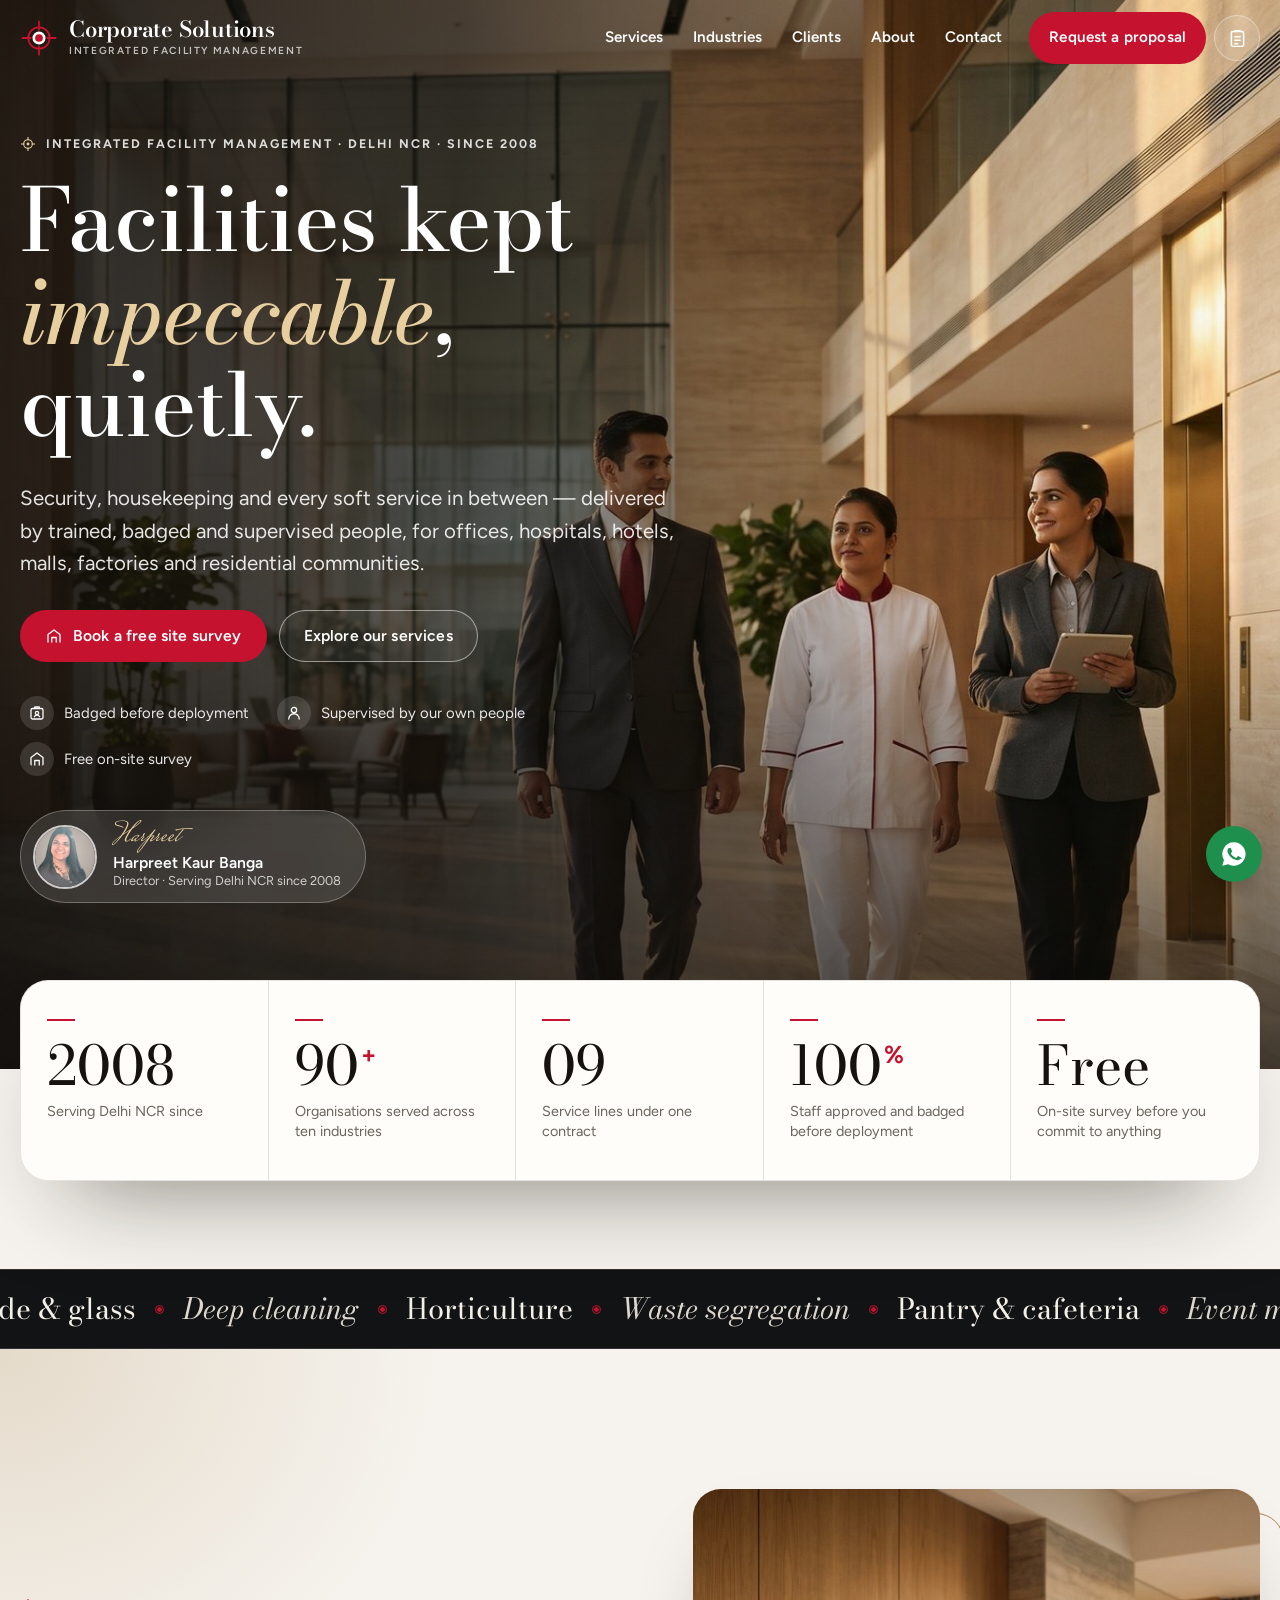
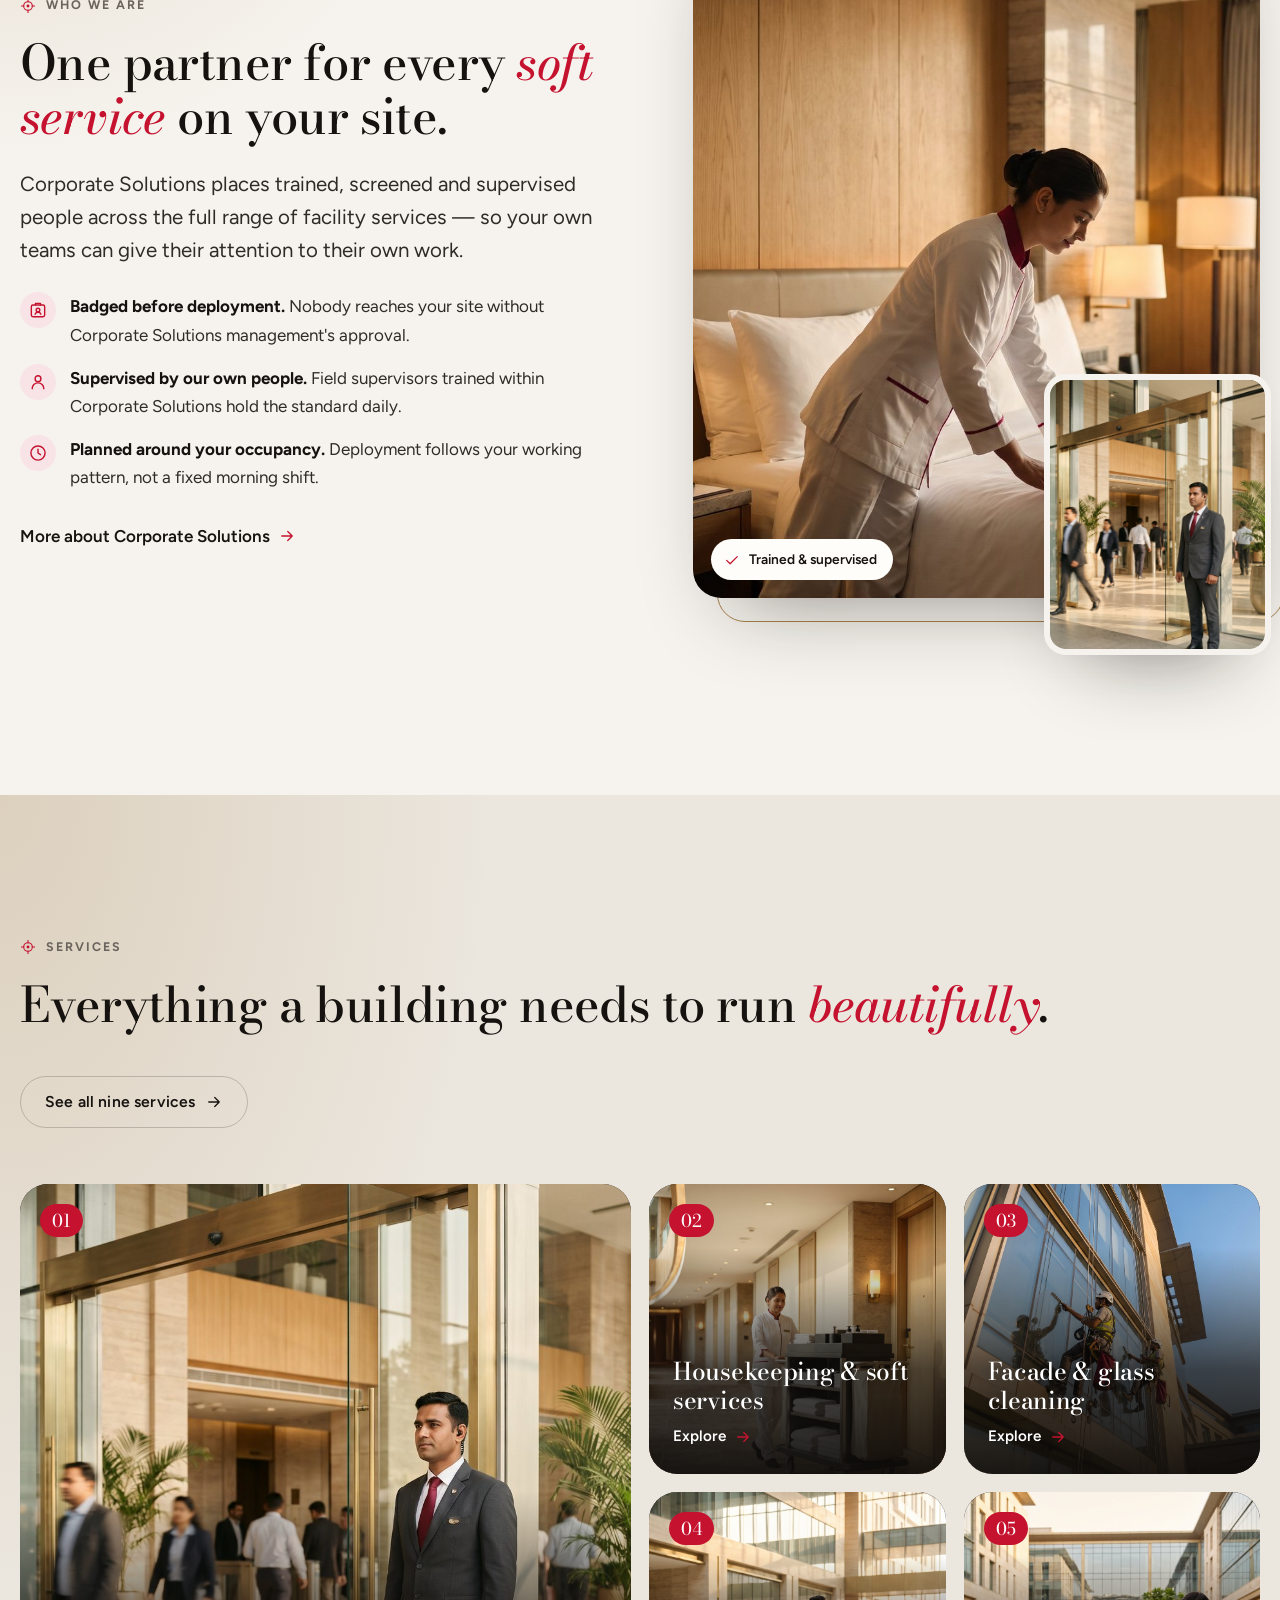
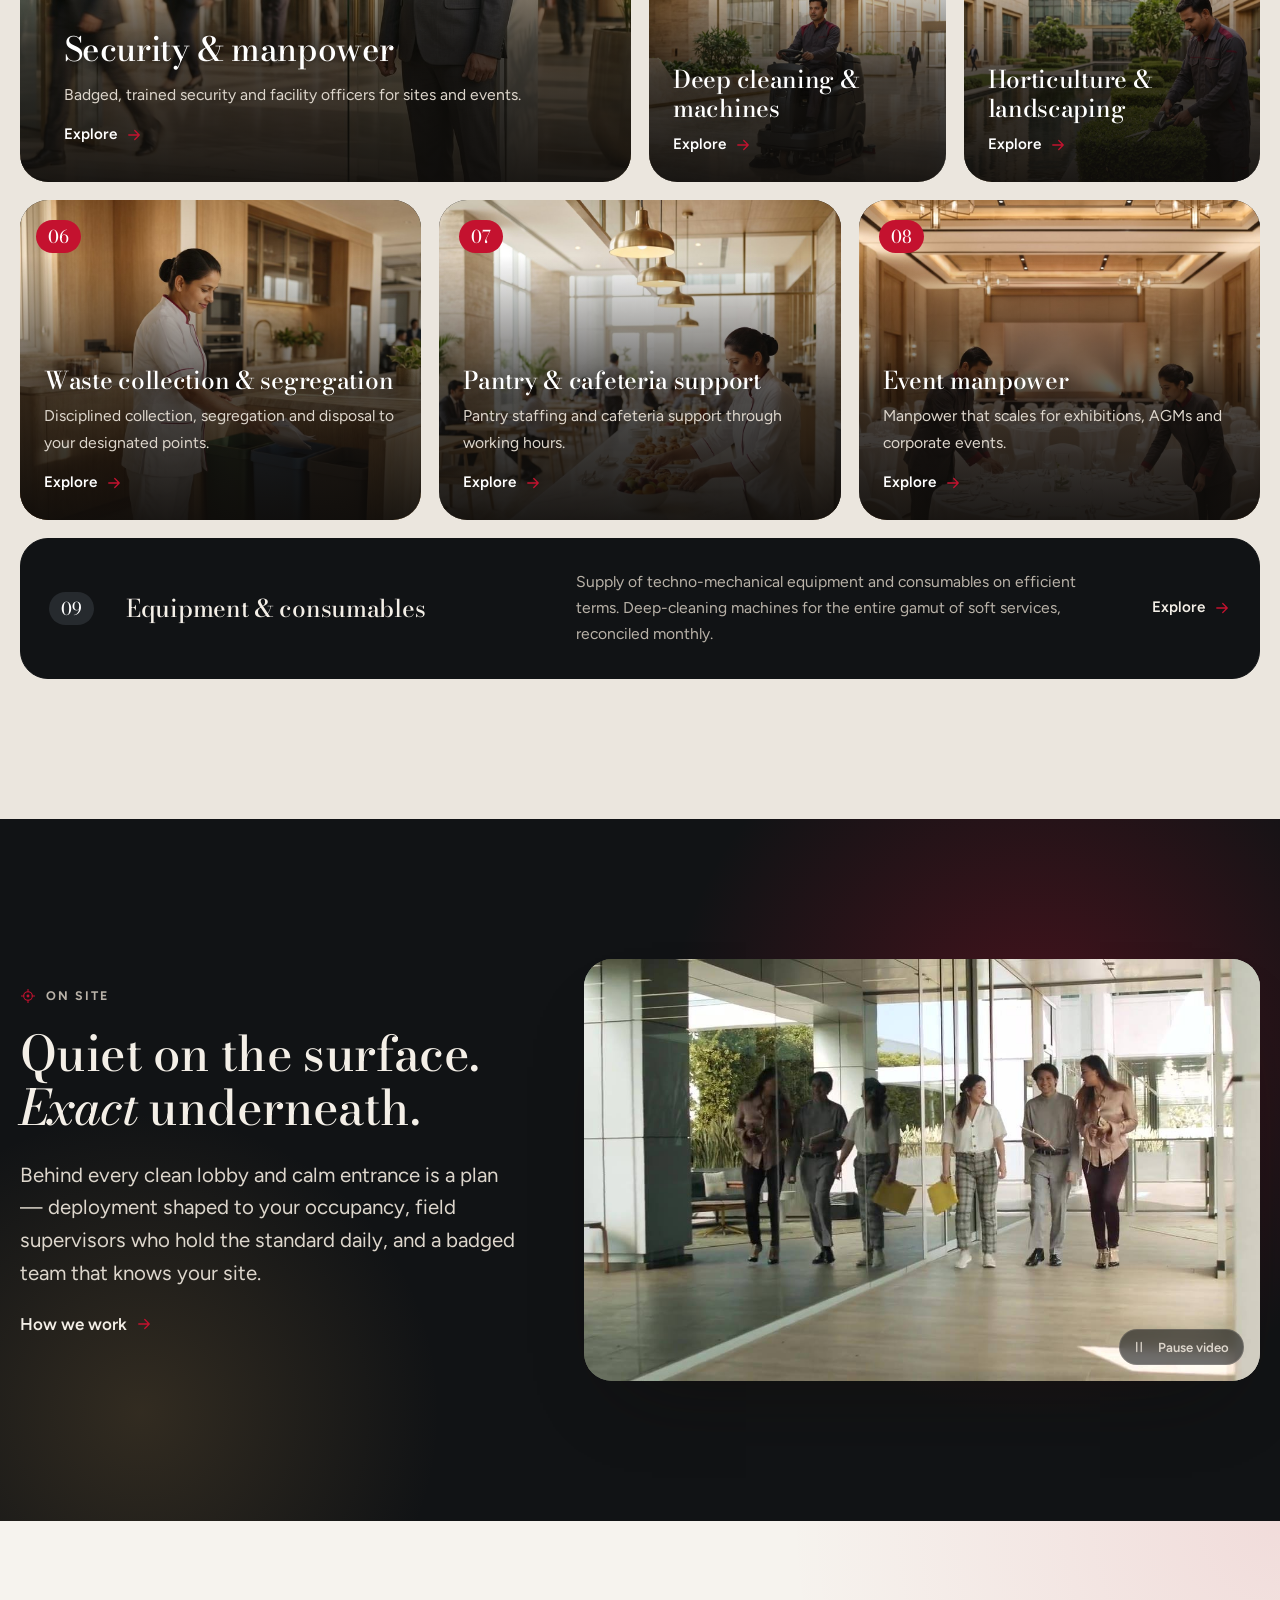
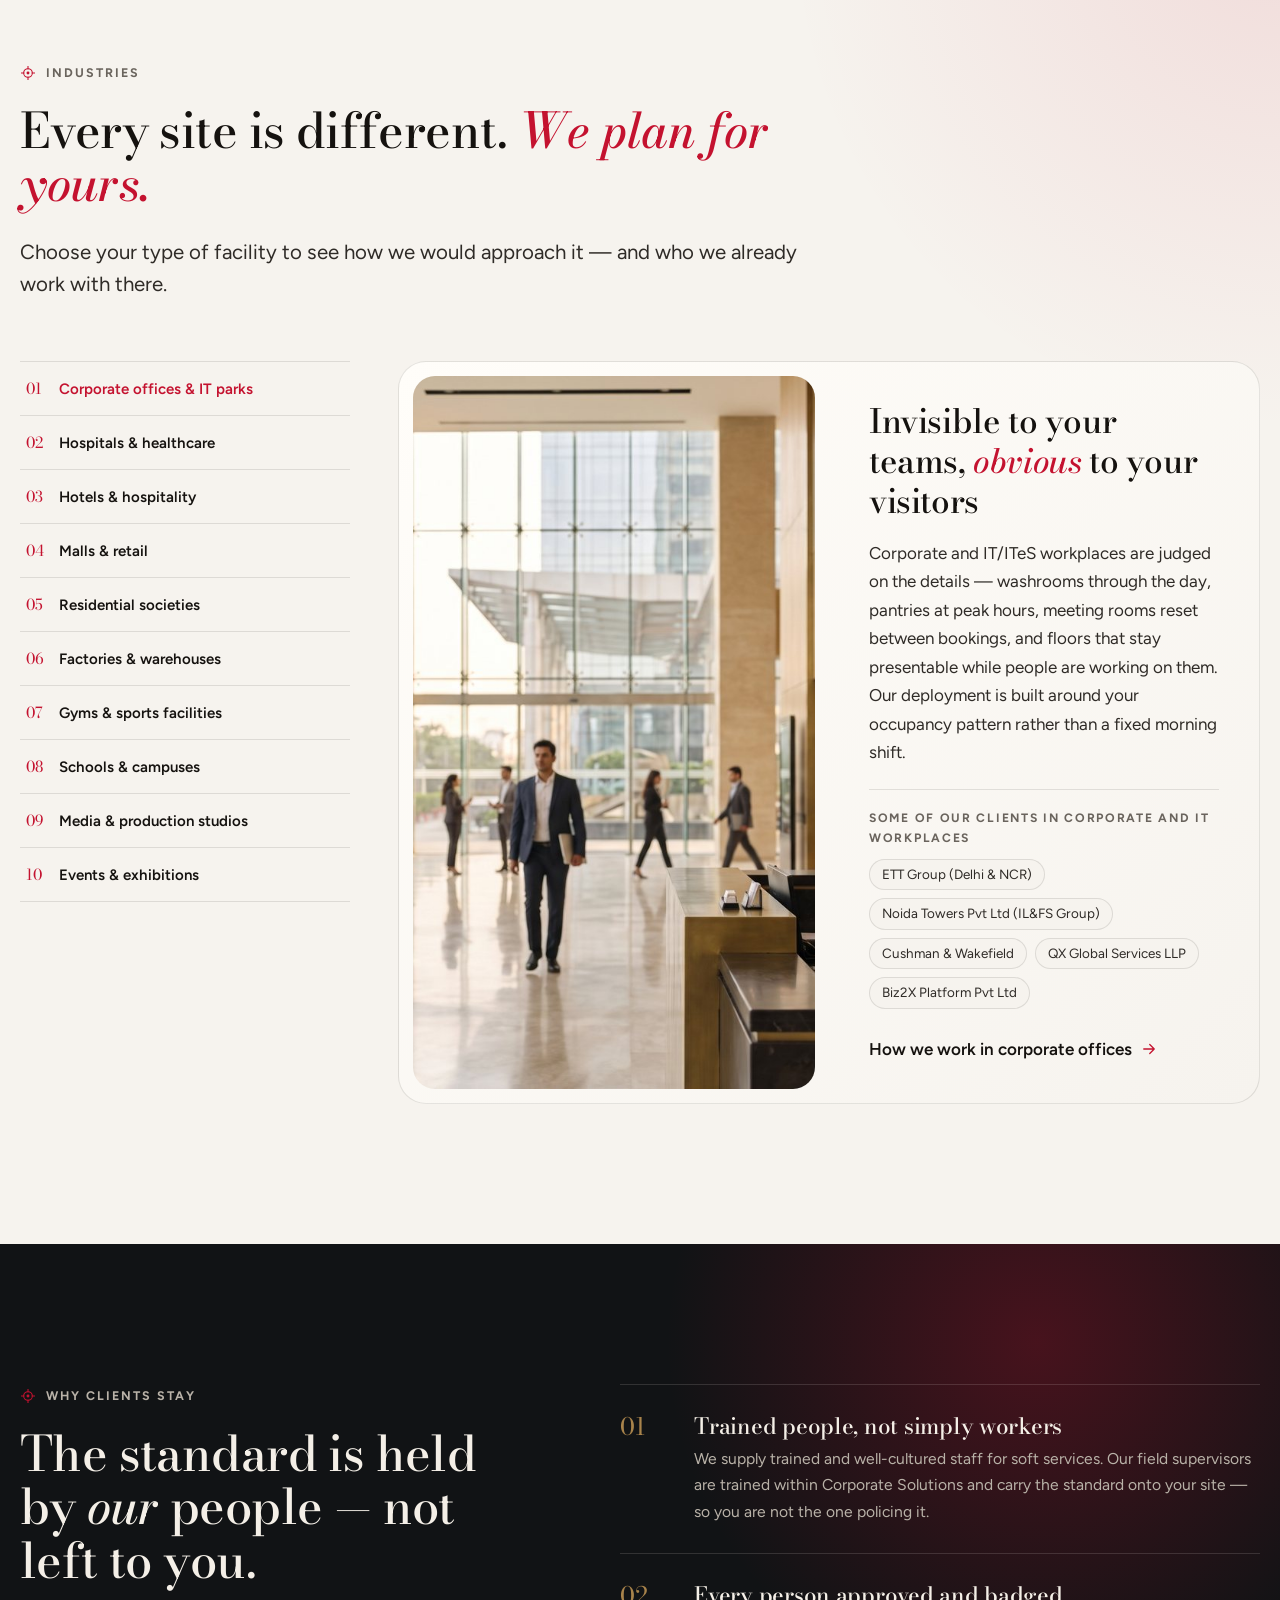
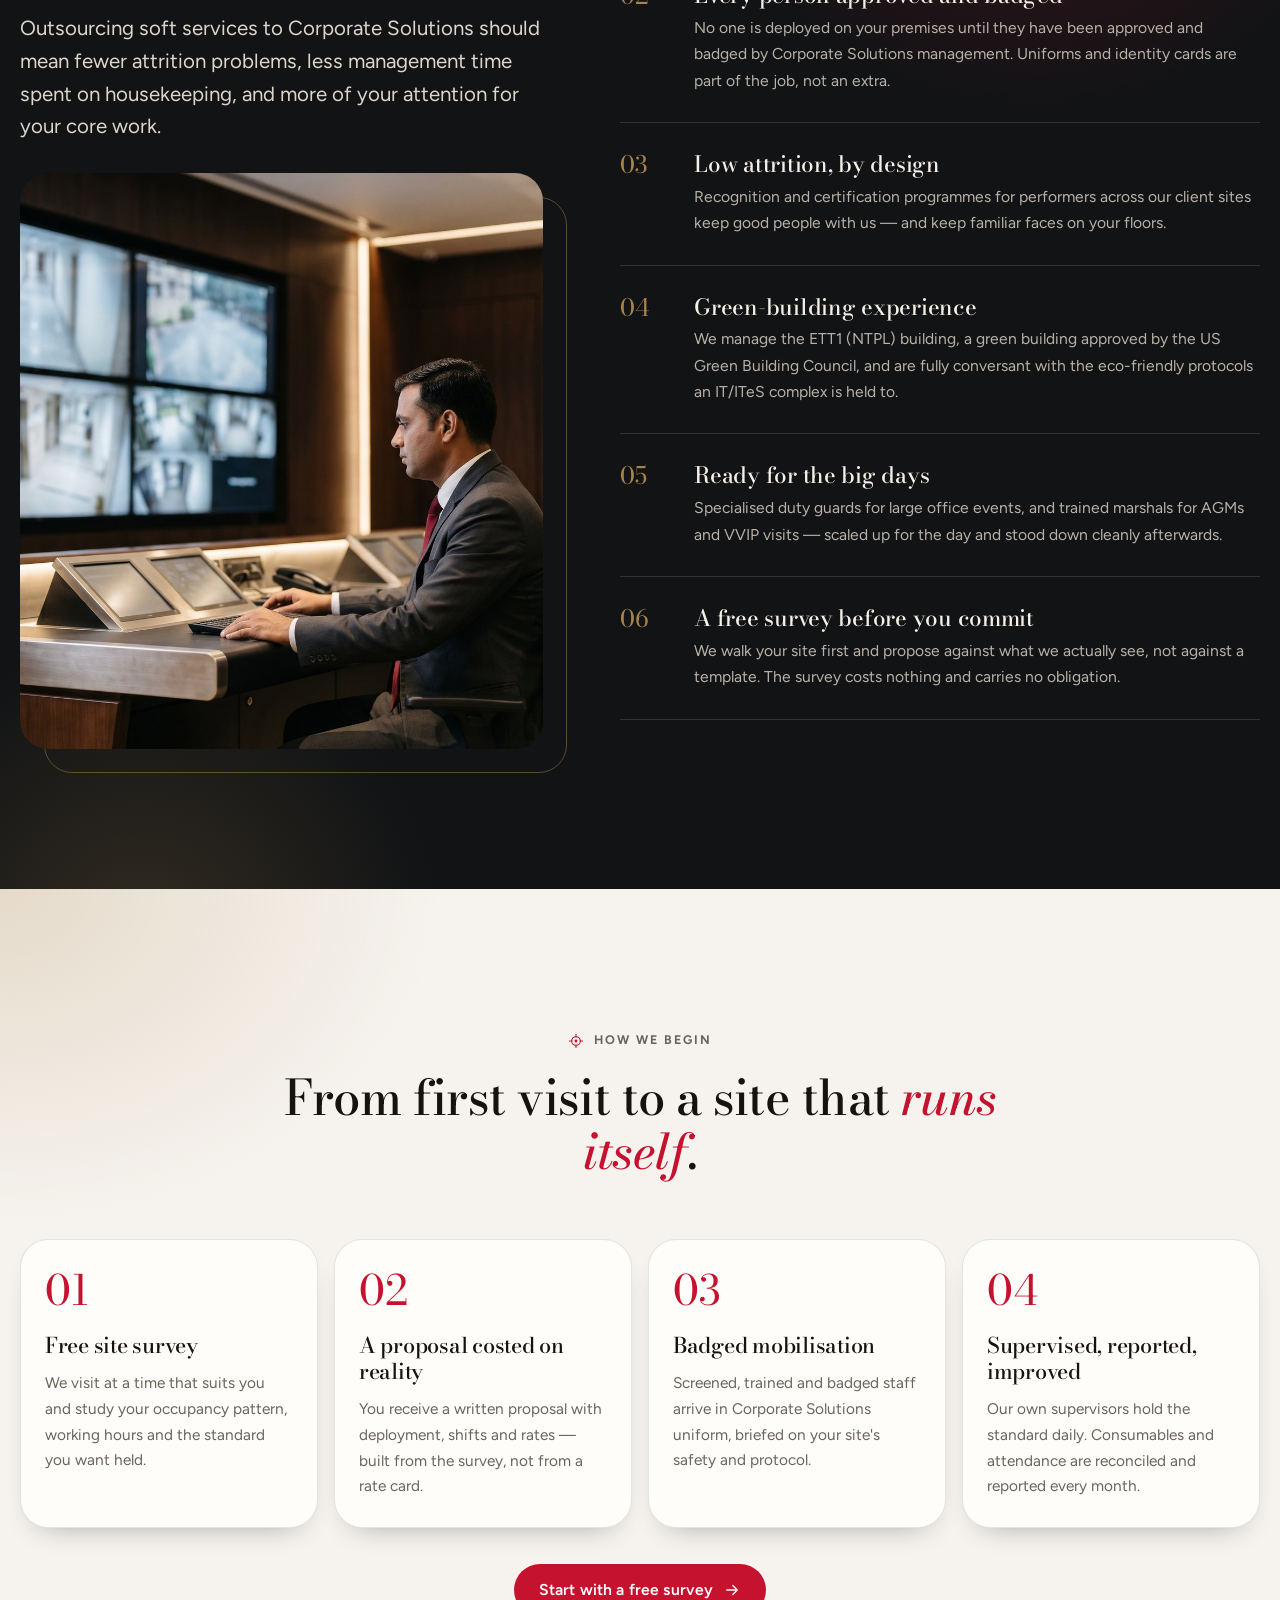
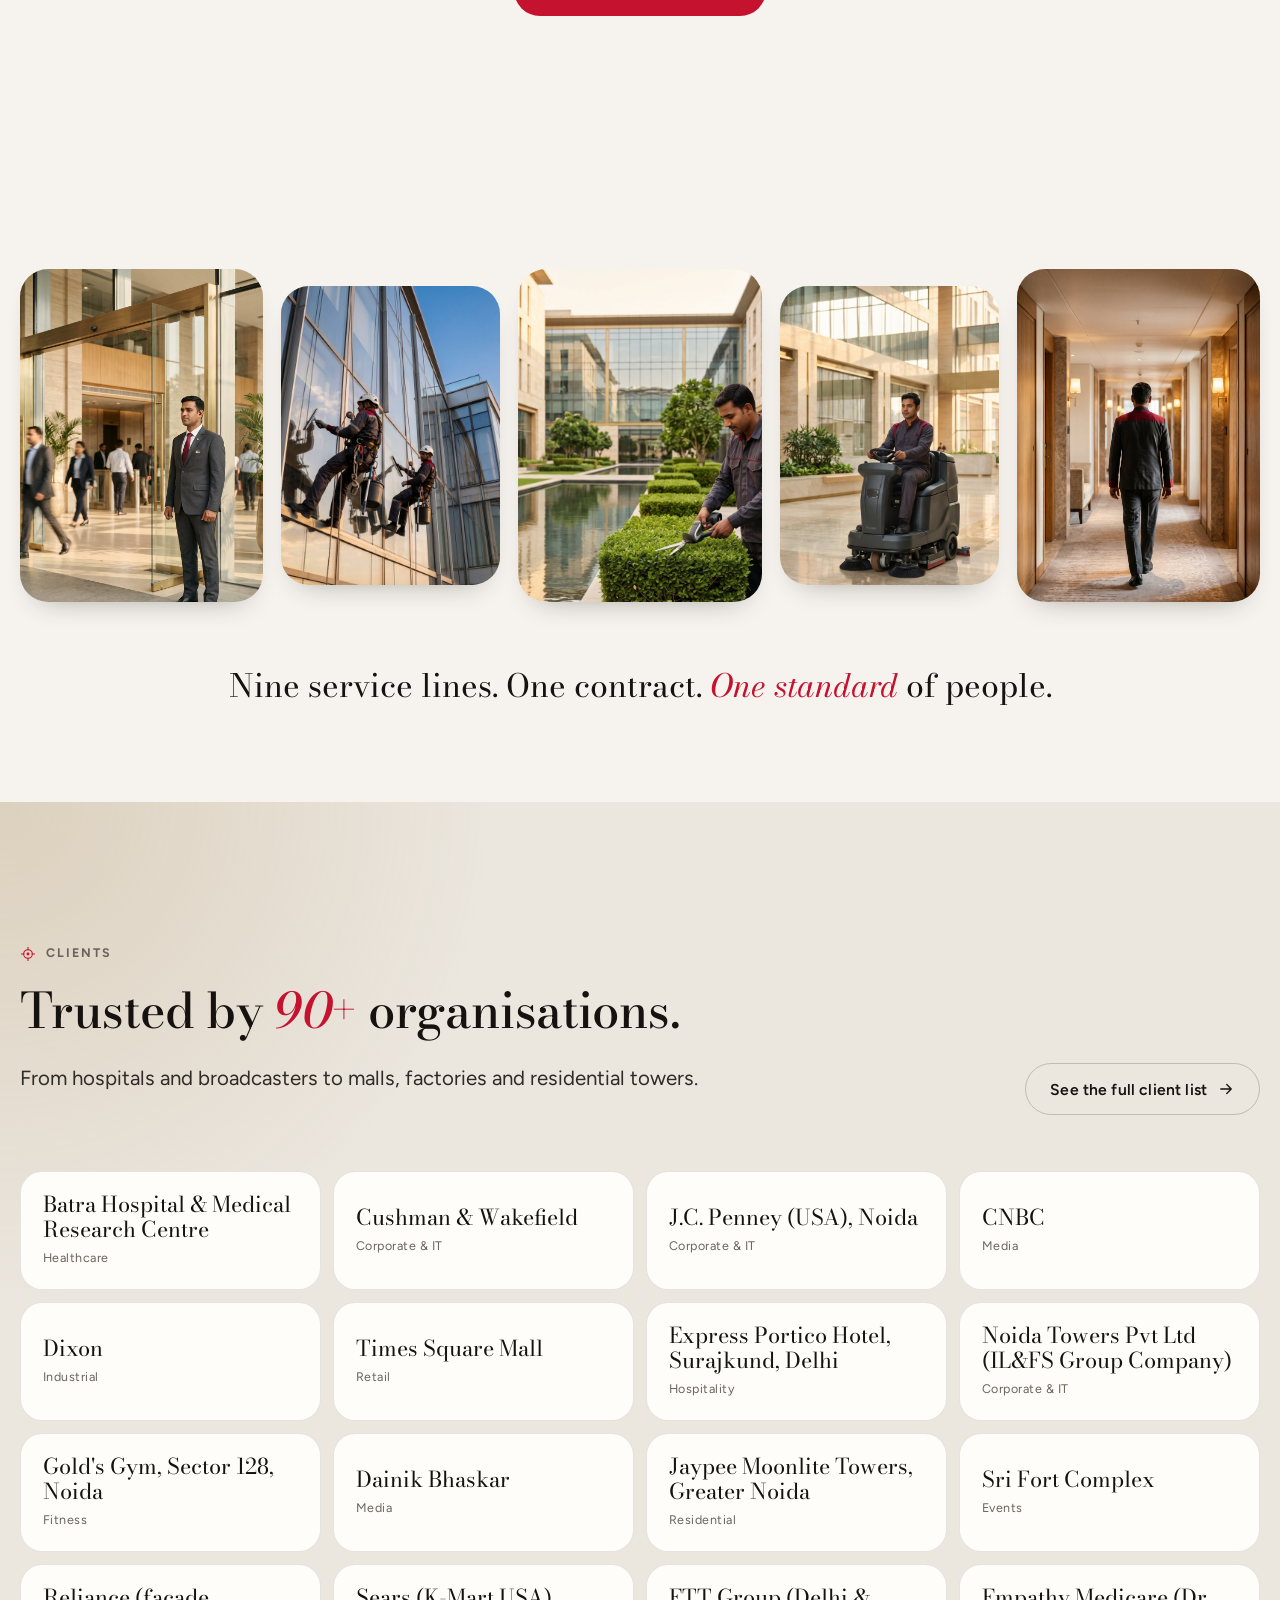
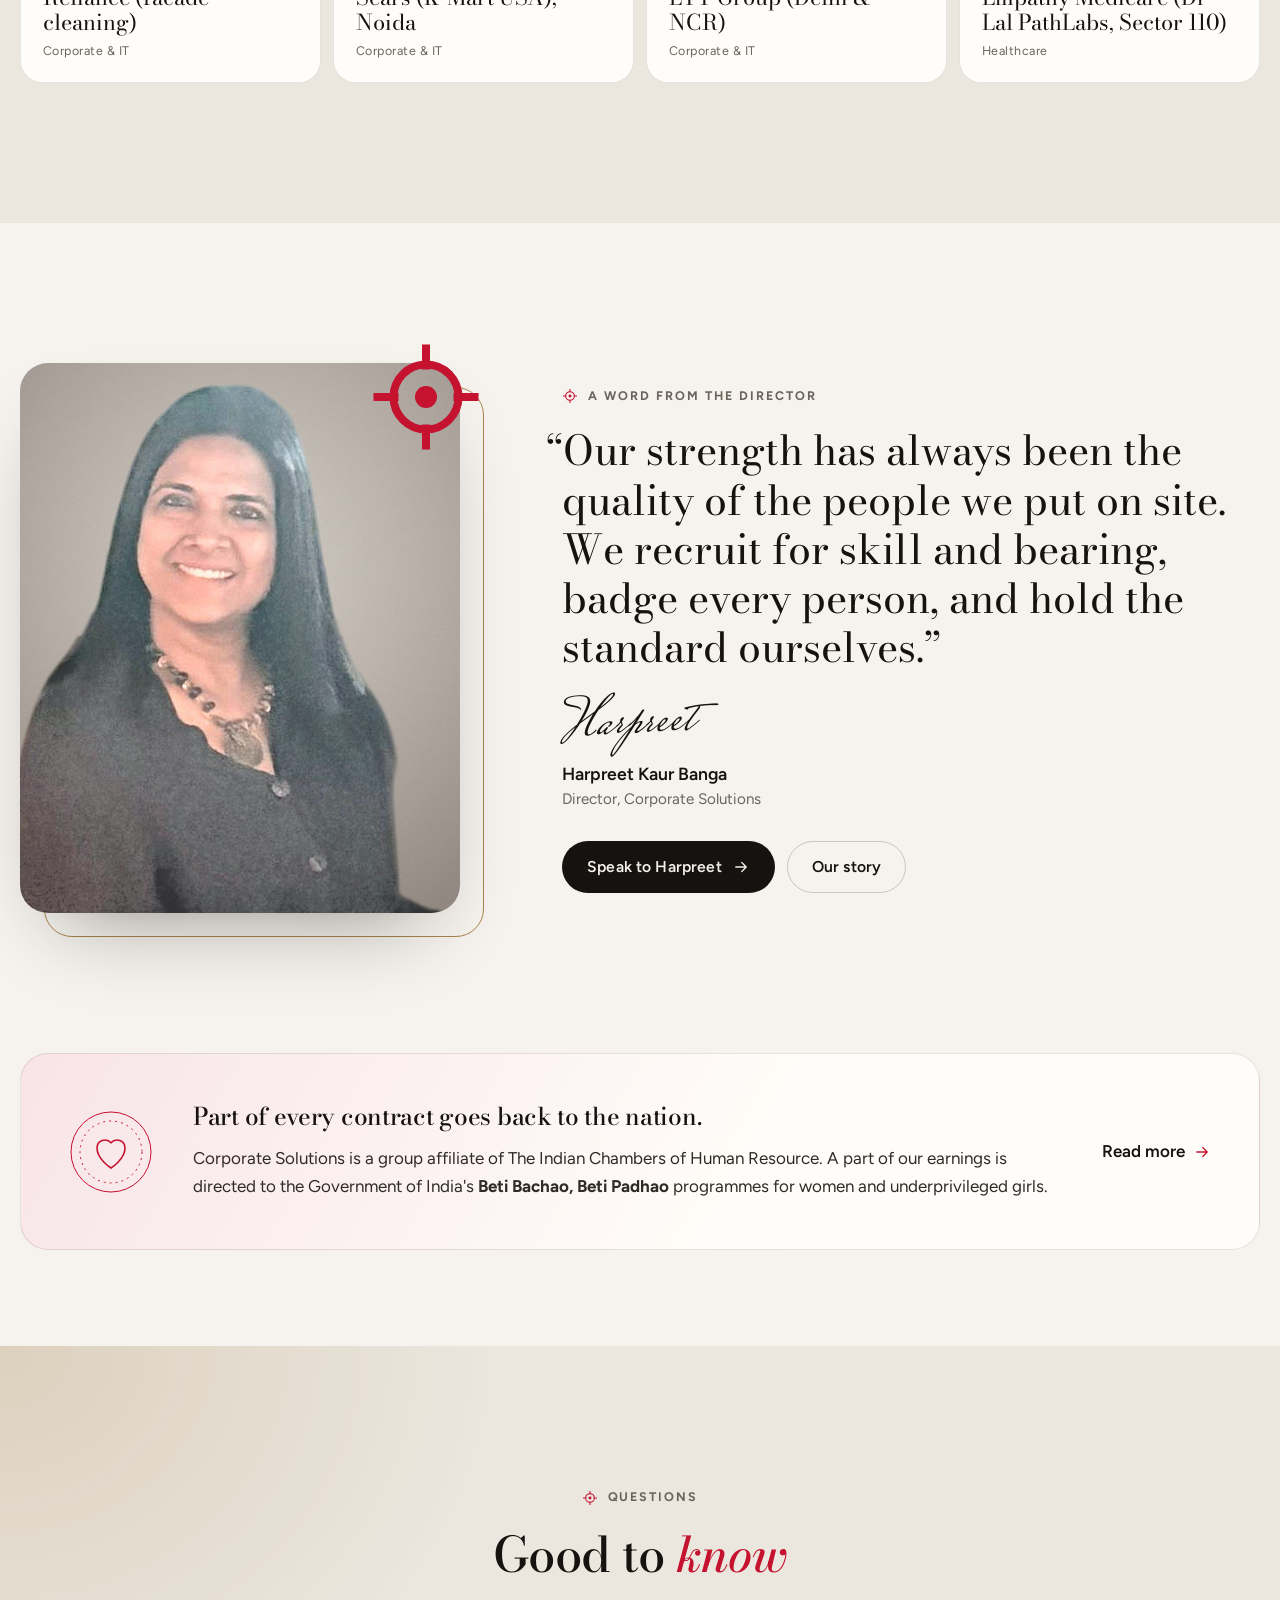
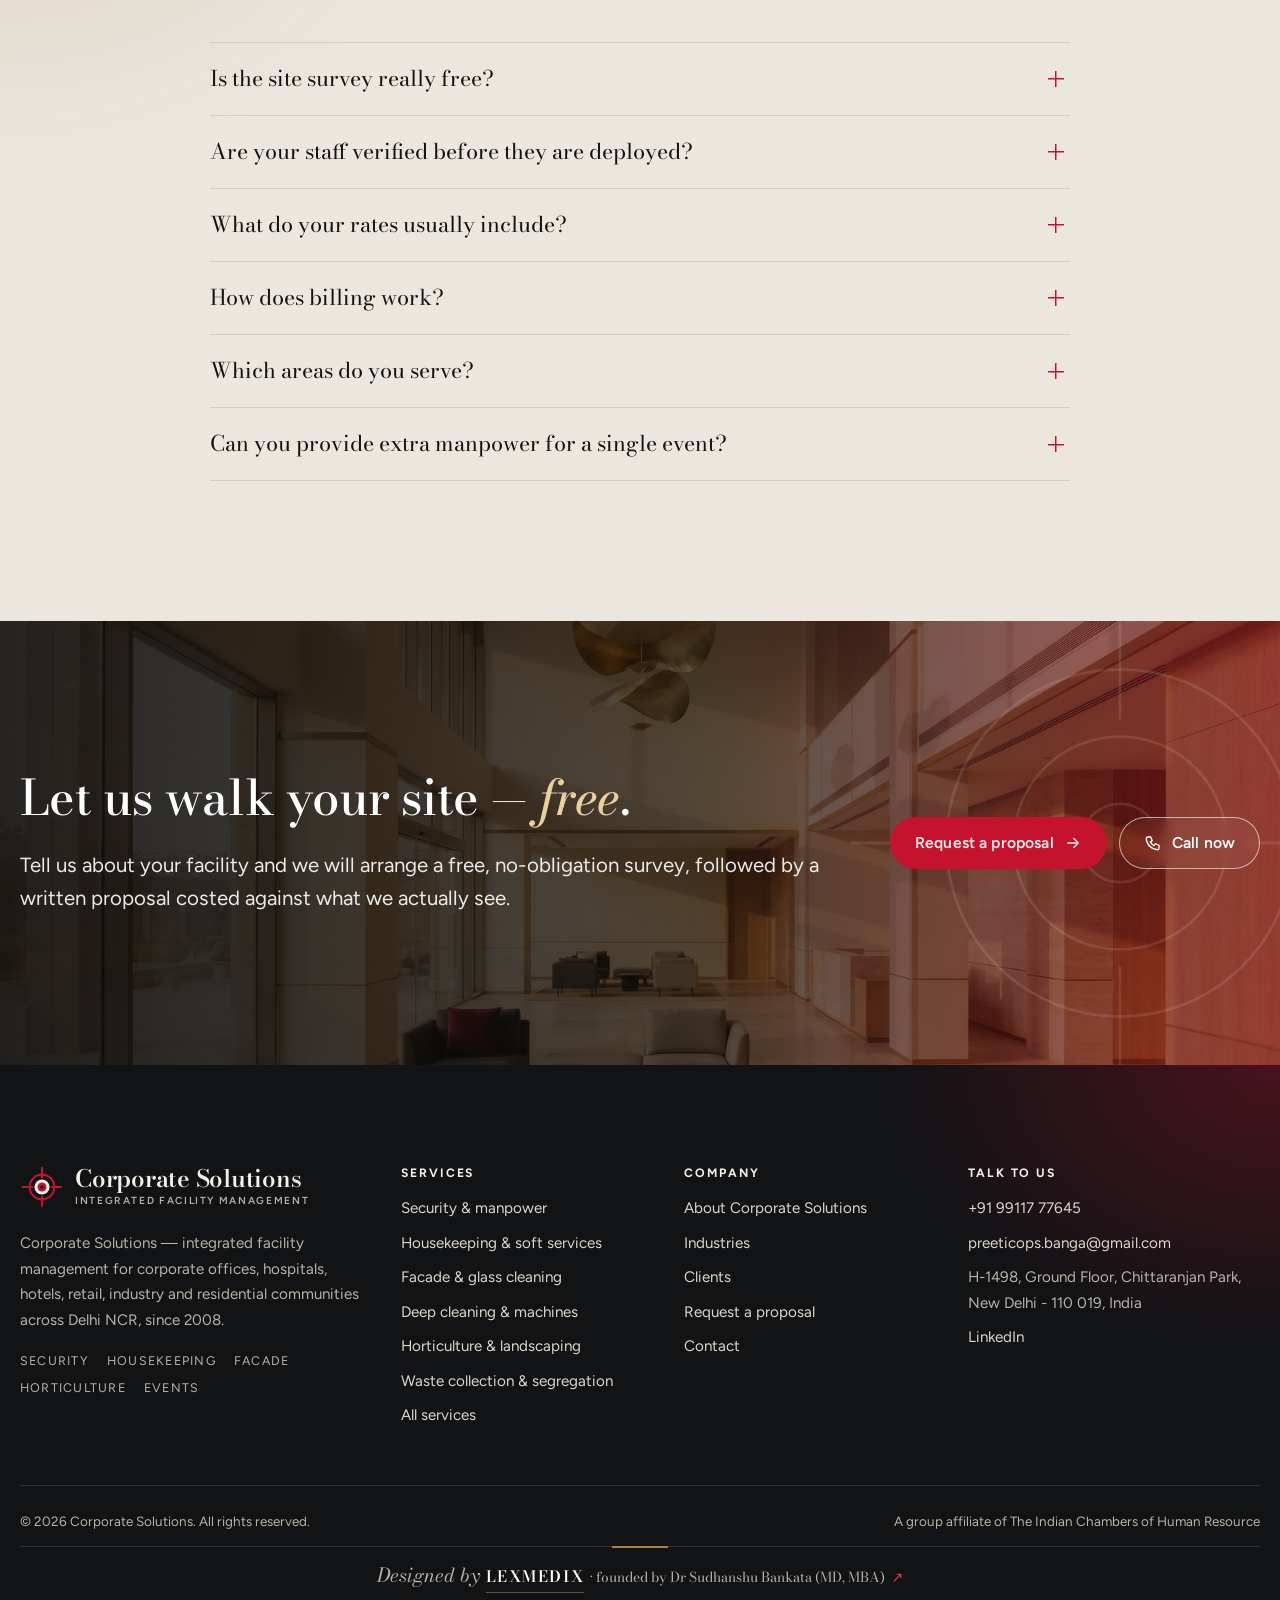
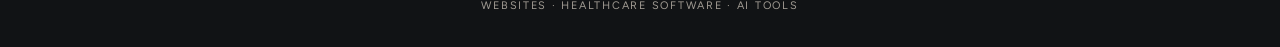
==== commit 4ca9bd03: "Footer credit: Designed by Lexmedix, founded by Dr Sudhanshu Bankata (MD, MBA) Studio standard 11 as" ====
--- a/index.html
+++ b/index.html
@@ -21,7 +21,7 @@
   <link rel="preload" href="assets/fonts/bodoni-moda.woff2" as="font" type="font/woff2" crossorigin>
   <link rel="preload" href="assets/fonts/figtree.woff2" as="font" type="font/woff2" crossorigin>
   <link rel="preload" href="assets/fonts/signature.woff2" as="font" type="font/woff2" crossorigin>
-  <link rel="stylesheet" href="assets/css/site.css?v=b300190a">
+  <link rel="stylesheet" href="assets/css/site.css?v=a7dca9e9">
   <link rel="preload" href="assets/img/x/hero.jpg" as="image">
   <script type="application/ld+json">{"@context": "https://schema.org", "@type": "LocalBusiness", "name": "Corporate Solutions", "url": "https://drbankata.github.io/cops-skill/", "image": "https://drbankata.github.io/cops-skill/assets/img/og-image.jpg?v=dccefe23", "telephone": "+91 99117 77645", "email": "preeticops.banga@gmail.com", "description": "Integrated facility management — security, housekeeping, facade cleaning, horticulture, pantry and event manpower — across Delhi NCR.", "foundingDate": "2008", "areaServed": "Delhi NCR", "address": {"@type": "PostalAddress", "streetAddress": "H-1498, Ground Floor, Chittaranjan Park", "addressLocality": "New Delhi", "postalCode": "110019", "addressCountry": "IN"}}</script>
 </head>
@@ -304,7 +304,7 @@
       </ul></div>
     </div>
     <div class="fbase"><span>© <span data-year>2026</span> Corporate Solutions. All rights reserved.</span><span>A group affiliate of The Indian Chambers of Human Resource</span></div>
-  <div class="made-by"><a class="mb" href="https://lexmedix.in/services/" target="_blank" rel="noopener"><span class="mb-main"><span class="mb-pre">Designed by</span> <span class="mb-name">Dr Sudhanshu Bankata</span> <span class="mb-cred">(MD, PGP)</span><span class="mb-arrow" aria-hidden="true">&#8599;</span></span><span class="mb-sr">, </span><span class="mb-sub">Websites &middot; Healthcare software &middot; AI tools</span><span class="mb-sr"> (opens in a new tab)</span></a></div>
+  <div class="made-by"><a class="mb" href="https://lexmedix.in/services/" target="_blank" rel="noopener"><span class="mb-main"><span class="mb-pre">Designed by</span> <span class="mb-name">Lexmedix</span> <span class="mb-cred"><span class="mb-dot" aria-hidden="true">&middot; </span><span class="mb-sr">, </span>founded by Dr Sudhanshu Bankata (MD, MBA)</span><span class="mb-arrow" aria-hidden="true">&#8599;</span></span><span class="mb-sr">, </span><span class="mb-sub">Websites &middot; Healthcare software &middot; AI tools</span><span class="mb-sr"> (opens in a new tab)</span></a></div>
 </div>
 </footer>
 <a class="wa" data-show="whatsapp" href="#" hidden aria-label="Chat with Corporate Solutions on WhatsApp"><svg viewBox="0 0 24 24" fill="currentColor" aria-hidden="true"><path d="M12 2a10 10 0 0 0-8.6 15.1L2 22l5-1.3A10 10 0 1 0 12 2zm5.3 14.1c-.2.6-1.3 1.2-1.8 1.2-.5.1-1 .2-3.3-.7-2.8-1.1-4.6-4-4.7-4.2-.1-.2-1.1-1.5-1.1-2.9s.7-2.1 1-2.4c.3-.3.6-.3.8-.3h.6c.2 0 .4 0 .6.5l.9 2.1c.1.2.1.4 0 .6l-.4.6-.4.5c-.1.2-.3.3-.1.6.2.3.8 1.3 1.7 2.1 1.2 1 2.1 1.3 2.4 1.5.3.1.5.1.7-.1l1-1.2c.2-.3.4-.2.7-.1l2 1c.3.1.5.2.5.3.1.2.1.7-.1 1.3z"/></svg></a>
--- a/assets/css/site.css
+++ b/assets/css/site.css
@@ -703,8 +703,8 @@
 .irow>*{min-width:0;overflow-wrap:anywhere}
 
 /* ---------- Designer credit ("Designed by", footer) ---------- */
-.made-by { margin-top: 22px; padding-top: 20px; border-top: 1px solid var(--mb-line); display: flex; justify-content: center; text-align: center; min-width: 0; }
-.made-by .mb { display: inline-flex; flex-direction: column; align-items: center; gap: 6px; min-height: 44px; justify-content: center; max-width: 100%; color: var(--mb-text); text-decoration: none; overflow-wrap: anywhere; position: relative; }
+.made-by { margin-top: 14px; padding-top: 12px; border-top: 1px solid var(--mb-line); display: flex; justify-content: center; text-align: center; min-width: 0; }
+.made-by .mb { display: inline-flex; flex-direction: column; align-items: center; gap: 4px; min-height: 44px; justify-content: center; max-width: 100%; color: var(--mb-text); text-decoration: none; overflow-wrap: anywhere; position: relative; }
 .made-by .mb:hover { text-decoration: none; color: var(--mb-text); }
 .made-by .mb-main { display: inline-flex; flex-wrap: wrap; align-items: baseline; justify-content: center; gap: 0 .4em; min-width: 0; }
 .made-by .mb-pre { font-family: var(--mb-pre-font); font-style: var(--mb-pre-style, normal); font-size: var(--mb-pre-size, 1.1rem); color: var(--mb-muted); letter-spacing: var(--mb-pre-ls, 0); text-transform: var(--mb-pre-tt, none); }
@@ -717,6 +717,7 @@
 .made-by .mb:hover .mb-arrow, .made-by .mb:focus-visible .mb-arrow { transform: translate(3px, -3px); }
 .made-by .mb:focus-visible { outline: 2px solid var(--mb-accent); outline-offset: 4px; border-radius: 4px; }
 @media (prefers-reduced-motion: reduce) { .made-by .mb-name, .made-by .mb-arrow { transition: none; } }
+@media (max-width: 480px) { .made-by .mb-dot { display: none; } .made-by .mb-sub { position: absolute; width: 1px; height: 1px; margin: -1px; padding: 0; overflow: hidden; clip: rect(0 0 0 0); white-space: nowrap; border: 0; } }
 .made-by { --mb-line: var(--line-dark); --mb-text: var(--on-dark-soft); --mb-muted: var(--on-dark-muted); --mb-accent: var(--brass); --mb-rest: rgba(168,131,75,.55); --mb-pre-font: var(--display); --mb-pre-style: italic; --mb-pre-size: 1.2rem; --mb-name-font: var(--display); --mb-name-weight: 600; --mb-name-size: .98rem; --mb-name-ls: .1em; --mb-name-tt: uppercase; --mb-name-color: #fff; --mb-sub-font: var(--sans); }
 .made-by .mb-arrow { color: #e5384f; }
 .made-by { position: relative; }
